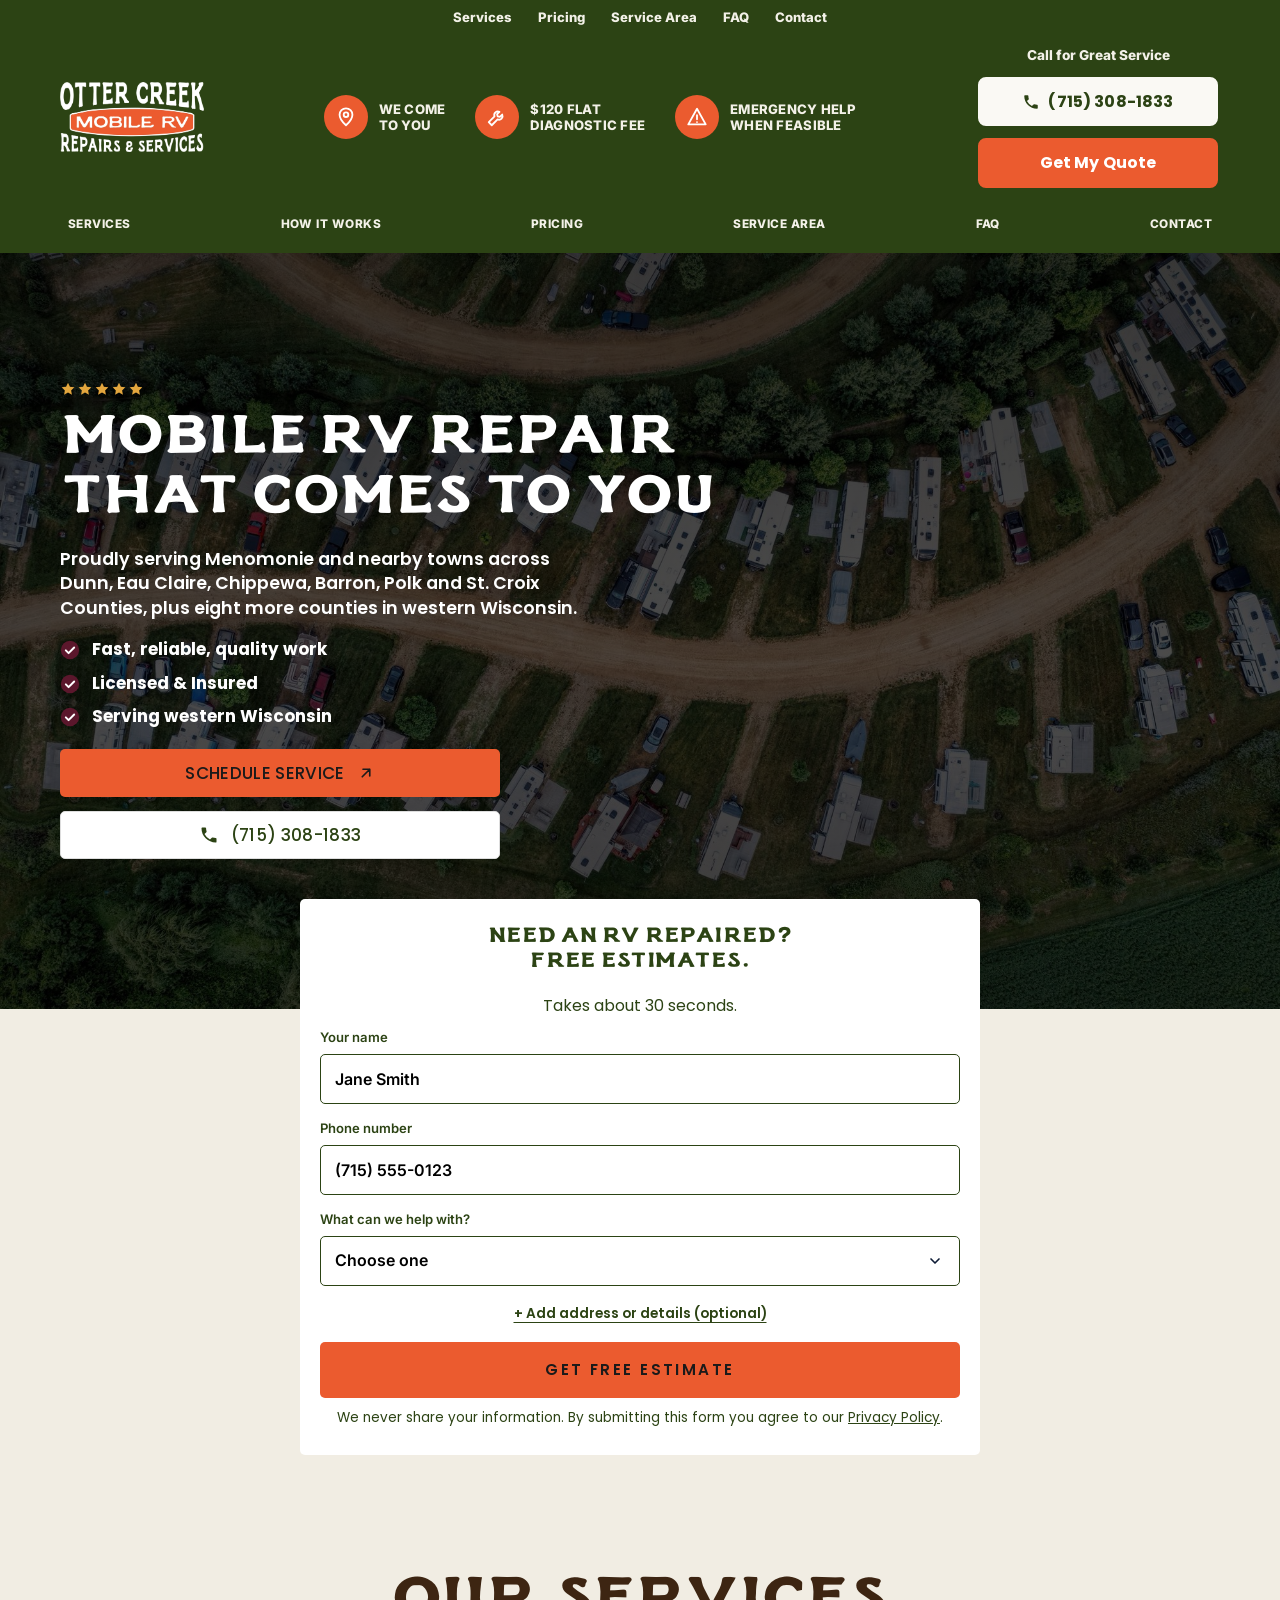
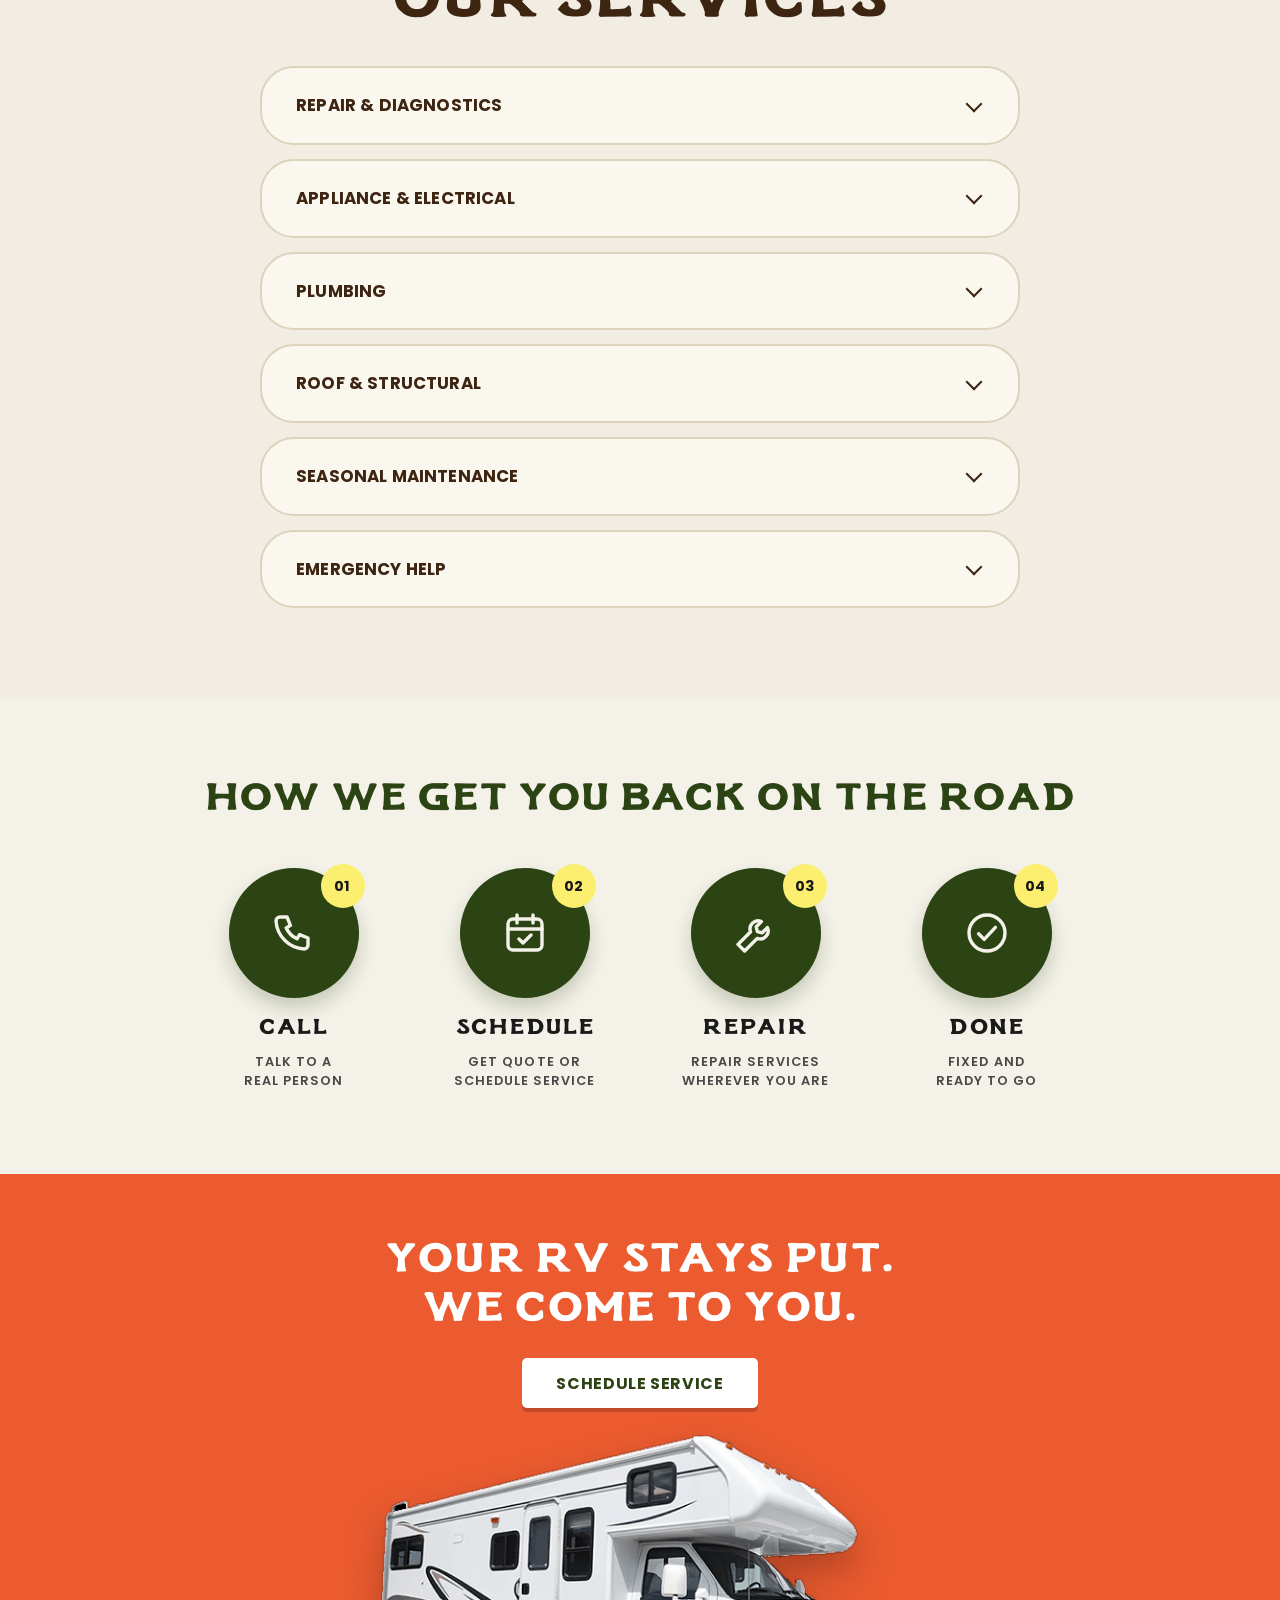
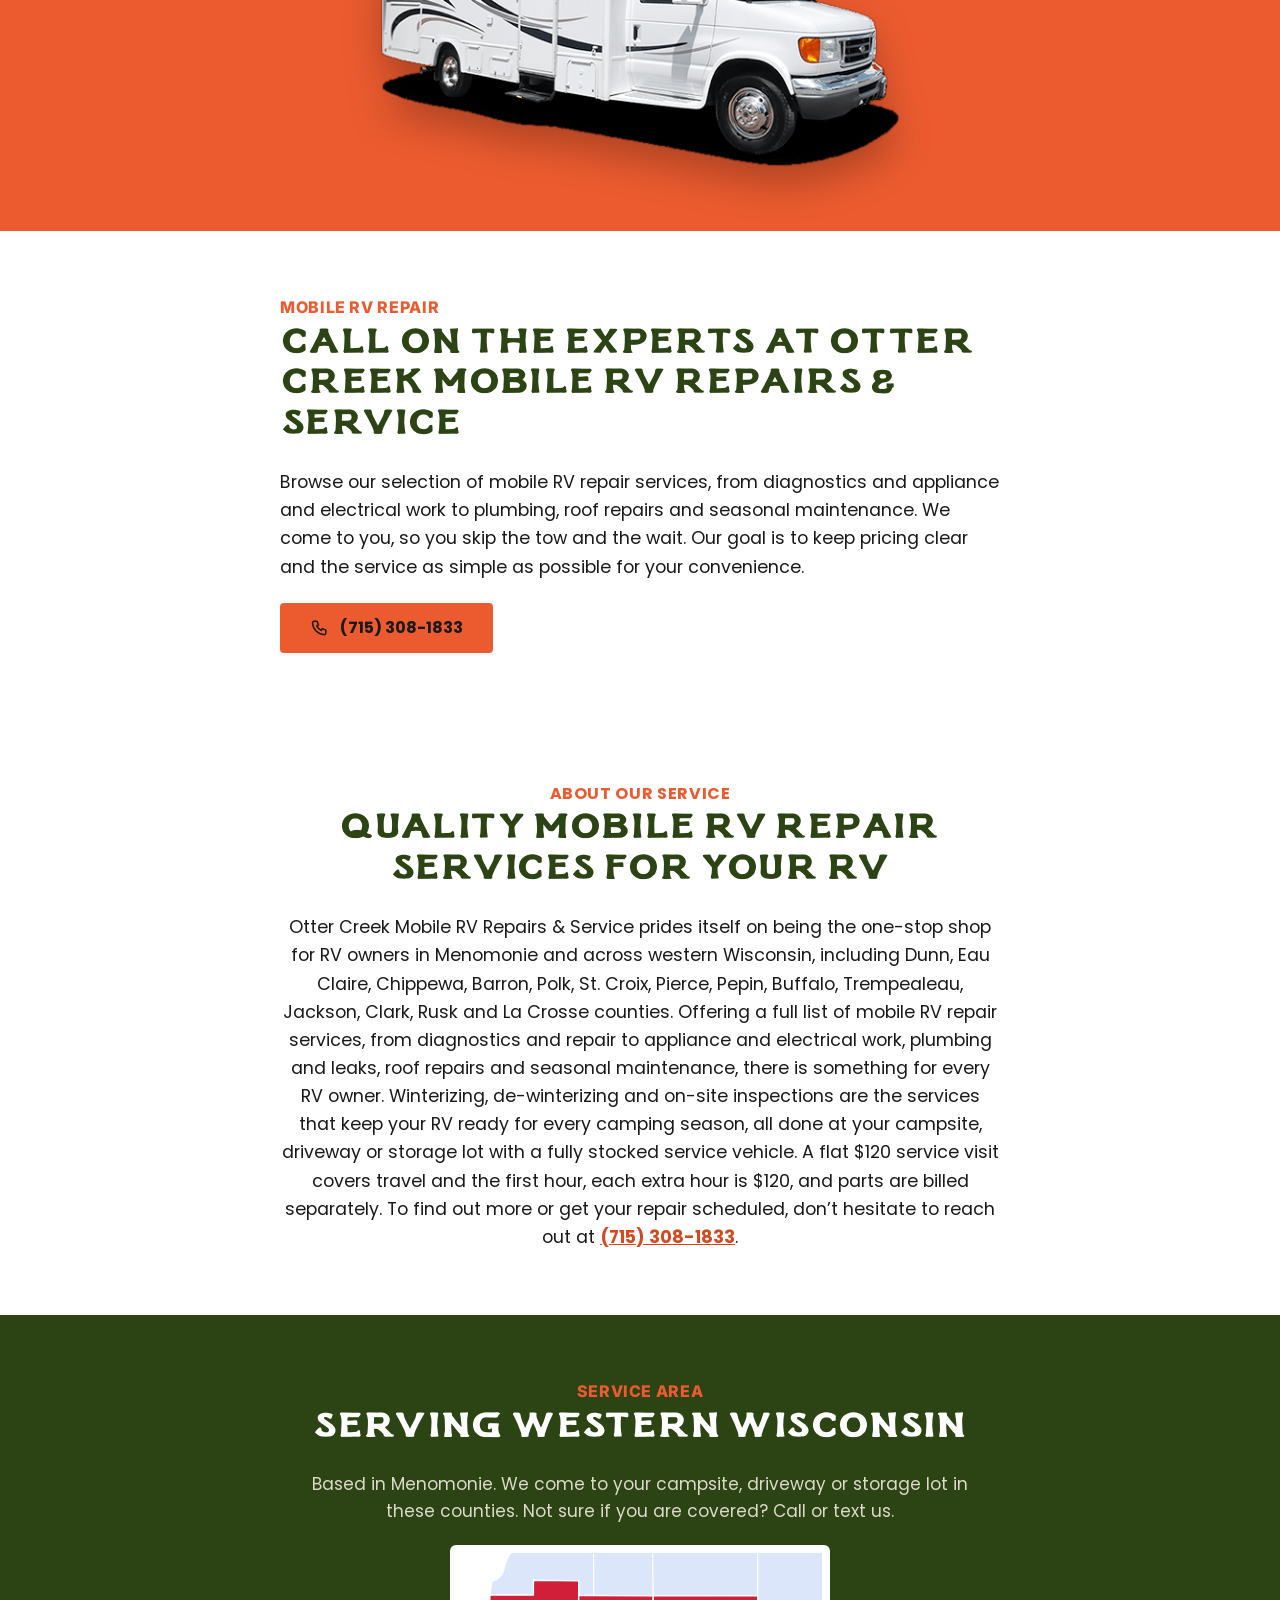
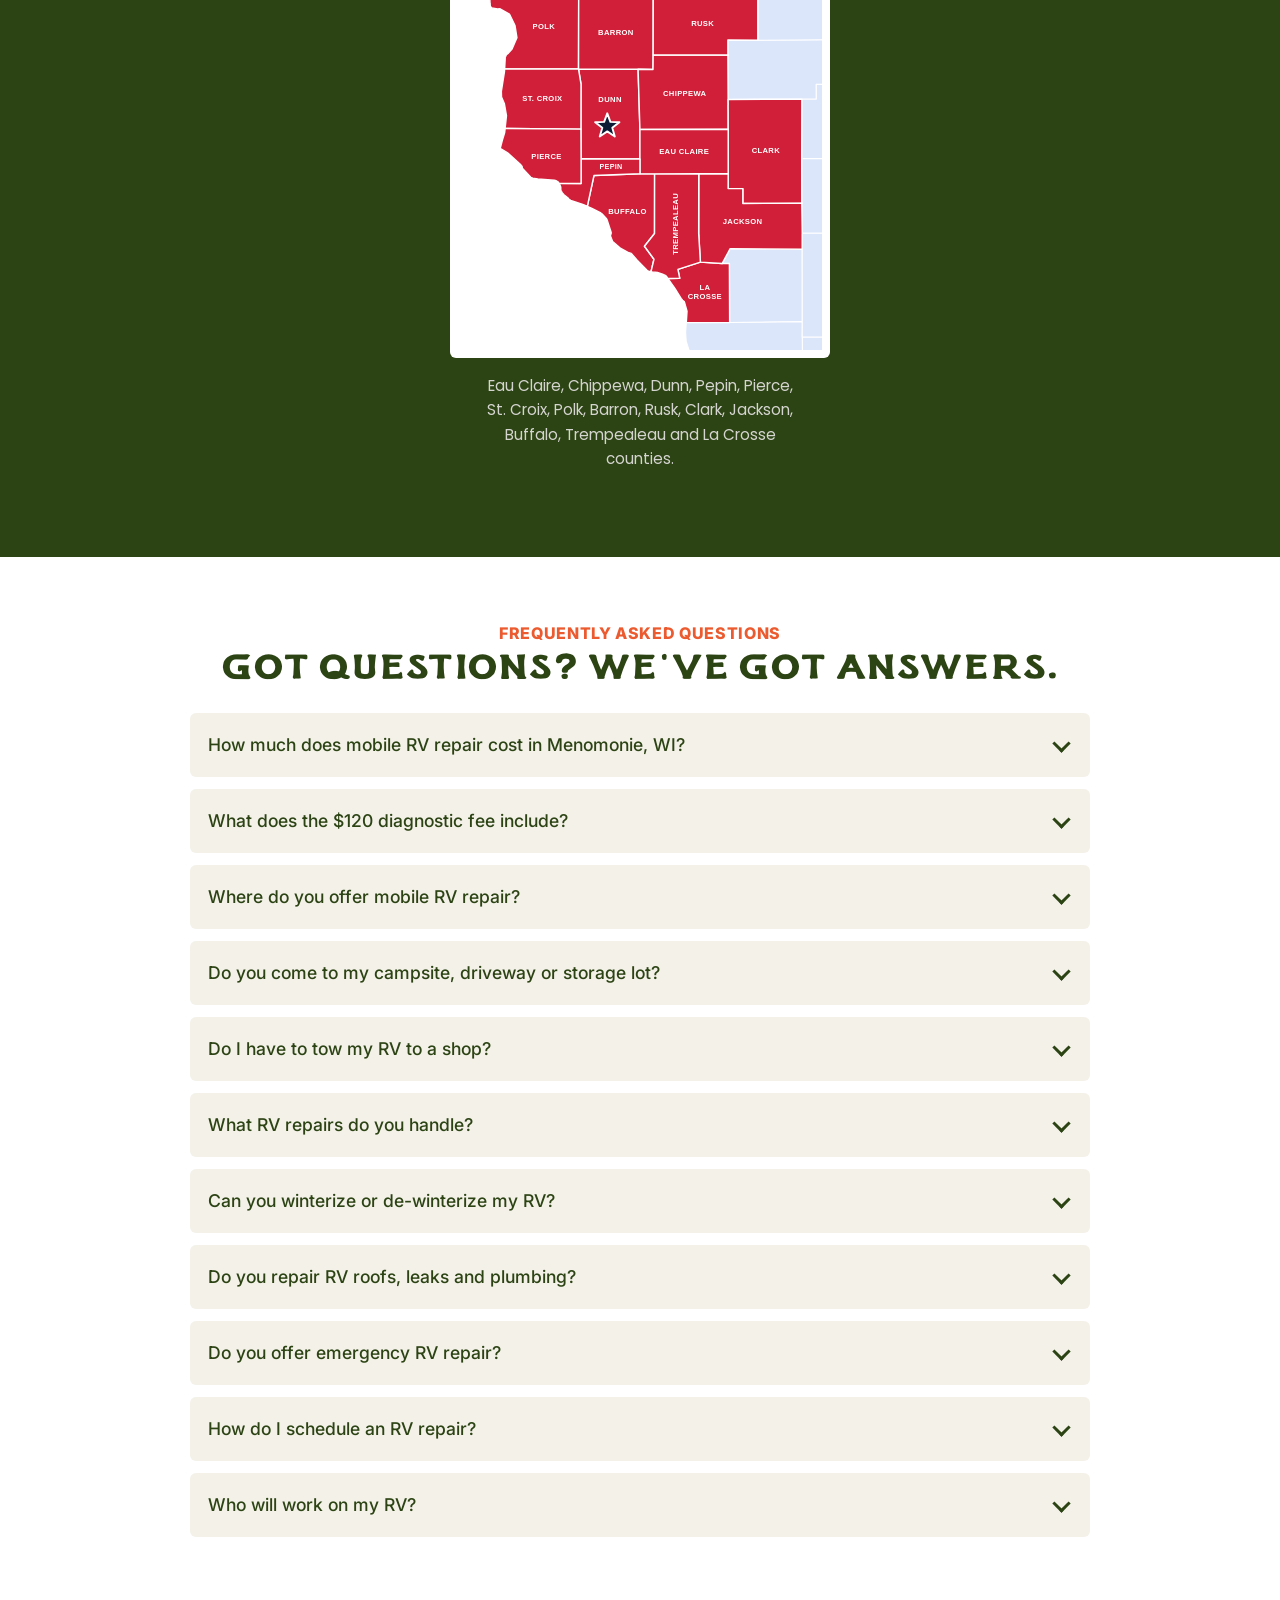
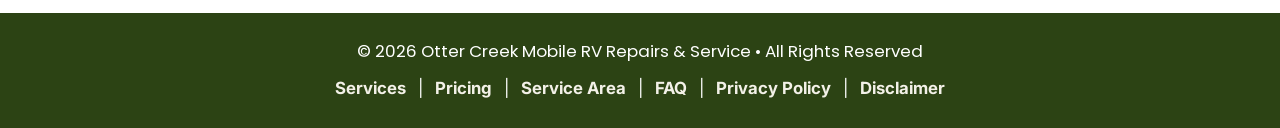
==== index.html @ ef6ac904 "Form is its own section again, narrow card on phones Co-Authored-By: Claude Sonnet 5.5 <noreply@anth" ====
<!doctype html>
<html lang="en">
<head>
<meta charset="utf-8">
<meta name="viewport" content="width=device-width, initial-scale=1">
<title>Mobile RV Repair in Menomonie, WI | Otter Creek Mobile RV</title>
<meta name="description" content="Mobile RV repair, diagnostics and seasonal maintenance in Menomonie, WI. We come to your campsite or driveway. $120 flat diagnostic fee. Free quote.">
<meta name="robots" content="index, follow, max-image-preview:large, max-snippet:-1">
<meta name="theme-color" content="#5b172c">
<meta name="geo.region" content="US-WI">
<meta name="geo.placename" content="Menomonie">
<link rel="canonical" href="https://rv-repair-three.vercel.app/">
<meta property="og:type" content="website">
<meta property="og:site_name" content="Otter Creek Mobile RV Repairs &amp; Service">
<meta property="og:title" content="Mobile RV Repair in Menomonie, WI | Otter Creek Mobile RV">
<meta property="og:description" content="On-site RV repair, diagnostics and seasonal maintenance across western Wisconsin. We come to you. $120 flat diagnostic fee.">
<meta property="og:url" content="https://rv-repair-three.vercel.app/">
<meta property="og:image" content="https://rv-repair-three.vercel.app/assets/og-image-new.png">
<meta property="og:image:width" content="1200">
<meta property="og:image:height" content="630">
<meta property="og:image:alt" content="Otter Creek Mobile RV Repairs &amp; Service logo">
<meta property="og:locale" content="en_US">
<meta name="twitter:card" content="summary_large_image">
<meta name="twitter:title" content="Mobile RV Repair in Menomonie, WI | Otter Creek Mobile RV">
<meta name="twitter:description" content="On-site RV repair, diagnostics and seasonal maintenance across western Wisconsin. We come to you.">
<meta name="twitter:image" content="https://rv-repair-three.vercel.app/assets/og-image-new.png">
<link rel="icon" href="assets/favicon-new.png" type="image/png">
<link rel="apple-touch-icon" href="assets/apple-touch-icon.png">
<link rel="preload" as="image" href="assets/logo-orange-white.webp" type="image/webp">
<link rel="preconnect" href="https://fonts.googleapis.com">
<link rel="preconnect" href="https://fonts.gstatic.com" crossorigin>
<link href="https://fonts.googleapis.com/css2?family=Inter:ital,opsz,wght@0,14..32,100..900;1,14..32,100..900&family=Montserrat:wght@600;700&display=swap" rel="stylesheet">
<link rel="stylesheet" href="styles.css">
<script type="application/ld+json">{
 "@context": "https://schema.org",
 "@graph": [
  {
   "@type": [
    "LocalBusiness",
    "AutoRepair"
   ],
   "@id": "https://rv-repair-three.vercel.app/#business",
   "name": "Otter Creek Mobile RV Repairs & Service",
   "alternateName": "Otter Creek Mobile RV",
   "url": "https://rv-repair-three.vercel.app/",
   "logo": "https://rv-repair-three.vercel.app/assets/logo-orange-white.webp",
   "image": "https://rv-repair-three.vercel.app/assets/og-image-new.png",
   "description": "Mobile RV repair, diagnostics and seasonal maintenance in Menomonie, WI and western Wisconsin. We come to your campsite, driveway or storage lot.",
   "priceRange": "$$",
   "founder": {
    "@type": "Person",
    "name": "Jeremy High"
   },
   "address": {
    "@type": "PostalAddress",
    "addressLocality": "Menomonie",
    "addressRegion": "WI",
    "addressCountry": "US"
   },
   "areaServed": [
    {
     "@type": "AdministrativeArea",
     "name": "Barron County, WI"
    },
    {
     "@type": "AdministrativeArea",
     "name": "Buffalo County, WI"
    },
    {
     "@type": "AdministrativeArea",
     "name": "Chippewa County, WI"
    },
    {
     "@type": "AdministrativeArea",
     "name": "Clark County, WI"
    },
    {
     "@type": "AdministrativeArea",
     "name": "Dunn County, WI"
    },
    {
     "@type": "AdministrativeArea",
     "name": "Eau Claire County, WI"
    },
    {
     "@type": "AdministrativeArea",
     "name": "Jackson County, WI"
    },
    {
     "@type": "AdministrativeArea",
     "name": "La Crosse County, WI"
    },
    {
     "@type": "AdministrativeArea",
     "name": "Pepin County, WI"
    },
    {
     "@type": "AdministrativeArea",
     "name": "Pierce County, WI"
    },
    {
     "@type": "AdministrativeArea",
     "name": "Polk County, WI"
    },
    {
     "@type": "AdministrativeArea",
     "name": "Rusk County, WI"
    },
    {
     "@type": "AdministrativeArea",
     "name": "St. Croix County, WI"
    },
    {
     "@type": "AdministrativeArea",
     "name": "Trempealeau County, WI"
    },
    {
     "@type": "City",
     "name": "Menomonie, WI"
    }
   ],
   "knowsAbout": [
    "RV repair",
    "RV diagnostics",
    "RV maintenance",
    "RV winterizing",
    "RV roof repair",
    "RV plumbing",
    "RV electrical"
   ],
   "hasOfferCatalog": {
    "@type": "OfferCatalog",
    "name": "Mobile RV services",
    "itemListElement": [
     {
      "@type": "Offer",
      "itemOffered": {
       "@type": "Service",
       "name": "Mobile RV repair and diagnostics"
      }
     },
     {
      "@type": "Offer",
      "itemOffered": {
       "@type": "Service",
       "name": "Seasonal RV maintenance and inspections"
      }
     },
     {
      "@type": "Offer",
      "itemOffered": {
       "@type": "Service",
       "name": "RV appliance and electrical troubleshooting"
      }
     },
     {
      "@type": "Offer",
      "itemOffered": {
       "@type": "Service",
       "name": "RV plumbing, roof and structural repairs"
      }
     },
     {
      "@type": "Offer",
      "itemOffered": {
       "@type": "Service",
       "name": "Emergency RV roadside assistance"
      }
     }
    ]
   },
   "makesOffer": [
    {
     "@type": "Offer",
     "name": "Service / diagnostic fee (includes first hour of labor and travel)",
     "price": "120",
     "priceCurrency": "USD"
    },
    {
     "@type": "Offer",
     "name": "Hourly labor after first hour",
     "price": "120",
     "priceCurrency": "USD"
    }
   ],
   "telephone": "+1-715-308-1833",
   "email": "ottercreekrvservice@gmail.com"
  },
  {
   "@type": "WebSite",
   "@id": "https://rv-repair-three.vercel.app/#website",
   "url": "https://rv-repair-three.vercel.app/",
   "name": "Otter Creek Mobile RV Repairs & Service",
   "publisher": {
    "@id": "https://rv-repair-three.vercel.app/#business"
   }
  },
  {
   "@type": "FAQPage",
   "mainEntity": [
    {
     "@type": "Question",
     "name": "How much does mobile RV repair cost in Menomonie, WI?",
     "acceptedAnswer": {
      "@type": "Answer",
      "text": "Otter Creek Mobile RV Repairs & Service charges a flat $120 service and diagnostic fee that covers travel and the first hour of labor. After that, labor is $120 per hour. Parts and materials are billed separately."
     }
    },
    {
     "@type": "Question",
     "name": "What does the $120 diagnostic fee include?",
     "acceptedAnswer": {
      "@type": "Answer",
      "text": "The $120 fee covers your drive-out and the first hour of labor, so we can find the real problem and tell you what it will take to fix it. Labor after the first hour is $120 per hour, and parts are billed separately."
     }
    },
    {
     "@type": "Question",
     "name": "Where do you offer mobile RV repair?",
     "acceptedAnswer": {
      "@type": "Answer",
      "text": "We are based in Menomonie, Wisconsin and travel to RV owners across 14 western Wisconsin counties: Dunn, Eau Claire, Chippewa, Barron, Polk, St. Croix, Pierce, Pepin, Buffalo, Trempealeau, Jackson, Clark, Rusk and La Crosse. Not sure if you are covered? Call or text us and we will tell you."
     }
    },
    {
     "@type": "Question",
     "name": "Do you come to my campsite, driveway or storage lot?",
     "acceptedAnswer": {
      "@type": "Answer",
      "text": "Yes. We work at campgrounds, storage facilities and home driveways around Menomonie and western Wisconsin, so you do not have to move your RV."
     }
    },
    {
     "@type": "Question",
     "name": "Do I have to tow my RV to a shop?",
     "acceptedAnswer": {
      "@type": "Answer",
      "text": "No. Most repairs and diagnostics are done on-site with our fully stocked service vehicle. If a job is too big for the roadside or driveway, it can move to Jeremy's shop."
     }
    },
    {
     "@type": "Question",
     "name": "What RV repairs do you handle?",
     "acceptedAnswer": {
      "@type": "Answer",
      "text": "We handle RV diagnostics and repair, appliance and electrical work such as refrigerators, furnaces, water heaters, converters, batteries and wiring, plumbing problems and leaks, roof repairs and seals, structural fixes, and seasonal maintenance and inspections."
     }
    },
    {
     "@type": "Question",
     "name": "Can you winterize or de-winterize my RV?",
     "acceptedAnswer": {
      "@type": "Answer",
      "text": "Yes. Seasonal maintenance includes fall winterizing, spring de-winterizing and inspections, done at your campsite, driveway or storage lot."
     }
    },
    {
     "@type": "Question",
     "name": "Do you repair RV roofs, leaks and plumbing?",
     "acceptedAnswer": {
      "@type": "Answer",
      "text": "Yes. We handle roof repairs, seals and leaks, plumbing problems and structural fixes, plus appliance and electrical troubleshooting."
     }
    },
    {
     "@type": "Question",
     "name": "Do you offer emergency RV repair?",
     "acceptedAnswer": {
      "@type": "Answer",
      "text": "We offer emergency roadside assistance when feasible. Call or text (715) 308-1833 and we will tell you honestly what we can do and when."
     }
    },
    {
     "@type": "Question",
     "name": "How do I schedule an RV repair?",
     "acceptedAnswer": {
      "@type": "Answer",
      "text": "Call or text (715) 308-1833, or fill out the quote form on this page. We will talk through the issue and your location, pick a time that works, and meet you where your RV is parked."
     }
    },
    {
     "@type": "Question",
     "name": "Who will work on my RV?",
     "acceptedAnswer": {
      "@type": "Answer",
      "text": "Jeremy High, the owner of Otter Creek Mobile RV Repairs & Service, runs the business personally. You get quality workmanship, reliable scheduling and a customer-first approach on every job."
     }
    }
   ]
  }
 ]
}</script>
</head>
<body>
<a class="skip" href="#top">Skip to main content</a>

<a class="ph-strip" href="tel:+17153081833" data-phone aria-label="Call (715) 308-1833"><svg viewBox="0 0 24 24" width="26" height="26" fill="none" stroke="currentColor" stroke-width="1.8" stroke-linecap="round" stroke-linejoin="round" aria-hidden="true"><path d="M5 4h3.5l1.7 4.2-2.1 1.3a11 11 0 0 0 5.4 5.4l1.3-2.1 4.2 1.7V18a2 2 0 0 1-2 2A15 15 0 0 1 3 6a2 2 0 0 1 2-2z"/><path d="M14.5 3.5a6 6 0 0 1 6 6M14.5 7a2.6 2.6 0 0 1 2.6 2.6"/></svg><span data-phone-text>(715) 308-1833</span></a>
<header class="site-header">
  <div class="util"><div class="container"><a href="#services">Services</a><a href="#pricing">Pricing</a><a href="#area">Service Area</a><a href="#faq">FAQ</a><a href="#quote">Contact</a></div></div>
  <div class="container hd-main">
    <a class="brand" href="#top" aria-label="Otter Creek Mobile RV Repairs &amp; Service home"><img src="assets/logo-orange-white.webp" alt="Otter Creek Mobile RV Repairs &amp; Service" width="164" height="80"></a>
    <div class="trust">
      <div><span class="t-ic"><svg viewBox="0 0 24 24" width="22" height="22" fill="none" stroke="currentColor" stroke-width="2" stroke-linecap="round" stroke-linejoin="round" aria-hidden="true"><path d="M12 21s7-6.2 7-11.5A7 7 0 0 0 5 9.5C5 14.8 12 21 12 21z"/><circle cx="12" cy="9.5" r="2.5"/></svg></span><span>We Come<br>To You</span></div>
      <div><span class="t-ic"><svg viewBox="0 0 24 24" width="22" height="22" fill="none" stroke="currentColor" stroke-width="2" stroke-linecap="round" stroke-linejoin="round" aria-hidden="true"><path d="M14.7 6.3a4 4 0 0 0-5.4 5.1L3 17.7 6.3 21l6.3-6.3a4 4 0 0 0 5.1-5.4l-2.6 2.6-2.4-.6-.6-2.4z"/></svg></span><span>$120 Flat<br>Diagnostic Fee</span></div>
      <div><span class="t-ic"><svg viewBox="0 0 24 24" width="22" height="22" fill="none" stroke="currentColor" stroke-width="2" stroke-linecap="round" stroke-linejoin="round" aria-hidden="true"><path d="M12 3 2.5 20h19z"/><path d="M12 10v4.5M12 17.5v.01"/></svg></span><span>Emergency Help<br>When Feasible</span></div>
    </div>
    <div class="callblock"><small>Call for Great Service</small><a class="btn btn-outline hd-btn" href="tel:+17153081833"><svg viewBox="0 0 24 24" width="18" height="18" fill="currentColor" aria-hidden="true"><path d="M6.6 10.8a15.1 15.1 0 0 0 6.6 6.6l2.2-2.2a1 1 0 0 1 1-.25c1.1.37 2.3.57 3.6.57a1 1 0 0 1 1 1V20a1 1 0 0 1-1 1C10.6 21 3 13.4 3 4a1 1 0 0 1 1-1h3.5a1 1 0 0 1 1 1c0 1.25.2 2.45.57 3.6a1 1 0 0 1-.25 1z"/></svg> <span data-phone-text>(715) 308-1833</span></a><a class="btn btn-primary hd-btn" href="#quote">Get My Quote</a></div>
    <div class="hd-cta"><a class="hd-quote" href="#quote" aria-label="Get my quote"><svg viewBox="0 0 24 24" width="38" height="38" fill="none" stroke="currentColor" stroke-width="2.2" stroke-linecap="round" stroke-linejoin="round" aria-hidden="true"><rect x="3.5" y="5" width="17" height="15.5" rx="2.5"/><path d="M8 3v4M16 3v4M12 10.5v6M9 13.5h6"/></svg></a><a class="hd-call" href="tel:+17153081833" data-phone aria-label="Call (715) 308-1833"><svg viewBox="0 0 24 24" width="36" height="36" fill="currentColor" aria-hidden="true"><path d="M6.6 10.8a15.1 15.1 0 0 0 6.6 6.6l2.2-2.2a1 1 0 0 1 1-.25c1.1.37 2.3.57 3.6.57a1 1 0 0 1 1 1V20a1 1 0 0 1-1 1A17 17 0 0 1 3 4a1 1 0 0 1 1-1h3.5a1 1 0 0 1 1 1c0 1.3.2 2.5.57 3.6a1 1 0 0 1-.25 1z"/></svg></a></div>
        <a class="hd-phone" href="tel:+17153081833" data-phone aria-label="Call (715) 308-1833"><svg viewBox="0 0 24 24" width="20" height="20" fill="currentColor" aria-hidden="true"><path d="M6.6 10.8a15.1 15.1 0 0 0 6.6 6.6l2.2-2.2a1 1 0 0 1 1-.25c1.1.37 2.3.57 3.6.57a1 1 0 0 1 1 1V20a1 1 0 0 1-1 1C10.6 21 3 13.4 3 4a1 1 0 0 1 1-1h3.5a1 1 0 0 1 1 1c0 1.25.2 2.45.57 3.6a1 1 0 0 1-.25 1z"/></svg><span data-phone-text>(715) 308-1833</span></a>
        <button class="burger" aria-label="Toggle menu" aria-controls="menu" aria-expanded="false"><span></span><span></span><span></span></button>
  </div>
  <nav class="menu" id="menu" aria-label="Main"><button class="menu-toggle" type="button" aria-controls="menu-list" aria-expanded="false"><svg viewBox="0 0 24 24" width="22" height="22" fill="none" stroke="currentColor" stroke-width="2.6" stroke-linecap="round" aria-hidden="true"><path d="M4 7h16M4 12h16M4 17h16"/></svg><span>Menu</span></button><div class="container menu-in" id="menu-list"><a href="#services">Services</a><a href="#how">How It Works</a><a href="#pricing">Pricing</a><a href="#area">Service Area</a><a href="#faq">FAQ</a><a href="#quote">Contact</a></div></nav>
</header>

<main id="top">

<section class="hero">
  <div class="container hero-grid">
    <div class="hero-copy">
      <div class="hero-stars" role="img" aria-label="5 out of 5 stars"><svg viewBox="0 0 24 24" width="16" height="16" aria-hidden="true"><path fill="#e3a63e" d="M12 2.6l2.9 6 6.6.9-4.8 4.6 1.2 6.5L12 17.4 6.1 20.6l1.2-6.5L2.5 9.5l6.6-.9z"/></svg><svg viewBox="0 0 24 24" width="16" height="16" aria-hidden="true"><path fill="#e3a63e" d="M12 2.6l2.9 6 6.6.9-4.8 4.6 1.2 6.5L12 17.4 6.1 20.6l1.2-6.5L2.5 9.5l6.6-.9z"/></svg><svg viewBox="0 0 24 24" width="16" height="16" aria-hidden="true"><path fill="#e3a63e" d="M12 2.6l2.9 6 6.6.9-4.8 4.6 1.2 6.5L12 17.4 6.1 20.6l1.2-6.5L2.5 9.5l6.6-.9z"/></svg><svg viewBox="0 0 24 24" width="16" height="16" aria-hidden="true"><path fill="#e3a63e" d="M12 2.6l2.9 6 6.6.9-4.8 4.6 1.2 6.5L12 17.4 6.1 20.6l1.2-6.5L2.5 9.5l6.6-.9z"/></svg><svg viewBox="0 0 24 24" width="16" height="16" aria-hidden="true"><path fill="#e3a63e" d="M12 2.6l2.9 6 6.6.9-4.8 4.6 1.2 6.5L12 17.4 6.1 20.6l1.2-6.5L2.5 9.5l6.6-.9z"/></svg></div>
      <h1>Mobile RV Repair <span class="h1-acc">That Comes to You</span></h1>
      <p class="lead">Proudly serving Menomonie and nearby towns across Dunn, Eau Claire, Chippewa, Barron, Polk and St. Croix Counties, plus eight more counties in western Wisconsin.</p>
      <ul class="hero-checks">
      <li><svg viewBox="0 0 24 24" width="18" height="18" aria-hidden="true"><circle cx="12" cy="12" r="11" fill="#5b172c"/><path d="M7 12.5l3.3 3.3L17 9" fill="none" stroke="#fff" stroke-width="2.4" stroke-linecap="round" stroke-linejoin="round"/></svg>Fast, reliable, quality work</li>
      <li><svg viewBox="0 0 24 24" width="18" height="18" aria-hidden="true"><circle cx="12" cy="12" r="11" fill="#5b172c"/><path d="M7 12.5l3.3 3.3L17 9" fill="none" stroke="#fff" stroke-width="2.4" stroke-linecap="round" stroke-linejoin="round"/></svg>Licensed &amp; Insured</li>
      <li><svg viewBox="0 0 24 24" width="18" height="18" aria-hidden="true"><circle cx="12" cy="12" r="11" fill="#5b172c"/><path d="M7 12.5l3.3 3.3L17 9" fill="none" stroke="#fff" stroke-width="2.4" stroke-linecap="round" stroke-linejoin="round"/></svg>Serving western Wisconsin</li>
    </ul>
      <div class="hero-btns2">
        <a class="hb hb-y" href="#quote">Schedule Service <svg viewBox="0 0 24 24" width="18" height="18" fill="none" stroke="currentColor" stroke-width="2.2" stroke-linecap="round" stroke-linejoin="round" aria-hidden="true"><path d="M7 17L17 7M8 7h9v9"/></svg></a>
        <a class="hb hb-w" href="tel:+17153081833" data-phone><svg viewBox="0 0 24 24" width="20" height="20" fill="currentColor" aria-hidden="true"><path d="M6.6 10.8a15.1 15.1 0 0 0 6.6 6.6l2.2-2.2a1 1 0 0 1 1-.25c1.1.37 2.3.57 3.6.57a1 1 0 0 1 1 1V20a1 1 0 0 1-1 1A17 17 0 0 1 3 4a1 1 0 0 1 1-1h3.5a1 1 0 0 1 1 1c0 1.3.2 2.5.57 3.6a1 1 0 0 1-.25 1z"/></svg><span data-phone-text>(715) 308-1833</span></a>
      </div>
    </div>
  </div>
</section>

<section class="quotesec" id="request">
  <div class="container">
    <form class="quote-card" id="quote" novalidate>
      <h2>Need an RV repaired?<br>Free estimates.</h2>
      <p class="qc-sub">Takes about 30 seconds.</p>
      <div class="qc-step" id="qc-main">
        <label>Your name<input name="name" type="text" placeholder="Jane Smith" autocomplete="name" required></label>
        <label>Phone number<input name="phone" type="tel" inputmode="tel" placeholder="(715) 555-0123" autocomplete="tel" required></label>
        <label>What can we help with?<select name="service" required>
          <option value="" selected disabled>Choose one</option>
          <option>Repair &amp; Diagnostics</option>
          <option>Appliance &amp; Electrical</option>
          <option>Plumbing</option>
          <option>Roof &amp; Structural</option>
          <option>Seasonal Maintenance</option>
          <option>Emergency Help</option>
          <option>Something else</option>
        </select></label>
        <div class="qc-step" id="qc-extra" hidden>
          <label>Where is your RV parked?<input name="address" type="text" placeholder="Address or campground" autocomplete="street-address"></label>
          <label>Anything else?<textarea name="details" rows="3" placeholder="What's going on?"></textarea></label>
        </div>
        <button class="qc-back" type="button" id="qc-more" aria-expanded="false" aria-controls="qc-extra">+ Add address or details (optional)</button>
        <button class="qc-submit" type="submit">Get free estimate</button>
      </div>
      <p class="qc-fine">We never share your information. By submitting this form you agree to our <a href="privacy.html">Privacy Policy</a>.</p>
      <p class="form-msg" role="status" aria-live="polite"></p>
    </form>
  </div>
</section>




<section class="svc6 sc sa-sec" id="services">
  <div class="container sc-in">
    <h2 class="sc-h">Our Services</h2>
    <div class="sa-list">
      <details class="sa"><summary>Repair &amp; Diagnostics</summary><div class="sa-body"><p>We find the real problem on-site, so you do not have to tow your RV to a shop. Systems that will not work and problems that keep coming back get diagnosed at your campsite, driveway or storage lot. Bigger jobs can move to Jeremy's shop.</p><a class="sa-link" href="#quote">Get a free estimate <span aria-hidden="true">&rarr;</span></a></div></details>
      <details class="sa"><summary>Appliance &amp; Electrical</summary><div class="sa-body"><p>We troubleshoot and repair the appliances and electrical systems that make your RV comfortable, including refrigerators and furnaces, water heaters and converters, batteries and wiring.</p><a class="sa-link" href="#quote">Get a free estimate <span aria-hidden="true">&rarr;</span></a></div></details>
      <details class="sa"><summary>Plumbing</summary><div class="sa-body"><p>Plumbing problems and leaks, fixed where your RV is parked. Leak finding and repair, water pumps and water heaters.</p><a class="sa-link" href="#quote">Get a free estimate <span aria-hidden="true">&rarr;</span></a></div></details>
      <details class="sa"><summary>Roof &amp; Structural</summary><div class="sa-body"><p>Catch small damage before it becomes expensive damage. Roof repairs, seals and leaks, and structural fixes.</p><a class="sa-link" href="#quote">Get a free estimate <span aria-hidden="true">&rarr;</span></a></div></details>
      <details class="sa"><summary>Seasonal Maintenance</summary><div class="sa-body"><p>Start and end your camping season right with fall winterizing, spring de-winterizing and inspections at your campsite, driveway or storage lot.</p><a class="sa-link" href="#quote">Get a free estimate <span aria-hidden="true">&rarr;</span></a></div></details>
      <details class="sa"><summary>Emergency Help</summary><div class="sa-body"><p>Broken down? We offer emergency roadside assistance when feasible. Call or text (715) 308-1833 and we will tell you honestly what we can do. There is no promised response time.</p><a class="sa-link" href="#quote">Get a free estimate <span aria-hidden="true">&rarr;</span></a></div></details>
    </div>
  </div>
</section>
<section class="hwk" id="how">
  <div class="container">
    <h2 class="hwk-h">How we get you back on the road</h2>

    <ol class="hwk-grid">
      <li class="hwk-step"><span class="hwk-ic"><svg viewBox="0 0 24 24" width="44" height="44" fill="none" stroke="currentColor" stroke-width="1.7" stroke-linecap="round" stroke-linejoin="round" aria-hidden="true"><path d="M5 4h3.5l1.7 4.2-2.1 1.3a11 11 0 0 0 5.4 5.4l1.3-2.1 4.2 1.7V18a2 2 0 0 1-2 2A15 15 0 0 1 3 6a2 2 0 0 1 2-2z"/></svg><b class="hwk-n">01</b></span><h3>Call</h3><p>Talk to a<br>real person</p></li>
      <li class="hwk-step"><span class="hwk-ic"><svg viewBox="0 0 24 24" width="44" height="44" fill="none" stroke="currentColor" stroke-width="1.7" stroke-linecap="round" stroke-linejoin="round" aria-hidden="true"><rect x="3.5" y="5" width="17" height="15.5" rx="2.5"/><path d="M8 3v4M16 3v4M3.5 10h17M9 15l2 2 4-4"/></svg><b class="hwk-n">02</b></span><h3>Schedule</h3><p>Get quote or<br>schedule service</p></li>
      <li class="hwk-step"><span class="hwk-ic"><svg viewBox="0 0 24 24" width="44" height="44" fill="none" stroke="currentColor" stroke-width="1.7" stroke-linecap="round" stroke-linejoin="round" aria-hidden="true"><path d="M14.7 6.3a4 4 0 0 0-5.4 5.1L3 17.7 6.3 21l6.3-6.3a4 4 0 0 0 5.1-5.4l-2.6 2.6-2.4-.6-.6-2.4z"/></svg><b class="hwk-n">03</b></span><h3>Repair</h3><p>Repair services<br>wherever you are</p></li>
      <li class="hwk-step"><span class="hwk-ic"><svg viewBox="0 0 24 24" width="44" height="44" fill="none" stroke="currentColor" stroke-width="1.7" stroke-linecap="round" stroke-linejoin="round" aria-hidden="true"><circle cx="12" cy="12" r="9"/><path d="m7.8 12.4 2.8 2.8 5.6-6"/></svg><b class="hwk-n">04</b></span><h3>Done</h3><p>Fixed and<br>ready to go</p></li>
    </ol>
  </div>
</section>
<section class="pricing pp" id="pricing">
  <div class="container pp-in">
    <h2 class="pp-h">Your RV Stays Put.<br>We Come to You.</h2>
    <a class="pp-btn" href="#quote">Schedule Service</a>
    <img class="pp-rv" src="assets/promo-rv.png" width="542" height="347" loading="lazy" alt="A motorhome ready for mobile RV service">
  </div>
</section>
<section class="callexp" id="experts">
  <div class="container callexp-in">
    <p class="eyebrow">Mobile RV repair</p>
    <h2 class="title">Call on the Experts at Otter Creek Mobile RV Repairs &amp; Service</h2>
    <span class="seo-bar" aria-hidden="true"></span>
    <p>Browse our selection of mobile RV repair services, from diagnostics and appliance and electrical work to plumbing, roof repairs and seasonal maintenance. We come to you, so you skip the tow and the wait. Our goal is to keep pricing clear and the service as simple as possible for your convenience.</p>
    <a class="slant-btn" href="tel:+17153081833" data-phone><svg viewBox="0 0 24 24" width="26" height="26" fill="none" stroke="currentColor" stroke-width="1.8" stroke-linecap="round" stroke-linejoin="round" aria-hidden="true"><path d="M5 4h3.5l1.7 4.2-2.1 1.3a11 11 0 0 0 5.4 5.4l1.3-2.1 4.2 1.7V18a2 2 0 0 1-2 2A15 15 0 0 1 3 6a2 2 0 0 1 2-2z"/></svg><span data-phone-text>(715) 308-1833</span></a>
  </div>
</section>
<section class="seo-text" id="about-service">
  <div class="container seo-in">
    <p class="eyebrow">About our service</p>
    <h2 class="title">Quality Mobile RV Repair Services for Your RV</h2>
    <span class="seo-bar" aria-hidden="true"></span>
    <p>Otter Creek Mobile RV Repairs &amp; Service prides itself on being the one-stop shop for RV owners in Menomonie and across western Wisconsin, including Dunn, Eau Claire, Chippewa, Barron, Polk, St. Croix, Pierce, Pepin, Buffalo, Trempealeau, Jackson, Clark, Rusk and La Crosse counties. Offering a full list of mobile RV repair services, from diagnostics and repair to appliance and electrical work, plumbing and leaks, roof repairs and seasonal maintenance, there is something for every RV owner. Winterizing, de-winterizing and on-site inspections are the services that keep your RV ready for every camping season, all done at your campsite, driveway or storage lot with a fully stocked service vehicle. A flat $120 service visit covers travel and the first hour, each extra hour is $120, and parts are billed separately. To find out more or get your repair scheduled, don&rsquo;t hesitate to reach out at <a href="tel:+17153081833" data-phone><span data-phone-text>(715) 308-1833</span></a>.</p>
  </div>
</section>
<section class="areadark" id="area">
  <div class="container area-in">
    <p class="eyebrow">Service area</p>
    <h2 class="title">Serving Western Wisconsin</h2>
    <p class="area-sub">Based in Menomonie. We come to your campsite, driveway or storage lot in these counties. Not sure if you are covered? Call or text us.</p>
    <div class="area-map"><img src="assets/service-area-map-navy.svg" width="456" height="497" loading="lazy" alt="Map of western Wisconsin with the 14 counties served by Otter Creek Mobile RV Repairs &amp; Service highlighted in yellow"></div>
    <p class="area-list">Eau Claire, Chippewa, Dunn, Pepin, Pierce, St. Croix, Polk, Barron, Rusk, Clark, Jackson, Buffalo, Trempealeau and La Crosse counties.</p>
  </div>
</section>

<section class="section faq-section">
  <div class="container">
    <div class="faq" id="faq">
      <p class="eyebrow">Frequently asked questions</p>
      <h2 class="title left">Got Questions? We've Got Answers.</h2>
      <details><summary>How much does mobile RV repair cost in Menomonie, WI?</summary><p>Otter Creek Mobile RV Repairs &amp; Service charges a flat $120 service and diagnostic fee that covers travel and the first hour of labor. After that, labor is $120 per hour. Parts and materials are billed separately.</p></details>
      <details><summary>What does the $120 diagnostic fee include?</summary><p>The $120 fee covers your drive-out and the first hour of labor, so we can find the real problem and tell you what it will take to fix it. Labor after the first hour is $120 per hour, and parts are billed separately.</p></details>
      <details><summary>Where do you offer mobile RV repair?</summary><p>We are based in Menomonie, Wisconsin and travel to RV owners across 14 western Wisconsin counties: Dunn, Eau Claire, Chippewa, Barron, Polk, St. Croix, Pierce, Pepin, Buffalo, Trempealeau, Jackson, Clark, Rusk and La Crosse. Not sure if you are covered? Call or text us and we will tell you.</p></details>
      <details><summary>Do you come to my campsite, driveway or storage lot?</summary><p>Yes. We work at campgrounds, storage facilities and home driveways around Menomonie and western Wisconsin, so you do not have to move your RV.</p></details>
      <details><summary>Do I have to tow my RV to a shop?</summary><p>No. Most repairs and diagnostics are done on-site with our fully stocked service vehicle. If a job is too big for the roadside or driveway, it can move to Jeremy's shop.</p></details>
      <details><summary>What RV repairs do you handle?</summary><p>We handle RV diagnostics and repair, appliance and electrical work such as refrigerators, furnaces, water heaters, converters, batteries and wiring, plumbing problems and leaks, roof repairs and seals, structural fixes, and seasonal maintenance and inspections.</p></details>
      <details><summary>Can you winterize or de-winterize my RV?</summary><p>Yes. Seasonal maintenance includes fall winterizing, spring de-winterizing and inspections, done at your campsite, driveway or storage lot.</p></details>
      <details><summary>Do you repair RV roofs, leaks and plumbing?</summary><p>Yes. We handle roof repairs, seals and leaks, plumbing problems and structural fixes, plus appliance and electrical troubleshooting.</p></details>
      <details><summary>Do you offer emergency RV repair?</summary><p>We offer emergency roadside assistance when feasible. Call or text (715) 308-1833 and we will tell you honestly what we can do and when.</p></details>
      <details><summary>How do I schedule an RV repair?</summary><p>Call or text (715) 308-1833, or fill out the quote form on this page. We will talk through the issue and your location, pick a time that works, and meet you where your RV is parked.</p></details>
      <details><summary>Who will work on my RV?</summary><p>Jeremy High, the owner of Otter Creek Mobile RV Repairs &amp; Service, runs the business personally. You get quality workmanship, reliable scheduling and a customer-first approach on every job.</p></details>
    </div>
  </div>
</section>

</main>

<footer class="footer">
  <div class="container foot-min">
    <p class="foot-copy">&copy; <span id="year">2026</span> Otter Creek Mobile RV Repairs &amp; Service &bull; All Rights Reserved</p>
    <nav class="foot-links" aria-label="Footer"><a href="#services">Services</a><span aria-hidden="true">|</span><a href="#pricing">Pricing</a><span aria-hidden="true">|</span><a href="#area">Service Area</a><span aria-hidden="true">|</span><a href="#faq">FAQ</a><span aria-hidden="true">|</span><a href="/privacy">Privacy Policy</a><span aria-hidden="true">|</span><a href="/disclaimer">Disclaimer</a></nav>
  </div>
</footer>


<script src="script.js"></script>
</body>
</html>
---- styles.css ----
:root{
  --ink:#2c4314; --forest:#2c4314; --forest-d:#2c4314; --orange:#eb5b2f; --orange-d:#d24a20; --orange-h:#d24a20;
  --bg:#faf9f4; --card:#fff; --muted:#2c4314; --line:#e2e2de; --radius:14px;
  --shadow:0 8px 28px rgba(15,29,28,.12);
}
*{box-sizing:border-box;margin:0}
html{scroll-behavior:smooth;scroll-padding-top:80px}
body{font-family:Inter,system-ui,sans-serif;color:var(--ink);background:var(--bg);line-height:1.55;-webkit-font-smoothing:antialiased}
img,svg{display:block;max-width:100%}
a{color:inherit;text-decoration:none}
.container{width:min(1160px,100% - 32px);margin-inline:auto}
.sr{position:absolute;width:1px;height:1px;overflow:hidden;clip:rect(0 0 0 0)}
h1,h2,h3{line-height:1.08;letter-spacing:-.025em}

.btn{display:inline-flex;align-items:center;justify-content:center;gap:8px;padding:11px 20px;border-radius:10px;font-weight:600;font-size:.95rem;border:2px solid transparent;cursor:pointer;transition:.15s;font-family:inherit}
.btn-primary{background:var(--orange);color:#2c4314}.btn-primary:hover{background:var(--orange-h)}
.btn-outline{border-color:var(--forest);color:var(--forest);background:#fff}.btn-outline:hover{background:var(--forest);color:#fff}
.btn-ghost{border-color:rgba(255,255,255,.7);color:#fff}.btn-ghost:hover{background:#fff;color:var(--forest)}
.btn-light{background:#2c4314;color:#fff}.btn-light:hover{background:#000}
.btn-lg{padding:15px 28px;font-size:1.05rem}.btn-block{width:100%}

/* header */
.site-header{position:sticky;top:0;z-index:50;background:#fff;border-bottom:1px solid var(--line)}
.nav{display:flex;align-items:center;gap:32px;height:84px}
.brand{display:flex;align-items:center;gap:10px}
.brand img{height:66px;width:auto}
.brand-foot{background:#faf9f4;border-radius:12px;padding:10px 14px;width:max-content}
.brand-foot img{height:60px}
.brand-text{display:flex;flex-direction:column;line-height:1}
.brand-text strong{font-size:1.7rem;font-weight:800;color:var(--forest);letter-spacing:-.02em}
.brand-text small{font-size:.68rem;font-weight:700;letter-spacing:.14em;text-transform:uppercase;color:var(--orange-d)}
.menu{display:flex;flex:1;justify-content:center;gap:clamp(18px,2.8vw,40px);font-weight:600;font-size:.95rem}
.menu a{position:relative;padding:6px 0}
.menu a::after{content:"";position:absolute;left:0;right:0;bottom:0;height:2px;background:var(--orange);transform:scaleX(0);transition:transform .15s}
.menu a:hover::after{transform:scaleX(1)}
.nav-cta{display:flex;gap:10px}
.burger{display:none;margin-left:auto;background:none;border:0;padding:8px;cursor:pointer}
.burger span{display:block;width:24px;height:2px;background:var(--forest);margin:5px 0}

/* hero */
.hero{background:#2c4314;
  color:#fff;padding:40px 0 64px;position:relative;overflow:hidden}
.hero-grid{display:grid;grid-template-columns:1.15fr .85fr;gap:48px;align-items:center;position:relative;z-index:1}
.eyebrow{font-size:.78rem;font-weight:700;letter-spacing:.16em;text-transform:uppercase;color:var(--orange-d);margin-bottom:10px}
.eyebrow.light{color:var(--orange)}
.hero h1{font-size:clamp(2.4rem,5vw,3.8rem);font-weight:800;margin:6px 0 18px}
.hero h1 span{color:var(--orange)}
.lead{font-size:1.1rem;max-width:520px;color:#ddd9cb}
.hero-actions{display:flex;gap:14px;flex-wrap:wrap;margin:28px 0}
.badges{list-style:none;padding:0;display:grid;grid-template-columns:1fr 1fr;gap:10px 20px;font-size:.9rem;color:#ddd9cb;max-width:500px}
.badges b{color:var(--orange)}

.quote-card{background:#fff;color:var(--ink);border-radius:var(--radius);padding:26px;box-shadow:var(--shadow);display:grid;gap:12px}
.quote-card h2{font-size:1.6rem;font-weight:800;color:var(--forest)}
.quote-card .sub{color:var(--muted);margin-top:-8px;font-size:.92rem}
.quote-card input,.quote-card select,.quote-card textarea{width:100%;padding:12px 14px;border:1px solid var(--line);border-radius:10px;font:inherit;font-size:.93rem;background:#fff;color:var(--ink)}
.quote-card input:focus,.quote-card select:focus,.quote-card textarea:focus{outline:2px solid var(--orange);border-color:transparent}
.form-msg{font-size:.85rem;min-height:1em}.form-msg.err{color:#b3261e}.form-msg.ok{color:#1b7a3d}
.fine{font-size:.76rem;color:var(--muted);text-align:center}.fine.dark{text-align:left;margin-top:14px}

/* stats */
.stats{background:var(--orange);color:#2c4314}
.stats-grid{display:grid;grid-template-columns:repeat(4,1fr);gap:8px;padding:30px 0}
.stat{text-align:center;display:grid;justify-items:center;align-content:start;gap:10px;padding:0 10px}
.stat .i{width:40px;height:40px}
.stat b{font-size:1.5rem;line-height:1.1;font-weight:800;letter-spacing:-.02em}
.stat span{font-size:.92rem;font-weight:500;max-width:22ch}

/* sections */
.section{padding:44px 0}
.title{font-size:clamp(1.8rem,3.5vw,2.5rem);font-weight:800;text-align:center;color:var(--forest)}
.title.left{text-align:left}
.section .eyebrow{text-align:center}.area .eyebrow,.who .eyebrow{text-align:left}
.intro{text-align:center;color:var(--muted);max-width:640px;margin:12px auto 0}
.cards{display:grid;grid-template-columns:repeat(4,1fr);gap:20px;margin-top:28px}
.card{background:var(--card);border-radius:var(--radius);padding:14px 14px 22px;box-shadow:0 2px 12px rgba(15,29,28,.08);display:flex;flex-direction:column;gap:8px;transition:.2s}
.card:hover{transform:translateY(-4px);box-shadow:var(--shadow)}
.card-img{border-radius:10px;overflow:hidden;margin-bottom:6px}
.card-img svg{width:100%;height:150px}
.card h3{font-size:1.2rem;color:var(--forest);padding:0 6px}
.card p{font-size:.9rem;color:var(--muted);padding:0 6px;flex:1}
.card a{padding:0 6px;font-weight:600;font-size:.88rem;color:var(--orange-d)}

/* versus */
.versus{padding:0;background:var(--bg)}
.versus-grid{display:grid;grid-template-columns:1fr 1fr;position:relative}
.versus-grid>div:not(.vs-badge){padding:44px 56px 48px max(16px,calc((100vw - 1160px)/2));display:flex;flex-direction:column;gap:14px;min-width:0}
.vs-old{background:#2c4314;color:#fff}
.vs-new{background:var(--orange);color:#2c4314;padding-left:56px !important;padding-right:max(16px,calc((100vw - 1160px)/2)) !important}
.versus h3{font-size:1.8rem;font-weight:800;margin:0}
.versus ul{list-style:none;padding:0;margin:0}
.versus li{display:flex;gap:12px;align-items:center;padding:13px 0;border-top:1px solid rgba(255,255,255,.14);font-weight:500}
.vs-new li{border-top-color:rgba(20,20,20,.16);font-weight:600}
.versus li:first-child{border-top:0}
.versus li::before{width:26px;height:26px;border-radius:50%;display:grid;place-items:center;flex:none;font-size:.85rem;font-weight:800}
.versus li.x::before{content:"✕";background:#d8453a;color:#fff}
.versus li.ok::before{content:"✓";background:#2c4314;color:var(--orange)}
.vs-badge{position:absolute;left:50%;top:50%;transform:translate(-50%,-50%);width:56px;height:56px;border-radius:50%;background:#fff;color:#2c4314;font-weight:800;display:grid;place-items:center;box-shadow:0 6px 18px rgba(8,16,34,.3);z-index:2}

/* steps */
.steps-grid{list-style:none;padding:0;margin-top:28px;display:grid;grid-template-columns:1fr auto 1fr auto 1fr;gap:20px;align-items:start;text-align:center}
.steps-grid li{display:flex;flex-direction:column;align-items:center;gap:8px}
.num{width:48px;height:48px;border-radius:50%;background:var(--orange);color:#2c4314;font-weight:800;font-size:1.3rem;display:grid;place-items:center}
.steps-grid h3{font-size:1.3rem;color:var(--forest)}
.steps-grid p{color:var(--muted);font-size:.92rem;max-width:300px}
.arrow{font-size:2rem;color:var(--orange);padding-top:6px}

/* pricing */
.pricing{background:linear-gradient(135deg,#1a2c52,var(--forest-d));color:#fff;padding:44px 0}
.pricing-grid{display:grid;grid-template-columns:1fr 1fr;gap:48px;align-items:center}
.title.light{color:#fff;text-align:left}.intro.light{color:#ddd9cb;text-align:left;margin:12px 0 0}
.checks{list-style:none;padding:0;margin-top:22px;display:grid;gap:10px}
.checks li::before{content:"✓";color:var(--orange);font-weight:800;margin-right:10px}
.price-cards{display:grid;gap:14px}
.price{background:#fff;color:var(--ink);border-radius:var(--radius);padding:20px 24px;display:grid;gap:2px}
.price small{font-weight:700;color:var(--muted);text-transform:uppercase;letter-spacing:.1em;font-size:.72rem}
.price strong{font-size:2.8rem;line-height:1;letter-spacing:-.03em;color:var(--orange-d)}
.price strong em{font-size:1.4rem;font-style:normal;color:var(--muted)}
.price span{font-size:.88rem;color:var(--muted)}

/* who */
.who{display:grid;grid-template-columns:1.2fr .8fr;gap:48px;align-items:center}
.who p{color:var(--muted);margin-top:14px}
.who-tiles{display:grid;grid-template-columns:1fr 1fr;gap:14px}

/* cta */
.cta-band{background:var(--orange);color:#2c4314;padding:44px 0}
.cta-inner{display:flex;align-items:center;justify-content:space-between;gap:24px;flex-wrap:wrap}
.cta-band h2{font-size:2.1rem;font-weight:800}

/* area + faq */
.area-3{display:grid;grid-template-columns:1fr minmax(380px,470px);gap:48px;align-items:center}
.area-3>*{min-width:0}
.area-3 .title.left{font-size:clamp(1.6rem,2.4vw,2.1rem)}
.area-3 .faq .title{margin-bottom:12px}
.area-3 .faq details{margin-top:8px;padding:12px 16px}
.area-3 .faq summary{font-size:.92rem}
.area-copy .btn{margin-top:22px}
.area p{color:var(--muted);margin-top:14px}
.towns{list-style:none;padding:0;margin-top:20px;display:flex;flex-wrap:wrap;gap:8px}
.towns li{background:#fff;border:1px solid var(--line);padding:6px 14px;border-radius:99px;font-size:.88rem;font-weight:500}
.faq details{background:#fff;border:1px solid var(--line);border-radius:10px;margin-top:10px;padding:14px 18px}
.faq summary{cursor:pointer;font-weight:600;list-style:none;display:flex;justify-content:space-between;gap:12px}
.faq summary::after{content:"+";color:var(--orange-d);font-size:1.3rem;line-height:1}
.faq details[open] summary::after{content:"–"}
.faq details p{margin-top:10px;font-size:.92rem}

/* footer */
.footer{background:var(--forest-d);color:#ddd9cb;padding:52px 0 20px}
.footer .brand-text strong{color:#fff}
.foot-grid{display:grid;grid-template-columns:1.4fr 1fr 1fr 1fr;gap:32px}
.foot-grid h4{color:#fff;margin-bottom:10px;font-size:.95rem}
.foot-grid a,.foot-grid span{display:block;font-size:.9rem;margin-bottom:6px}
.foot-grid a:hover{color:#fff}
.foot-grid p{font-size:.9rem;margin-top:12px;max-width:280px}
.legal{border-top:1px solid rgba(255,255,255,.12);margin-top:32px;padding-top:16px;font-size:.8rem}

/* responsive */
@media(max-width:980px){
  .menu{position:absolute;top:84px;left:0;right:0;background:#fff;flex-direction:column;padding:16px;gap:14px;border-bottom:1px solid var(--line);display:none;margin:0}
  .menu.open{display:flex;justify-content:flex-start}
  .burger{display:block}
  .nav-cta .btn-outline{display:none}
  .hero-grid,.who{grid-template-columns:1fr}
  .service-map{display:block;width:100%;height:auto;border-radius:18px;box-shadow:0 10px 30px rgba(20,20,20,.14)}
  .cards{grid-template-columns:1fr 1fr}
  .stats-grid{grid-template-columns:1fr 1fr;gap:24px 8px}
  .foot-grid{grid-template-columns:1fr 1fr}
  .versus-grid{grid-template-columns:1fr}
  .versus-grid>div:not(.vs-badge){padding:32px 16px 36px !important}
  .vs-badge{position:relative;left:auto;top:auto;transform:none;margin:-28px auto}
    .steps-grid{grid-template-columns:1fr}.arrow{transform:rotate(90deg)}
}
@media(max-width:560px){
  .cards,.badges{grid-template-columns:1fr}
  .nav-cta{display:none}
  .hero{padding:28px 0 48px}
}

/* overflow guards */
html,body{overflow-x:hidden}
.hero-grid>*,.pricing-grid>*,.who>*,.cards>*{min-width:0}

address{font-style:normal;font-size:.9rem;line-height:1.5}
.hero h1 span{display:block}

::placeholder{color:#2c4314;opacity:.7}

/* service map */
.map-wrap{display:grid;gap:8px}
.service-map{display:block;width:100%;height:auto;border-radius:18px;box-shadow:0 10px 30px rgba(20,20,20,.14)}
.area-copy .btn{margin-top:24px}

/* pricing: copy left, card right */
.ps-lab{font-size:.75rem;font-weight:700;letter-spacing:.14em;text-transform:uppercase}
.ps-big{font-weight:800;letter-spacing:-.03em;line-height:1}
.ps-sub{font-weight:600}
.pricing-cols{display:grid;grid-template-columns:1fr 1fr;gap:48px;align-items:center}
.pricing-cols>*{min-width:0}
.pc-copy .title.light{margin-bottom:0}
.pc-text{margin-top:14px;max-width:46ch;color:#dfe6f4}
.pc-copy .checks{margin:20px 0 26px}
.pc-card{background:#fff;color:#2c4314;border-radius:16px;overflow:hidden;box-shadow:0 14px 40px rgba(8,16,34,.35)}
.pc-top{background:var(--orange);padding:30px 32px;display:grid;gap:6px}
.pc-top .ps-big{font-size:clamp(4rem,8vw,5.5rem)}
.pc-rows{padding:8px 32px 14px;font-variant-numeric:tabular-nums}
.pc-row{display:flex;justify-content:space-between;align-items:center;gap:16px;padding:16px 0;border-bottom:1px dashed #cfcfc8}
.pc-row:last-child{border-bottom:0}
.pc-row span{font-weight:600}
.pc-row small{display:block;font-weight:400;font-size:.85rem}
.pc-row strong{font-size:1.7rem;font-weight:800;letter-spacing:-.02em}
@media(max-width:980px){.pricing-cols{grid-template-columns:1fr}}
@media(max-width:560px){.pc-top,.pc-rows{padding-left:20px;padding-right:20px}.pc-row strong{font-size:1.4rem}}
.ico-phone{flex:none}
.faq .eyebrow,.area-copy .eyebrow{text-align:left}
.map-wrap .service-map{max-width:100%}
@media(max-width:980px){.area-3{gap:32px}.map-wrap{max-width:520px;margin:0 auto;width:100%}}

/* service area: columns share top and bottom edges */
.area-copy{display:flex;flex-direction:column;align-items:flex-start}
.area-copy .btn{margin-top:auto}
.area-copy p:not(.eyebrow){margin-bottom:22px}
.area-3 .map-wrap{display:block;position:relative;min-height:380px}
.area-3 .service-map{position:absolute;inset:0;width:100%;height:100%;object-fit:cover}
.area-3 .faq .eyebrow,.area-3 .area-copy .eyebrow{margin-top:0}
@media(max-width:980px){.area-3 .map-wrap{min-height:0}.area-3 .service-map{position:static;height:auto}}

/* service area: map beside copy, FAQ underneath */
.area-3 .map-wrap{min-height:0}
.area-3 .service-map{position:static;height:auto;object-fit:initial}
.area-copy .btn{margin-top:22px}
.area-3 .faq{grid-column:1/-1;margin-top:18px;padding-top:34px;border-top:1px solid var(--line);display:grid;grid-template-columns:1fr 1fr;gap:10px 16px;align-items:start}
.area-3 .faq>.eyebrow,.area-3 .faq>.title{grid-column:1/-1}
.area-3 .faq>.title{margin-bottom:6px}
.area-3 .faq details{margin-top:0}
@media(max-width:980px){.area-3{grid-template-columns:1fr}.area-3 .faq{grid-template-columns:1fr}.area-3 .map-wrap{max-width:520px;margin:0 auto;width:100%}}

/* service area: black band */
.area{background:linear-gradient(135deg,#1a2c52,#2c4314);color:#fff}
.area .eyebrow{color:var(--orange)}
.area .title,.area .title.left{color:#fff}
.area-copy p:not(.eyebrow){color:#dfe6f4}
.area .service-map{box-shadow:0 14px 40px rgba(8,16,34,.55)}
.area-3 .faq{border-top-color:rgba(255,255,255,.15)}
.area .faq details{background:#1a2c52;border-color:#333;color:#fff}
.area .faq summary::after{color:var(--orange)}
.area .faq details p{color:#dfe6f4}

/* faq: light section below the black service area */
.faq-section{background:var(--bg)}
.faq-section .faq{display:grid;grid-template-columns:1fr 1fr;gap:10px 16px;align-items:start}
.faq-section .faq>.eyebrow,.faq-section .faq>.title{grid-column:1/-1;text-align:left}
.faq-section .faq>.title{margin-bottom:6px}
.faq-section .faq details{margin-top:0}
@media(max-width:980px){.faq-section .faq{grid-template-columns:1fr}}
.area .service-map{box-shadow:0 14px 40px rgba(8,16,34,.55)}

/* pricing: visit steps */
.pc-steps{display:grid}
.pc-it{display:grid;grid-template-columns:52px 1fr auto;gap:18px;align-items:center;padding:22px 0;border-bottom:1px solid rgba(255,255,255,.14)}
.pc-it:first-child{padding-top:0}.pc-it:last-child{border-bottom:0;padding-bottom:0}
.pc-dot{width:52px;height:52px;font-size:1.2rem;border-radius:50%;background:var(--orange);color:#2c4314;display:grid;place-items:center;font-weight:800}
.pc-it b{display:block;font-weight:700;font-size:1.6rem;letter-spacing:-.02em;line-height:1.1}
.pc-it small{font-size:.85rem;color:#d7d7d2}
.pc-amt{font-size:2.4rem;font-weight:800;letter-spacing:-.03em;line-height:1;color:var(--orange)}
.pc-amt.pc-sm{font-size:1.5rem}

/* mobile */
.call-mini,.sticky-bar{display:none}
@media(max-width:980px){
  .call-mini{display:inline-flex;align-items:center;gap:8px;margin-left:auto;background:var(--orange);color:#2c4314;font-weight:700;border-radius:10px;padding:10px 16px;min-height:44px}
  .call-mini+.burger{margin-left:0}
  .nav-cta{display:none}
}
@media(max-width:560px){
  body{padding-bottom:calc(76px + env(safe-area-inset-bottom,0px))}
  .nav{height:72px;gap:12px}
  .brand img{height:52px}
  .menu{top:72px}
  .hero-actions{flex-direction:column;align-items:stretch}
  .hero-actions .btn{width:100%}
  .btn-lg{padding:15px 22px}
  .quote-card{padding:22px 18px}
  .quote-card input,.quote-card select,.quote-card textarea{font-size:16px;padding:14px}
  .section{padding:36px 0}
  .title{font-size:1.75rem}
  .intro{font-size:.98rem}
  /* compact service cards */
  .card{display:grid;grid-template-columns:76px 1fr;column-gap:14px;row-gap:4px;padding:14px;align-items:start}
  .card-img{grid-row:1 / span 3;margin:0;align-self:start;width:76px;height:76px;background:#f3f1e8;display:grid;place-items:center}
  .card-img svg{width:100%;height:auto}
  .card h3,.card p,.card a{padding:0;grid-column:2}
  .card h3{font-size:1.15rem}
  .card p{flex:none}
  /* pricing */
  .pc-it{grid-template-columns:44px 1fr auto;gap:12px;padding:18px 0}
  .pc-dot{width:44px;height:44px;font-size:1.05rem}
  .pc-it b{font-size:1.2rem}
  .pc-amt{font-size:1.8rem}.pc-amt.pc-sm{font-size:1.1rem}
  .pricing-cols .btn{width:100%}
  .area-copy .btn,.cta-band .btn{width:100%}
  .cta-band h2{font-size:1.8rem}
  .faq summary{padding:2px 0;min-height:30px}
  .footer{padding-bottom:28px}
  .foot-grid a{padding:7px 0;margin-bottom:0}
  .legal{padding-bottom:6px}
  .sticky-bar{display:grid;grid-template-columns:1fr 1.4fr;gap:10px;position:fixed;left:0;right:0;bottom:0;z-index:60;padding:10px max(12px,env(safe-area-inset-left,0px)) calc(10px + env(safe-area-inset-bottom,0px)) max(12px,env(safe-area-inset-right,0px));background:#2c4314;border-top:1px solid rgba(255,255,255,.14)}
  .sticky-bar a{display:flex;align-items:center;justify-content:center;gap:8px;min-height:50px;border-radius:12px;font-weight:700;font-size:1rem}
  .sb-call{background:#1a2c52;color:#fff;border:1px solid rgba(255,255,255,.22)}
  .sb-quote{background:var(--orange);color:#2c4314}
  .call-mini{display:none}
  .call-mini+.burger,.burger{margin-left:auto}
}
@media(max-width:360px){.pc-it b{font-size:1.05rem}.pc-amt{font-size:1.5rem}}

@media(max-width:560px){
  .stats-grid{grid-template-columns:1fr;gap:0;padding:6px 0}
  .stat{grid-template-columns:36px 1fr;column-gap:14px;row-gap:2px;justify-items:start;text-align:left;align-items:center;padding:16px 0;border-bottom:1px solid rgba(20,20,20,.16)}
  .stat:last-child{border-bottom:0}
  .stat .i{grid-row:1 / span 2;width:32px;height:32px}
  .stat b{font-size:1.2rem;line-height:1.15}
  .stat span{font-size:.92rem;max-width:none}
}

/* readability + focus */
body{font-size:1.0625rem;line-height:1.6}
.skip{position:absolute;left:12px;top:-60px;z-index:100;background:#2c4314;color:#fff;padding:12px 18px;border-radius:8px;font-weight:700}
.skip:focus{top:12px}
a:focus-visible,button:focus-visible,summary:focus-visible,input:focus-visible,select:focus-visible,textarea:focus-visible{outline:3px solid #2c4314;outline-offset:2px;box-shadow:0 0 0 6px var(--orange)}
.quote-card input:focus,.quote-card select:focus,.quote-card textarea:focus{outline:3px solid #2c4314;outline-offset:1px;box-shadow:0 0 0 5px var(--orange)}
.fine{font-size:.85rem}
.stat span,.card p,.faq details p{font-size:1rem}
.txt-only{display:none}
/* who we serve */
.who-h{text-wrap:balance}
.who-tiles{display:grid;grid-template-columns:1fr 1fr;gap:16px}
.wt{background:#fff;border-radius:16px;padding:22px;box-shadow:0 2px 12px rgba(15,29,28,.08);display:grid;gap:14px;align-content:start}
.wt-i{width:52px;height:52px;border-radius:14px;background:var(--orange);color:#2c4314;display:grid;place-items:center}
.wt-i svg{width:28px;height:28px}
.wt b{display:block;font-weight:800;font-size:1.05rem}
.wt span:not(.wt-i){display:block;font-size:.95rem;margin-top:2px}
/* town checker */
.town-check{margin-top:22px;max-width:460px}
.town-check label{display:block;font-weight:700;margin-bottom:8px}
.tc-row input{width:100%;font:inherit;font-size:1rem;padding:14px 16px;border-radius:12px;border:2px solid transparent;background:#fff;color:#2c4314}
.tc-res{margin-top:10px;font-size:.98rem;color:#dfe6f4;min-height:1.5em}
.tc-res.yes{color:#2c4314;background:var(--orange);font-weight:700;border-radius:10px;padding:10px 14px}
.tc-res.maybe{color:#fff;font-weight:600;border-left:4px solid var(--orange);padding-left:12px}
.area-copy .btn{margin-top:22px}
@media(max-width:980px){.txt-only{display:inline-flex}.who-tiles{grid-template-columns:1fr 1fr}}
@media(max-width:560px){
  .who-tiles{grid-template-columns:1fr;gap:10px}
  .wt{grid-template-columns:52px 1fr;column-gap:16px;align-items:center;padding:16px}
  .town-check{max-width:none}
  .sticky-bar{grid-template-columns:1fr 1fr 1.5fr}
  .sb-text{background:#1a2c52;color:#fff;border:1px solid rgba(255,255,255,.22)}
  .hero-actions .txt-only{display:inline-flex}
}

/* logo-colors theme: blue, red, white */
body{background:var(--bg)}
.btn-primary,.btn-primary:hover{color:#fff}
.btn-primary:hover{background:var(--orange-h)}
.stats,.stats *,.cta-band,.cta-band h2,.vs-new,.vs-new .eyebrow,.vs-new li,.call-mini,.sb-quote{color:#fff}
.stat .i{color:#fff}
.cta-band .btn-light{background:#2c4314;color:#fff}
.num,.pc-dot,.wt-i{color:#fff}
.wt-i svg{stroke:#fff}
.versus li.ok::before{background:#fff;color:var(--orange)}
.vs-new{background:var(--orange)}
.vs-old{background:#2c4314}
.tc-res.yes{background:#fff;color:#2c4314}
.eyebrow.light,.area .eyebrow,.hero h1 span,.hero .badges b,.pricing .eyebrow,.pc-amt,.pricing .checks li::before,.pc-copy .eyebrow{color:#d24a20}
.pc-dot{background:var(--orange);color:#fff}
.faq summary::after,.faq-section .faq summary::after{color:var(--orange)}
.area .faq summary::after{color:#d24a20}
.hero{background:linear-gradient(135deg,#2c4314,#1a2c52)}
.pricing{background:linear-gradient(135deg,#1a2c52,#2c4314)}
.area{background:linear-gradient(135deg,#1a2c52,#2c4314)}
.footer{background:#0a1429}
.quote-card .btn-primary{color:#fff}
.ico-phone{color:currentColor}
.sb-call,.sb-text{background:#1a2c52;color:#fff}
.sticky-bar{background:#2c4314}
.card a{color:var(--orange-d)}
.card-img svg *[stroke="#1f3b3a"]{stroke:#2c4314}

.fine svg{display:inline-block}

/* header + service grid, Baker Brothers style in logo colors */
.site-header{position:relative;top:auto;background:#fff;border-bottom:0}
.util{background:#f3f1e8;font-size:.82rem;font-weight:700}
.util .container{display:flex;justify-content:center;gap:26px;padding-block:7px}
.util a{color:#2c4314}.util a:hover{color:var(--orange)}
.hd-main{display:grid;grid-template-columns:auto 1fr auto;gap:26px;align-items:center;padding-block:12px;height:auto}
.hd-main .brand img{height:64px;width:auto}
.trust{display:flex;gap:30px;justify-content:center}
.trust>div{display:flex;gap:11px;align-items:center;font-weight:800;font-size:.82rem;line-height:1.25;color:#2c4314;text-transform:uppercase;letter-spacing:.02em}
.t-ic{width:44px;height:44px;border-radius:50%;background:#2c4314;color:#fff;display:grid;place-items:center;flex:none}
.callblock{text-align:right;display:grid;gap:2px;justify-items:end}
.callblock small{font-weight:800;color:var(--orange);font-size:.85rem}
.callblock .phone{font-size:2rem;font-weight:800;letter-spacing:-.02em;line-height:1.05;color:#2c4314}
.sched,.cs-btn{display:inline-block;background:var(--orange);color:#fff;font-weight:800;letter-spacing:.05em;text-transform:uppercase;padding:11px 34px 11px 22px;clip-path:polygon(0 0,calc(100% - 16px) 0,100% 50%,calc(100% - 16px) 100%,0 100%)}
.sched:hover,.cs-btn:hover{background:var(--orange-h)}
.menu{position:static;display:block;flex:none;margin:0;padding:0;background:#2c4314;border:0;font-size:inherit}
.menu .menu-in{display:flex;justify-content:space-between;gap:0;padding-block:0}
.menu a{color:#fff;font-weight:800;font-size:.8rem;letter-spacing:.06em;text-transform:uppercase;padding:15px 8px;border-bottom:4px solid transparent;position:static}
.menu a::after{display:none}
.menu a:hover{border-bottom-color:#fff}
.svc6{background:#fff;border-bottom:1px solid var(--line)}
.svc6-grid{display:grid;grid-template-columns:repeat(3,1fr);gap:28px 34px;padding-block:34px}
.s6{display:flex;gap:18px;align-items:center}
.s6-ic{width:72px;height:72px;border-radius:50%;display:grid;place-items:center;color:#fff;flex:none}
.c1{background:#2c4314}.c2{background:#2c4314}.c3{background:#eb5b2f}.c4{background:#eb5b2f}.c5{background:#eb5b2f}.c6{background:#2c4314}
.s6-tx b{display:block;color:#2c4314;font-weight:800;font-size:1.2rem;line-height:1.2}
.s6-tx span{font-size:.95rem;display:block;margin-top:2px}
.s6:hover b{color:var(--orange)}
.callstrip{background:#2c4314;color:#fff}
.cs-in{display:flex;align-items:center;justify-content:space-between;gap:22px;padding-block:14px;flex-wrap:wrap}
.cs-list{list-style:none;display:grid;gap:4px;font-weight:700;font-size:.9rem}
.cs-list li::before{content:"✓ ";color:#fff;font-weight:800}
.cs-phone{display:flex;align-items:center;gap:14px}
.cs-phone small{font-weight:800;font-size:.8rem;line-height:1.15;text-align:center;color:#fff}
.cs-phone a{font-size:2.2rem;font-weight:800;letter-spacing:-.02em;color:#fff}
.cs-or{width:42px;height:42px;border-radius:50%;border:2px solid #fff;display:grid;place-items:center;font-weight:800;font-size:.8rem}
.cs-btn{font-size:1.1rem;padding:14px 46px 14px 30px}
@media(max-width:1100px){.trust{gap:16px}.trust>div{font-size:.74rem}.menu a{font-size:.74rem;padding-inline:5px}}
@media(max-width:980px){
  .site-header{position:sticky;top:0;z-index:50;border-bottom:1px solid var(--line)}
  .util,.trust,.callblock{display:none}
  .hd-main{display:flex;gap:12px;padding-block:8px}
  .hd-main .brand img{height:52px}
  .menu{position:absolute;left:0;right:0;top:100%;display:none;border-bottom:1px solid #2c4314}
  .menu.open{display:block}
  .menu .menu-in{flex-direction:column;padding-block:6px}
  .menu a{padding:14px 4px;border-bottom:1px solid rgba(255,255,255,.18);font-size:.9rem}
  .svc6-grid{grid-template-columns:1fr 1fr}
  .cs-in{justify-content:center;text-align:center}
}
@media(max-width:620px){
  .svc6-grid{grid-template-columns:1fr;gap:6px;padding-block:14px}
  .s6{padding:12px 0;border-bottom:1px solid var(--line)}.s6:last-child{border-bottom:0}
  .s6-ic{width:56px;height:56px}.s6-ic svg{width:28px;height:28px}
  .s6-tx b{font-size:1.1rem}
  .cs-list,.cs-or{display:none}
  .cs-in{flex-direction:column;gap:12px}
  .cs-phone a{font-size:1.9rem}
  .cs-btn{width:100%;text-align:center;clip-path:none;padding:15px}
}

/* phone strip, closer to the reference */
.callstrip{background:#1a2c52}
.cs-in{padding-block:22px;gap:26px;flex-wrap:nowrap}
.cs-list{gap:10px;font-weight:800;font-size:1.05rem;letter-spacing:.01em}
.cs-list li::before{content:"✓ ";color:#d24a20;font-weight:900}
.cs-phone{gap:16px}
.cs-phone small{color:#d24a20;font-weight:800;font-size:1rem;line-height:1.1;text-align:center}
.cs-phone a{font-size:2.9rem;color:#fff;letter-spacing:-.025em;line-height:1}
.cs-or{position:relative;display:flex;align-items:center;gap:0;border:0;width:auto;height:auto;padding:0 6px}
.cs-or b{width:48px;height:48px;border-radius:50%;border:3px solid #fff;display:grid;place-items:center;font-weight:800;font-size:.95rem;margin-inline:6px}
.cs-or .chv{height:62px;width:20px}
.cs-btnwrap{position:relative;display:block;flex:1;max-width:430px;min-width:300px;margin-right:30px}
.cs-btn{display:flex;align-items:center;justify-content:center;width:100%;height:84px;padding:0 40px 0 46px;font-size:1.7rem;font-weight:800;letter-spacing:.04em;clip-path:polygon(34px 0,calc(100% - 36px) 0,100% 50%,calc(100% - 36px) 100%,0 100%);background:#e0222d;color:#fff}
.cs-btnwrap .tip{position:absolute;right:-28px;top:-8px;height:calc(100% + 16px);width:34px}
@media(max-width:1100px){.cs-phone a{font-size:2.3rem}.cs-btn{font-size:1.35rem;height:74px}.cs-btnwrap{min-width:250px}}
@media(max-width:980px){.cs-in{flex-wrap:wrap;justify-content:center}.cs-btnwrap{margin-right:0}}
@media(max-width:620px){.cs-btnwrap{width:100%;max-width:none;min-width:0}.cs-btn{height:64px;clip-path:none;font-size:1.2rem;padding:0 16px}.cs-btnwrap .tip,.cs-or{display:none}.cs-phone a{font-size:1.9rem}.cs-in{padding-block:16px}}

/* fit pass */
.cs-in{gap:18px}
.cs-list{font-size:.95rem;white-space:nowrap;flex:none}
.cs-phone{flex:none}
.cs-phone small{white-space:nowrap}
.cs-phone a{font-size:2.35rem;white-space:nowrap}
.cs-or{flex:none}
.cs-or b{width:42px;height:42px;font-size:.85rem}
.cs-or .chv{height:54px;width:16px}
.cs-btnwrap{min-width:0;max-width:340px;margin-right:24px;flex:1 1 280px}
.cs-btn{height:72px;font-size:1.35rem;white-space:nowrap;padding:0 34px 0 40px;clip-path:polygon(28px 0,calc(100% - 30px) 0,100% 50%,calc(100% - 30px) 100%,0 100%)}
.cs-btnwrap .tip{right:-22px;width:28px}
@media(max-width:1180px){.cs-phone small{display:none}.cs-phone a{font-size:2.1rem}}
@media(max-width:980px){.cs-in{flex-wrap:wrap}.cs-btnwrap{flex:1 1 100%;max-width:420px;margin-right:0}}

/* bigger logo */
.hd-main{padding-block:10px}
.hd-main .brand img{height:104px;width:auto}
@media(max-width:980px){.hd-main .brand img{height:68px}}
@media(max-width:560px){.hd-main .brand img{height:60px}}

/* header buttons: same style as the other site buttons, same width */
.callblock{display:grid;gap:8px;justify-items:stretch;text-align:center;width:244px}
.callblock small{text-align:center}
.hd-btn{width:100%;justify-content:center;padding:12px 16px;font-size:1.05rem;white-space:nowrap}
.callblock .btn-outline{color:#2c4314;border-color:#2c4314}
.callblock .btn-outline:hover{background:#2c4314;color:#fff}

/* three tiles: call, text, quote */
.tiles3{background:#2c4314;color:#fff}
.t3-in{padding-block:26px;display:grid;gap:16px}
.t3{display:grid;grid-template-columns:repeat(3,1fr);gap:14px}
.t3 a{display:flex;gap:14px;align-items:center;border-radius:14px;padding:18px 20px;border:2px solid transparent;min-width:0}
.t3-w{background:#fff;color:#2c4314}
.t3-w:hover{background:#f3f1e8}
.t3-r{background:#eb5b2f;color:#fff;border-color:#eb5b2f}
.t3-r:hover{background:#d24a20}
.t3-ic{width:48px;height:48px;border-radius:50%;display:grid;place-items:center;flex:none}
.t3-w .t3-ic{background:#2c4314;color:#fff}
.t3-r .t3-ic{background:#fff;color:#f3f1e8}
.t3 small{display:block;font-size:.85rem;font-weight:700;opacity:.85}
.t3 b{font-size:1.35rem;font-weight:800;letter-spacing:-.01em;line-height:1.15;white-space:nowrap}
.t3-tr{list-style:none;display:flex;gap:26px;flex-wrap:wrap;justify-content:center;font-weight:600;color:#f3f1e8;padding:0}
.t3-tr li::before{content:"✓ ";color:#d24a20;font-weight:800}
@media(max-width:860px){.t3{grid-template-columns:1fr}.t3-in{padding-block:18px}}

/* phone strip: option A, centered number, yellow accents */
.strip-a{background:#2c4314;color:#fff}
.sa-in{display:grid;grid-template-columns:1fr auto 1fr;align-items:center;gap:24px;padding-block:24px}
.sa-tr{list-style:none;display:grid;gap:6px;padding:0;font-weight:600;font-size:.98rem;color:#f3f1e8;justify-self:start}
.sa-tr li::before{content:"✓ ";color:#f3f1e8;font-weight:900}
.sa-ph{display:grid;justify-items:center;text-align:center;gap:4px}
.sa-ph small{font-weight:800;color:#f3f1e8;font-size:.95rem;opacity:1}
.sa-ph a{font-size:2.8rem;font-weight:800;letter-spacing:-.025em;line-height:1;color:#f3f1e8;white-space:nowrap}
.sa-btn{justify-self:end}
.sa-btn .btn{white-space:nowrap}
@media(max-width:900px){.sa-in{grid-template-columns:1fr;justify-items:center;gap:14px;padding-block:20px}.sa-tr{order:3;display:flex;gap:20px;flex-wrap:wrap;justify-content:center;justify-self:center}.sa-btn{justify-self:stretch}.sa-btn .btn{width:100%}.sa-ph a{font-size:2.3rem}}

/* vibrant yellow strip: deeper blue like the reference */
.strip-a{background:#2c4314}
.sa-ph a{font-weight:800;color:#f3f1e8}
.sa-ph small{font-weight:800;color:#f3f1e8}

/* Montserrat for headings, nav and buttons */
:root{--font-display:Inter,system-ui,-apple-system,"Segoe UI",sans-serif}
h1,h2,h3,h4,.title,.eyebrow,.btn,.menu a,.util a,.sched,.hd-btn,.call-mini,.sb-call,.sb-text,.sb-quote,.trust>div,.callblock small,.s6-tx b,.stat b,.card h3,.card a,.sa-ph,.sa-btn .btn,.cs-btn,.num,.pc-it b,.pc-amt,.wt b,.versus h3,.steps-grid h3,.quote-card h2,.faq summary,.foot-grid h4,.t3 b,.nav-cta .btn,.burger{font-family:var(--font-display)}
h1,h2,h3,.title{letter-spacing:-.02em}
.hero h1{font-size:clamp(2.2rem,4.4vw,3.3rem);line-height:1.08}
.title{font-size:clamp(1.7rem,3.2vw,2.3rem)}
.menu a{font-size:.76rem;letter-spacing:.05em}
.btn{letter-spacing:.01em}
.sa-ph a{font-size:2.6rem}
.callblock .phone{font-size:1.8rem}
.stat b,.s6-tx b{letter-spacing:-.01em}
@media(max-width:560px){.hero h1{font-size:2rem}.title{font-size:1.5rem}.sa-ph a{font-size:2rem}}

/* Montserrat weight 800 */
h1,h2,h3,h4,.title,.eyebrow,.btn,.menu a,.util a,.sched,.hd-btn,.call-mini,.sb-call,.sb-text,.sb-quote,.trust>div,.callblock small,.s6-tx b,.stat b,.card h3,.card a,.sa-ph,.sa-ph a,.sa-ph small,.sa-btn .btn,.cs-btn,.num,.pc-it b,.pc-amt,.wt b,.versus h3,.steps-grid h3,.quote-card h2,.faq summary,.foot-grid h4,.t3 b,.nav-cta .btn{font-weight:800}
.menu a{font-size:.74rem;letter-spacing:.04em}
.hero h1{font-size:clamp(2.1rem,4.2vw,3.1rem)}
.title{font-size:clamp(1.6rem,3vw,2.2rem)}
.btn{font-size:1rem}
.btn-lg{font-size:1.02rem}

/* phone strip: layout from the reference */
.strip-b{background:#2c4314;color:#fff}
.sb-in{display:flex;align-items:center;justify-content:space-between;gap:36px;padding-block:20px}
.sb-tr{list-style:none;display:grid;gap:22px;padding:0;margin:0;flex:none}
.sb-tr li{display:flex;align-items:center;gap:14px;font-family:var(--font-display);font-weight:800;font-size:1.5rem;line-height:1.1;color:#fff;white-space:nowrap}
.sb-tr li svg{color:#f3f1e8;flex:none;width:32px;height:32px}
.sb-ph{display:flex;align-items:center;gap:28px;flex:none}
.sb-lab{font-family:var(--font-display);font-weight:800;font-size:1.5rem;line-height:1.1;color:#f3f1e8;text-align:center}
.sb-num{font-family:var(--font-display);font-weight:800;font-size:4rem;line-height:1;letter-spacing:-.02em;color:#f3f1e8;white-space:nowrap}
@media(max-width:1180px){.sb-tr li{font-size:1.25rem}.sb-lab{font-size:1.25rem}.sb-num{font-size:3.2rem}.sb-in{gap:24px}}
@media(max-width:940px){.sb-in{flex-direction:column;gap:18px;padding-block:22px}.sb-ph{flex-direction:column;gap:6px}.sb-lab br{display:none}.sb-num{font-size:2.8rem}.sb-tr{gap:14px}.sb-tr li{font-size:1.15rem;white-space:normal}.sb-tr{order:2}}
@media(max-width:420px){.sb-num{font-size:2.3rem}}

/* strip with button */
.sb-in{gap:26px}
.sb-tr li{font-size:1.25rem;gap:12px}
.sb-tr li svg{width:28px;height:28px}
.sb-ph{gap:20px}
.sb-lab{font-size:1.2rem}
.sb-num{font-size:3rem}
.sb-btn{flex:none;white-space:nowrap;padding:16px 28px}
@media(max-width:1180px){.sb-tr li{font-size:1.1rem}.sb-lab{font-size:1.05rem}.sb-num{font-size:2.5rem}.sb-in{gap:18px}.sb-btn{padding:14px 20px}}
@media(max-width:980px){.sb-btn{width:100%;max-width:420px}.sb-in{flex-direction:column}.sb-num{font-size:2.6rem}.sb-tr li{font-size:1.1rem}.sb-lab{font-size:1.1rem}}

/* phone strip on mobile: two rows (number on top, checks and button below) */
@media(max-width:700px){
  .sb-in{display:grid;grid-template-columns:1fr auto;grid-template-areas:"ph ph" "tr btn";align-items:center;justify-items:stretch;gap:16px 12px;padding-block:20px}
  .sb-ph{grid-area:ph;flex-direction:row;justify-content:center;align-items:center;gap:12px;padding-bottom:16px;border-bottom:2px solid rgba(255,255,255,.22)}
  .sb-lab{font-size:.95rem;line-height:1.1;text-align:center}
  .sb-lab br{display:inline}
  .sb-num{font-size:2.1rem}
  .sb-tr{grid-area:tr;order:0;display:grid;gap:10px;justify-self:start}
  .sb-tr li{font-size:.95rem;gap:8px;white-space:nowrap}
  .sb-tr li svg{width:22px;height:22px}
  .sb-btn{grid-area:btn;width:auto;max-width:none;padding:13px 16px;font-size:.95rem;justify-self:end}
}
@media(max-width:360px){.sb-num{font-size:1.8rem}.sb-lab{font-size:.85rem}.sb-tr li{font-size:.85rem}.sb-btn{padding:12px 12px;font-size:.85rem}}

/* mobile: menu tabs always visible under the header, scroll sideways */
@media(max-width:980px){
  .site-header{position:static;border-bottom:0}
  .burger{display:none}
  .call-mini+.burger{display:none}
  .menu,.menu.open{position:static;display:block;background:#2c4314;border:0;padding:0;margin:0}
  .menu .menu-in{display:flex;flex-direction:row;justify-content:flex-start;gap:0;overflow-x:auto;padding-block:0;padding-inline:8px;scrollbar-width:none;-webkit-overflow-scrolling:touch;scroll-snap-type:x proximity}
  .menu .menu-in::-webkit-scrollbar{display:none}
  .menu a{flex:none;scroll-snap-align:start;white-space:nowrap;padding:14px 14px;border-bottom:4px solid transparent;font-size:.8rem;letter-spacing:.05em}
  .menu a:hover,.menu a:active{border-bottom-color:#fff}
  .hd-main{justify-content:space-between}
  .call-mini{margin-left:auto}
}

@media(max-width:980px){.site-header .callblock{display:none}}

/* mobile: collapsible Menu bar under the header */
.menu-toggle{display:none}
@media(max-width:980px){
  .menu .menu-toggle{display:flex;align-items:center;justify-content:center;gap:10px;width:100%;background:#2c4314;color:#fff;border:0;padding:15px 16px;font-family:var(--font-display);font-weight:800;font-size:.95rem;letter-spacing:.06em;text-transform:uppercase;cursor:pointer}
  .menu .menu-toggle .chev{transition:transform .15s}
  .menu.open .menu-toggle .chev{transform:rotate(180deg)}
  .menu .menu-in{display:none;flex-direction:column;overflow:visible;padding:0 16px 8px;background:#1a2c52}
  .menu.open .menu-in{display:flex}
  .menu a{white-space:normal;padding:15px 4px;border-bottom:1px solid rgba(255,255,255,.18);font-size:.9rem}
  .menu a:last-child{border-bottom:0}
}

@media(max-width:980px){.menu .menu-in{max-width:none;width:100%;margin:0;padding:0 22px 8px}}

/* header call-to-action buttons on mobile */
.hd-cta{display:none}
@media(max-width:980px){
  .call-mini{display:none}
  .hd-cta{display:flex;gap:8px;align-items:center;margin-left:auto}
  .hd-call,.hd-quote{display:inline-flex;align-items:center;justify-content:center;gap:6px;font-family:var(--font-display);font-weight:800;font-size:.85rem;border-radius:10px;padding:11px 14px;min-height:44px;white-space:nowrap}
  .hd-call{border:2px solid #2c4314;color:#2c4314;background:#fff}
  .hd-quote{background:#eb5b2f;color:#fff;border:2px solid #eb5b2f}
}
@media(max-width:380px){.hd-call span{display:none}.hd-call{padding:11px 12px}.hd-quote{padding:11px 12px;font-size:.8rem}}

/* hero check list: Montserrat, white checks, two per row */
.badges li{display:flex;align-items:flex-start;gap:9px;font-family:var(--font-display);font-weight:700;font-size:.92rem;line-height:1.25;color:#fff}
.badges li svg{flex:none;color:#fff;margin-top:1px}
@media(max-width:560px){
  .cards{grid-template-columns:1fr}
  .badges{grid-template-columns:1fr 1fr;gap:12px 14px}
  .badges li{font-size:.8rem;gap:7px}
  .badges li svg{width:16px;height:16px}
  /* bigger logo, buttons make room */
  .hd-main .brand img{height:78px}
  .hd-call span{display:none}
  .hd-call{padding:11px 12px}
  .hd-cta{gap:6px}
  .hd-quote{padding:11px 12px;font-size:.8rem}
}

/* hero takes the old menu blue; menu goes deep navy */
.hero{background:#2c4314}
.menu,.menu .menu-toggle{background:#0a1429}
.menu a:hover,.menu a:active{border-bottom-color:#d24a20}
@media(max-width:980px){.menu .menu-in{background:#1a2c52}}

/* all service icons red */
.c1,.c2,.c3,.c4,.c5,.c6{background:#eb5b2f}
/* tighter How It Works on mobile */
@media(max-width:700px){
  .steps-grid{margin-top:14px;gap:0}
  .steps-grid li{gap:4px}
  .num{width:40px;height:40px;font-size:1.1rem}
  .steps-grid h3{font-size:1.15rem}
  .steps-grid p{font-size:.9rem;line-height:1.4}
  .arrow{font-size:1.4rem;padding:10px 0;line-height:1}
  .steps-grid{margin-top:20px}
}

/* white hero: navy text, red accents, blue menu */
.hero{background:#fff;color:#2c4314;border-bottom:1px solid #ddd9cb}
.hero h1{color:#2c4314}
.hero h1 span,.hero .eyebrow.light{color:#f3f1e8}
.hero .lead{color:#1b1a1a}
.hero .btn-ghost{border-color:#2c4314;color:#2c4314;background:#fff}
.hero .btn-ghost:hover{background:#2c4314;color:#fff}
.hero .badges li{color:#2c4314}
.hero .badges li svg{color:#f3f1e8}
.hero .quote-card{border:1px solid #ddd9cb;box-shadow:0 10px 30px rgba(27,37,102,.14)}
.menu,.menu .menu-toggle{background:#2c4314}
.menu a:hover,.menu a:active{border-bottom-color:#fff}
@media(max-width:980px){.menu .menu-in{background:#2c4314}}

/* promo banner above hero */
.promo{display:block;position:relative;overflow:hidden;color:#fff;height:280px;isolation:isolate}
.promo-scene{position:absolute;inset:0;width:100%;height:100%;z-index:-1}
.promo-in{height:100%;display:flex;align-items:center;justify-content:space-between;gap:24px}
.promo-l{display:grid;gap:4px;justify-items:start}
.promo b{white-space:nowrap;font-family:var(--font-display);font-weight:900;text-transform:uppercase;line-height:1;display:inline-block;border-radius:10px;padding:8px 16px;font-size:clamp(1.6rem,4vw,3rem)}
.p-blk{background:#1a2c52;color:#fff}
.p-yel{background:#eb5b2f;color:#1a2c52;transform:rotate(-2deg);margin-left:20px}
.promo-r{display:grid;gap:10px;justify-items:center;text-align:center;font-family:var(--font-display);font-weight:800}
.p-sm{font-size:clamp(1rem,2vw,1.4rem);text-transform:uppercase}
.p-cta{background:#eb5b2f;color:#fff;border-radius:10px;padding:12px 26px;font-weight:900;font-style:italic;text-transform:uppercase;font-size:1.1rem;box-shadow:0 4px 0 rgba(8,16,34,.25)}
.promo:hover .p-cta{background:#d24a20}
@media(max-width:700px){
  .promo{height:auto;aspect-ratio:1290/365}
  .promo-in{gap:8px;padding-inline:12px}
  .promo b{font-size:clamp(.7rem,3.7vw,1.1rem);padding:4px 7px;border-radius:7px}
  .p-yel{margin-left:8px}
  .promo-l{gap:2px}
  .promo-r{gap:5px}
  .p-sm{font-size:.6rem;white-space:nowrap}
  .p-cta{font-size:.72rem;padding:6px 10px;border-radius:7px;box-shadow:0 2px 0 rgba(8,16,34,.25)}
}


/* ===== Image-style page (hero scene, bands) ===== */
:root{--band-navy:#2c4314;--band-deep:#2c4314;--tint:#faf9f4}
/* emergency strip: mobile only */
.em-strip{display:none}
@media(max-width:980px){
  .em-strip{display:flex;justify-content:space-between;align-items:center;background:#2c4314;color:#fff;font-family:var(--font-display);font-weight:800;font-size:.7rem;text-transform:uppercase}
  .em-strip>span{background:#eb5b2f;padding:12px 12px}
  .em-strip a{border:1.5px solid #fff;border-radius:99px;padding:6px 12px;margin-right:10px;font-size:.8rem}
}
/* hero with scene */
.hero{background:#2c4314;color:#fff;border-bottom:0;isolation:isolate}
.hero-scene{position:absolute;inset:0;width:100%;height:100%;z-index:-2}
.hero::after{content:"";position:absolute;inset:0;z-index:-1;background:linear-gradient(rgba(10,14,48,.5),rgba(10,14,48,.7))}
.hero h1{color:#fff}
.hero h1 span,.hero .eyebrow.light{color:#f3f1e8}
.hero .lead{color:#f3f1e8}
.hero .btn-ghost{background:rgba(10,14,48,.35);border:2px solid #fff;color:#fff}
.hero .btn-ghost:hover{background:#fff;color:#2c4314}
.hero .quote-card{border:0;box-shadow:0 14px 40px rgba(8,16,34,.35)}
.hero .btn-primary .ico-phone{margin-right:2px}
@media(max-width:980px){
  .hero{padding:30px 0 28px}
  .hero-actions{flex-direction:column;align-items:stretch;gap:12px;margin:22px 0 4px}
  .hero-actions .btn{width:100%;justify-content:center}
  .hero .quote-card{margin-top:26px}
}
/* trust band */
.trustband{background:var(--band-navy);color:#fff;padding:26px 0}
.trustband ul{list-style:none;padding:0;display:grid;gap:14px}
.trustband li{display:flex;gap:12px;align-items:center;font-family:var(--font-display);font-weight:700;font-size:1.02rem}
.trustband svg{color:#f3f1e8;flex:none}
@media(min-width:900px){.trustband ul{grid-template-columns:repeat(3,auto);justify-content:space-between}}
/* services */
.svc6{border-bottom:0}
.svc-head{padding-top:34px;display:grid;gap:8px}
.svc-head .eyebrow{text-align:left;margin:0}
.svc-head .title{text-align:left;margin:0}
.svc6-grid{padding-block:14px 30px}
@media(max-width:620px){.svc6-grid{gap:0}}
/* how it works */
.section.steps{background:var(--band-deep);color:#fff}
.section.steps .eyebrow{color:#f3f1e8;text-align:left}
.section.steps .title{color:#fff;text-align:left}
.steps .steps-grid h3{color:#fff}
.steps .steps-grid p{color:#ddd9cb}
.steps .num{background:#eb5b2f;color:#fff}
.steps .arrow{color:#f3f1e8}
@media(max-width:980px){
  .steps-grid{grid-template-columns:1fr;gap:18px;text-align:left}
  .steps-grid li{flex-direction:row;align-items:flex-start;gap:14px}
  .steps-grid li>*:not(.num){text-align:left}
  .steps-grid li{display:grid;grid-template-columns:44px 1fr;column-gap:14px;row-gap:2px}
  .steps-grid li .num{grid-row:1/3}
  .steps-grid .arrow{display:none}
}
/* pricing: light tint */
.pricing{background:var(--tint);color:#2c4314}
.pricing .title,.pricing .title.light{color:#2c4314}
.pricing .eyebrow,.pricing .eyebrow.light{color:#f3f1e8}
.pricing .pc-text{color:#1b1a1a}
.pricing .checks li{color:#2c4314}
.pricing .checks li::before{color:#f3f1e8}
.pricing .pc-it{background:transparent;border:0;border-bottom:1px solid #ddd9cb;color:#2c4314;padding:16px 0}
.pricing .pc-it:first-child{padding-top:0}.pricing .pc-it:last-child{border-bottom:0;padding-bottom:0}
.pricing .pc-it b{color:#2c4314}
.pricing .pc-dot{background:#eb5b2f;color:#fff}
.pricing .pc-amt{color:#f3f1e8}
/* who we serve: icon rows */
.who{display:grid;grid-template-columns:1fr 1fr;gap:40px;align-items:start}
.who-tiles{display:grid;grid-template-columns:1fr;gap:0}
.wt{background:transparent;box-shadow:none;border-radius:0;border-bottom:1px solid #ddd9cb;grid-template-columns:56px 1fr;column-gap:16px;align-items:center;padding:14px 0}
.wt:last-child{border-bottom:0}
.wt-i{width:56px;height:56px;border-radius:50%;background:#eb5b2f}
.wt b{color:#2c4314;font-size:1.1rem}
@media(max-width:980px){.who{grid-template-columns:1fr;gap:20px}}
/* service area: dark, two-column list */
.areadark{background:#2c4314;color:#fff;padding:44px 0}
.area-in{display:grid;gap:16px;justify-items:start}
.areadark .eyebrow{color:#f3f1e8;margin:0}
.areadark .title{color:#fff;text-align:left;margin:0}
.area-sub{color:#ddd9cb;max-width:60ch}
.county-list{list-style:none;padding:0;columns:2;column-gap:28px;font-family:var(--font-display);font-weight:700;font-size:1rem}
.county-list li{padding:6px 0;break-inside:avoid}
.county-list li::before{content:"";display:inline-block;width:8px;height:8px;border-radius:50%;background:#eb5b2f;margin-right:10px;vertical-align:middle}
@media(min-width:700px){.county-list{columns:4}}
/* FAQ: cards with plus */
.faq-section{background:var(--tint)}
.faq details{background:#fff;border:1px solid #ddd9cb;border-radius:12px;padding:16px;margin-bottom:10px}
.faq summary{list-style:none;display:flex;justify-content:space-between;gap:12px;cursor:pointer}
.faq summary::-webkit-details-marker{display:none}
.faq summary::after{content:"+";color:#f3f1e8;font-size:1.5rem;line-height:1;font-weight:800;flex:none}
.faq details[open] summary::after{content:"\2013"}

/* mobile: hamburger button in header, no menu bar under it */
@media(max-width:980px){
  .site-header{position:relative}
  .menu .menu-toggle{display:none}
  .hd-main .burger{display:grid;place-content:center;gap:0;width:46px;height:46px;padding:0;margin:0;background:#fff;border:1.5px solid #ddd9cb;border-radius:12px;flex:none}
  .burger span{width:24px;height:3px;border-radius:2px;background:#2c4314;margin:3px 0}
  .burger[aria-expanded="true"]{border-color:#2c4314}
  .menu,.menu.open{position:absolute;left:0;right:0;top:100%;z-index:60;box-shadow:0 14px 30px rgba(15,22,66,.3)}
  .hd-main{gap:8px}
  .em-strip a{white-space:nowrap}
  .em-strip>span{font-size:.64rem}
  .menu .menu-in{padding:0 22px 8px;background:#2c4314}
  .hd-cta{gap:8px}
}
@media(max-width:400px){.hd-call{display:none}.hd-main .brand img{height:70px}}


/* mobile header: quote icon | centered logo | call icon, menu bar below */
@media(max-width:980px){
  .em-strip{display:none}
  .hd-main .burger{display:none}
  .site-header{position:static;border-bottom:0}
  .hd-main{display:grid;grid-template-columns:1fr auto 1fr;align-items:center;padding-block:8px;gap:8px}
  .hd-main .brand{grid-column:2;grid-row:1;justify-self:center}
  .hd-main .brand img{height:76px}
  .hd-cta{display:contents}
  .hd-quote,.hd-call{display:grid;justify-items:center;gap:1px;background:none;border:0;padding:0;min-height:0;border-radius:0;box-shadow:none;font-size:inherit}
  .hd-quote{grid-column:1;grid-row:1;justify-self:start;color:#2c4314}
  .hd-call{display:grid;grid-column:3;grid-row:1;justify-self:end;color:#f3f1e8}
  .hd-quote small,.hd-call small{font-family:var(--font-display);font-weight:800;font-size:.6rem;letter-spacing:.06em;text-transform:uppercase;color:#2c4314}
  .hd-call span{display:none}
  /* menu bar below header, tap to open */
  .menu,.menu.open{position:static;display:block;box-shadow:none;background:#2c4314}
  .menu .menu-toggle{display:flex}
  .menu .menu-in{display:none;flex-direction:column;overflow:visible;padding:0 22px 8px;background:#2c4314}
  .menu.open .menu-in{display:flex}
}
@media(max-width:400px){.hd-call{display:grid}.hd-main .brand img{height:68px}}

/* ===== Black and yellow theme fixes ===== */
:root{--orange:#eb5b2f;--orange-d:#d24a20;--orange-h:#d24a20}
/* yellow buttons and badges take black text */
.btn-primary,.btn-primary:hover,.sb-quote,.p-cta,.hd-quote,.quote-card .btn-primary{color:#2c4314}
.btn-primary{background:#eb5b2f;border-color:#eb5b2f}
.btn-primary:hover{background:#d24a20;border-color:#d24a20}
.num,.pc-dot,.steps .num,.pricing .pc-dot,.wt-i{background:#eb5b2f;color:#2c4314}
.wt-i svg,.s6-ic svg,.t-ic svg{stroke:#2c4314}
.c1,.c2,.c3,.c4,.c5,.c6{background:#eb5b2f}
.s6-ic{color:#2c4314}
.s6-tx b,.wt b,.pricing .pc-it b,.pricing .title,.pricing .title.light{color:#2c4314}
.t-ic{background:#eb5b2f;color:#2c4314}
/* eyebrows: dark gold on light, yellow on dark */
.eyebrow,.section .eyebrow{color:#d24a20}
.hero .eyebrow.light,.hero h1 span,.areadark .eyebrow,.section.steps .eyebrow,.pricing .eyebrow.light{color:#f3f1e8}
.pricing .eyebrow,.pricing .eyebrow.light{color:#d24a20}
.pricing .pc-amt{color:#2c4314;background:#eb5b2f;border-radius:8px;padding:2px 12px}
.pricing .checks li::before{color:#d24a20}
/* menu bar black with yellow text */
.menu,.menu .menu-toggle{background:#2c4314}
.menu a,.menu .menu-toggle{color:#f3f1e8}
.menu a:hover,.menu a:active{border-bottom-color:#eb5b2f}
@media(max-width:980px){.menu .menu-in{background:#1a2c52}.menu a{border-bottom-color:rgba(255,255,255,.18)}}
/* hero */
.hero{background:#2c4314}
.hero::after{background:linear-gradient(rgba(8,16,34,.45),rgba(8,16,34,.68))}
.hero .btn-ghost:hover{background:#fff;color:#2c4314}
/* trust band and county list */
.trustband{background:#2c4314}
.trustband svg{color:#f3f1e8}
.county-list li::before{background:#eb5b2f}
.areadark{background:#2c4314}
/* FAQ plus */
.faq summary::after,.faq-section .faq summary::after{color:#2c4314;background:#eb5b2f;width:26px;height:26px;border-radius:50%;display:grid;place-items:center;font-size:1.2rem}
/* header trust text and call button */
.trust>div,.callblock small{color:#2c4314}
.callblock .btn-outline,.hd-btn{border-color:#2c4314;color:#2c4314}
.callblock .btn-outline:hover{background:#2c4314;color:#f3f1e8}
.hd-quote,.hd-call{color:#2c4314}
.hd-quote small,.hd-call small{color:#2c4314}
/* sticky bar */
.sticky-bar{background:#2c4314;border-top:3px solid #eb5b2f}
.sb-call,.sb-text{background:#1a2c52;color:#fff}
/* footer */
.footer{background:#2c4314}
.footer h4{color:#f3f1e8}


/* phone: Call / Request a Quote buttons sit under the trust list */
.tb-actions{display:none}
@media(max-width:980px){
  .hero-actions{display:none}
  .tb-actions{display:flex;flex-direction:column;gap:12px;margin-top:22px}
  .tb-actions .btn{width:100%;justify-content:center}
  .tb-ghost{background:rgba(8,16,34,.35);border:2px solid #fff;color:#fff}
  .tb-ghost:hover{background:#fff;color:#2c4314}
}

/* Inter for everything except titles */
.eyebrow,.btn,.menu a,.menu .menu-toggle,.util a,.sched,.hd-btn,.call-mini,.sb-call,.sb-text,.sb-quote,.trust>div,.callblock small,.sa-ph,.sa-ph a,.sa-ph small,.sa-btn .btn,.cs-btn,.num,.pc-dot,.pc-amt,.faq summary,.t3 b,.nav-cta .btn,.burger,.trustband li,.county-list,.tb-actions .btn,.sb-tr li,.sb-lab,.sb-num,.badges li,.hd-call,.hd-quote,.hd-quote small,.hd-call small,.em-strip,.promo b,.promo-r,.p-cta,.foot-grid h4,.footer h4,.quote-card .btn,.quote-card input,.quote-card select,.quote-card textarea,.wt span,.tc-res{font-family:Inter,system-ui,-apple-system,"Segoe UI",sans-serif}

/* Inter headings: slightly looser tracking */
h1,h2,h3,h4,.title,.hero h1,.quote-card h2,.s6-tx b,.wt b,.pc-it b{letter-spacing:-.005em}


/* hero: headline and text only */
.hero-grid{grid-template-columns:1fr}
.hero-copy{max-width:760px}
.hero{padding:56px 0 64px}
@media(max-width:980px){.hero{padding:36px 0 40px}}
/* contact form: yellow card */
.quotesec{background:#2c4314;padding:0 0 48px}
.quotesec .container{max-width:760px}
.quotesec .quote-card{background:#eb5b2f;color:#2c4314;border-radius:14px;padding:26px 24px 30px;box-shadow:none;border:0;gap:14px}
.qc-call{text-align:center;border-bottom:1px solid rgba(8,16,34,.2);padding-bottom:14px;display:grid;gap:2px}
.qc-kicker{font-size:.9rem;font-weight:500;text-transform:uppercase;letter-spacing:.03em}
.qc-phone{font-size:1.9rem;font-weight:800;letter-spacing:-.01em}
.quotesec .quote-card h2{font-size:1.6rem;font-weight:800;line-height:1.15;text-transform:uppercase;text-align:center;color:#2c4314;margin-top:6px}
.qc-sub,.qc-req{text-align:center;font-size:1rem;color:#2c4314;margin-top:-6px}
.qc-req{font-size:.9rem;margin-top:-8px}
.qc-row{display:grid;grid-template-columns:1fr 1fr;gap:12px}
@media(max-width:560px){.qc-row{grid-template-columns:1fr}}
.quotesec .quote-card input,.quotesec .quote-card select,.quotesec .quote-card textarea{background:#fff;border:2px solid #c6d1e8;border-radius:4px;padding:14px;font-size:1rem;color:#2c4314}
.quotesec .quote-card textarea{min-height:130px}
.quotesec .quote-card input:focus,.quotesec .quote-card select:focus,.quotesec .quote-card textarea:focus{outline:3px solid #2c4314;outline-offset:1px;box-shadow:none}
.qc-fine{font-size:.95rem;line-height:1.5}
.qc-submit{justify-self:start;background:#2c4314;color:#fff;border:0;border-radius:6px;padding:16px 38px;font:inherit;font-weight:600;font-size:1.1rem;cursor:pointer}
.qc-submit:hover{background:#1a2c52}
.quotesec .form-msg.err{color:#7a1410;font-weight:600}.quotesec .form-msg.ok{color:#2c4314;font-weight:600}

/* ===== v2: hero spacing and compact contact form ===== */
.hero{padding:96px 0 72px;min-height:560px}
.hero-grid{align-items:start}
@media(max-width:980px){
  .hero{padding:132px 0 190px;min-height:0}
  .hero .container{width:calc(100% - 36px)}
  .hero h1{font-size:2.1rem;margin:0 0 14px}
  .hero .lead{font-size:1.1rem;line-height:1.45}
}
.qc-kicker{font-size:.9rem;font-weight:400;letter-spacing:.02em}
.qc-phone{font-size:1.25rem;font-weight:700;letter-spacing:0}
.quotesec .quote-card h2{font-size:1.2rem;line-height:1.25;margin-top:4px}
.qc-sub{font-size:.95rem;margin-top:-4px}
.quotesec .quote-card{gap:10px}
.quotesec .quote-card input,.quotesec .quote-card textarea{padding:11px 12px;font-size:.95rem;border-width:2px}
.quotesec .quote-card textarea{min-height:104px}
.qc-row{grid-template-columns:1fr 1fr;gap:10px}
.qc-fine{font-size:.9rem}
.qc-submit{padding:12px 30px;font-size:1rem;border-radius:4px}
@media(max-width:700px){
  .quotesec{padding:0}
  .quotesec .container{width:100%;max-width:none}
  .quotesec .quote-card{border-radius:0;padding:22px 24px 30px}
}

/* ===== Services: yellow section with tiles ===== */
.svc6{background:linear-gradient(#eb5b2f,#d24a20);padding:40px 0 44px}
.svc-head{padding-top:0;justify-items:center;text-align:center;gap:6px}
.svc-head .eyebrow{text-align:center;color:#a8182d;font-size:1rem;letter-spacing:.04em}
.svc-head .title{text-align:center;color:#2c4314;font-weight:600;font-size:clamp(1.7rem,4vw,2.4rem);line-height:1.15;max-width:22ch}
.svc6-grid{display:grid;grid-template-columns:1fr;gap:14px;padding:26px 0 0}
@media(min-width:700px){.svc6-grid{grid-template-columns:1fr 1fr;gap:16px}}
@media(min-width:1000px){.svc6-grid{grid-template-columns:repeat(3,1fr)}}
.svc6 .s6{background:#f3f1e8;border:0;border-radius:0;padding:22px 18px;gap:18px;align-items:center;display:flex}
.svc6 .s6-ic,.svc6 .s6-ic.c1,.svc6 .s6-ic.c2,.svc6 .s6-ic.c3,.svc6 .s6-ic.c4,.svc6 .s6-ic.c5,.svc6 .s6-ic.c6{background:transparent;width:44px;height:44px;border-radius:0;flex:none}
.svc6 .s6-ic svg{width:40px;height:40px;stroke:#2c4314;stroke-width:1.6}
.svc6 .s6-tx b{font-size:1.15rem;font-weight:600;color:#2c4314}
.svc6 .s6-tx span{font-size:.92rem;color:#1b1a1a}

/* services: white band under the contact form, names only */
.svc6{background:#fff;padding:40px 0 44px}
.svc-head .eyebrow{color:#d24a20}
.svc6 .s6{background:#faf9f4;border:1px solid #ddd9cb}
.svc6 .s6-tx span{display:none}

/* services spacing: tight tiles, small side margin */
.svc6{padding:26px 0 30px}
.svc6 .container{width:calc(100% - 20px)}
.svc-head{gap:4px}
.svc-head .title{font-size:1.75rem;line-height:1.15}
.svc6-grid{gap:9px;padding:20px 0 0}
.svc6 .s6{padding:0 18px;min-height:56px;gap:16px;border:0}
.svc6 .s6-ic,.svc6 .s6-ic.c1,.svc6 .s6-ic.c2,.svc6 .s6-ic.c3,.svc6 .s6-ic.c4,.svc6 .s6-ic.c5,.svc6 .s6-ic.c6{width:26px;height:26px}
.svc6 .s6-ic svg{width:26px;height:26px;stroke-width:1.7}
.svc6 .s6-tx b{font-size:1.1rem;font-weight:500}
@media(min-width:700px){.svc6 .container{width:min(1160px,100% - 32px)}.svc6-grid{gap:12px}.svc6 .s6{min-height:64px}}

/* hero headline: all white */
.hero h1 span{color:#fff}

/* hero headline in capitals */
.hero h1{text-transform:uppercase;letter-spacing:.01em}

/* hero button under the text */
.hero-cta{margin-top:22px;display:inline-flex}
@media(max-width:700px){.hero-cta{display:flex;width:100%;justify-content:center}.hero{padding-bottom:150px}}

/* hero button: same size as Submit, natural width */
.hero-cta,.btn.btn-lg.hero-cta{display:inline-flex;width:auto;padding:12px 30px;font-size:1rem;line-height:1.5;border-radius:4px;justify-content:center}
@media(max-width:700px){.hero-cta,.btn.btn-lg.hero-cta{display:inline-flex;width:auto}}
.hero-cta,.btn.btn-lg.hero-cta,.qc-submit{height:50px;padding-block:0;box-sizing:border-box;display:inline-flex;align-items:center;justify-content:center;border:0}

/* hero photo */
.hero{background:#2c4314 url("assets/hero-camp-desktop.jpg") center 78%/cover no-repeat}
.hero::after{background:linear-gradient(rgba(8,16,34,.72),rgba(8,16,34,.5) 55%,rgba(8,16,34,.62))}
@media(max-width:700px){
  .hero{background-image:url("assets/hero-camp-mobile.jpg");background-position:50% 100%}
  .hero::after{background:linear-gradient(rgba(8,16,34,.78),rgba(8,16,34,.45) 60%,rgba(8,16,34,.35))}
}

/* meet the owner */
.owner{background:#faf9f4;padding:34px 0 40px}
.owner-in{display:grid;grid-template-columns:1fr;gap:22px;align-items:center}
.owner-img{width:100%;height:auto;border-radius:6px;display:block;aspect-ratio:1/1;object-fit:cover;object-position:50% 25%}
.owner-copy{display:grid;gap:12px;justify-items:start}
.owner-copy .eyebrow{margin:0;color:#d24a20}
.owner-copy .title{margin:0;text-align:left;color:#2c4314;font-size:clamp(1.8rem,4vw,2.4rem)}
.owner-copy p:not(.eyebrow){font-size:1.05rem;color:#1b1a1a;max-width:56ch}
.owner-btn{height:50px;padding:0 30px;border-radius:4px;border:0;display:inline-flex;align-items:center;font-size:1rem;margin-top:6px}
.owner .container{width:calc(100% - 32px)}
@media(min-width:800px){
  .owner{padding:56px 0}
  .owner-in{grid-template-columns:.8fr 1.2fr;gap:48px}
  .owner .container{width:min(1000px,100% - 32px)}
}

/* section titles: centered label + heading, like Our Services */
.section .eyebrow,.steps .eyebrow,.pricing .eyebrow,.who .eyebrow,.owner-copy .eyebrow,.areadark .eyebrow,.faq .eyebrow{font-size:1rem;letter-spacing:.04em;text-align:center}
.steps .title,.pricing .title,.who-h,.owner-copy .title,.areadark .title,.faq .title,.section .title{font-weight:600;font-size:clamp(1.7rem,4vw,2.4rem);line-height:1.15;text-align:center}
.steps .eyebrow,.steps .title,.areadark .eyebrow,.areadark .title,.faq .eyebrow,.faq .title{text-align:center}
.area-in{justify-items:center;text-align:center}
.area-sub{text-align:center;margin-inline:auto}
.county-list{text-align:left}
.faq-section .faq>.eyebrow,.faq-section .faq>.title{text-align:center}
@media(max-width:799px){
  .owner-copy{justify-items:center;text-align:center}
  .owner-copy .title{text-align:center}
  .pricing .pc-copy{text-align:center}
  .pricing .pc-copy .checks{text-align:left;display:inline-block}
  .who>div:first-child{text-align:center}
}
@media(min-width:800px){
  .pricing .eyebrow,.pricing .title,.who .eyebrow,.who-h,.owner-copy .eyebrow,.owner-copy .title{text-align:left}
  .owner-copy{justify-items:start}
}
.section.steps .eyebrow,.section.steps .title{text-align:center}

/* hero centered on phones */
@media(max-width:700px){
  .hero-copy{text-align:center}
  .hero .lead{margin-inline:auto}
  .hero-cta,.btn.btn-lg.hero-cta{margin-inline:auto;display:flex;width:fit-content}
}

/* How it works: centered steps on phones */
@media(max-width:980px){
  .steps-grid{gap:30px;text-align:center}
  .steps-grid li{display:flex;flex-direction:column;align-items:center;text-align:center;gap:6px}
  .steps-grid li>*:not(.num){text-align:center}
  .steps-grid li .num{grid-row:auto}
  .steps-grid p{max-width:34ch;margin-inline:auto}
}

/* How it works: button below the steps */
.steps-cta{display:flex;justify-content:center;margin-top:34px}
.steps-cta .btn{height:50px;padding:0 30px;border-radius:4px;border:0;display:inline-flex;align-items:center;justify-content:center;font-size:1rem}

/* FAQ: same look and spacing as Our Services */
.faq-section{background:#fff;padding:26px 0 30px}
.faq-section .container{width:calc(100% - 20px)}
.faq-section .faq{display:block}
.faq-section .faq>.eyebrow{text-align:center;margin:0 0 4px}
.faq-section .faq>.title{text-align:center;margin:0 0 20px;font-size:1.75rem;line-height:1.15;font-weight:600}
.faq-section .faq details{background:#faf9f4;border:0;border-radius:0;padding:0 18px;margin:0 0 9px}
.faq-section .faq summary{min-height:56px;align-items:center;font-size:1.1rem;font-weight:500;color:#2c4314;padding:8px 0;gap:16px}
.faq-section .faq details p{margin:0;padding:0 0 18px;font-size:1rem;color:#1b1a1a}
@media(min-width:700px){
  .faq-section .container{width:min(900px,100% - 32px)}
  .faq-section{padding:40px 0 44px}
  .faq-section .faq>.title{font-size:clamp(1.9rem,3vw,2.4rem)}
  .faq-section .faq details{margin-bottom:12px}
  .faq-section .faq summary{min-height:64px}
}

/* ===== Phone header: yellow phone strip, logo left, hamburger right ===== */
.ph-strip{display:none}
@media(max-width:980px){
  .ph-strip{display:flex;align-items:center;justify-content:center;gap:10px;background:#eb5b2f;color:#2c4314;font-weight:700;font-size:1.5rem;padding:10px 12px;letter-spacing:.01em}
  .ph-strip svg{flex:none}
  .site-header{position:relative}
  .hd-main{display:flex;align-items:center;justify-content:space-between;grid-template-columns:none;padding:8px 16px;gap:12px}
  .hd-main .brand{grid-column:auto;justify-self:auto}
  .hd-main .brand img{height:74px}
  .hd-cta{display:none}
  .hd-main .burger{display:grid;place-content:center;gap:0;width:50px;height:50px;padding:0;margin:0;background:#fff;border:3px solid #2c4314;border-radius:12px;flex:none}
  .burger span{width:26px;height:3px;border-radius:2px;background:#2c4314;margin:3px 0}
  .menu,.menu.open{position:absolute;left:0;right:0;top:100%;z-index:60;display:block;background:#2c4314;box-shadow:0 14px 30px rgba(8,16,34,.35)}
  .menu .menu-toggle{display:none}
  .menu .menu-in{display:none;flex-direction:column;overflow:visible;padding:0 22px 8px;background:#2c4314}
  .menu.open .menu-in{display:flex}
  .menu a{padding:15px 4px;border-bottom:1px solid rgba(255,255,255,.18);font-size:.95rem}
  .menu a:last-child{border-bottom:0}
}

/* phone strip: smaller number like the reference */
@media(max-width:980px){
  .ph-strip{font-size:1.15rem;font-weight:600;padding:11px 12px;gap:8px}
  .ph-strip svg{width:20px;height:20px}
}

/* Meet the owner: name above the photo, FAQ-style spacing */
.owner-in{grid-template-columns:1fr;gap:20px;grid-template-areas:"head" "img" "copy"}
.owner-head{grid-area:head;display:grid;gap:4px;justify-items:center;text-align:center}
.owner-head .eyebrow{margin:0;font-size:1rem;letter-spacing:.04em;color:#d24a20;text-align:center}
.owner-head .title{margin:0;font-size:1.75rem;line-height:1.15;font-weight:600;color:#2c4314;text-align:center}
.owner-img{grid-area:img}
.owner-copy{grid-area:copy}
.owner{padding:26px 0 30px}
.owner .container{width:calc(100% - 30px)}
@media(min-width:800px){
  .owner{padding:56px 0}
  .owner .container{width:min(1000px,100% - 32px)}
  .owner-in{grid-template-columns:.8fr 1.2fr;gap:20px 48px;grid-template-areas:"img head" "img copy";align-items:start}
  .owner-head{justify-items:start;text-align:left;align-self:end}
  .owner-head .eyebrow,.owner-head .title{text-align:left}
  .owner-head .title{font-size:clamp(1.9rem,3vw,2.4rem)}
  .owner-copy{align-self:start}
}

/* Simple pricing section */
.pricing{background:#fff;padding:26px 0 34px;color:#2c4314}
.price-simple{width:calc(100% - 20px);display:grid;gap:4px;justify-items:center}
.price-simple .eyebrow{margin:0;font-size:1rem;letter-spacing:.04em;color:#d24a20;text-align:center}
.price-simple .title{margin:0;text-align:center;color:#2c4314;font-size:1.75rem;line-height:1.15;font-weight:600}
.ps-sub{margin:10px 0 18px;text-align:center;font-size:1.05rem;color:#1b1a1a;max-width:34ch}
.ps-rows{display:grid;gap:9px;width:100%}
.ps-row{display:flex;justify-content:space-between;align-items:center;gap:16px;background:#faf9f4;min-height:60px;padding:0 18px}
.ps-name{font-size:1.1rem;font-weight:500;color:#2c4314}
.ps-amt{font-size:1.35rem;font-weight:800;color:#2c4314;background:#eb5b2f;border-radius:4px;padding:3px 12px;white-space:nowrap}
.ps-amt.ps-var{font-size:1rem;font-weight:700}
.ps-btn{height:50px;padding:0 30px;border-radius:4px;border:0;display:inline-flex;align-items:center;justify-content:center;font-size:1rem;margin-top:22px}
@media(min-width:700px){.pricing{padding:44px 0 52px}.price-simple{width:min(720px,100% - 32px)}.title{font-size:clamp(1.9rem,3vw,2.4rem)}.ps-rows{gap:12px}.ps-row{min-height:68px}}
.price-simple .title{margin-bottom:18px}
.ps-text{display:grid;gap:12px;margin-top:20px;max-width:44ch;text-align:center}
.ps-text p{margin:0;font-size:1.05rem;line-height:1.55;color:#1b1a1a}
.ps-btn{margin-top:24px}

/* Pricing: site yellow band with pale yellow tiles */
.pricing{background:linear-gradient(#eb5b2f,#d24a20)}
.price-simple .eyebrow{color:#a8182d}
.price-simple .title,.ps-text p,.ps-name{color:#2c4314}
.ps-row{background:#f3f1e8}
.ps-amt{background:#2c4314;color:#f3f1e8}
.ps-btn,.ps-btn:hover{background:#2c4314;color:#fff}
.ps-btn:hover{background:#1a2c52}

/* Paragraph rhythm: large text, tight lines, one clear gap between paragraphs */
.owner-copy{gap:16px}
.owner-copy p:not(.eyebrow),.ps-text p{font-size:1.1rem;line-height:1.45;margin:0}
.ps-text{gap:16px;max-width:36ch}
.owner-copy{justify-items:center}
@media(min-width:800px){.owner-copy{justify-items:start}.owner-copy p:not(.eyebrow){max-width:54ch}}

/* Paragraph rhythm, measured from the reference: line height 1.6, one full line between paragraphs */
.owner-copy p:not(.eyebrow),.ps-text p,.hero .lead,.area-sub,.who p,.faq details p,.est-fine{line-height:1.6}
.owner-copy,.ps-text{gap:1em}
.owner-copy{gap:1.1em}
.ps-text{gap:1.1em}

/* Service area: map and plain list */
.area-map{background:#fff;border-radius:8px;padding:8px;width:min(100%,380px)}
.area-map img{width:100%;height:auto;display:block}
.area-list{margin:0;max-width:36ch;font-size:.95rem;line-height:1.6;color:#d5d5d0;text-align:center}
.areadark .area-in{gap:16px}

/* Service area spacing, same rhythm as the other sections */
.areadark{padding:26px 0 34px}
.areadark .container.area-in{width:calc(100% - 30px)}
.areadark .area-in{gap:0}
.areadark .eyebrow{margin:0 0 4px}
.areadark .title{margin:0 0 12px;font-size:1.75rem;line-height:1.15;font-weight:600}
.areadark .area-sub{margin:0 auto 20px;line-height:1.6}
.areadark .area-map{margin:0 auto 16px}
.areadark .area-list{margin:0 auto 22px}
@media(min-width:700px){.areadark{padding:44px 0 52px}.areadark .title{font-size:clamp(1.9rem,3vw,2.4rem)}}

/* contact card: tighter spacing in the call block and the two small lines */
.qc-call{gap:3px;padding-bottom:14px}
.qc-kicker{line-height:1.3;margin:0}
.qc-phone{line-height:1.2}
.quotesec .quote-card h2{margin:2px 0 0}
.quotesec .quote-card .qc-sub{margin:0;line-height:1.4}
.quotesec .quote-card .qc-sub+.qc-sub{margin-top:-6px}

/* FAQ: plain black dropdown arrow instead of the yellow circle */
.faq summary::after,.faq-section .faq summary::after,.faq details[open] summary::after,.faq-section .faq details[open] summary::after{
  content:"";display:block;background:none;border-radius:0;width:10px;height:10px;min-width:10px;flex:none;
  border-right:3px solid #2c4314;border-bottom:3px solid #2c4314;border-top:0;border-left:0;
  transform:rotate(45deg);margin:-4px 4px 0 0;font-size:0;color:transparent;place-items:unset}
.faq details[open] summary::after,.faq-section .faq details[open] summary::after{transform:rotate(-135deg);margin:4px 4px 0 0}

/* Footer: copyright line and a row of links */
.footer{background:#fff;color:#2c4314;padding:26px 0 calc(26px + 0px);border-top:1px solid #ddd9cb}
.foot-min{display:grid;gap:10px;justify-items:center;text-align:center;width:calc(100% - 30px)}
.foot-copy{margin:0;font-size:1.05rem;line-height:1.5;color:#2c4314}
.foot-links{display:flex;flex-wrap:wrap;justify-content:center;align-items:center;gap:4px 12px;font-weight:700;font-size:1.05rem}
.foot-links a{color:#d24a20}
.foot-links a:hover{text-decoration:underline}
.foot-links span{color:#2c4314;font-weight:400}
@media(max-width:560px){.footer{padding-bottom:96px}}

/* Legal pages */
.legal-page{background:#fff;color:#2c4314}
.draft-bar{background:#fff3c4;color:#4d3900;font-weight:600;font-size:.85rem;text-align:center;padding:8px 12px}
.doc-head{padding:8px 0;border-bottom:1px solid #ddd9cb}
.doc-head .brand img{height:64px;width:auto}
.doc{padding:26px 0 40px}
.doc-in{width:calc(100% - 30px);max-width:720px}
.doc .back{margin:0 0 14px;font-weight:600}
.doc .back a{color:#d24a20}
.doc h1{font-size:2rem;line-height:1.15;font-weight:700;margin:0 0 4px}
.doc .upd{color:#555;margin:0 0 18px;font-size:.95rem}
.doc h2{font-size:1.25rem;font-weight:700;margin:26px 0 6px}
.doc p,.doc li{font-size:1.02rem;line-height:1.6;color:#1b1a1a;margin:0 0 12px}
.doc ul{padding-left:20px;margin:0 0 12px}
.doc a{color:#d24a20;font-weight:600;text-decoration:underline}

/* ===== Sticky phone strip (phones); bottom bar removed ===== */
.sticky-bar{display:none!important}
body{padding-bottom:0!important}
@media(max-width:980px){
  .ph-strip{position:sticky;top:0;z-index:80}
  html{scroll-padding-top:56px}
}
@media(max-width:560px){.footer{padding-bottom:84px}}

/* ===== Accessibility toolbar ===== */
.a11y-root{font-family:Inter,system-ui,sans-serif;font-size:16px;line-height:1.4;letter-spacing:normal}
.a11y-btn{position:fixed;left:max(14px,env(safe-area-inset-left,0px));bottom:max(14px,env(safe-area-inset-bottom,0px));z-index:9000;width:58px;height:58px;border-radius:50%;border:3px solid #2c4314;background:#eb5b2f;color:#2c4314;display:grid;place-items:center;cursor:pointer;box-shadow:0 6px 18px rgba(8,16,34,.35);padding:0}
.a11y-btn:hover{background:#d24a20}
.a11y-btn:focus-visible,.a11y-root button:focus-visible{outline:3px solid #2c4314;outline-offset:2px;box-shadow:0 0 0 6px #eb5b2f}
.a11y-panel{position:fixed;z-index:9100;left:0;right:0;bottom:0;top:0;background:#f3f1e8;overflow:auto;-webkit-overflow-scrolling:touch}
.a11y-panel[hidden]{display:none}
.a11y-head{position:relative;background:#eb5b2f;color:#2c4314;text-align:center;padding:22px 16px 74px;display:grid;justify-items:center;gap:10px}
.a11y-head h2{font-size:1.6rem;font-weight:700;margin:0;line-height:1.15}
.a11y-badge{width:60px;height:60px;border-radius:50%;background:#fff;display:grid;place-items:center}
.a11y-x{position:absolute;right:14px;top:14px;width:44px;height:44px;border-radius:50%;border:0;background:rgba(8,16,34,.12);color:#2c4314;display:grid;place-items:center;cursor:pointer;padding:0}
.a11y-reset{border:2px solid #2c4314;background:transparent;color:#2c4314;font:inherit;font-weight:700;border-radius:99px;padding:7px 16px;display:inline-flex;gap:8px;align-items:center;cursor:pointer}
.a11y-body{display:grid;gap:14px;padding:0 14px 28px;margin-top:-52px;max-width:760px;margin-inline:auto}
.a11y-card{background:#fff;border-radius:22px;padding:18px 16px 18px;box-shadow:0 4px 14px rgba(8,16,34,.08);display:grid;gap:12px}
.a11y-card h3{margin:0;font-size:1.2rem;font-weight:600;color:#2c4314;padding:2px 4px}
.a11y-profiles{display:grid}
.a11y-prof{display:flex;justify-content:space-between;align-items:center;gap:12px;text-align:left;background:none;border:0;border-bottom:1px solid #ddd9cb;padding:14px 4px;font:inherit;color:#2c4314;cursor:pointer}
.a11y-prof:last-child{border-bottom:0}
.a11y-prof b{display:block;font-weight:600;font-size:1.05rem}
.a11y-prof small{display:block;color:#555;font-size:.9rem;margin-top:2px}
.a11y-sw{flex:none;width:52px;height:30px;border-radius:99px;background:#ddd9cb;position:relative;transition:background .15s}
.a11y-sw::after{content:"";position:absolute;top:3px;left:3px;width:24px;height:24px;border-radius:50%;background:#fff;box-shadow:0 1px 3px rgba(8,16,34,.3);transition:transform .15s}
.a11y-prof.on .a11y-sw{background:#eb5b2f}
.a11y-prof.on .a11y-sw::after{transform:translateX(22px)}
.a11y-grid{display:grid;grid-template-columns:1fr 1fr;gap:10px}
.a11y-tile{display:grid;justify-items:center;align-content:center;gap:10px;min-height:112px;padding:14px 8px;background:#faf9f4;border:2px solid transparent;border-radius:14px;font:inherit;font-size:.98rem;color:#2c4314;text-align:center;cursor:pointer}
.a11y-ic{width:46px;height:46px;border-radius:50%;background:#fff;display:grid;place-items:center}
.a11y-tile.on{background:#f3f1e8;border-color:#2c4314}
.a11y-tile.on .a11y-ic{background:#eb5b2f}
.a11y-stepper{display:grid;justify-items:center;gap:10px;background:#faf9f4;border-radius:14px;padding:16px 10px}
.a11y-sl{font-size:1.05rem}
.a11y-stepper>div{display:flex;align-items:center;gap:8px;width:100%;max-width:340px}
.a11y-stepper output{flex:1;text-align:center;font-weight:600;background:#fff;border-radius:99px;padding:10px 6px}
.a11y-step{width:46px;height:46px;border-radius:50%;border:0;background:#eb5b2f;color:#2c4314;display:grid;place-items:center;cursor:pointer;padding:0;flex:none}
.a11y-note{margin:4px 6px 0;color:#444;font-size:.9rem;text-align:center}
@media(min-width:760px){.a11y-panel{left:auto;width:440px;top:0;border-radius:0}}
html.a11y-open{overflow:hidden}

/* effects */
html.a11y-fs{font-size:var(--a11y-fs)}
html.a11y-lh body *:not(.a11y-root):not(.a11y-root *){line-height:var(--a11y-lh)!important}
html.a11y-links a:not(.a11y-root a){background:#ffe100!important;color:#000!important;text-decoration:underline!important;outline:2px solid #000}
html.a11y-titles h1,html.a11y-titles h2,html.a11y-titles h3,html.a11y-titles h4{outline:3px dashed #d8202a;outline-offset:4px}
html.a11y-readable body *:not(.a11y-root *){font-family:"Atkinson Hyperlegible",Inter,Arial,sans-serif!important}
html.a11y-cursor,html.a11y-cursor *{cursor:url("data:image/svg+xml;utf8,<svg xmlns='http://www.w3.org/2000/svg' width='40' height='40' viewBox='0 0 24 24'><path d='M5 2l14 9-6 1.5L16.5 20l-3 1.3L10 14l-5 4z' fill='black' stroke='white' stroke-width='1.5'/></svg>") 4 2,auto!important}
html.a11y-spacing body *:not(.a11y-root *){letter-spacing:.1em!important;word-spacing:.16em!important}
html.a11y-left body *:not(.a11y-root *){text-align:left!important}
html.a11y-bold body *:not(.a11y-root *){font-weight:700!important}
html.a11y-dark body{background:#0b0b0b!important}
html.a11y-dark img,html.a11y-dark .hero,html.a11y-dark .area-map{filter:invert(1) hue-rotate(180deg)}
html.a11y-noimg img:not(.brand img){opacity:0!important}
html.a11y-noimg .hero{background-image:none!important}
html.a11y-noanim *,html.a11y-noanim *::before,html.a11y-noanim *::after{animation:none!important;transition:none!important;scroll-behavior:auto!important}
.a11y-line{position:fixed;left:0;right:0;height:4px;background:#ffe100;border-block:1px solid #000;z-index:8000;pointer-events:none}
.a11y-mask{position:fixed;left:0;right:0;background:rgba(8,16,34,.72);z-index:8000;pointer-events:none}
.a11y-mask-t{top:0}
.a11y-mask-b{bottom:0}
.a11y-line[hidden],.a11y-mask[hidden]{display:none}
@media(prefers-reduced-motion:reduce){.a11y-sw,.a11y-sw::after{transition:none}}

html.a11y-filter body>*:not(.a11y-root):not(.a11y-line):not(.a11y-mask):not(script):not(style){filter:var(--a11y-filter)}
@supports (overflow:clip){html,body{overflow-x:clip}}
.a11y-body{position:relative;z-index:1}
.a11y-head{padding-bottom:84px}

/* SEO text section */
.seo-text{background:#fff;padding:26px 0 30px}
.seo-in{width:calc(100% - 30px);max-width:760px;display:grid;gap:0}
.seo-in .eyebrow{margin:0 0 4px;text-align:center;font-size:1rem;letter-spacing:.04em;color:#d24a20}
.seo-in .title{margin:0 0 18px;text-align:center;color:#2c4314;font-size:1.75rem;line-height:1.15;font-weight:600}
.seo-in h3{margin:18px 0 6px;font-size:1.2rem;font-weight:700;color:#2c4314;line-height:1.25}
.seo-in p{margin:0;font-size:1.05rem;line-height:1.6;color:#1b1a1a}
.seo-in p a{color:#d24a20;font-weight:700;text-decoration:underline}
@media(min-width:700px){.seo-text{padding:44px 0 52px}.seo-in .title{font-size:clamp(1.9rem,3vw,2.4rem)}}
.seo-in{text-align:center;justify-items:center}
.seo-in h3,.seo-in p{text-align:center}
.seo-in p{max-width:36ch}
@media(min-width:700px){.seo-in p{max-width:60ch}}

/* SEO text: big left-aligned heading, short accent bar, one paragraph */
.seo-text{padding:30px 0 36px}
.seo-in{text-align:left;justify-items:start;max-width:720px}
.seo-in .title{text-align:left;font-size:2.1rem;line-height:1.15;font-weight:800;margin:0 0 16px;letter-spacing:-.01em}
.seo-bar{display:block;width:56px;height:10px;background:#eb5b2f;margin:0 0 20px}
.seo-in p{text-align:left;max-width:none;font-size:1.1rem;line-height:1.6}
@media(min-width:700px){.seo-in .title{font-size:clamp(2.2rem,3.6vw,2.8rem)}}

/* Call on the experts */
.callexp{background:#fff;padding:30px 0 12px}
.callexp-in{width:calc(100% - 30px);max-width:720px;display:grid;justify-items:start}
.callexp-in .title{text-align:left;font-size:2.1rem;line-height:1.15;font-weight:800;margin:0 0 16px;letter-spacing:-.01em;color:#2c4314}
.callexp-in p{margin:0;font-size:1.1rem;line-height:1.6;color:#1b1a1a}
.slant-btn{display:inline-flex;align-items:center;gap:12px;margin-top:24px;padding:0 34px;height:62px;background:#eb5b2f;color:#2c4314;font-weight:800;font-size:1.3rem;clip-path:polygon(4% 0,100% 0,96% 100%,0 100%)}
.slant-btn:hover{background:#d24a20}
@media(min-width:700px){.callexp{padding:48px 0 20px}.callexp-in .title{font-size:clamp(2.2rem,3.6vw,2.8rem)}}

/* Call on the experts button: same as the other site buttons */
.slant-btn{clip-path:none;height:50px;padding:0 30px;border-radius:4px;font-size:1rem;font-weight:700;gap:10px;margin-top:22px}
.slant-btn svg{width:20px;height:20px}

/* hero: left aligned on phones too */
@media(max-width:700px){
  .hero-copy{text-align:left}
  .hero .lead{margin-inline:0}
  .hero-cta,.btn.btn-lg.hero-cta{margin-inline:0;display:inline-flex;width:fit-content}
}

/* Hero v3: mixed-case headline, two stacked buttons */
.hero h1{text-transform:none;letter-spacing:-.01em;font-weight:700}
.hero-btns{display:grid;gap:12px;justify-items:start;margin-top:24px}
.hero-b{display:inline-flex;align-items:center;gap:10px;height:50px;padding:0 30px;border-radius:4px;border:0;font-size:1rem;font-weight:700}
@media(max-width:700px){
  .hero h1{font-size:2.15rem;line-height:1.15;margin:0 0 20px}
  .hero .lead{font-size:1.15rem;line-height:1.6}
  .hero{padding:64px 0 56px}
}

/* hero: more room above the headline and below the buttons */
.hero{padding:104px 0 96px}
@media(max-width:700px){.hero{padding:104px 0 96px}}
@media(min-width:701px){.hero{padding:128px 0 120px}}

/* hero buttons: same width (as wide as the longer one) */
.hero-btns{width:fit-content;justify-items:stretch}
.hero-b{justify-content:center}

/* Action cards */
.actcards{background:#f3f1e8;padding:68px 0 40px;margin-top:18px}
.ac-grid{width:calc(100% - 30px);max-width:760px;display:grid;gap:68px}
.ac{position:relative;background:#fff;border:1px solid #ddd9cb;box-shadow:0 6px 18px rgba(8,16,34,.08);padding:64px 22px 30px;display:grid;gap:12px;justify-items:start}
.ac-ic{position:absolute;left:50%;top:-50px;transform:translateX(-50%);width:100px;height:100px;border-radius:50%;background:#fff;box-shadow:0 8px 20px rgba(8,16,34,.14);display:grid;place-items:center}
.ac h3{margin:0;font-size:1.5rem;font-weight:700;color:#2c4314;line-height:1.2}
.ac p{margin:0;font-size:1.05rem;line-height:1.6;color:#1b1a1a}
.ac-btn{height:50px;padding:0 30px;border-radius:4px;border:0;display:inline-flex;align-items:center;font-size:1rem;margin-top:8px}
@media(min-width:760px){.ac-grid{max-width:1000px;grid-template-columns:1fr 1fr;gap:68px 24px}.actcards{padding:80px 0 56px}}
.ac{align-content:start}
@media(min-width:760px){.ac:last-child{grid-column:1/-1;justify-self:center;width:calc(50% - 12px)}}

/* Services as expandable tiles */
.svc6-grid{align-items:start}
.svc6 details.s6{display:block;background:#faf9f4;padding:0;min-height:0;border:0}
.s6-sum{list-style:none;display:flex;align-items:center;gap:16px;min-height:56px;padding:0 18px;cursor:pointer}
.s6-sum::-webkit-details-marker{display:none}
.s6-sum .s6-tx{flex:1}
.s6-chev{flex:none;width:10px;height:10px;border-right:3px solid #2c4314;border-bottom:3px solid #2c4314;transform:rotate(45deg);margin:-4px 4px 0 0}
details.s6[open] .s6-chev{transform:rotate(-135deg);margin:4px 4px 0 0}
.s6-more{padding:2px 18px 22px 18px;display:grid;gap:10px;border-top:1px solid #ddd9cb;margin:0 0 0;padding-top:14px}
.s6-more p{margin:0;font-size:1rem;line-height:1.6;color:#1b1a1a}
.s6-more ul{margin:0;padding-left:20px;display:grid;gap:4px}
.s6-more li{font-size:1rem;line-height:1.5;color:#1b1a1a}
.s6-btn{height:50px;padding:0 30px;border-radius:4px;border:0;display:inline-flex;align-items:center;justify-self:start;font-size:1rem;margin-top:6px}
.s6-sum:focus-visible{outline:3px solid #2c4314;outline-offset:-3px}

/* Action cards: smaller */
.actcards{padding:48px 0 28px;margin-top:14px}
.ac-grid{gap:50px}
.ac{padding:46px 18px 22px;gap:8px}
.ac-ic{top:-34px;width:68px;height:68px}
.ac-ic svg{width:30px;height:30px}
.ac h3{font-size:1.25rem}
.ac p{font-size:.98rem;line-height:1.5}
.ac-btn{margin-top:4px}
@media(min-width:760px){.actcards{padding:60px 0 36px}.ac-grid{gap:50px 20px}}

/* Meet the owner: black background */
.owner{background:#2c4314}
.owner .owner-head .title,.owner-copy .title{color:#fff}
.owner-copy p:not(.eyebrow){color:#eee}
.owner-img{box-shadow:0 0 0 1px rgba(255,255,255,.12)}

/* Footer: black */
.footer{background:#2c4314;color:#fff;border-top:0}
.foot-copy{color:#fff}
.foot-links a{color:#f3f1e8}
.foot-links span{color:#fff}

/* Experts + SEO sections: centered on phones, same title size and weight as other sections */
@media(max-width:699px){
  .callexp-in,.seo-in{justify-items:center;text-align:center}
  .callexp-in .title,.seo-in .title{text-align:center;font-size:1.75rem;line-height:1.15;font-weight:600;letter-spacing:0}
  .callexp-in p,.seo-in p{text-align:center}
  .seo-bar{margin-inline:auto}
}

/* Action cards: centered */
.ac{justify-items:center;text-align:center}
.ac h3,.ac p{text-align:center}

/* Action cards section: yellow background */
.actcards{background:linear-gradient(#eb5b2f,#d24a20)}
.ac{border-color:rgba(8,16,34,.12);box-shadow:0 8px 20px rgba(8,16,34,.18)}

/* flow preview: services directly under the experts intro */
.callexp{padding-bottom:6px}
.svc6{padding-top:6px}

/* ===== Flow v2: one rhythm for every section ===== */
:root{--sec-y:44px;--r:6px}
.callexp,.svc6,.section.steps,.pricing,.owner,.actcards,.seo-text,.areadark,.section.faq-section{padding-block:var(--sec-y)!important;margin-top:0!important}
@media(min-width:700px){:root{--sec-y:64px}}
/* the card icons overlap upward, so that section needs room above its first card */
.actcards{padding-top:calc(var(--sec-y) + 34px)!important}
/* titles: same block everywhere */
:is(.callexp,.svc6,.steps,.pricing,.owner,.actcards,.seo-text,.areadark,.faq-section) .eyebrow{display:block;margin:0 0 4px!important;font-size:1rem;letter-spacing:.04em;text-align:center;color:#d24a20;font-weight:800;text-transform:uppercase}
:is(.callexp,.svc6,.steps,.pricing,.owner,.actcards,.seo-text,.areadark,.faq-section) .title{margin:0 0 22px!important;font-size:1.75rem;line-height:1.15;font-weight:600;letter-spacing:0;text-align:center}
@media(min-width:700px){:is(.callexp,.svc6,.steps,.pricing,.owner,.actcards,.seo-text,.areadark,.faq-section) .title{font-size:2.2rem}}
.callexp .eyebrow,.callexp .title,.seo-text .eyebrow,.seo-text .title{text-align:center}
.seo-bar{display:none}
.callexp-in,.seo-in,.ac-head{justify-items:center;text-align:center}
.ac-head{width:calc(100% - 30px);max-width:760px;margin-inline:auto;display:grid}
.callexp-in p,.seo-in p{text-align:center}
.callexp-in{max-width:720px}
/* eyebrow colors by background */
.steps .eyebrow,.owner .eyebrow,.areadark .eyebrow{color:#f3f1e8}
.steps .title,.owner .title,.areadark .title{color:#fff}
.pricing .eyebrow,.actcards .eyebrow{color:#a8182d}
.pricing .title,.actcards .title{color:#2c4314}
/* owner heading block */
.owner-head{display:grid;gap:0;justify-items:center}
.owner-in{gap:0;grid-template-areas:"head" "img" "copy"}
.owner-head .title{margin-bottom:22px!important}
.owner-copy{margin-top:22px}
/* one tile shape */
.svc6 .s6,.ps-row,.ac,.faq-section .faq details,.area-map,.owner-img,.s6-more{border-radius:var(--r)}
.svc6 details.s6{overflow:hidden}
.ps-row{border-radius:var(--r)}

.ac-head{margin-bottom:56px}
.ac-head .title{margin-bottom:0!important}

/* How it works: cards like the action cards, on the black background */
.section.steps{padding-top:calc(var(--sec-y) + 34px)!important}
.steps .ac-head{margin-bottom:56px}
.steps .ac-head .title{margin-bottom:0!important}
.steps .ac{box-shadow:0 8px 20px rgba(8,16,34,.5);border-color:rgba(255,255,255,.1)}
.ac-step{margin:0!important;font-size:.85rem!important;font-weight:800;letter-spacing:.08em;text-transform:uppercase;color:#d24a20!important}
@media(min-width:760px){.how-grid{grid-template-columns:repeat(3,1fr)}.how-grid .ac:last-child{grid-column:auto;width:auto;justify-self:stretch}}

/* Contact form: light grey background */
.quotesec{background:#f3f1e8}
.quotesec .quote-card{background:#f3f1e8;color:#2c4314}
.qc-call{border-bottom-color:#d5d5cf}
.quotesec .quote-card input,.quotesec .quote-card select,.quotesec .quote-card textarea{border-color:#c9c9c2}
.quotesec .quote-card input:focus,.quotesec .quote-card select:focus,.quotesec .quote-card textarea:focus{border-color:#2c4314}

/* Contact form: light grey on phones only; desktop keeps the yellow card */
@media(min-width:701px){
  .quotesec{background:#2c4314}
  .quotesec .quote-card{background:#eb5b2f}
  .qc-call{border-bottom-color:rgba(8,16,34,.2)}
  .quotesec .quote-card input,.quotesec .quote-card select,.quotesec .quote-card textarea{border-color:#c6d1e8}
}

/* ===== Hero v4: stars, paragraph, checklist, full-width buttons ===== */
.hero-stars{display:flex;gap:1px;margin:0 0 14px}
.hero-checks{list-style:none;padding:0;display:grid;gap:8px;margin:18px 0 20px}
.hero-checks li{display:flex;align-items:center;gap:12px;font-size:1.05rem;color:#fff;line-height:1.4}
.hero-checks svg{flex:none;width:17px;height:17px}
.hero-btns2{display:grid;gap:14px;width:100%;max-width:440px;margin-top:6px}
.hb{display:flex;align-items:center;justify-content:center;gap:12px;height:48px;border-radius:5px;font-size:1.05rem;font-weight:500;letter-spacing:.02em;text-transform:uppercase;width:100%}
.hb-y{background:#eb5b2f;color:#2c4314}
.hb-y:hover{background:#d24a20}
.hb-w{background:#fff;color:#2c4314;border:1px solid #ddd}
.hb-w:hover{background:#fff}
.hero h1{font-size:2.15rem;line-height:1.15;letter-spacing:-.01em;font-weight:700;margin:0 0 16px}
@media(max-width:700px){.hero{padding:84px 0 48px}.hero .lead{margin:0}}
@media(min-width:701px){.hero h1{font-size:clamp(2.4rem,4.4vw,3.2rem)}}

/* ===== Contact form: dark band, white fields, yellow accents ===== */
.quotesec{background:#2c4314;padding:0}
.quotesec .container{max-width:none;width:100%}
.quotesec .quote-card{background:#2c4314;color:#fff;border-radius:0;padding:24px 24px 32px;max-width:760px;margin-inline:auto}
.quotesec .quote-card h2,.quotesec .qc-sub,.quotesec .qc-kicker,.quotesec .qc-fine{color:#fff}
.quotesec .qc-phone{color:#f3f1e8}
.qc-call{border-bottom-color:rgba(255,255,255,.2)}
.quotesec .quote-card input,.quotesec .quote-card select,.quotesec .quote-card textarea{background:#fff;color:#2c4314;border-color:#cfc8c3}
.quotesec .quote-card input:focus,.quotesec .quote-card select:focus,.quotesec .quote-card textarea:focus{border-color:#eb5b2f;outline:3px solid #eb5b2f;outline-offset:1px}
.qc-submit{background:#eb5b2f;color:#2c4314;font-weight:700}
.qc-submit:hover{background:#d24a20}
.quotesec .form-msg.err{color:#fcef6f}.quotesec .form-msg.ok{color:#f3f1e8}
@media(min-width:701px){
  .quotesec{background:#2c4314}
  .quotesec .quote-card{background:#2c4314}
}
@media(max-width:700px){.hero::after{background:linear-gradient(rgba(8,16,34,.74),rgba(8,16,34,.66))}}

/* hero paragraph: tighter lines */
.hero .lead{line-height:1.4}

/* ===== Warm scheme: brown, cream, orange ===== */
:root{--or:#eb5b2f;--or-d:#d24a20;--br:#2c4314;--cr:#faf9f4}
body{background:var(--cr)}
.btn-primary,.btn-primary:hover,.hb-y,.qc-submit,.ac-btn,.s6-btn,.owner-btn,.sb-quote,.p-cta,.hd-quote,.slant-btn,.quote-card .btn-primary{color:#fff}
.btn-primary:hover,.hb-y:hover,.qc-submit:hover,.ac-btn:hover,.slant-btn:hover{background:var(--or-d)}
.hb-w{color:var(--br)}
.ph-strip{background:var(--br);color:#f3f1e8}
.ph-strip svg{color:var(--or)}
.t-ic{background:var(--or);color:#fff}.t-ic svg{stroke:#fff}
.hd-quote,.hd-call{color:var(--or)}
.hd-quote small,.hd-call small{color:var(--br)}
.burger{border-color:#ddd9cb;background:#fff}
.burger span{background:var(--br)}
.ps-amt{background:var(--or);color:#fff}
.ps-btn,.ps-btn:hover{background:var(--br);color:#fff}
.pricing{background:linear-gradient(var(--or),var(--or-d))}
.pricing .eyebrow,.price-simple .eyebrow{color:#f3f1e8}
.price-simple .title,.ps-text p{color:#fff}
.ps-name{color:var(--br)}.ps-row{background:#fff}
.actcards{background:linear-gradient(var(--or),var(--or-d))}
.actcards .eyebrow,.actcards .title{color:#fff}
.ac-step{color:var(--or)!important}
.footer{background:var(--br)}
.foot-links a{color:#f3f1e8}
.eyebrow{color:var(--or-d)}
.hero .eyebrow,.steps .eyebrow,.owner .eyebrow,.areadark .eyebrow{color:#fcef6f}
.quotesec .qc-phone{color:#fcef6f}
.quotesec .quote-card input:focus,.quotesec .quote-card select:focus,.quotesec .quote-card textarea:focus{border-color:var(--or);outline:3px solid var(--or)}
.seo-bar{background:var(--or)}
.county-list li::before,.cty li::before{background:var(--or)}
.faq-section .faq details,.svc6 .s6{background:#f3f1e8}
.hd-main .brand img{height:80px;width:auto}
@media(max-width:980px){.hd-main .brand img{height:70px}}

/* Header: tan */
.site-header,.hd-main,.util,.doc-head{background:#f3f1e8}
.hd-main .burger,.burger{background:#faf9f4;border-color:#2c4314}
.callblock .btn-outline{background:#faf9f4}
.callblock .btn-primary,.callblock .btn-primary:hover{background:#eb5b2f;color:#fff}
.callblock .btn-primary:hover{background:#d24a20}
.hd-quote,.hd-call{background:transparent}

/* ===== Quote form: white card overlapping the bottom of the hero ===== */
.hero{padding-bottom:120px!important}
.quotesec{display:flow-root;background:#faf9f4!important;padding:0 0 36px!important}
.quotesec .container{margin-top:-84px;position:relative;z-index:2;width:calc(100% - 32px);max-width:680px;margin-inline:auto}
.quotesec .quote-card{background:#fff!important;color:#2c4314;border-radius:22px!important;padding:26px 20px 30px!important;box-shadow:0 14px 36px rgba(47,31,5,.22)!important;border:1px solid #efe8da;max-width:none!important;margin:0!important}
.quotesec .quote-card h2,.quotesec .qc-sub,.quotesec .qc-kicker,.quotesec .qc-fine{color:#2c4314!important}
.quotesec .qc-phone{color:#eb5b2f!important}
.qc-call{border-bottom-color:#ddd9cb!important}
.quotesec .quote-card input,.quotesec .quote-card select,.quotesec .quote-card textarea{background:#faf9f4!important;border:2px solid #ddd9cb!important;border-radius:14px!important;color:#2c4314}
.quotesec .quote-card input::placeholder,.quotesec .quote-card textarea::placeholder{color:#6b7a99}
.quotesec .quote-card input:focus,.quotesec .quote-card select:focus,.quotesec .quote-card textarea:focus{border-color:#eb5b2f!important;outline:3px solid rgba(224,68,27,.35)!important}
.qc-submit{border-radius:4px!important;padding:0 30px!important}
@media(min-width:701px){.quotesec .container{margin-top:-110px}.hero{padding-bottom:150px!important}}
@media(max-width:700px){.quotesec .quote-card{padding:24px 16px 28px!important}}
.quotesec .quote-card{padding-top:26px!important}
.quotesec .quote-card h2{margin-top:0}

/* Form heading: mixed case, centered, muted instruction, small required note */
.quotesec .quote-card h2{text-transform:none!important;font-size:1.5rem!important;font-weight:700!important;line-height:1.2!important;margin:0 0 4px!important}
.quotesec .qc-sub{color:#484848!important;margin-top:0!important;font-size:.95rem}
.quotesec .qc-sub+.qc-sub{font-size:.8rem!important;color:#6b7a99!important;margin-top:-6px!important}

/* Form corners match the hero buttons (5px) */
.quotesec .quote-card{border-radius:5px!important}
.quotesec .quote-card input,.quotesec .quote-card select,.quotesec .quote-card textarea{border-radius:5px!important}
.qc-submit{border-radius:5px!important}

/* Hero photo: more faded behind the text */
.hero::after{background:linear-gradient(rgba(8,16,34,.86),rgba(8,16,34,.8) 55%,rgba(8,16,34,.88))}
@media(max-width:700px){.hero::after{background:linear-gradient(rgba(8,16,34,.88),rgba(8,16,34,.84))}}

/* Hero checklist: bold */
.hero-checks li{font-weight:700}

/* ===== Pricing promo banner with RV ===== */
.pricing.pp{background:radial-gradient(120% 90% at 50% 70%,#7a2440 0,#5b172c 60%,#48111f 100%);padding:44px 0 0;overflow:hidden;color:#fff}
.pp-in{width:calc(100% - 32px);max-width:760px;display:grid;justify-items:center;text-align:center;gap:0}
.pp-h{margin:0 0 22px;font-size:2rem;line-height:1.18;font-weight:700;color:#fff;letter-spacing:-.01em}
.pp-h em{font-style:italic;font-weight:800}
.pp-btn{height:50px;padding:0 34px;border:0;border-radius:5px;background:#fff;color:#2c4314;font:inherit;font-weight:800;font-size:1rem;letter-spacing:.04em;text-transform:uppercase;cursor:pointer;box-shadow:0 4px 0 rgba(0,0,0,.18)}
.pp-btn:hover{background:#faf9f4}
.pp-btn:focus-visible{outline:3px solid #fff;outline-offset:3px}
.pp-more{width:100%;margin-top:28px;display:grid;justify-items:center;gap:4px;background:#fff;border-radius:5px;padding:22px 16px 26px;color:#2c4314;box-shadow:0 12px 30px rgba(0,0,0,.25)}
.pp-more[hidden]{display:none}
.pp-more .eyebrow{color:#d24a20!important;margin:0 0 12px}
.pp-more .ps-rows{width:100%}
.pp-more .ps-row{background:#faf9f4}
.pp-more .ps-text p{color:#2c4314}
.pp-more .ps-btn{margin-top:20px}
.pp-rv{width:min(100%,520px);height:auto;margin-top:26px;display:block;filter:drop-shadow(0 18px 18px rgba(0,0,0,.25))}
@media(min-width:700px){.pricing.pp{padding-top:64px}.pp-h{font-size:2.8rem}}
.pp-sub{margin:0 0 22px;font-size:1.05rem;color:#fff;opacity:.95}
a.pp-btn{display:inline-flex;align-items:center;justify-content:center;text-decoration:none}
.pp-h{margin-bottom:10px}
.pp-h{margin-bottom:22px}

/* Services: two-column icon tiles (expand to full width when opened) */
.svc6-grid{grid-template-columns:1fr 1fr!important;gap:10px!important}
@media(min-width:1000px){.svc6-grid{grid-template-columns:repeat(3,1fr)!important;gap:14px!important}}
.svc6 details.s6{background:#faf9f4!important;border:1px solid #ddd9cb!important}
.svc6 details.s6[open]{grid-column:1/-1}
.svc6 .s6-sum{position:relative;flex-direction:column;justify-content:center;gap:10px;min-height:128px;padding:20px 12px 16px;text-align:center}
.svc6 .s6-sum .s6-tx{flex:none}
.svc6 .s6-ic,.svc6 .s6-ic.c1,.svc6 .s6-ic.c2,.svc6 .s6-ic.c3,.svc6 .s6-ic.c4,.svc6 .s6-ic.c5,.svc6 .s6-ic.c6{width:36px;height:36px;color:#eb5b2f}
.svc6 .s6-ic svg{width:36px;height:36px;stroke:#eb5b2f;stroke-width:1.7}
.svc6 .s6-tx b{font-size:1rem;font-weight:600;line-height:1.25}
.svc6 .s6-chev{position:absolute;top:12px;right:12px;width:8px;height:8px;border-width:2px;margin:0;opacity:.55}
.svc6 details.s6[open] .s6-chev{margin:4px 0 0}
.svc6 details.s6[open] .s6-sum{min-height:0;flex-direction:row;justify-content:flex-start;text-align:left;padding:16px 18px;gap:16px}
.svc6 details.s6[open] .s6-chev{top:50%;margin-top:-2px;right:18px}
.svc6 .s6-ic{transition:none}

/* Services tiles are static (no dropdowns) */
.svc6 .s6-sum{cursor:default}
.svc6 div.s6{background:#faf9f4!important;border:1px solid #ddd9cb!important;border-radius:var(--r);display:block;padding:0;min-height:0}

/* Services sits under the quote form on tan */
.svc6{background:#f3f1e8!important}
.svc6 div.s6{background:#faf9f4!important}

/* Form section and Services share one tan, no seam */
.quotesec{background:#f3f1e8!important;padding-bottom:0!important}
.svc6{padding-top:30px!important}

/* Services tiles white */
.svc6 div.s6{background:#fff!important;border-color:#ddd9cb!important}

/* Services: title closer to tiles */
.svc6 .svc-head .title{margin-bottom:0!important}
.svc6 .svc6-grid{padding-top:14px!important}

/* Titles in Montserrat */
h1,h2,h3,h4,.title,.pp-h,.hero h1,.quote-card h2{font-family:Montserrat,Inter,system-ui,sans-serif!important;font-weight:700!important;letter-spacing:-.01em!important}

/* New logo has white lettering, so the header goes navy */
.site-header,.hd-main,.util,.doc-head{background:#2c4314!important}
.hd-main .brand img{height:70px;width:auto}
@media(max-width:980px){.hd-main .brand img{height:56px}}
.doc-head .brand img{height:56px;width:auto}
.util a,.trust,.trust>div,.trust span,.callblock small,.hd-main .brand{color:#f3f1e8}
.hd-btn.btn-outline,.hd-btn.btn-outline:hover{color:#2c4314!important}
.hd-btn.btn-primary,.hd-btn.btn-primary:hover{color:#fff!important}
.hd-main .t-ic{background:#eb5b2f;color:#fff}
.hd-main .hd-quote,.hd-main .hd-quote:hover{color:#fff!important}
.doc-head .container{padding-block:10px}

/* Logo lines up with the page text on phones */
@media(max-width:980px){.hd-main{padding-left:18px!important;padding-right:18px!important}.hd-main.container{width:100%;max-width:none}}

/* Quote form: white card, centered text, full-width spaced button */
.quotesec .quote-card{text-align:center}
.quotesec .quote-card h2{font-size:1.75rem!important;line-height:1.15!important;margin:0 0 10px!important;text-align:center!important}
.quotesec .qc-sub{font-size:1rem!important;text-align:center!important}
.quotesec .qc-sub+.qc-sub{font-size:.85rem!important}
.quotesec .quote-card input,.quotesec .quote-card textarea{text-align:left}
.quotesec .qc-fine{font-size:.85rem;text-align:center}
.quotesec .form-msg{text-align:center}
.quotesec .qc-submit{width:100%;height:56px;padding:0 20px!important;color:#fff!important;text-transform:uppercase;letter-spacing:.2em;font-weight:600;font-size:.95rem}
.quotesec .quote-card input,.quotesec .quote-card select,.quotesec .quote-card textarea{background:#fff!important;border:1.5px solid #ddd9cb!important}
.quotesec .quote-card input:focus,.quotesec .quote-card textarea:focus{border-color:#2c4314!important;outline:2px solid #2c4314;outline-offset:1px}

/* Consultation-style form wording */
.quotesec .qc-eyebrow{margin:0 0 8px;font-size:.8rem;font-weight:600;letter-spacing:.22em;text-transform:uppercase;color:#eb5b2f;text-align:center}
.quotesec .quote-card select{width:100%;height:50px;padding:0 44px 0 14px;border-radius:5px;font:inherit;font-size:1rem;color:#2c4314;text-align:left;appearance:none;-webkit-appearance:none;background:#fff url("data:image/svg+xml,%3Csvg xmlns='http://www.w3.org/2000/svg' width='16' height='16' viewBox='0 0 24 24' fill='none' stroke='%230d1b35' stroke-width='2.5' stroke-linecap='round' stroke-linejoin='round'%3E%3Cpath d='m6 9 6 6 6-6'/%3E%3C/svg%3E") no-repeat right 16px center!important}
.quotesec .quote-card select:invalid{color:#6b7a99}
.quotesec .qc-note{margin:2px 0 0;font-size:.9rem;text-align:center;color:#484848}
.quotesec .qc-fine a{color:#2c4314;text-decoration:underline}
.quotesec .qc-submit{letter-spacing:.16em}
.quotesec .quote-card h2{text-transform:uppercase!important;letter-spacing:.02em!important;font-size:1.6rem!important}

/* All form fields match: navy outline and navy text */
.quotesec .quote-card input,.quotesec .quote-card select,.quotesec .quote-card textarea{background-color:#fff!important;border:1.5px solid #2c4314!important;border-radius:5px!important;color:#2c4314!important;font:400 1rem/1.4 inherit;font-family:inherit!important;font-size:1rem!important;padding:0 14px;text-align:left}
.quotesec .quote-card input,.quotesec .quote-card select{height:50px}
.quotesec .quote-card textarea{padding:13px 14px;min-height:110px}
.quotesec .quote-card select{padding-right:44px}
.quotesec .quote-card input::placeholder,.quotesec .quote-card textarea::placeholder{color:#2c4314!important;opacity:1}
.quotesec .quote-card select:invalid{color:#2c4314!important}
.quotesec .quote-card input:focus,.quotesec .quote-card select:focus,.quotesec .quote-card textarea:focus{border-color:#2c4314!important;outline:2px solid #2c4314;outline-offset:2px}
.quotesec .qc-sub{color:#2c4314!important}

/* Phone layout: big logo left, phone number and plain menu icon right, no top phone strip */
.hd-phone{display:none}
@media(max-width:980px){
  .ph-strip{display:none!important}
  .hd-main{padding-top:10px!important;padding-bottom:10px!important;gap:10px!important}
  .hd-main .brand img{height:64px}
  .hd-phone{display:inline-flex;align-items:center;gap:7px;margin-left:auto;color:#fff;font-weight:700;font-size:1rem;white-space:nowrap}
  .hd-phone svg{color:#eb5b2f;flex:none}
  .hd-main .burger{width:40px;height:44px;background:transparent!important;border:0!important;border-radius:0;margin:0}
  .hd-main .burger span{background:#fff!important;width:26px;height:3px;margin:3px auto}
}
@media(max-width:360px){.hd-phone{font-size:.9rem}.hd-phone svg{display:none}}

/* Phone: no hamburger in the header. A red Menu bar sits under it and opens the links. */
@media(max-width:980px){
  .hd-main .burger,.burger{display:none!important}
  .menu,.menu.open{position:static!important;display:block!important;box-shadow:none!important;padding:0!important;background:#eb5b2f!important}
  .menu .menu-toggle{display:flex!important;align-items:center;justify-content:center;gap:12px;width:100%;background:#eb5b2f!important;color:#fff!important;border:0;padding:15px 16px;font-weight:800;font-size:.95rem;letter-spacing:.1em;text-transform:uppercase;cursor:pointer}
  .menu .menu-in,.menu #menu-list{display:none!important;flex-direction:column!important;padding:0 22px 8px!important;background:#eb5b2f!important;max-width:none!important;width:100%!important;margin:0!important;border-top:1px solid rgba(255,255,255,.35)}
  .menu.open .menu-in,.menu.open #menu-list{display:flex!important}
  .menu a,.menu-in a{color:#fff!important;border-bottom:1px solid rgba(255,255,255,.35)!important;padding:15px 4px!important;font-size:.95rem;font-weight:800;letter-spacing:.06em;text-transform:uppercase}
  .menu a:last-child{border-bottom:0!important}
  .hd-phone{font-size:1.1rem}
}

/* Phone header: more space above and below */
@media(max-width:980px){.hd-main{padding-top:20px!important;padding-bottom:20px!important}}

/* Form card: equal space above and below */
.quotesec .form-msg:empty{display:none}
.quotesec .quote-card{padding-top:26px!important;padding-bottom:26px!important}

/* Hero photo: plain black tint */
.hero{background-color:#000!important}
.hero::after{background:linear-gradient(rgba(0,0,0,.84),rgba(0,0,0,.76) 55%,rgba(0,0,0,.84))!important}
@media(max-width:700px){.hero::after{background:linear-gradient(rgba(0,0,0,.86),rgba(0,0,0,.8))!important}}

/* Hero: aerial campground photo, black tint */
.hero{background:#000 url("assets/hero-aerial-desktop.jpg") center/cover no-repeat!important}
.hero::after{background:linear-gradient(rgba(0,0,0,.78),rgba(0,0,0,.7) 55%,rgba(0,0,0,.78))!important}
@media(max-width:700px){.hero{background-image:url("assets/hero-aerial-mobile.jpg")!important;background-position:50% 50%}.hero::after{background:linear-gradient(rgba(0,0,0,.8),rgba(0,0,0,.72))!important}}

/* Quote form on the lighter blue */
.quotesec .quote-card{background:#5b172c!important;border:0!important}
.quotesec .quote-card h2,.quotesec .qc-sub,.quotesec .qc-fine,.quotesec .qc-fine a,.quotesec .form-msg{color:#fff!important}
.quotesec .quote-card input,.quotesec .quote-card select,.quotesec .quote-card textarea{border-color:#fff!important}
.quotesec .quote-card input:focus,.quotesec .quote-card select:focus,.quotesec .quote-card textarea:focus{outline-color:#fff}
.quotesec .form-msg.err{color:#ffd9de!important}

/* Services as a list: red icon, bold title, text, link */
.sl .sl-list{width:calc(100% - 36px);max-width:900px;margin-inline:auto;padding:14px 0 0!important;display:block!important}
.sl-row{display:flex;gap:18px;align-items:flex-start;padding:28px 0;border-top:1px solid #ddd9cb}
.sl-row:last-child{border-bottom:1px solid #ddd9cb}
.sl-ic{flex:none;width:56px;height:56px;border-radius:6px;background:#eb5b2f;color:#fff;display:grid;place-items:center}
.sl-ic svg{width:28px;height:28px;stroke:#fff!important;stroke-width:1.9}
.sl-tx{min-width:0;display:grid;gap:10px}
.sl-tx h3{font-family:Montserrat,Inter,system-ui,sans-serif;font-weight:700;font-size:1.35rem;line-height:1.2;color:#2c4314;margin:0}
.sl-tx p{margin:0;font-size:1rem;line-height:1.65;color:#1b1a1a}
.sl-more{justify-self:start;margin-top:4px;font-size:.85rem;font-weight:700;letter-spacing:.16em;text-transform:uppercase;color:#2c4314}
.sl-more:hover{color:#eb5b2f}
@media(min-width:700px){.sl-row{gap:28px;padding:36px 0}.sl-ic{width:64px;height:64px}.sl-tx h3{font-size:1.6rem}.sl-tx p{font-size:1.05rem;max-width:62ch}}
.svc6.sl{background:#fff!important}

/* Form card straddles the hero and one continuous white area below it */
.quotesec{background:#fff!important;padding-bottom:0!important}
.svc6.sl{padding-top:64px!important}
.quotesec .quote-card{box-shadow:0 12px 30px rgba(8,16,34,.22)!important}

/* Services title kept for screen readers and search, hidden from view */
.svc6.sl .svc-head{position:absolute;width:1px;height:1px;margin:-1px;padding:0;overflow:hidden;clip:rect(0 0 0 0);white-space:nowrap;border:0}
.svc6.sl{padding-top:40px!important}
.svc6.sl .sl-row:first-child{border-top:0}
.quotesec .quote-card,.quotesec .quote-card:focus-within{box-shadow:none!important}

/* Call on the Experts: left aligned */
.callexp,.callexp *{text-align:left!important}
.callexp .callexp-in,.callexp .container{justify-items:start!important;align-items:flex-start!important}
.callexp .slant-btn{justify-self:start!important;margin-left:0!important;margin-right:auto!important}
.callexp .title,.callexp p,.callexp .eyebrow{margin-left:0!important;margin-right:0!important}

/* Trust bar under the form */
.trustbar{background:#5b172c;padding:30px 0}
.tb-list{list-style:none;margin:0 auto;padding:0;width:calc(100% - 36px);max-width:1100px;display:grid;gap:16px}
.tb-list li{display:flex;align-items:center;gap:14px;color:#fff;font-weight:700;font-size:1.05rem;line-height:1.35}
.tb-list svg{flex:none;width:24px;height:24px}
.tb-list svg circle{fill:#fff}
.tb-list svg path{stroke:#5b172c}
@media(min-width:800px){.tb-list{grid-template-columns:repeat(3,auto);justify-content:space-between;gap:24px}.tb-list li{font-size:1.1rem}}
.quotesec{padding-bottom:28px!important}
@media(max-width:480px){.tb-list li{font-size:.98rem}}

/* Phone: form card in dark blue */
@media(max-width:700px){.quotesec .quote-card{background:#2c4314!important}}

/* Trust bar: 2 columns by 2 rows */
.tb-list{grid-template-columns:1fr 1fr!important;gap:18px 16px!important;justify-content:stretch!important;max-width:760px}
.tb-list li{align-items:flex-start;font-size:.95rem}
.tb-list svg{margin-top:1px}
@media(min-width:700px){.tb-list li{font-size:1.05rem;align-items:center}}
@media(max-width:699px){.tb-list{width:calc(100% - 28px)!important;gap:16px 10px!important}.tb-list li{gap:8px;font-size:.88rem}.tb-list svg{width:20px;height:20px}}
.trustbar .container{padding-left:0;padding-right:0;width:100%;max-width:none}
@media(max-width:699px){.tb-list{width:calc(100% - 36px)!important}}

/* Form lives inside the hero */
.hero,.hero{padding-bottom:56px!important}
@media(min-width:701px){.hero{padding-bottom:72px!important}}
.hero .quotesec.qs-in{background:transparent!important;padding:0!important;display:block}
.hero .quotesec.qs-in .quote-card{margin:0;width:100%}
.hero-grid{display:grid;gap:36px}
@media(min-width:981px){.hero-grid{grid-template-columns:minmax(0,1fr) 460px!important;gap:56px;align-items:center!important}}

/* Form card: white background, navy text and outlines */
.quotesec .quote-card,.hero .quotesec.qs-in .quote-card{background:#fff!important}
@media(max-width:700px){.quotesec .quote-card{background:#fff!important}}
.quotesec .quote-card h2,.quotesec .qc-sub,.quotesec .qc-fine,.quotesec .qc-fine a,.quotesec .form-msg{color:#2c4314!important}
.quotesec .form-msg.err{color:#d24a20!important}
.quotesec .quote-card input,.quotesec .quote-card select,.quotesec .quote-card textarea{border-color:#2c4314!important}
.quotesec .quote-card input:focus,.quotesec .quote-card select:focus,.quotesec .quote-card textarea:focus{outline-color:#2c4314}

/* Trust bar: three checks */
.tb-list{grid-template-columns:1fr!important;max-width:1100px}
.tb-list li{font-size:1.05rem;align-items:center}
.tb-list svg{width:24px;height:24px;margin-top:0}
@media(min-width:800px){.tb-list{grid-template-columns:repeat(3,auto)!important;justify-content:space-between!important;gap:24px!important}.tb-list li{font-size:1.1rem}}

/* Checkmarks back in the hero */
.hero-checks{list-style:none;padding:0;display:grid;gap:10px;margin:18px 0 20px}
.hero-checks li{display:flex;align-items:center;gap:12px;color:#fff;font-weight:700;font-size:1.05rem;line-height:1.4}
.hero-checks svg{flex:none;width:20px;height:20px}

/* Services heading visible again: red label above, title below, left aligned */
.svc6.sl .svc-head{position:static;width:auto;height:auto;margin:0 auto;padding:0;overflow:visible;clip:auto;white-space:normal;display:grid;gap:8px;justify-items:start;text-align:left;width:calc(100% - 36px);max-width:900px}
.svc6.sl .svc-head .eyebrow{color:#eb5b2f!important;text-align:left!important;margin:0!important;font-size:.95rem;font-weight:800;letter-spacing:.12em;text-transform:uppercase}
.svc6.sl .svc-head .title{text-align:left!important;margin:0!important;font-size:1.75rem;line-height:1.2}
@media(min-width:700px){.svc6.sl .svc-head .title{font-size:2.2rem}}
.svc6.sl{padding-top:44px!important}
.svc6.sl .sl-list{padding-top:20px!important}
.svc6.sl .sl-row:first-child{border-top:1px solid #ddd9cb}

/* Headlines in TAY Watkins */
@font-face{font-family:"TAY Watkins";src:url("assets/fonts/TAYWatkins.woff") format("woff"),url("assets/fonts/TAYWatkins.otf") format("opentype");font-weight:400;font-style:normal;font-display:swap}
h1,h2,h3,h4,.title,.pp-h,.hero h1,.quote-card h2,.sl-tx h3{font-family:"TAY Watkins",Montserrat,Inter,system-ui,sans-serif!important;font-weight:400!important;letter-spacing:.01em!important;font-synthesis:none}
/* Watkins is wide and all caps, so headlines get smaller sizes */
.hero h1{font-size:clamp(1.9rem,6.4vw,2.2rem)!important;line-height:1.12!important;letter-spacing:0!important}
@media(min-width:981px){.hero h1{font-size:2.9rem!important}}
.quote-card h2,.quotesec .quote-card h2{font-size:1.3rem!important;line-height:1.2!important;letter-spacing:.02em!important}
.title,.svc6.sl .svc-head .title{font-size:1.6rem!important;line-height:1.15!important;letter-spacing:.01em!important}
@media(min-width:700px){.title,.svc6.sl .svc-head .title{font-size:2.2rem!important}}
.sl-tx h3{font-size:1.15rem!important;letter-spacing:.02em!important}
@media(min-width:700px){.sl-tx h3{font-size:1.4rem!important}}
.pp-h{font-size:1.9rem!important;letter-spacing:.01em!important}
@media(min-width:700px){.pp-h{font-size:2.6rem!important}}
/* Phone hero: full-screen photo, centered headline, pill buttons; form sits below on light blue */
@media(max-width:700px){
  .hero{background:#fff!important;padding:0!important;min-height:0!important;overflow:hidden}
  .hero::after{display:none!important}
  .hero .container{width:100%!important;max-width:none!important}
  .hero-grid{display:block!important}
  .hero-copy{position:relative;isolation:isolate;min-height:calc(100svh - 160px);display:flex!important;flex-direction:column;align-items:center;justify-content:center;text-align:center;padding:48px 22px 44px}
  .hero-copy::before{content:"";position:absolute;inset:0;z-index:-1;background:linear-gradient(rgba(0,0,0,.68),rgba(0,0,0,.76)),url("assets/hero-aerial-mobile.jpg") 50% 50%/cover no-repeat}
  .hero-copy>*{text-align:center}
  .hero-stars{justify-content:center}
  .hero h1{font-size:clamp(1.4rem,6.2vw,1.8rem)!important;line-height:1.15!important;text-wrap:balance;margin:10px 0 18px!important;text-transform:none}
  .hero h1 .h1-acc{display:block;color:#fcef6f;text-wrap:balance;margin-top:6px}
  .hero .lead{font-size:1.05rem;line-height:1.55;margin:0 0 20px!important;max-width:34ch}
  .hero-checks{display:grid;justify-items:start;gap:8px;margin:0 auto 24px!important}
  .hero-btns2{display:grid;gap:12px;width:100%;max-width:300px}
  .hb{height:56px;border-radius:999px!important;font-size:.95rem;font-weight:700;letter-spacing:.16em;box-shadow:0 6px 16px rgba(0,0,0,.3)}
  .hb-w{border:0}
  .hero .quotesec.qs-in{background:#f3f1e8!important;padding:28px 18px 32px!important}
}

/* Scheme C: button text dark on orange, eyebrow orange */
.hb-y,.qc-submit,.hd-quote,.slant-btn,.btn-primary,.quotesec .qc-submit,.hero .quotesec .qc-submit{color:#1b1a1a!important}
.eyebrow,.svc6.sl .svc-head .eyebrow{color:#eb5b2f!important}
.sl-ic svg{stroke:#1b1a1a!important}.sl-ic{color:#1b1a1a}

/* Phone hero copied from the reference: photo from the very top, badge logo, round menu button, centered headline, pill buttons */
@media(max-width:700px){
  .ph-strip,.util{display:none!important}
  .site-header{position:absolute!important;top:0;left:0;right:0;z-index:70;background:transparent!important;border:0!important}
  .site-header .hd-main{background:transparent!important;padding:16px 16px 0!important;display:flex!important;justify-content:space-between;align-items:center}
  .hd-main .brand{background:#2c4314;border-radius:20px;padding:8px 12px;display:block;box-shadow:0 4px 14px rgba(0,0,0,.3)}
  .hd-main .brand img{height:48px!important;width:auto}
  .hd-phone,.hd-cta,.trust,.callblock{display:none!important}
  .hd-main .burger{display:grid!important;place-content:center;width:50px;height:50px;border-radius:50%!important;background:#f3f1e8!important;border:0!important;margin:0;box-shadow:0 4px 14px rgba(0,0,0,.3)}
  .hd-main .burger span{background:#1b1a1a!important;width:22px;height:2.5px;margin:3px 0}
  .menu,.menu.open{position:absolute!important;left:16px!important;right:16px!important;top:76px!important;z-index:90;background:#2c4314!important;border-radius:16px;overflow:hidden;box-shadow:0 14px 30px rgba(0,0,0,.4)!important;padding:0!important;display:block!important}
  .menu .menu-toggle{display:none!important}
  .menu .menu-in,.menu #menu-list{display:none!important;flex-direction:column!important;background:#2c4314!important;padding:6px 20px 10px!important;border:0!important}
  .menu.open .menu-in,.menu.open #menu-list{display:flex!important}
  .menu a,.menu-in a{color:#f3f1e8!important;border-bottom:1px solid rgba(243,241,232,.25)!important}
  .hero-copy{min-height:100svh!important;padding:110px 22px 48px!important;justify-content:center}
  .hero-stars,.hero-checks{display:none!important}
  .hero h1{font-size:clamp(1.9rem,8.6vw,2.4rem)!important;line-height:1.08!important;margin:0 0 18px!important;color:#f3f1e8}
  .hero h1 .h1-acc{color:#fcef6f;margin-top:8px}
  .hero .lead{color:#f3f1e8;font-size:1.05rem;line-height:1.55;max-width:32ch;margin:0 0 26px!important}
  .hero-btns2{max-width:320px}
  .hb{height:58px;letter-spacing:.18em;font-size:.9rem}
  .hb-y{background:#eb5b2f!important;color:#1b1a1a!important}
  .hb-w{background:#f3f1e8!important;color:#1b1a1a!important}
  .hb-w svg{display:none}
  .hb-w [data-phone-text]::before{content:"Call "}
  .hero-copy::before{background:linear-gradient(rgba(0,0,0,.62),rgba(0,0,0,.72)),url("assets/hero-aerial-mobile.jpg") 50% 50%/cover no-repeat!important}
}
@media(max-width:700px){.hd-main .brand{background:transparent!important;box-shadow:none!important;padding:0!important}.hd-main .brand img{height:62px!important;filter:drop-shadow(0 2px 6px rgba(0,0,0,.55))}}
@media(max-width:700px){
  .hd-main .burger{background:#fff!important;box-shadow:none!important;width:46px!important;height:46px!important;border-radius:50%!important}
  .hd-main .burger span{background:#1b1a1a!important;width:20px!important;height:2px!important;margin:2.5px 0!important}
}
.hero h1 .h1-acc{display:block;color:#fcef6f}
@media(max-width:700px){.hero h1{font-size:clamp(2.1rem,10.5vw,2.8rem)!important;line-height:1.1!important}.hero h1 .h1-acc{margin-top:6px}}
@media(min-width:981px){.hero h1{font-size:3.4rem!important}}
/* Watkins has very wide word gaps, so pull the words closer */
h1,h2,h3,h4,.title,.pp-h,.hero h1,.quote-card h2,.sl-tx h3{word-spacing:-.22em!important}
@media(max-width:700px){.hero h1{font-size:clamp(1.8rem,8.6vw,2.3rem)!important}}
@media(min-width:981px){.hero h1{font-size:3rem!important}}
@media(max-width:700px){.hero h1{font-size:clamp(2.1rem,10.6vw,3rem)!important;line-height:1.08!important}.hero-copy{padding-left:16px!important;padding-right:16px!important}}
/* One headline, one color, even line spacing */
.hero h1 .h1-acc{display:inline!important;color:inherit!important;margin:0!important}
.hero h1{color:#f3f1e8!important;text-wrap:balance}
@media(max-width:700px){.hero h1{font-size:clamp(2.2rem,11.2vw,3.2rem)!important;line-height:1.1!important;margin:0 0 20px!important}}
@media(min-width:981px){.hero h1{font-size:3.4rem!important;line-height:1.1!important}}
.hero .lead{font-weight:700!important}
/* Phone hero photo: tighter crop so RV rows reach the bottom of the photo */
@media(max-width:700px){.hero-copy::before{background:linear-gradient(rgba(0,0,0,.62),rgba(0,0,0,.72)),url("assets/hero-aerial-mobile2.jpg") 50% 0/cover no-repeat!important}}

/* How it works: four round icon steps */
.hwk{background:#f3f1e8!important;padding:56px 0 60px!important;margin:0!important}
.hwk .container{width:calc(100% - 36px);max-width:900px;margin-inline:auto;display:grid;justify-items:center;text-align:center}
.hwk-h{font-size:1.7rem!important;line-height:1.15!important;color:#2c4314!important;margin:0 0 20px!important;text-align:center!important;max-width:16ch;text-wrap:balance}
.hwk-rule{display:block;width:100%;max-width:720px;height:3px;background:#eb5b2f;margin-bottom:44px}
.hwk-grid{list-style:none;margin:0;padding:0;display:grid;grid-template-columns:1fr 1fr;gap:44px 16px;width:100%}
.hwk-step{display:grid;justify-items:center;gap:10px;min-width:0}
.hwk-ic{position:relative;width:112px;height:112px;border-radius:50%;background:#2c4314;color:#f3f1e8;display:grid;place-items:center;box-shadow:0 10px 18px rgba(44,67,20,.22);margin-bottom:10px}
.hwk-ic svg{width:48px;height:48px}
.hwk-n{position:absolute;top:-4px;right:-6px;width:44px;height:44px;border-radius:50%;background:#fcef6f;color:#1b1a1a;display:grid;place-items:center;font-size:.9rem;font-weight:800;letter-spacing:.02em}
.hwk-step h3{font-size:1.2rem!important;color:#1b1a1a!important;margin:0!important;text-align:center!important;letter-spacing:.04em!important}
.hwk-step p{margin:0;font-size:.98rem;line-height:1.45;color:#484848;max-width:20ch}
@media(min-width:760px){.hwk{padding:80px 0 84px!important}.hwk-h{font-size:2.4rem!important;max-width:none}.hwk-grid{grid-template-columns:repeat(4,1fr);gap:24px}.hwk-ic{width:130px;height:130px}.hwk-step h3{font-size:1.35rem!important}}
.hwk-step{align-content:start}
.hwk-step p{text-wrap:balance}
.hwk-step p{text-transform:uppercase;letter-spacing:.08em;font-size:.8rem;font-weight:600;line-height:1.5;max-width:22ch}
.hwk-grid{gap:48px 16px!important}

/* Camping trail linking the steps */
.hwk-trail{position:relative;width:100%}
.hwk-tr{position:absolute;inset:0;width:100%;height:100%;z-index:0;pointer-events:none;overflow:visible}
.hwk-tr path{stroke:#eb5b2f;stroke-width:4;stroke-linecap:round;stroke-dasharray:1 12}
.hwk-tr-d{display:none}
.hwk-step{position:relative;z-index:1}
@media(min-width:760px){.hwk-tr-m{display:none}.hwk-tr-d{display:block}}
.hwk-grid{gap:44px 16px!important}
@media(min-width:760px){.hwk-grid{gap:24px!important}}
/* Hero text pure white (buttons keep their own colors) */
.hero h1,.hero h1 .h1-acc,.hero .lead,.hero-checks li{color:#fff!important}

/* Poppins for paragraph text (self-hosted) */
@font-face{font-family:"Poppins";src:url("assets/fonts/Poppins-400.woff2") format("woff2");font-weight:400;font-style:normal;font-display:swap}
@font-face{font-family:"Poppins";src:url("assets/fonts/Poppins-500.woff2") format("woff2");font-weight:500;font-style:normal;font-display:swap}
@font-face{font-family:"Poppins";src:url("assets/fonts/Poppins-600.woff2") format("woff2");font-weight:600;font-style:normal;font-display:swap}
@font-face{font-family:"Poppins";src:url("assets/fonts/Poppins-700.woff2") format("woff2");font-weight:700;font-style:normal;font-display:swap}
p,li,.lead,.qc-sub,.qc-fine,.faq details p,.seo-text p,.sc-card .sr{font-family:"Poppins",Inter,system-ui,sans-serif}
.hero .lead{font-weight:600!important}
.hwk-h{margin-bottom:44px!important}
/* Sub text: always exactly two lines */
.hwk-step p{white-space:nowrap;max-width:none}
@media(max-width:360px){.hwk-step p{font-size:.68rem;letter-spacing:.04em}}

/* Services as big picture cards on yellow */
.svc6.sc{background:#fcef6f!important;padding:56px 0 64px!important;margin:0!important;border:0!important}
.sc .sc-in{width:calc(100% - 36px);max-width:1100px;margin-inline:auto;display:grid;gap:34px}
.sc-h{font-size:clamp(2.4rem,12.5vw,3.6rem)!important;line-height:1!important;color:#1b1a1a!important;text-align:center!important;margin:0!important;text-transform:uppercase}
.sc-grid{display:grid;grid-template-columns:1fr;gap:22px}
.sc-card{background:#f3f1e8;border:1px solid rgba(27,26,26,.1);border-radius:22px;overflow:hidden;display:grid;align-content:start}
.sc-img{height:230px;background:#2c4314;color:#f3f1e8;display:grid;place-items:center}
.sc-img svg{width:84px;height:84px;stroke-width:1.5}
.sc-card h3{font-size:1.2rem!important;line-height:1.2!important;letter-spacing:.03em!important;color:#1b1a1a!important;text-align:center!important;margin:0!important;padding:24px 16px 26px!important;text-transform:uppercase}
@media(min-width:700px){.sc-grid{grid-template-columns:1fr 1fr;gap:24px}.svc6.sc{padding:84px 0 92px!important}}
@media(min-width:1000px){.sc-grid{grid-template-columns:repeat(3,1fr)}}
.sc-h{font-size:clamp(1.9rem,8.4vw,3.6rem)!important;white-space:nowrap}
.sc-img svg{width:112px;height:112px}

/* Services as dropdown rows */
.sa-sec .sa-list{display:grid;gap:14px;width:100%;max-width:760px;margin-inline:auto}
.sa{background:#faf7ee;border:2px solid #e3dccb;border-radius:34px;overflow:hidden}
.sa summary{list-style:none;cursor:pointer;display:flex;align-items:center;justify-content:space-between;gap:16px;padding:22px 26px;font-family:"Poppins",Inter,system-ui,sans-serif;font-weight:700;font-size:.95rem;line-height:1.35;letter-spacing:.01em;text-transform:uppercase;color:#1b1a1a}
.sa summary::-webkit-details-marker{display:none}
.sa summary::after{content:"";flex:none;width:10px;height:10px;border-right:2.5px solid #2c4314;border-bottom:2.5px solid #2c4314;transform:rotate(45deg);margin:-4px 4px 0 0;transition:transform .15s}
.sa[open] summary::after{transform:rotate(-135deg);margin:4px 4px 0 0}
.sa summary:focus-visible{outline:3px solid #2c4314;outline-offset:-3px;border-radius:34px}
.sa-body{padding:0 26px 24px;display:grid;gap:14px}
.sa-body p{margin:0;font-family:"Poppins",Inter,system-ui,sans-serif;font-size:.98rem;line-height:1.65;color:#3a3a30}
.sa-link{justify-self:start;font-size:.82rem;font-weight:700;letter-spacing:.14em;text-transform:uppercase;color:#2c4314;text-decoration:underline;text-underline-offset:4px}
@media(min-width:700px){.sa summary{font-size:1.05rem;padding:26px 34px}.sa-body{padding:0 34px 28px}}
/* Services: tan background, brown text */
.svc6.sa-sec{background:#f1ede3!important}
.sa-sec .sc-h{color:#3d2512!important}
.sa{background:#faf7ee;border-color:#ddd2bb}
.sa summary{color:#3d2512}
.sa summary::after{border-color:#3d2512}
.sa summary:focus-visible{outline-color:#3d2512}
.sa-body p{color:#4f3a24}
.sa-link{color:#3d2512}
/* Banner: orange background */
.pricing.pp{background:#eb5b2f!important}
.pp-h{color:#fff!important}
.pp-h{white-space:nowrap}
@media(max-width:699px){.pp-h{font-size:clamp(1.25rem,6.1vw,1.9rem)!important}}

/* Two-step form: labels above fields, progress bars, back link */
.quotesec .quote-card .qc-step{display:grid;gap:14px}
.quotesec .quote-card .qc-step[hidden]{display:none!important}
.quotesec .quote-card label{display:grid;gap:6px;text-align:left;font-size:.82rem;font-weight:600;color:#2c4314}
.quotesec .quote-card textarea{min-height:84px}
.qc-steps{display:flex;justify-content:center;gap:8px;margin:2px 0 4px}
.qc-steps i{display:block;width:38px;height:5px;border-radius:3px;background:#d7d2bf}
.qc-steps i.on{background:#eb5b2f}
.quotesec .qc-back{background:none;border:0;color:#2c4314;font:600 .85rem "Poppins",Inter,sans-serif;text-decoration:underline;text-underline-offset:4px;cursor:pointer;justify-self:center;padding:4px}
/* Phone: brown band behind the form */
@media(max-width:700px){.hero .quotesec.qs-in{background:#3d2512!important}}

/* Phone only: form without the white card, light text on the brown band */
@media(max-width:700px){
.quotesec .quote-card,.hero .quotesec.qs-in .quote-card{background:transparent!important;box-shadow:none!important;border:0!important;padding:0!important}
.quotesec .quote-card h2,.quotesec .qc-sub,.quotesec .qc-fine,.quotesec .qc-fine a,.quotesec .form-msg,.quotesec .quote-card label{color:#fff!important}
.quotesec .form-msg.err{color:#ffd2bf!important}
.qc-steps i{background:rgba(255,255,255,.3)}
.qc-steps i.on{background:#eb5b2f}
.quotesec .qc-back{color:#fff}
.quotesec .quote-card input:focus,.quotesec .quote-card select:focus,.quotesec .quote-card textarea:focus{outline-color:#fff}
.hero .quotesec.qs-in{padding:28px 20px 36px!important}
}

/* Phone: every button and field matches the pill hero buttons */
@media(max-width:700px){
  .qc-submit,.quotesec .qc-submit,.pp-btn,a.pp-btn,.slant-btn{height:58px;border-radius:999px!important;font-family:"Poppins",Inter,system-ui,sans-serif;font-weight:700;font-size:.9rem;letter-spacing:.18em;text-transform:uppercase;box-shadow:0 6px 16px rgba(0,0,0,.25);padding:0 28px!important}
  .qc-submit,.quotesec .qc-submit{width:100%;background:#eb5b2f!important;color:#1b1a1a!important}
  .pp-btn,a.pp-btn{background:#f3f1e8!important;color:#1b1a1a!important;width:min(100%,320px)}
  .slant-btn{background:#eb5b2f!important;color:#1b1a1a!important;width:100%;max-width:320px;justify-content:center}
  .slant-btn svg{display:none}
  .quotesec .quote-card input,.quotesec .quote-card select{height:58px!important;border-radius:999px!important;padding-left:24px!important;padding-right:24px!important}
  .quotesec .quote-card select{padding-right:52px!important;background-position:right 22px center!important}
  .quotesec .quote-card textarea{border-radius:28px!important;padding:16px 24px!important}
  .quotesec .quote-card label{padding-left:12px}
}
/* Text inside form fields is black */
.quotesec .quote-card input,.quotesec .quote-card select,.quotesec .quote-card textarea,.quotesec .quote-card select:invalid{color:#000!important}
.quotesec .quote-card input::placeholder,.quotesec .quote-card textarea::placeholder{color:#000!important;opacity:1}

/* Phone: form rises over the bottom of the hero photo, fading from photo into brown */
@media(max-width:700px){
  .hero-copy{padding-bottom:130px!important}
  .hero .quotesec.qs-in{position:relative;z-index:3;margin-top:-104px!important;padding-top:34px!important;background:linear-gradient(to bottom,rgba(61,37,18,0) 0,rgba(61,37,18,.82) 70px,#3d2512 104px)!important}
}
@media(max-width:700px){
  .quotesec .quote-card label{padding-left:0!important;text-indent:14px}
  .quotesec .quote-card input,.quotesec .quote-card select,.quotesec .quote-card textarea{text-indent:0}
}

/* Phone: brown panel with rounded top corners rises over the bottom of the photo */
@media(max-width:700px){
  .hero-copy{padding-bottom:100px!important}
  .hero .quotesec.qs-in{margin-top:-64px!important;padding-top:36px!important;background:#3d2512!important;border-radius:28px 28px 0 0;box-shadow:0 -12px 28px rgba(0,0,0,.4)}
}

/* Phone: the brown panel is as wide as the hero buttons, floats over the photo, tan behind */
@media(max-width:700px){
  .hero{background:#f1ede3!important;padding-bottom:36px!important}
  .hero .quotesec.qs-in{width:min(320px,calc(100% - 32px))!important;margin:-64px auto 0!important;padding:32px 20px 28px!important;border-radius:28px!important;background:#3d2512!important;box-shadow:0 14px 34px rgba(0,0,0,.4)}
}

/* Phone: the form panel sits 12px under the call button, same gap as between the two hero buttons */
@media(max-width:700px){
  .hero-copy{min-height:0!important;justify-content:flex-start!important;padding-top:120px!important;padding-bottom:76px!important}
  .hero .quotesec.qs-in{margin-top:-64px!important}
}
/* Button text in Poppins */
.hb,.hb *,.qc-submit,.qc-back,.pp-btn,.slant-btn,.slant-btn span,.btn,.hd-btn,.hd-quote,.sa-link,.menu-toggle{font-family:"Poppins",Inter,system-ui,sans-serif!important}

/* Form is its own section again, between the hero and Services */
.hero-grid{grid-template-columns:1fr!important}
.quotesec{background:#f1ede3!important;padding:0 0 36px!important;display:flow-root}
.quotesec .container{position:relative;z-index:3}
@media(min-width:701px){
  .hero{padding-bottom:150px!important}
  .quotesec .container{margin-top:-110px;width:calc(100% - 32px);max-width:680px}
}
@media(max-width:700px){
  .hero{padding-bottom:0!important}
  .quotesec{padding:0 0 36px!important}
  .quotesec .container{width:min(320px,calc(100% - 32px))!important;max-width:none;margin:-64px auto 0!important;padding:0!important}
  .quotesec .quote-card{background:#3d2512!important;border-radius:28px!important;padding:32px 20px 28px!important;box-shadow:0 14px 34px rgba(0,0,0,.4)!important}
}
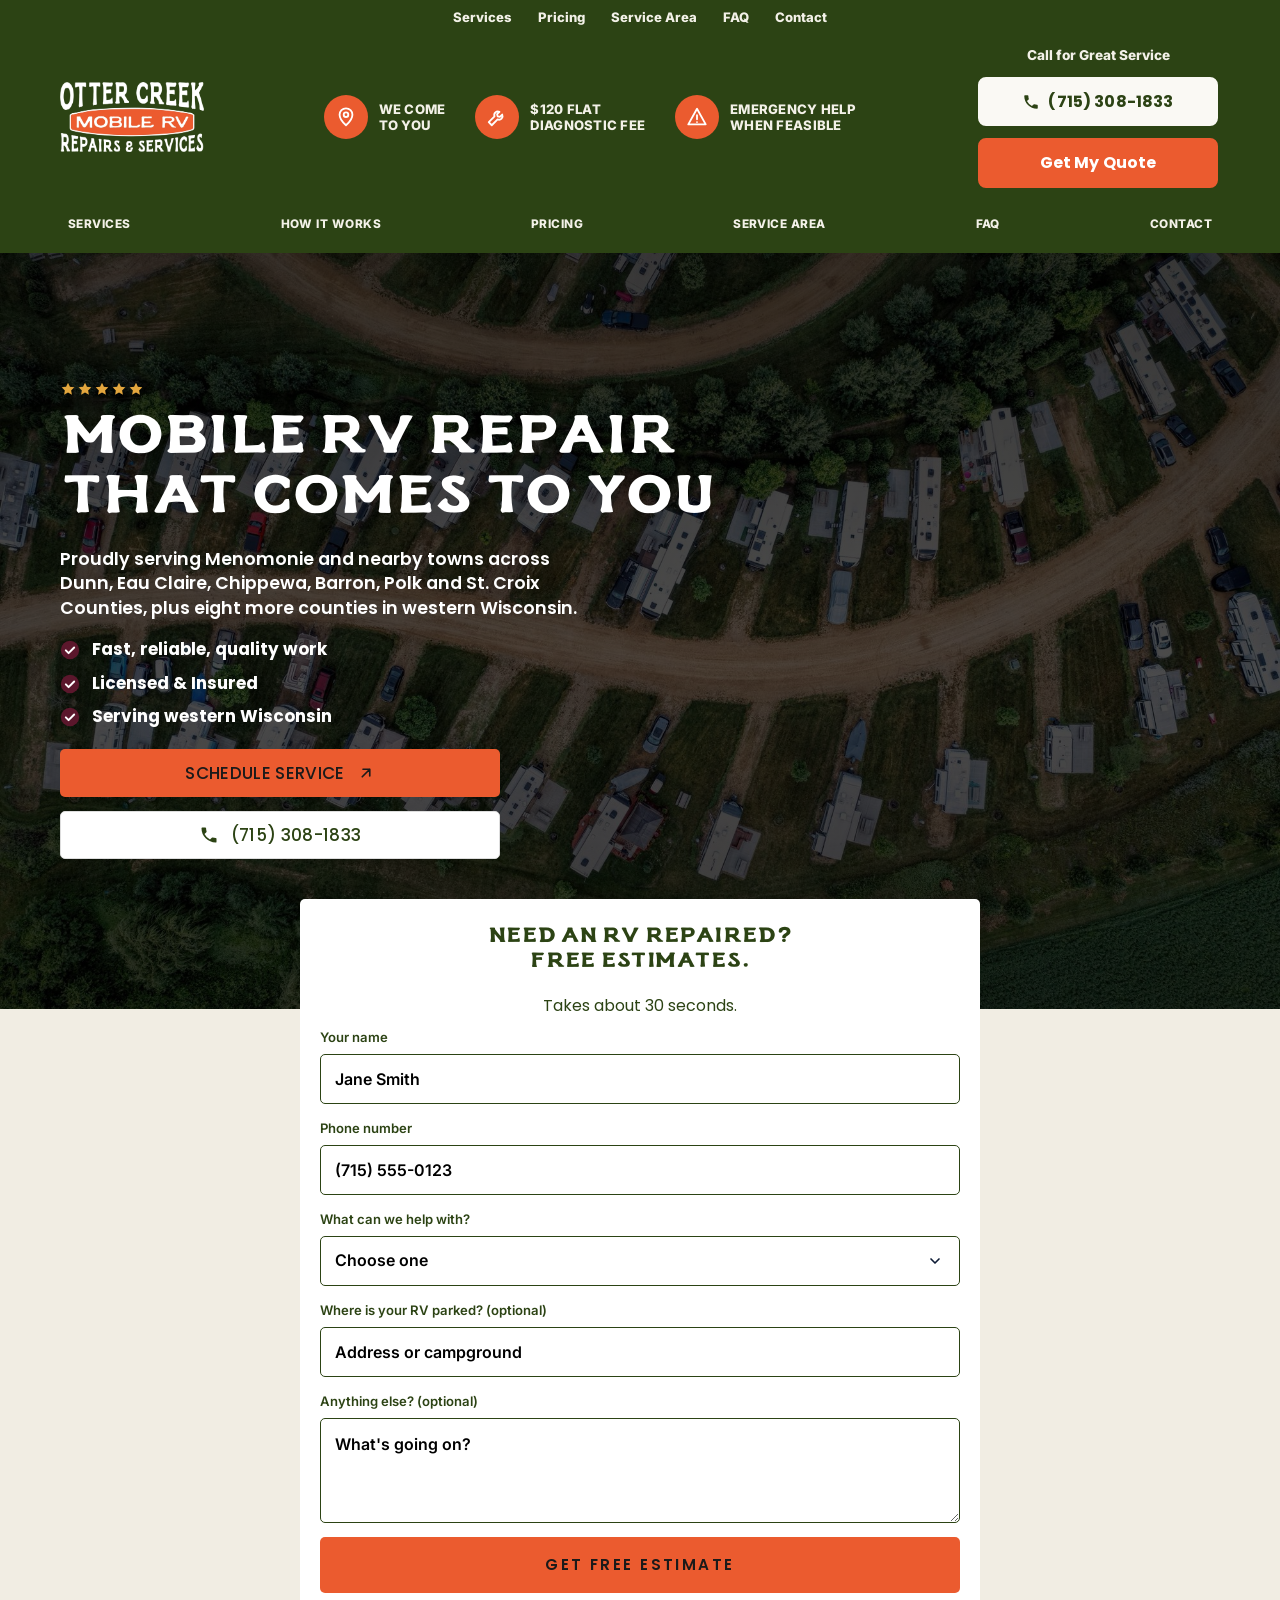
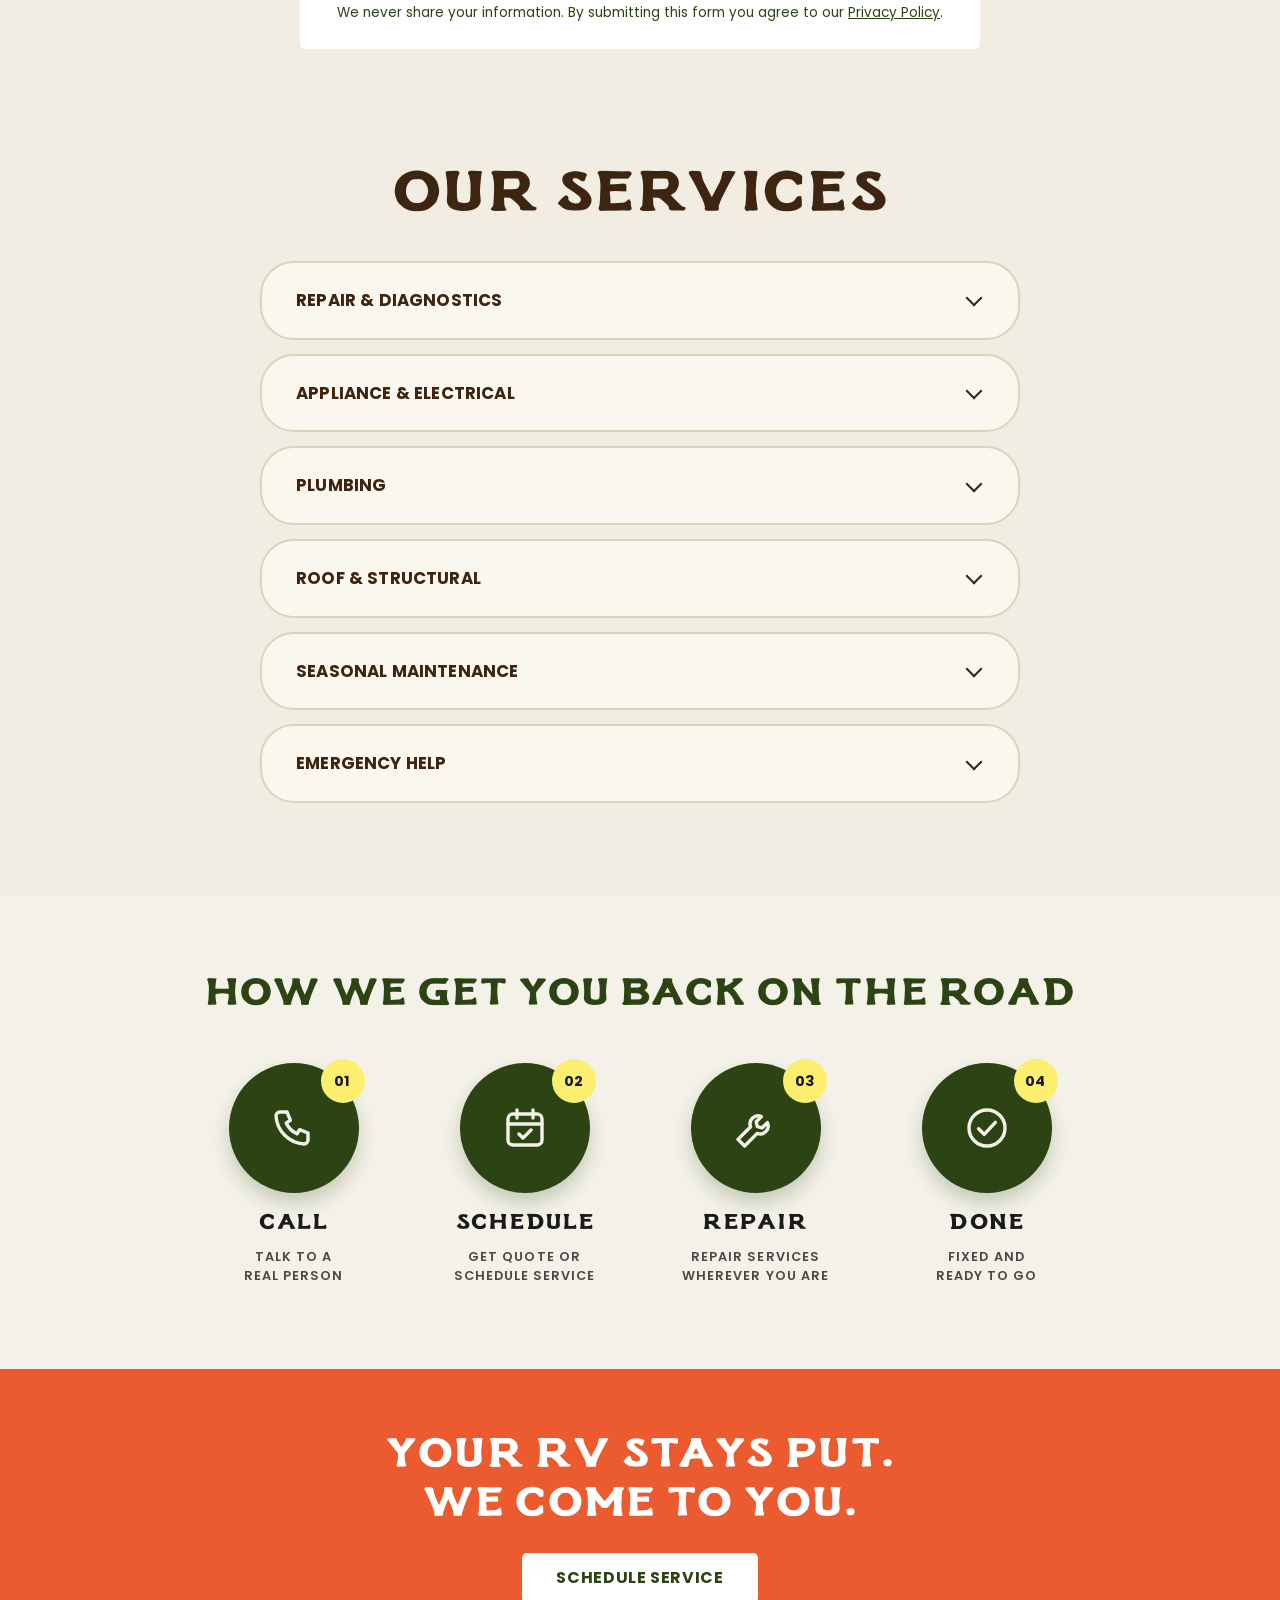
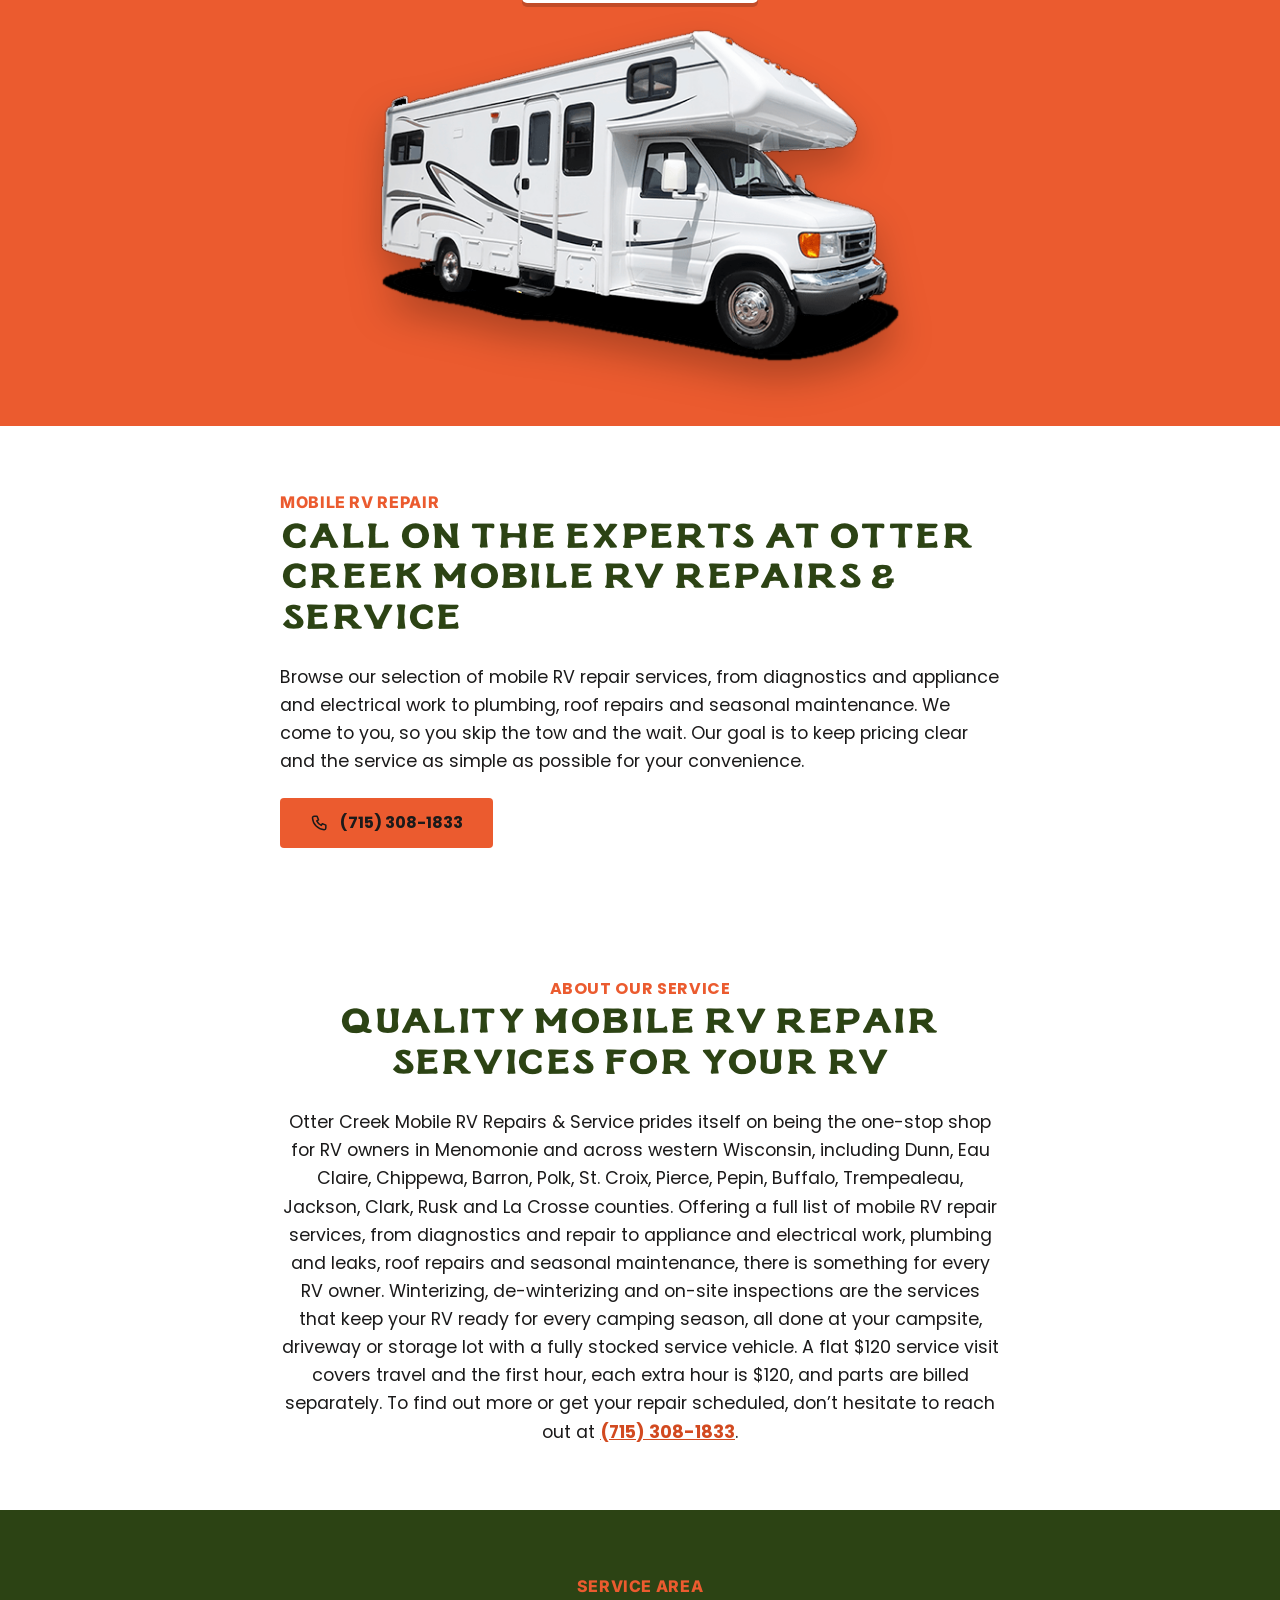
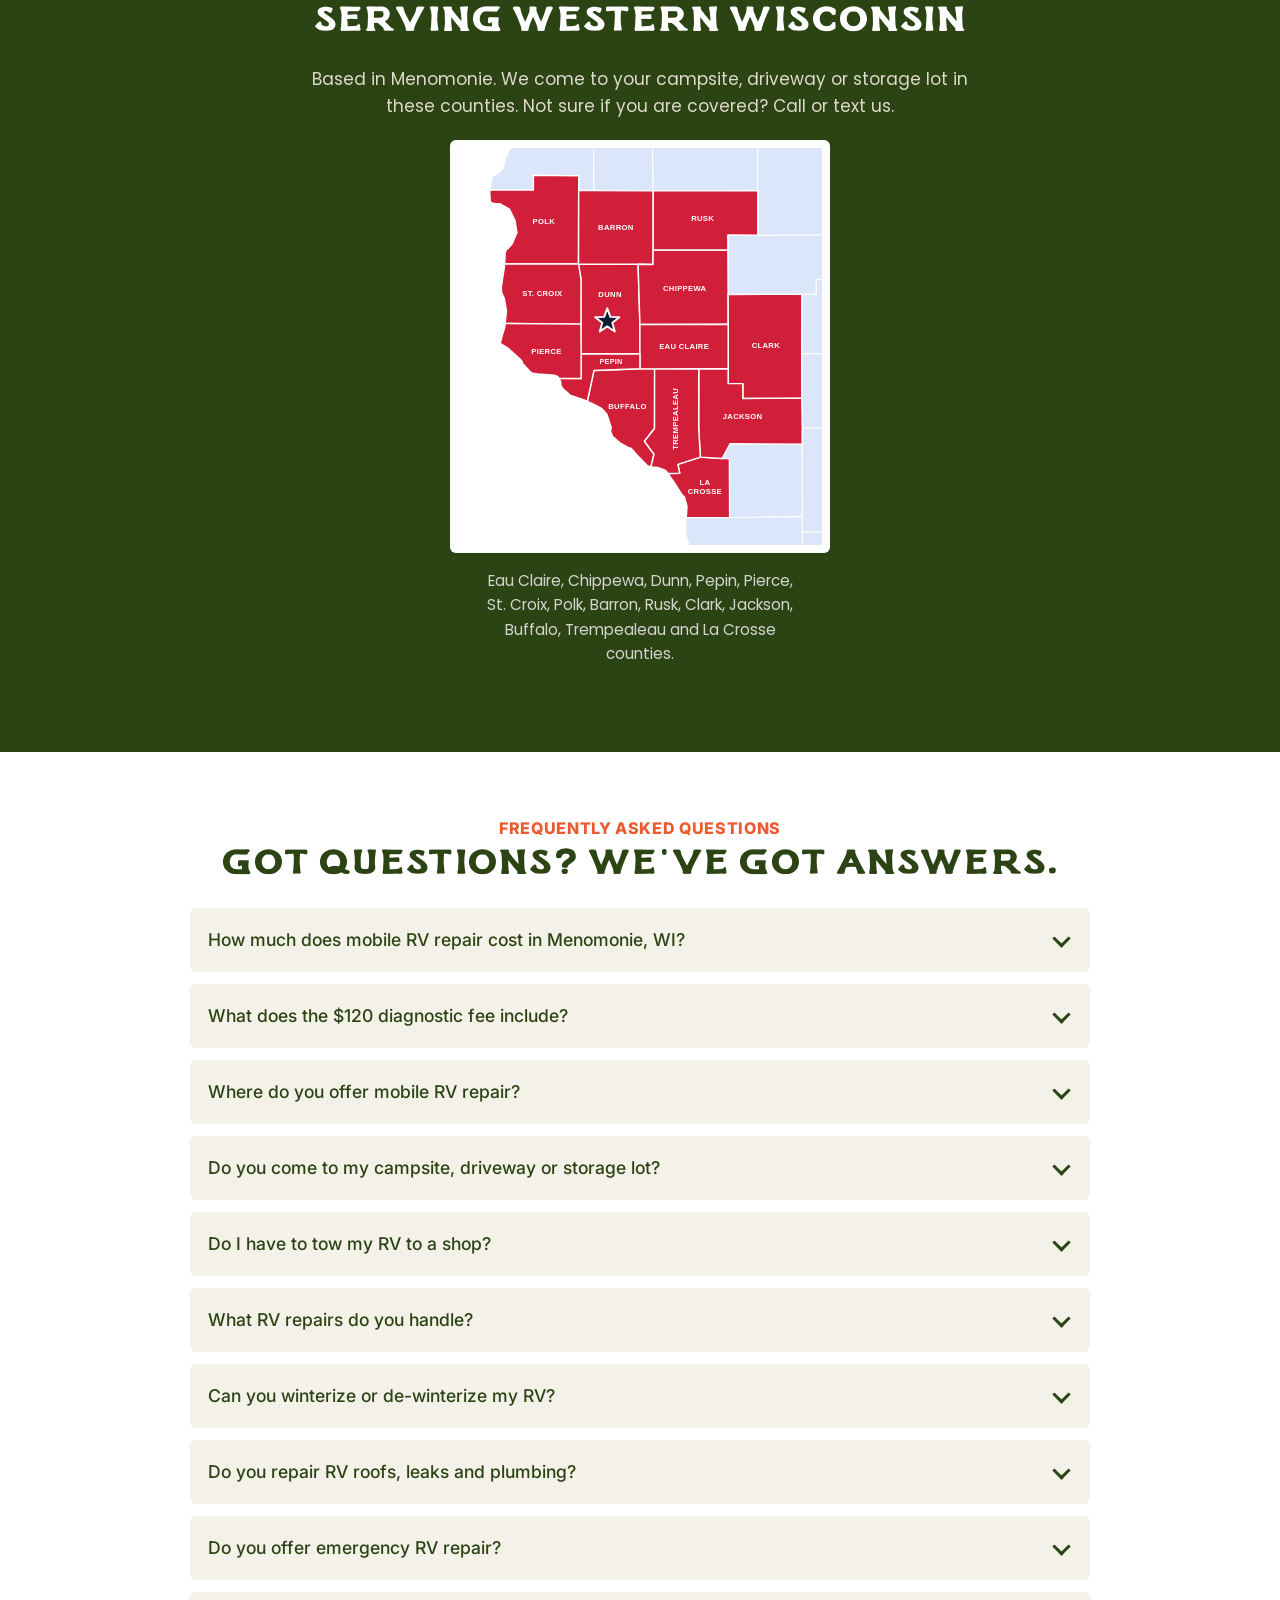
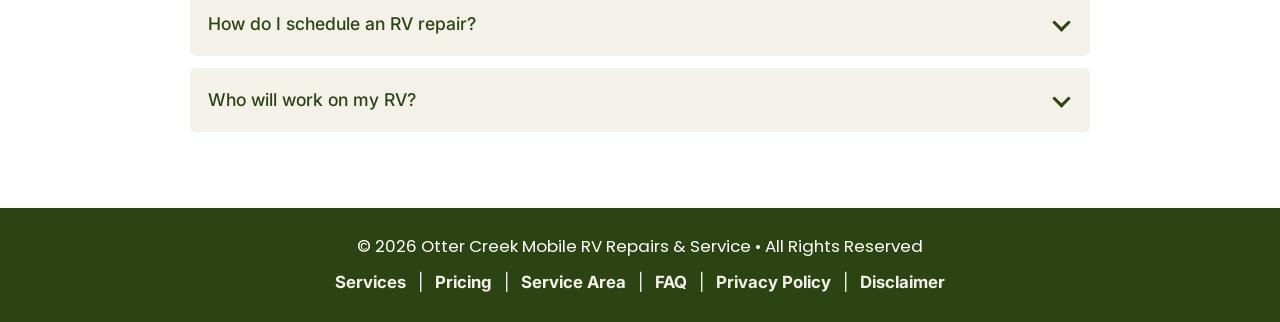
==== commit a83ca623: "Form card no shadow, address and details always shown Co-Authored-By: Claude Sonnet 5.5 <noreply@ant" ====
--- a/index.html
+++ b/index.html
@@ -351,11 +351,10 @@
           <option>Emergency Help</option>
           <option>Something else</option>
         </select></label>
-        <div class="qc-step" id="qc-extra" hidden>
-          <label>Where is your RV parked?<input name="address" type="text" placeholder="Address or campground" autocomplete="street-address"></label>
-          <label>Anything else?<textarea name="details" rows="3" placeholder="What's going on?"></textarea></label>
+        <div class="qc-step" id="qc-extra">
+          <label>Where is your RV parked? (optional)<input name="address" type="text" placeholder="Address or campground" autocomplete="street-address"></label>
+          <label>Anything else? (optional)<textarea name="details" rows="3" placeholder="What's going on?"></textarea></label>
         </div>
-        <button class="qc-back" type="button" id="qc-more" aria-expanded="false" aria-controls="qc-extra">+ Add address or details (optional)</button>
         <button class="qc-submit" type="submit">Get free estimate</button>
       </div>
       <p class="qc-fine">We never share your information. By submitting this form you agree to our <a href="privacy.html">Privacy Policy</a>.</p>
--- a/styles.css
+++ b/styles.css
@@ -2095,3 +2095,11 @@
   .quotesec .container{width:min(320px,calc(100% - 32px))!important;max-width:none;margin:-64px auto 0!important;padding:0!important}
   .quotesec .quote-card{background:#3d2512!important;border-radius:28px!important;padding:32px 20px 28px!important;box-shadow:0 14px 34px rgba(0,0,0,.4)!important}
 }
+/* Phone: no overlap, the form card sits in its own section below the photo */
+@media(max-width:700px){
+  .hero-copy{padding-bottom:56px!important}
+  .quotesec{padding:32px 0 36px!important}
+  .quotesec .container{margin:0 auto!important}
+}
+/* No shadow on the form card */
+.quotesec .quote-card,.quotesec .quote-card:focus-within{box-shadow:none!important}
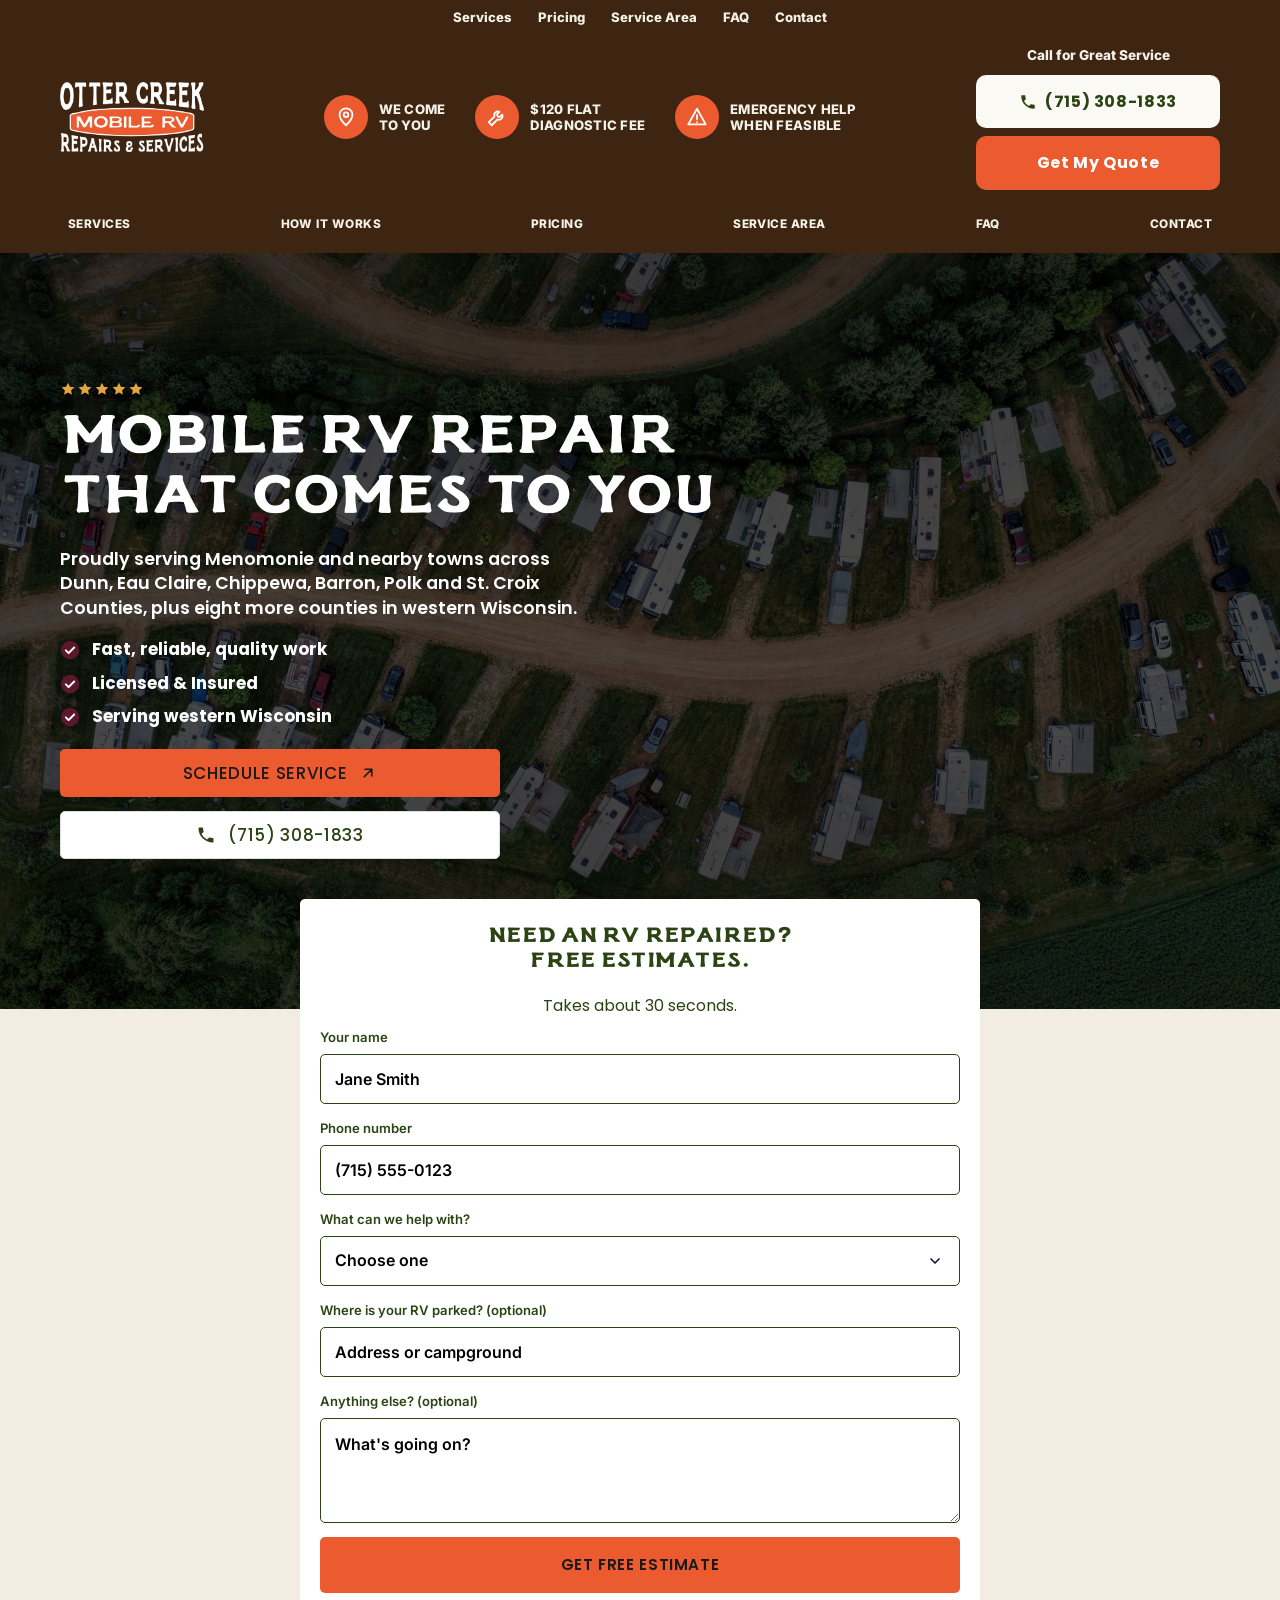
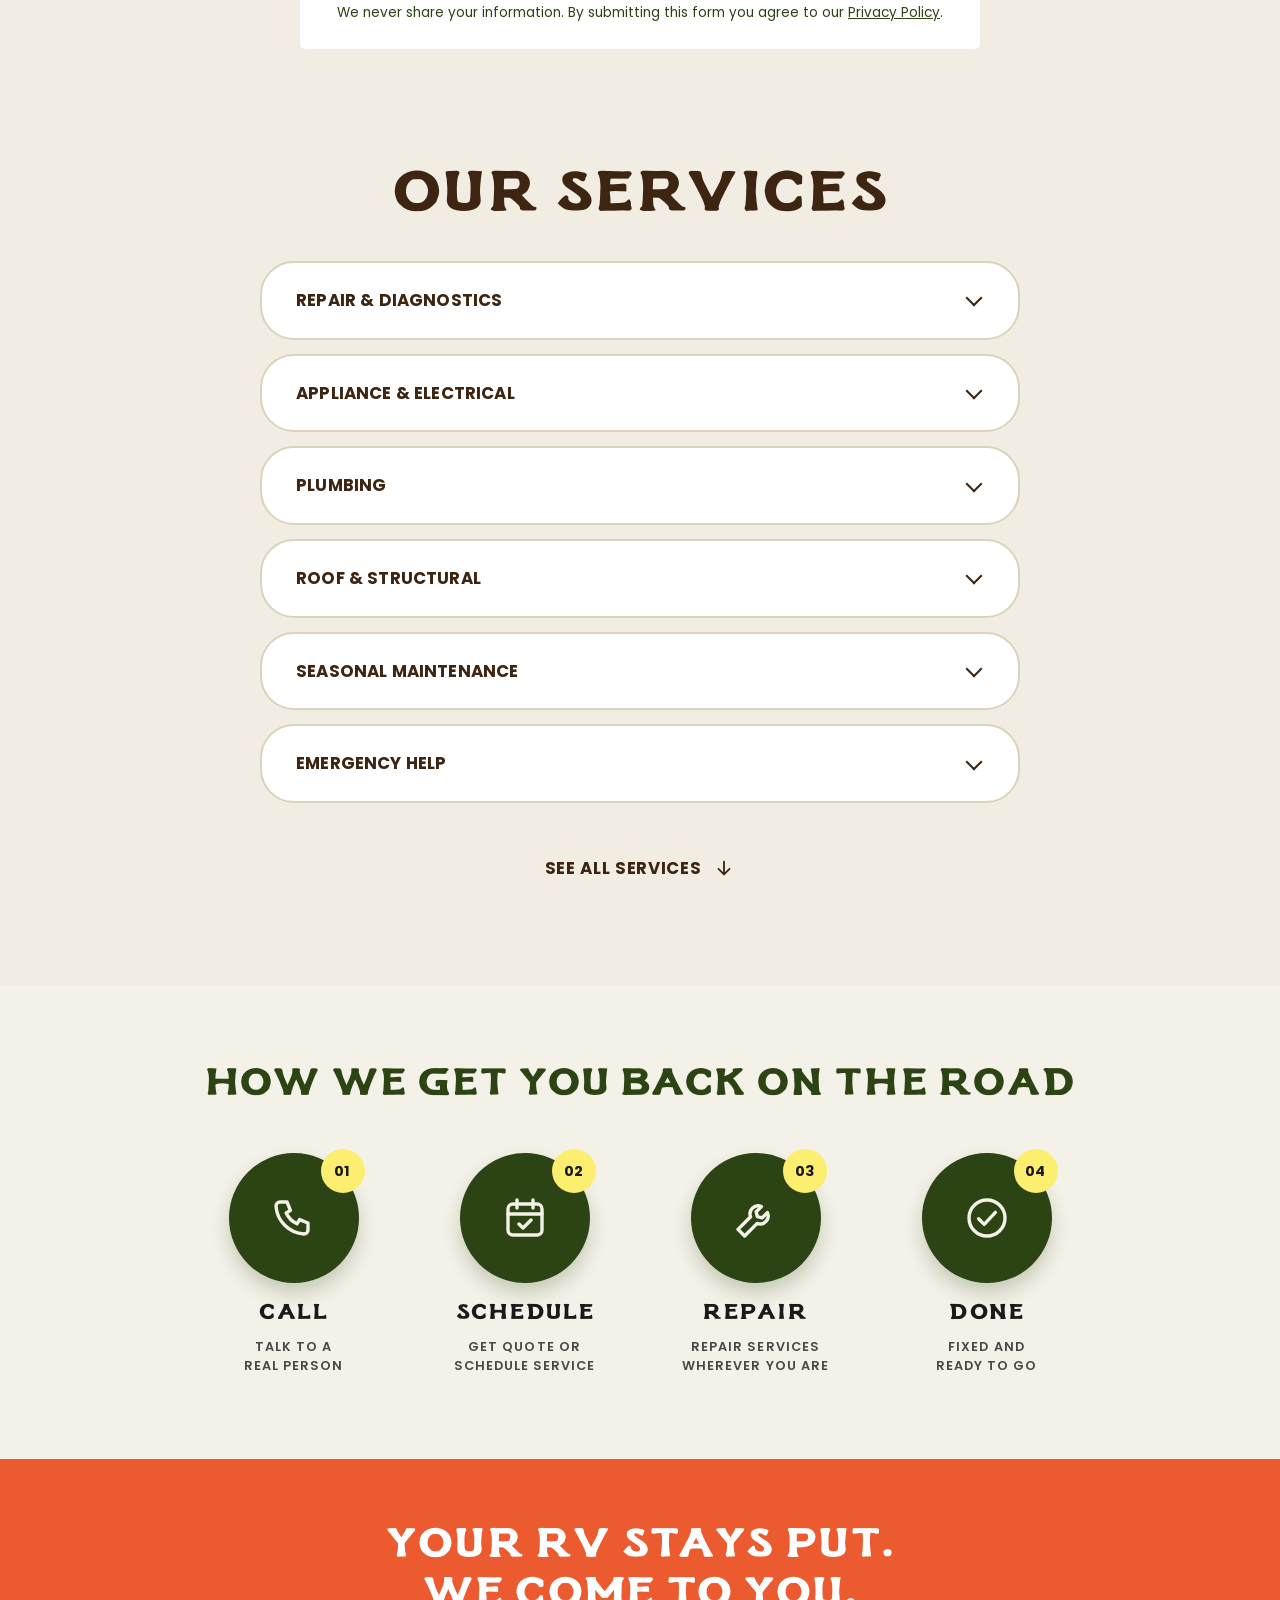
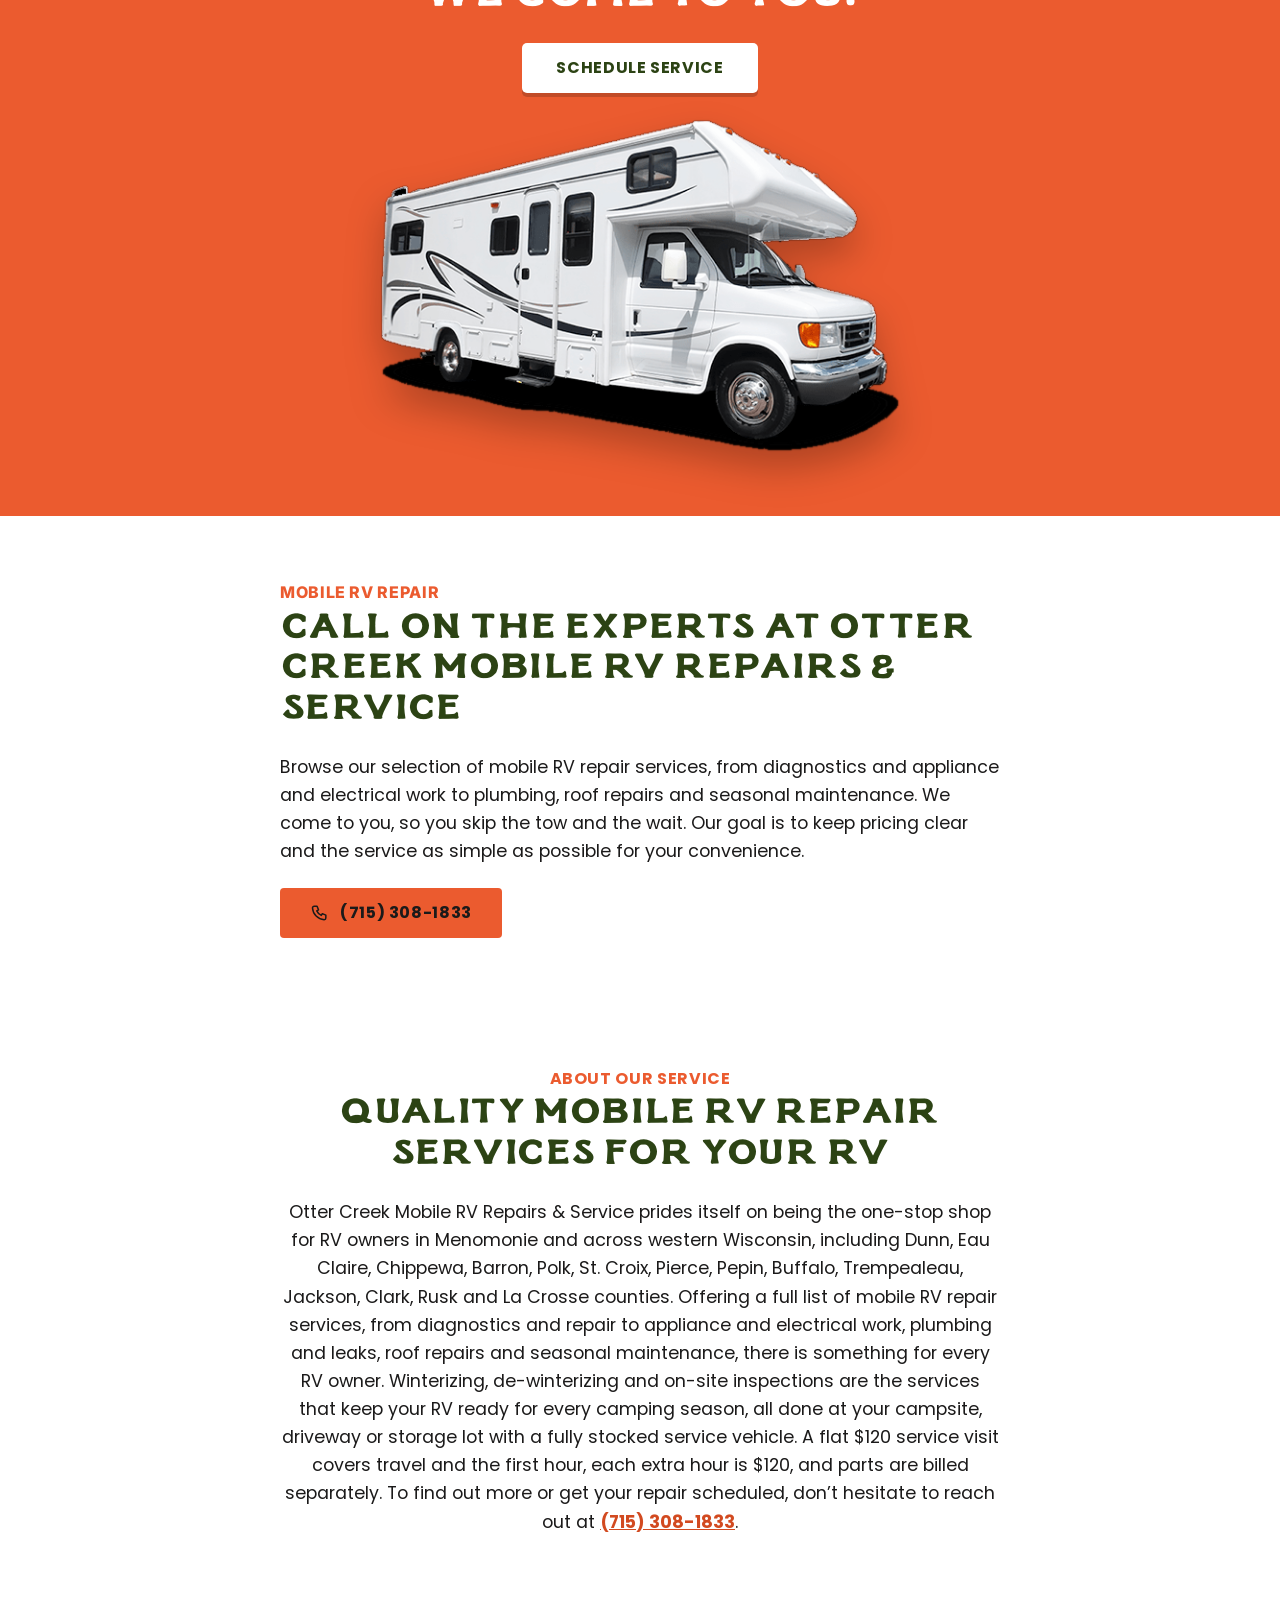
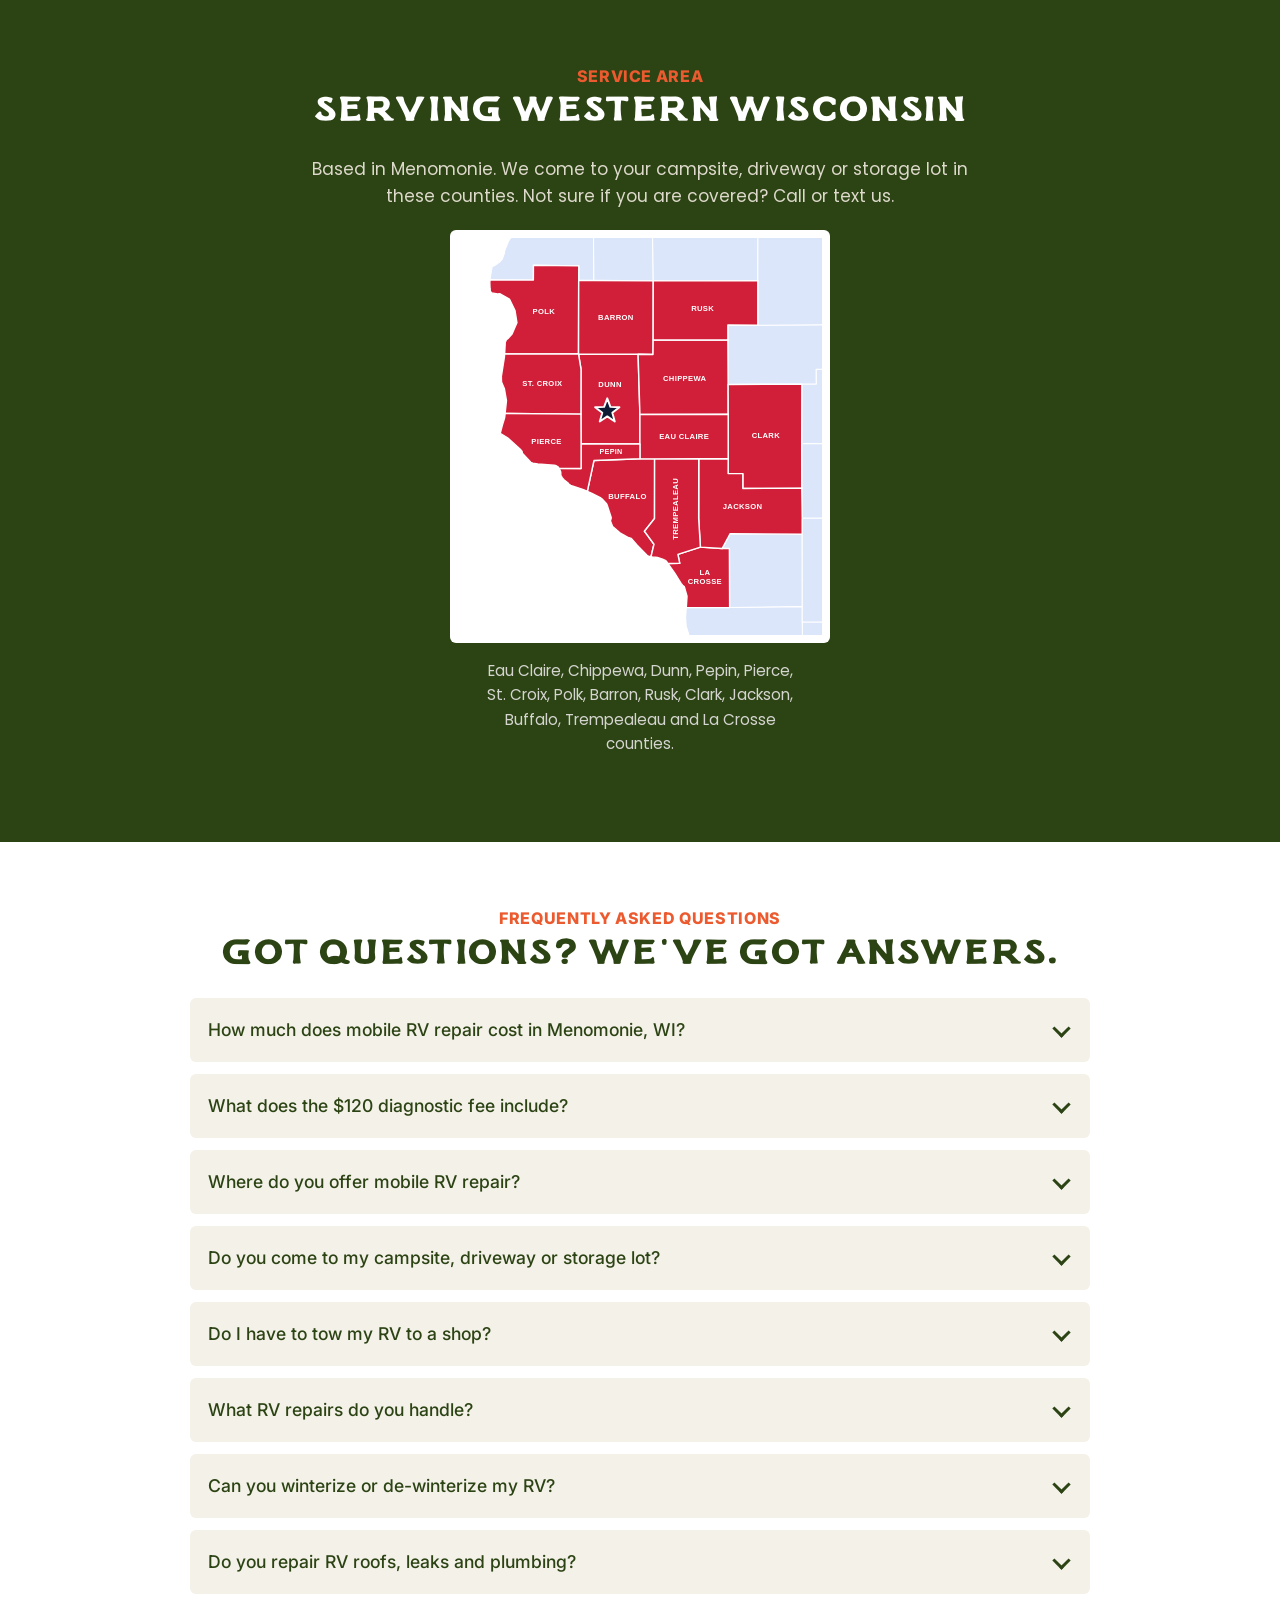
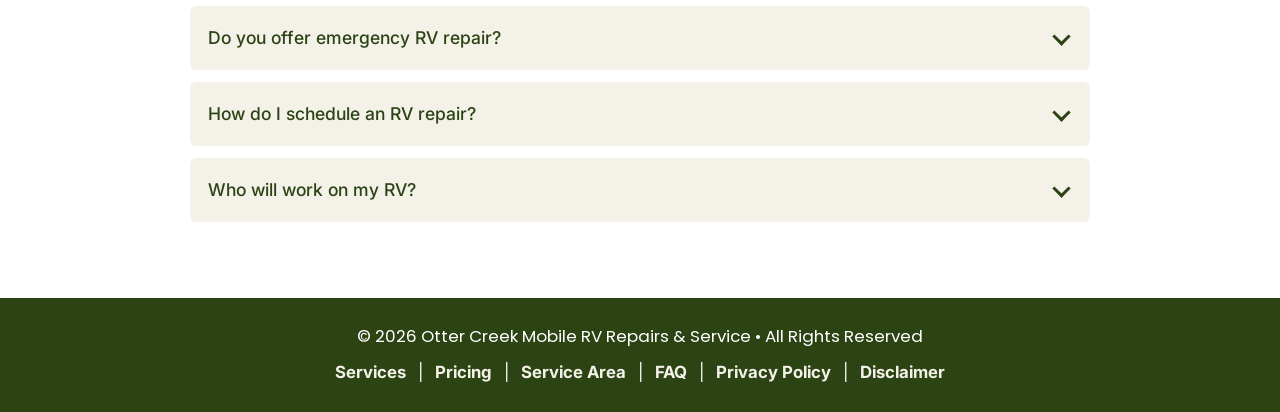
==== commit 8193e5aa: "See all services link under the services list Co-Authored-By: Claude Sonnet 5.5 <noreply@anthropic.c" ====
--- a/index.html
+++ b/index.html
@@ -377,6 +377,7 @@
       <details class="sa"><summary>Seasonal Maintenance</summary><div class="sa-body"><p>Start and end your camping season right with fall winterizing, spring de-winterizing and inspections at your campsite, driveway or storage lot.</p><a class="sa-link" href="#quote">Get a free estimate <span aria-hidden="true">&rarr;</span></a></div></details>
       <details class="sa"><summary>Emergency Help</summary><div class="sa-body"><p>Broken down? We offer emergency roadside assistance when feasible. Call or text (715) 308-1833 and we will tell you honestly what we can do. There is no promised response time.</p><a class="sa-link" href="#quote">Get a free estimate <span aria-hidden="true">&rarr;</span></a></div></details>
     </div>
+    <button class="sa-all" type="button" id="sa-all" aria-pressed="false"><span id="sa-all-t">See all services</span><svg viewBox="0 0 24 24" width="22" height="22" fill="none" stroke="currentColor" stroke-width="2" stroke-linecap="round" stroke-linejoin="round" aria-hidden="true"><path d="M5 12h14M13 6l6 6-6 6"/></svg></button>
   </div>
 </section>
 <section class="hwk" id="how">
--- a/styles.css
+++ b/styles.css
@@ -2103,3 +2103,34 @@
 }
 /* No shadow on the form card */
 .quotesec .quote-card,.quotesec .quote-card:focus-within{box-shadow:none!important}
+
+/* Header: brown background */
+.site-header,.hd-main,.util,.doc-head{background:#3d2512!important}
+.menu,.menu .menu-toggle,.menu-in,#menu-list{background:#3d2512!important}
+@media(max-width:700px){
+  .site-header{position:relative!important;background:#3d2512!important}
+  .site-header .hd-main{background:#3d2512!important;padding:12px 16px!important}
+  .hd-main .brand img{height:56px!important;filter:none!important}
+  .hero-copy{padding-top:56px!important}
+}
+.hd-btn,.hd-btn.btn-outline,.hd-btn.btn-primary{border-color:transparent!important}
+@media(max-width:700px){
+  .menu,.menu.open,.menu .menu-in,.menu #menu-list,.menu-in,#menu-list,.menu .menu-toggle{background:#3d2512!important}
+}
+@media(max-width:700px){.menu,.menu.open,.menu .menu-in,.menu #menu-list,.menu-in,#menu-list{background:#4a2d16!important;top:88px!important}}
+/* Phone: form card is as wide as the Services pills */
+@media(max-width:700px){.quotesec .container{width:calc(100% - 36px)!important}}
+/* Phone: more space above the hero text */
+@media(max-width:700px){.hero-copy{padding-top:104px!important}}
+/* Services pills white */
+.sa{background:#fff!important}
+/* Button text: normal letter spacing */
+.hb,.qc-submit,.quotesec .qc-submit,.pp-btn,a.pp-btn,.slant-btn,.btn,.hd-btn,.hd-quote{letter-spacing:.04em!important}
+@media(max-width:700px){.hb,.qc-submit,.quotesec .qc-submit,.pp-btn,a.pp-btn,.slant-btn{letter-spacing:.05em!important;font-size:1rem!important}}
+
+/* See all services link */
+.sa-all{justify-self:center;display:inline-flex;align-items:center;gap:12px;background:none;border:0;cursor:pointer;padding:12px 8px;font-family:"Poppins",Inter,system-ui,sans-serif;font-weight:700;font-size:1.05rem;letter-spacing:.04em;text-transform:uppercase;color:#3d2512;margin-top:6px}
+.sa-all svg{transition:transform .15s;transform:rotate(90deg)}
+.sa-all.is-open svg{transform:rotate(-90deg)}
+.sa-all:hover{color:#eb5b2f}
+.sa-all:focus-visible{outline:3px solid #3d2512;outline-offset:3px;border-radius:6px}
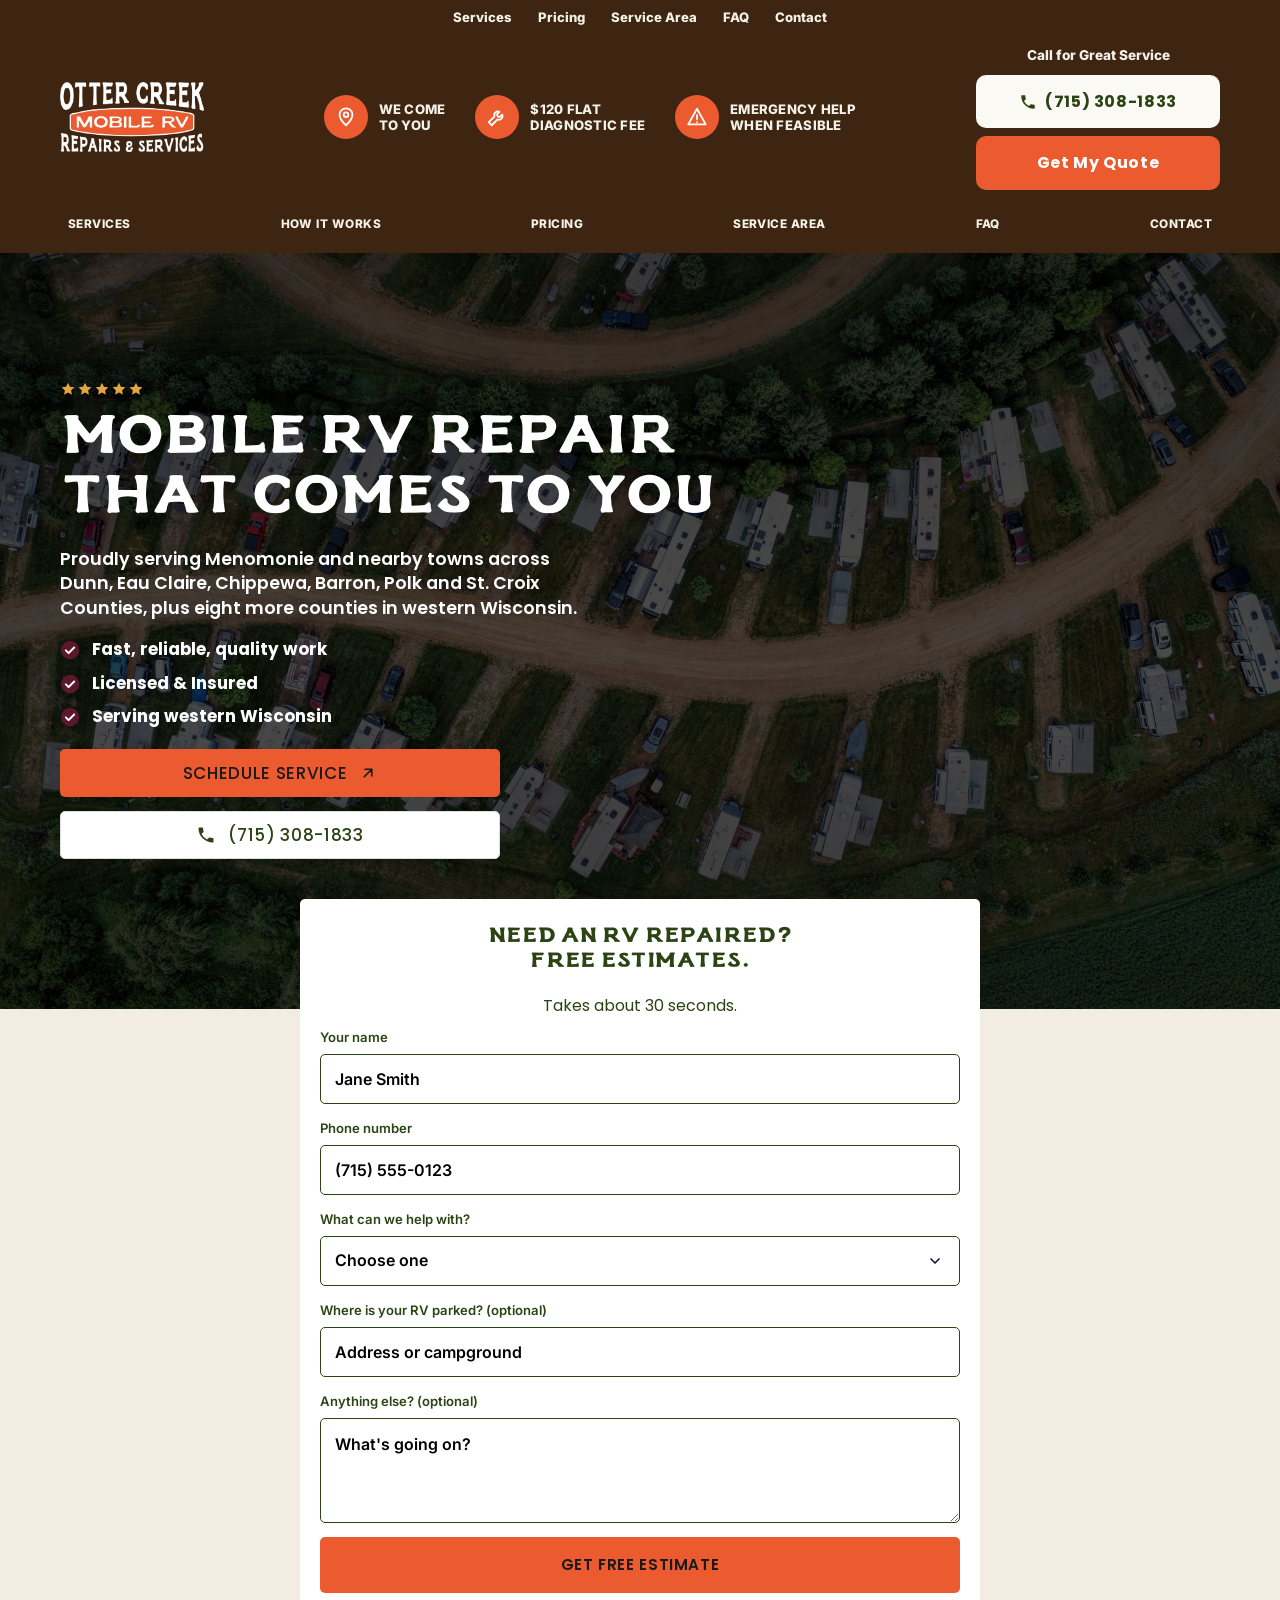
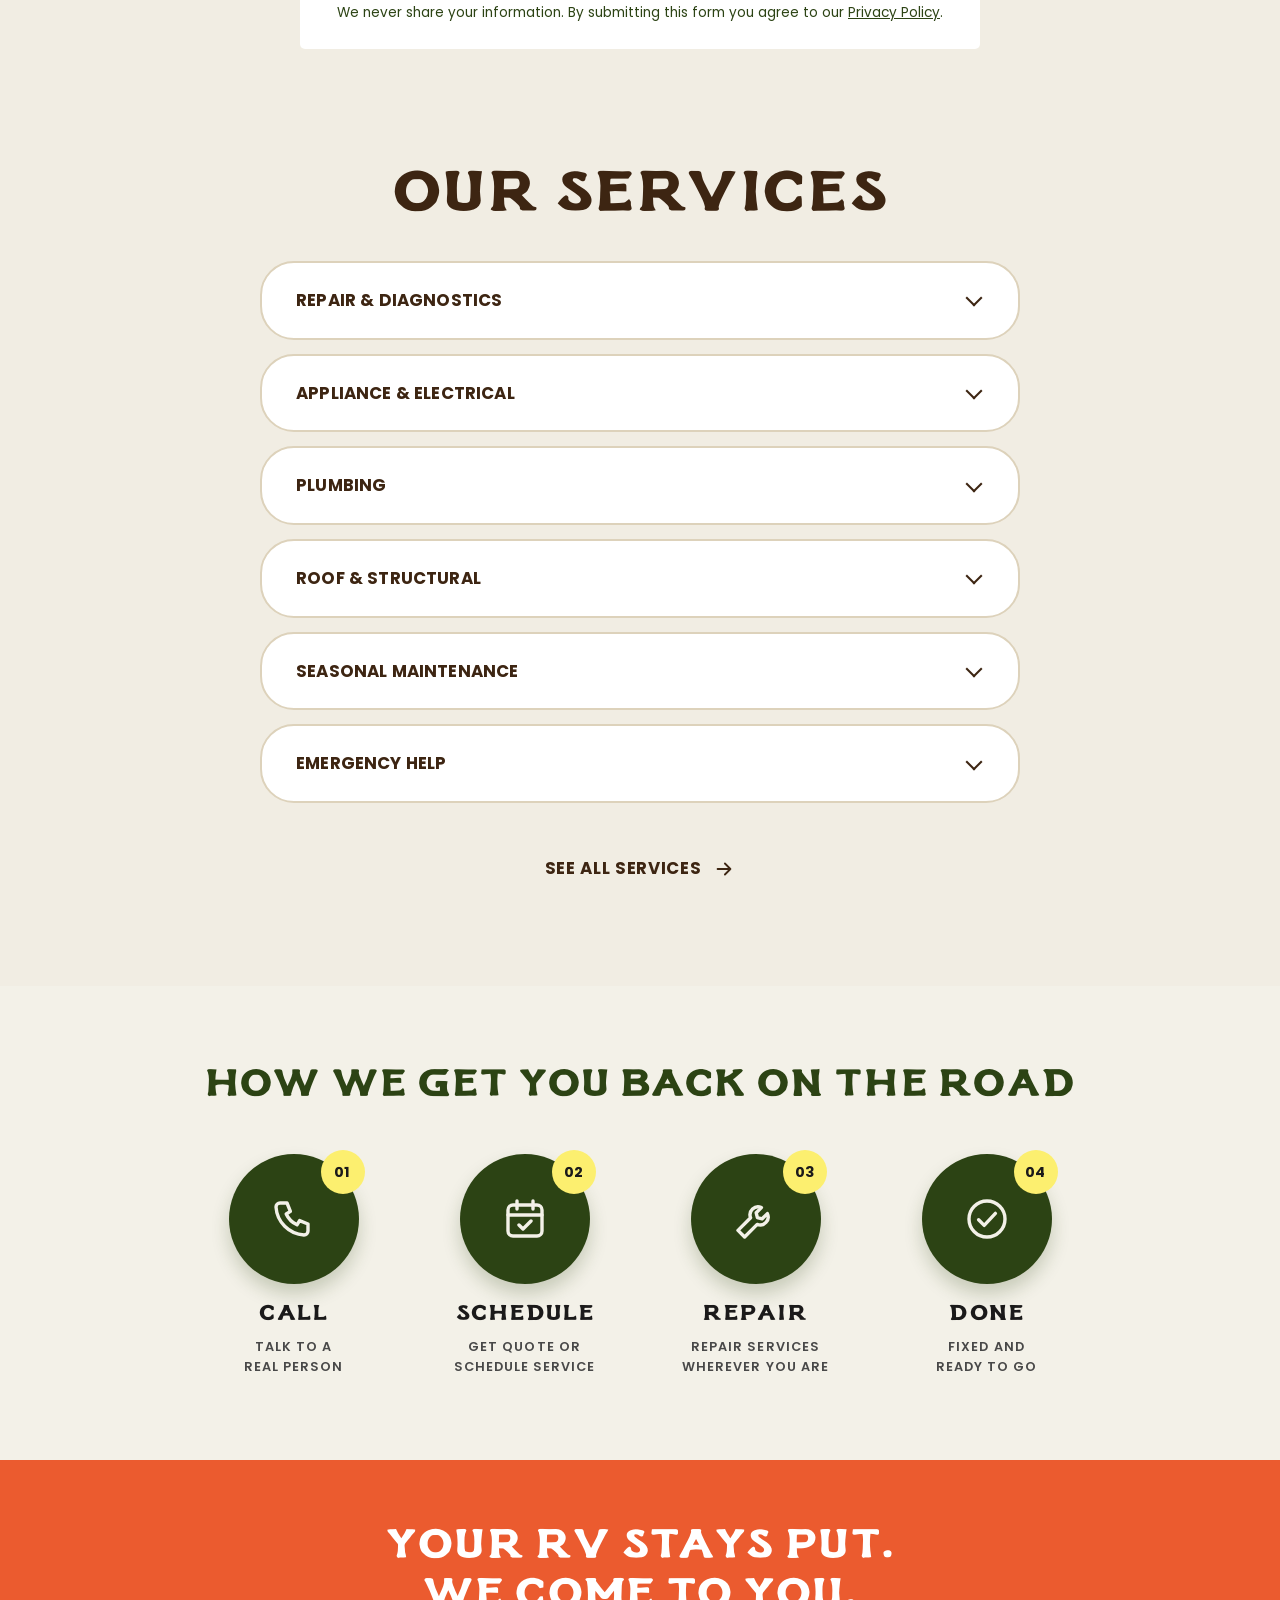
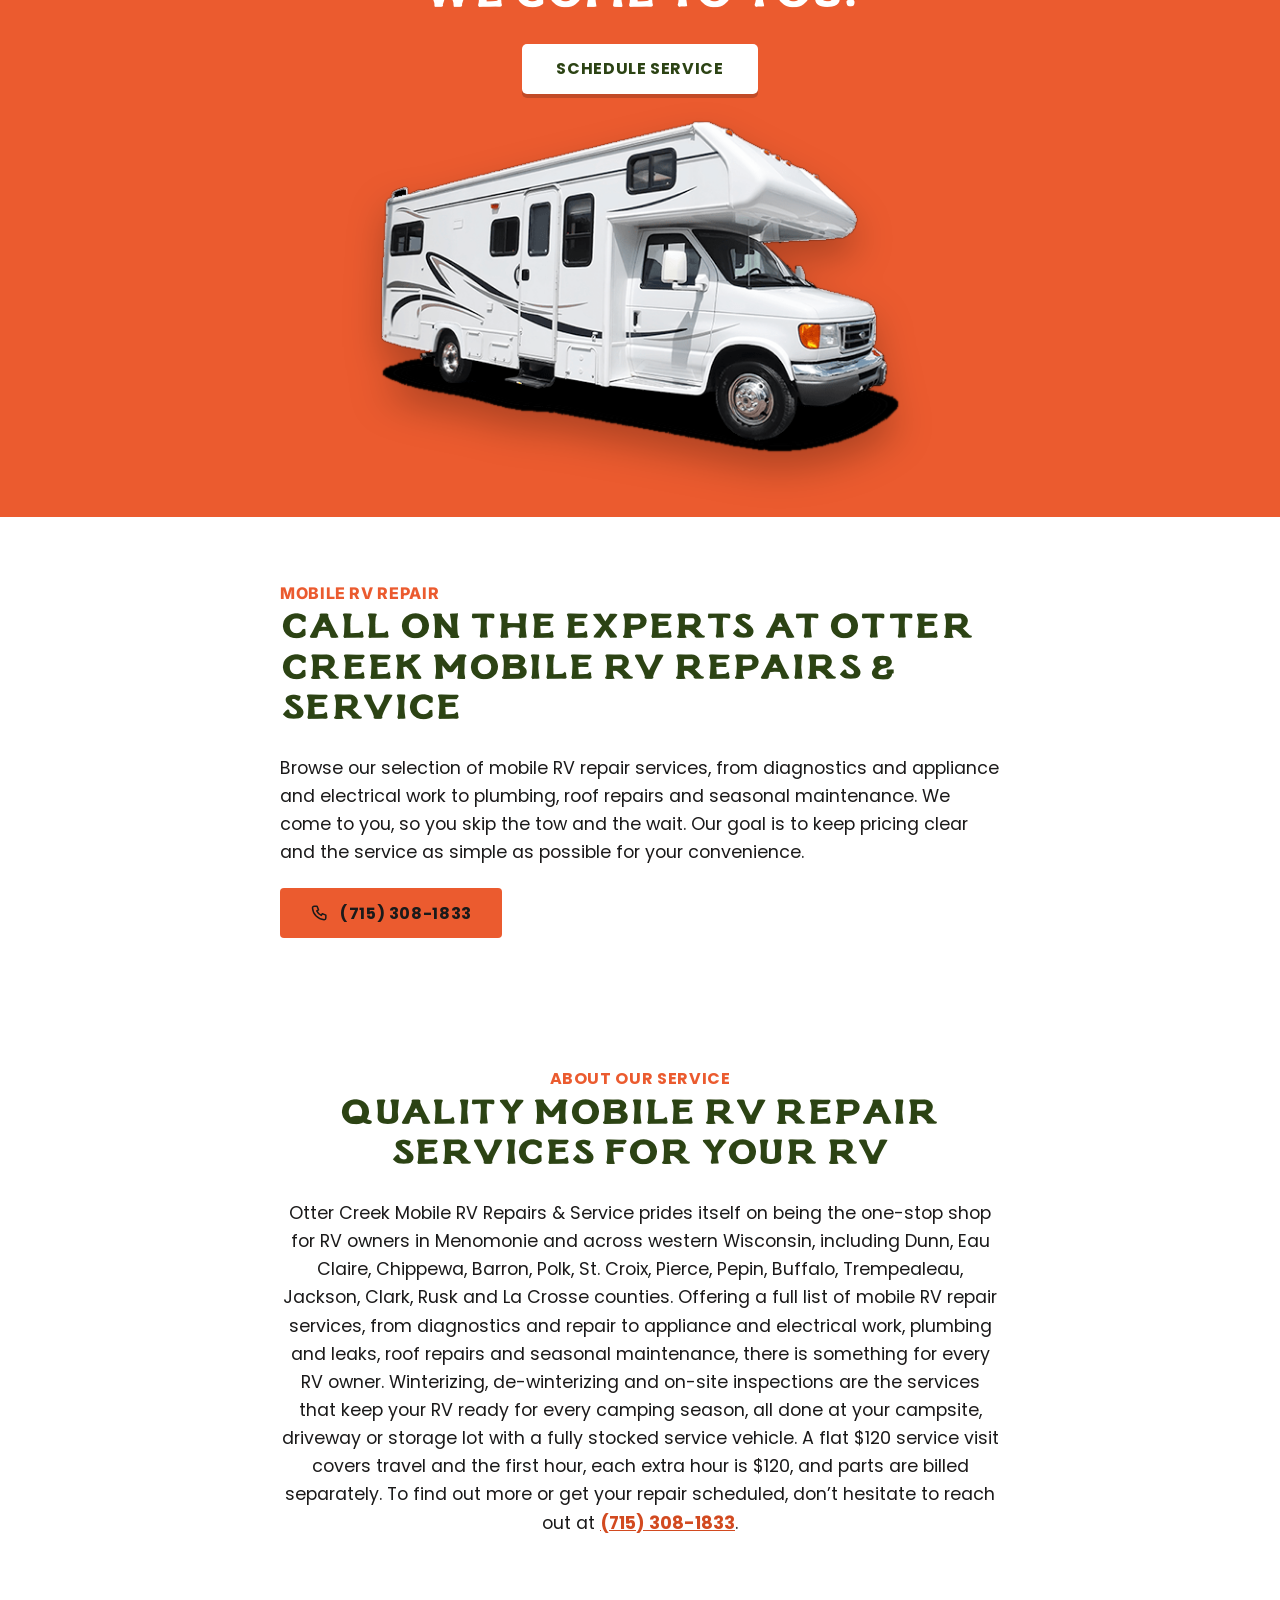
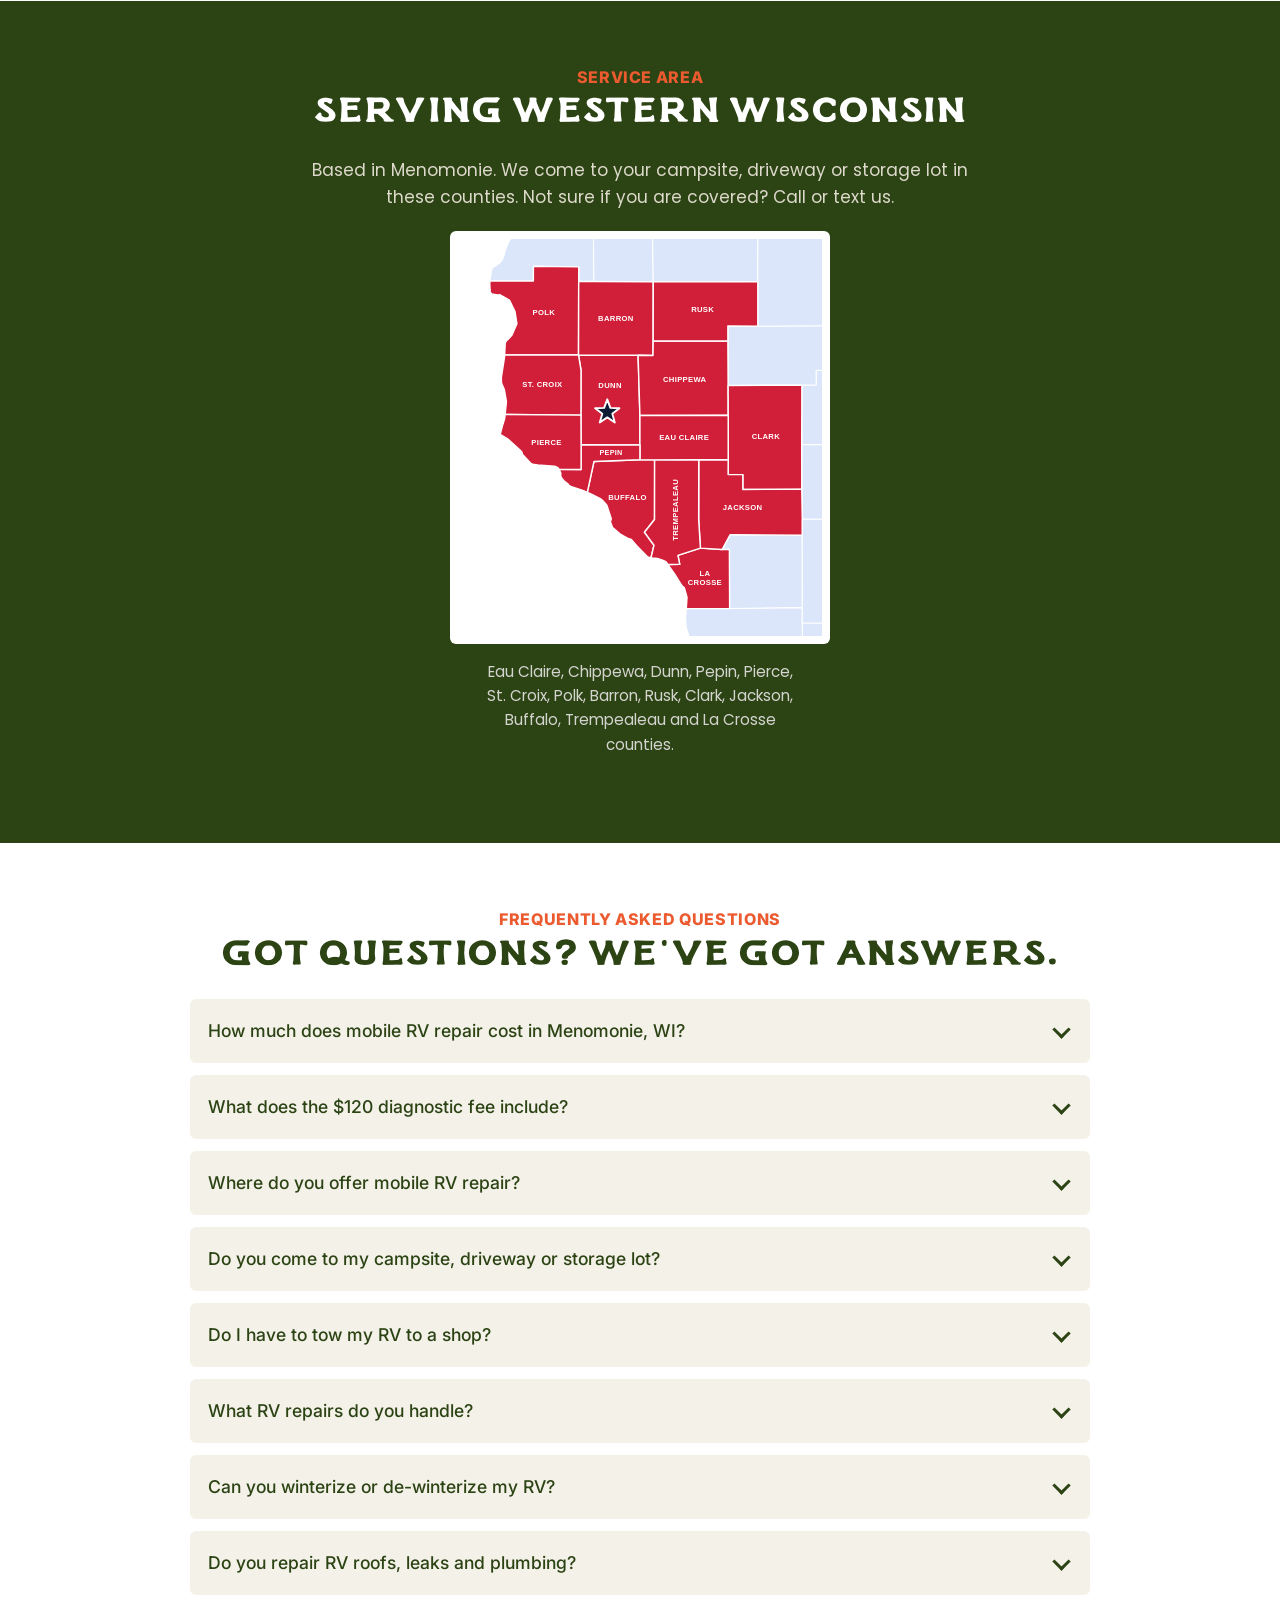
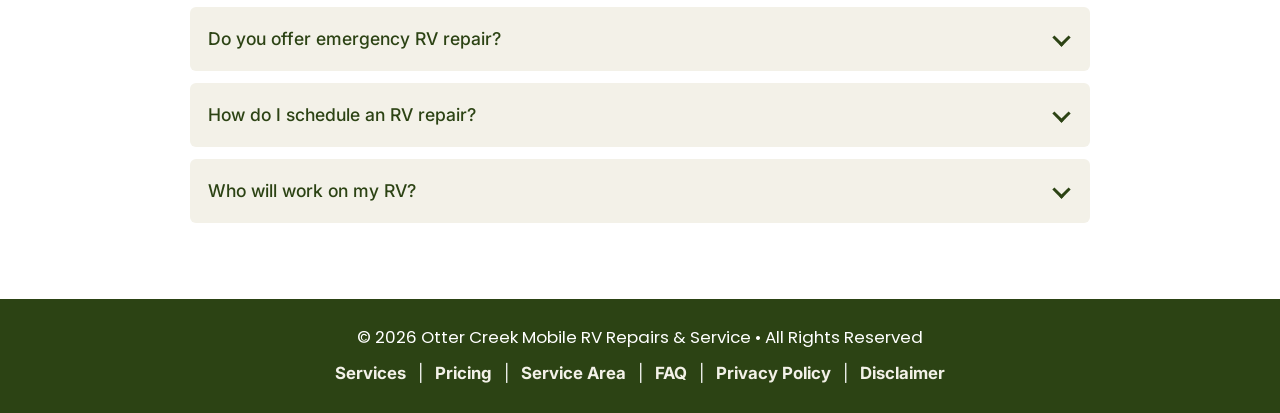
==== commit 1018b0f4: "Services page and See all services link to it Co-Authored-By: Claude Sonnet 5.5 <noreply@anthropic.c" ====
--- a/index.html
+++ b/index.html
@@ -377,7 +377,7 @@
       <details class="sa"><summary>Seasonal Maintenance</summary><div class="sa-body"><p>Start and end your camping season right with fall winterizing, spring de-winterizing and inspections at your campsite, driveway or storage lot.</p><a class="sa-link" href="#quote">Get a free estimate <span aria-hidden="true">&rarr;</span></a></div></details>
       <details class="sa"><summary>Emergency Help</summary><div class="sa-body"><p>Broken down? We offer emergency roadside assistance when feasible. Call or text (715) 308-1833 and we will tell you honestly what we can do. There is no promised response time.</p><a class="sa-link" href="#quote">Get a free estimate <span aria-hidden="true">&rarr;</span></a></div></details>
     </div>
-    <button class="sa-all" type="button" id="sa-all" aria-pressed="false"><span id="sa-all-t">See all services</span><svg viewBox="0 0 24 24" width="22" height="22" fill="none" stroke="currentColor" stroke-width="2" stroke-linecap="round" stroke-linejoin="round" aria-hidden="true"><path d="M5 12h14M13 6l6 6-6 6"/></svg></button>
+    <a class="sa-all" href="services.html">See all services <svg viewBox="0 0 24 24" width="22" height="22" fill="none" stroke="currentColor" stroke-width="2" stroke-linecap="round" stroke-linejoin="round" aria-hidden="true"><path d="M5 12h14M13 6l6 6-6 6"/></svg></a>
   </div>
 </section>
 <section class="hwk" id="how">
--- a/styles.css
+++ b/styles.css
@@ -2130,7 +2130,34 @@
 
 /* See all services link */
 .sa-all{justify-self:center;display:inline-flex;align-items:center;gap:12px;background:none;border:0;cursor:pointer;padding:12px 8px;font-family:"Poppins",Inter,system-ui,sans-serif;font-weight:700;font-size:1.05rem;letter-spacing:.04em;text-transform:uppercase;color:#3d2512;margin-top:6px}
-.sa-all svg{transition:transform .15s;transform:rotate(90deg)}
-.sa-all.is-open svg{transform:rotate(-90deg)}
+.sa-all svg{flex:none}
 .sa-all:hover{color:#eb5b2f}
 .sa-all:focus-visible{outline:3px solid #3d2512;outline-offset:3px;border-radius:6px}
+
+/* Services page */
+.svp-page{background:#f1ede3;color:#3d2512}
+.svp-in{width:calc(100% - 36px);max-width:860px;margin-inline:auto}
+.svp-hero{padding:34px 0 8px}
+.svp-back{margin:0 0 18px;font-size:.9rem}
+.svp-back a{color:#3d2512;text-decoration:underline;text-underline-offset:4px}
+.svp-hero h1{font-size:clamp(2.1rem,9vw,3.2rem)!important;line-height:1.05!important;color:#3d2512!important;margin:0 0 14px!important;text-transform:uppercase}
+.svp-lead{margin:0;font-family:"Poppins",Inter,system-ui,sans-serif;font-size:1.05rem;line-height:1.6;color:#4f3a24;max-width:46ch}
+.svp-list{padding:24px 0 40px}
+.svp-list .svp-in{display:grid;gap:18px}
+.svp-card{background:#fff;border:2px solid #ddd2bb;border-radius:28px;padding:26px 24px 24px;display:grid;gap:12px;scroll-margin-top:16px}
+.svp-card h2{font-size:1.2rem!important;line-height:1.2!important;color:#3d2512!important;margin:0!important;text-transform:uppercase}
+.svp-card p{margin:0;font-family:"Poppins",Inter,system-ui,sans-serif;font-size:1rem;line-height:1.6;color:#4f3a24}
+.svp-card ul{margin:0;padding-left:20px;display:grid;gap:6px;font-family:"Poppins",Inter,system-ui,sans-serif;font-size:.98rem;line-height:1.5;color:#4f3a24}
+.svp-card li a{color:#3d2512;text-decoration:underline;text-underline-offset:3px}
+.svp-link{justify-self:start;margin-top:4px;font-family:"Poppins",Inter,system-ui,sans-serif;font-weight:700;font-size:.9rem;letter-spacing:.04em;text-transform:uppercase;color:#3d2512;text-decoration:underline;text-underline-offset:5px}
+.svp-link:hover{color:#eb5b2f}
+.svp-cta{background:#eb5b2f;padding:44px 0 48px;text-align:center}
+.svp-cta h2{font-size:1.6rem!important;line-height:1.15!important;color:#fff!important;margin:0 0 10px!important;text-transform:uppercase}
+.svp-cta p{margin:0 0 22px;font-family:"Poppins",Inter,system-ui,sans-serif;font-weight:600;color:#fff}
+.svp-btns{display:grid;gap:12px;justify-items:center}
+.svp-b{display:flex;align-items:center;justify-content:center;width:min(100%,320px);height:58px;border-radius:999px;font-family:"Poppins",Inter,system-ui,sans-serif;font-weight:700;font-size:1rem;letter-spacing:.05em;text-transform:uppercase;text-decoration:none}
+.svp-b1{background:#3d2512;color:#fff}
+.svp-b2{background:#f3f1e8;color:#1b1a1a}
+@media(min-width:760px){.svp-list .svp-in{grid-template-columns:1fr 1fr}.svp-hero{padding-top:48px}.svp-btns{grid-auto-flow:column;justify-content:center}.svp-b{width:300px}}
+a.sa-all{text-decoration:none}
+.svp-b{gap:.4em}
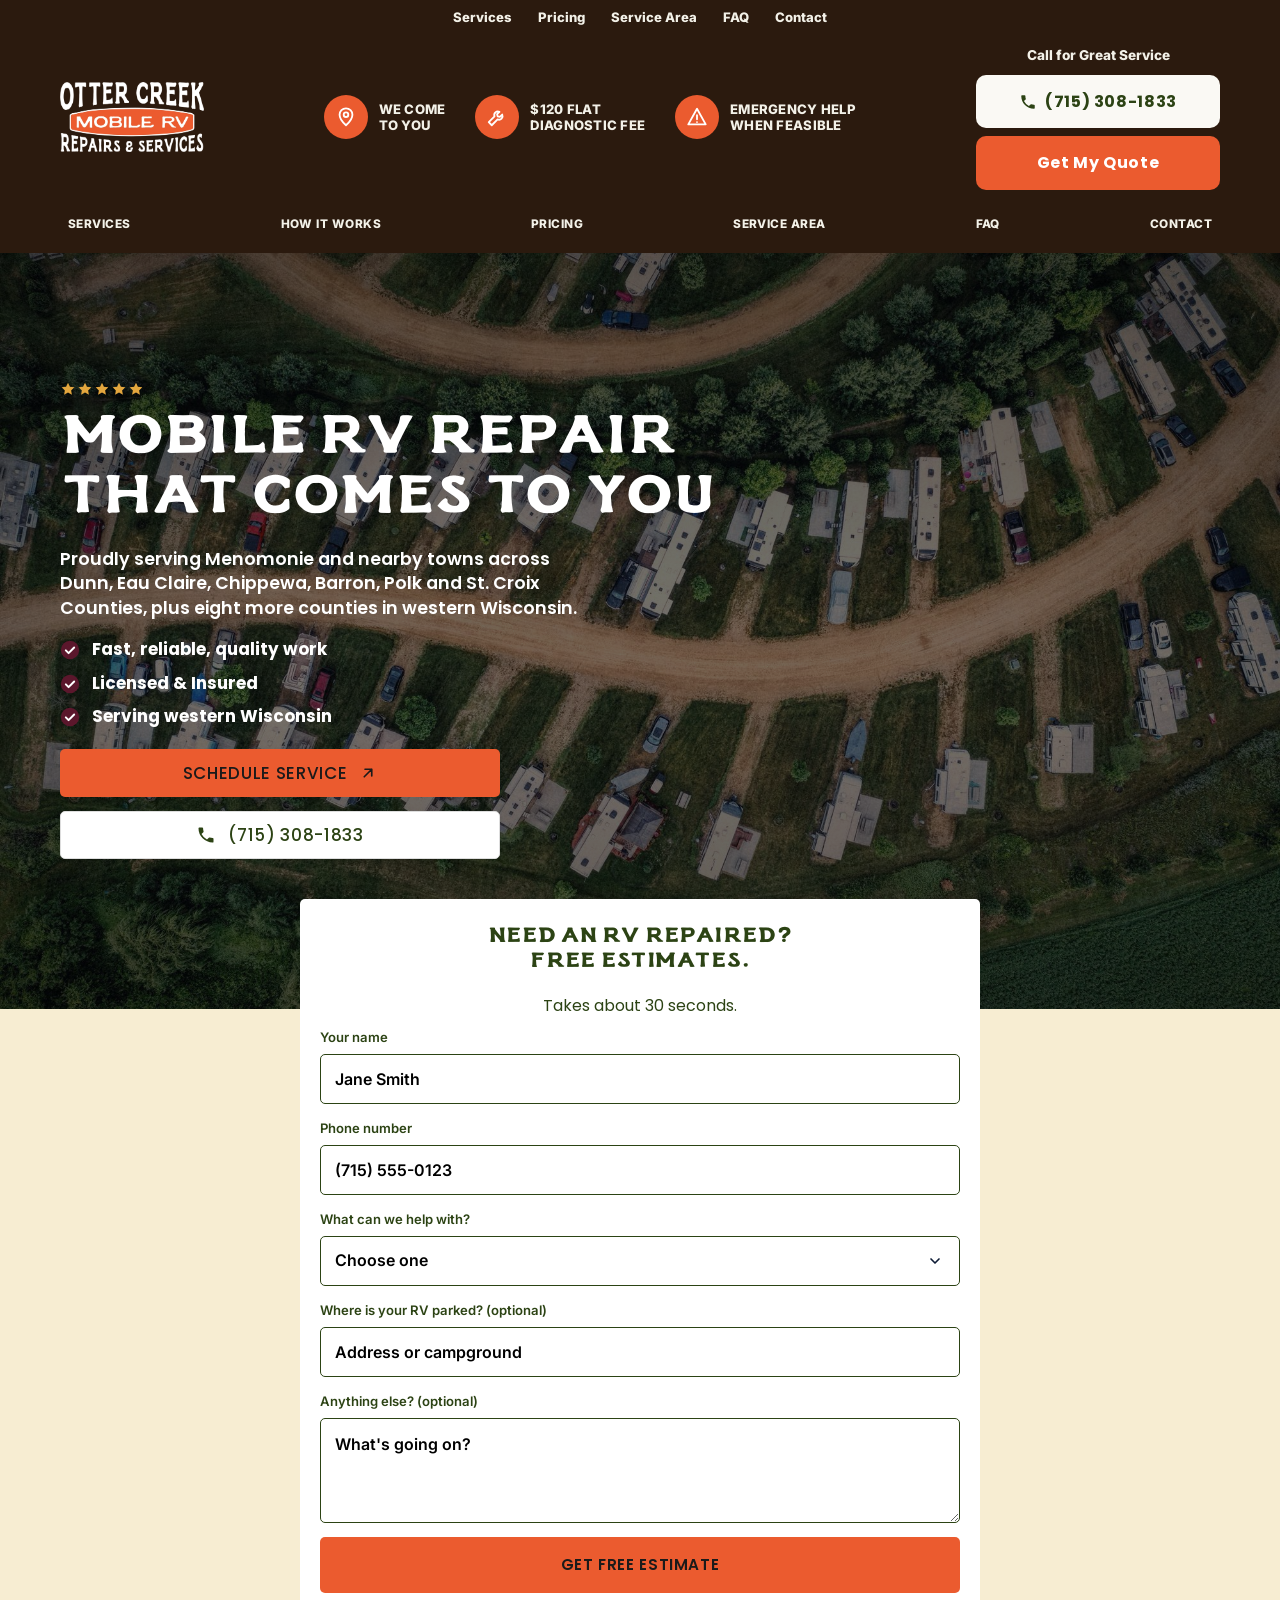
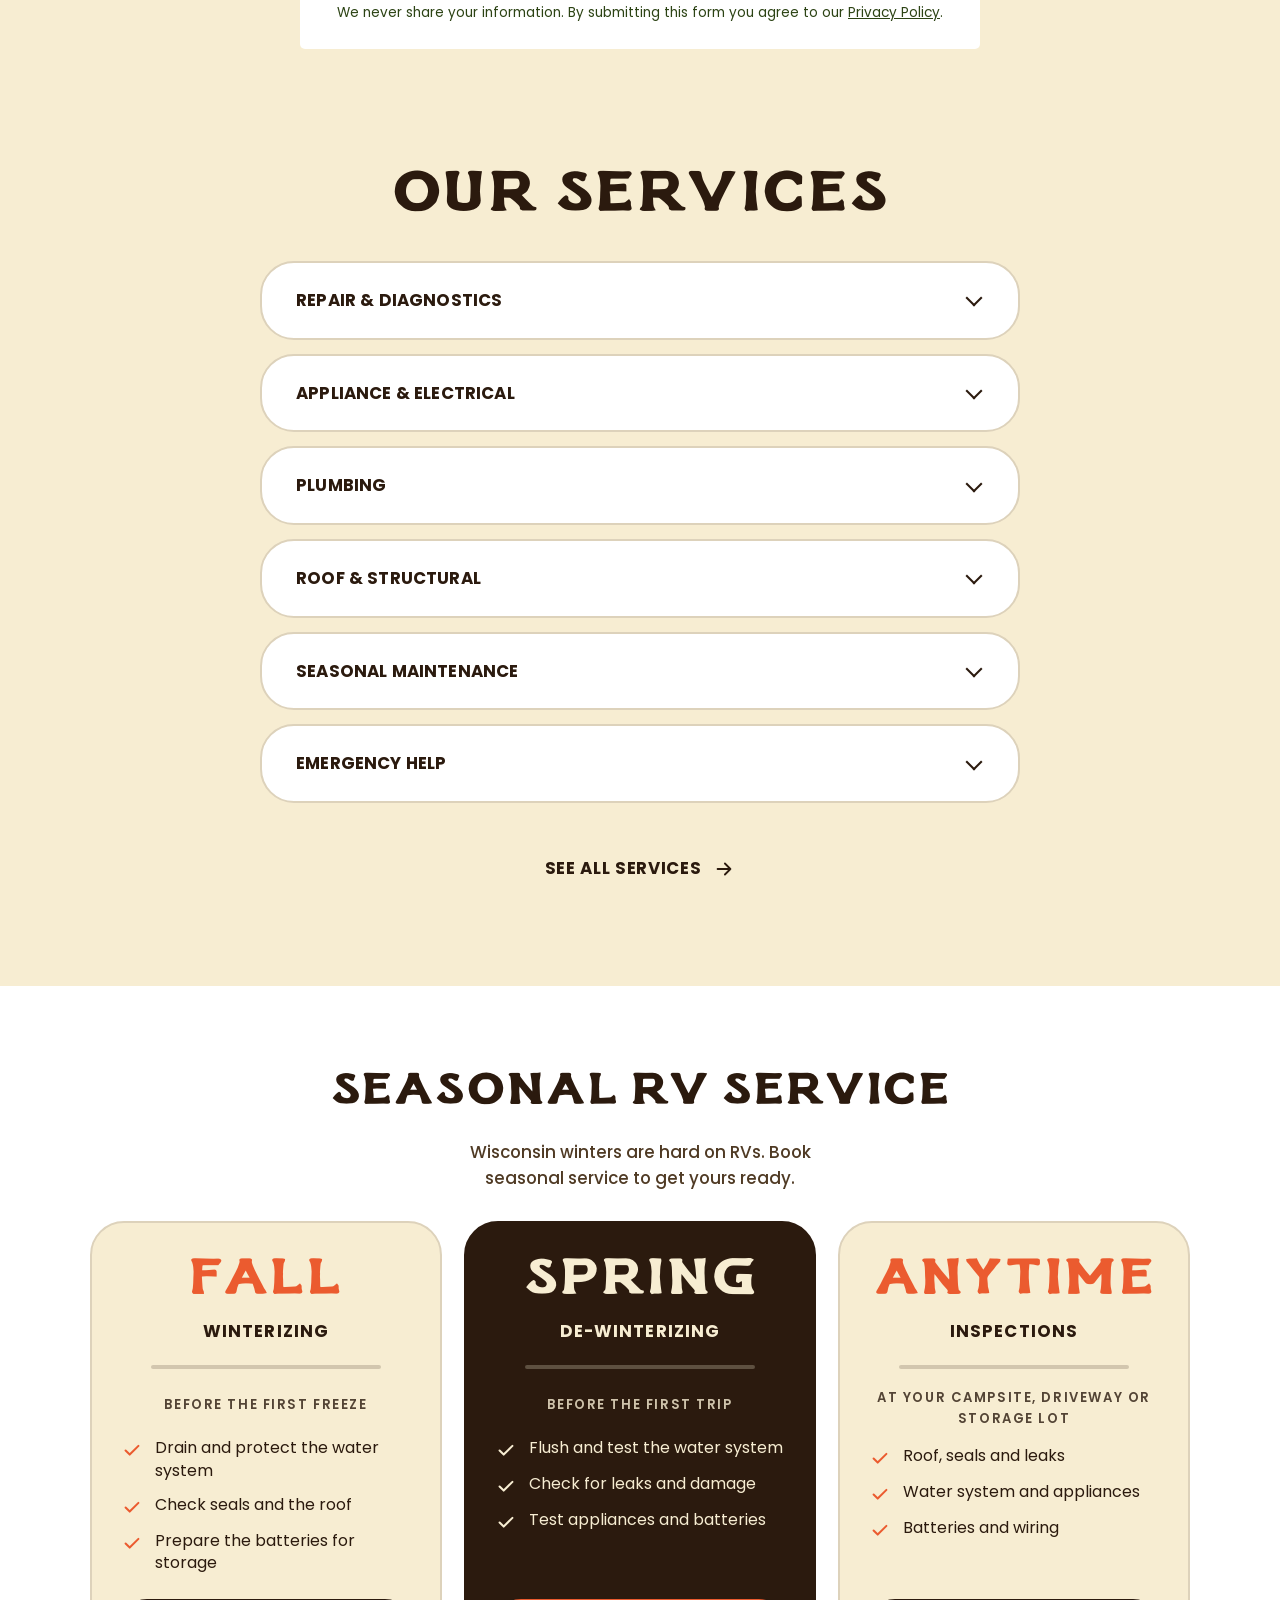
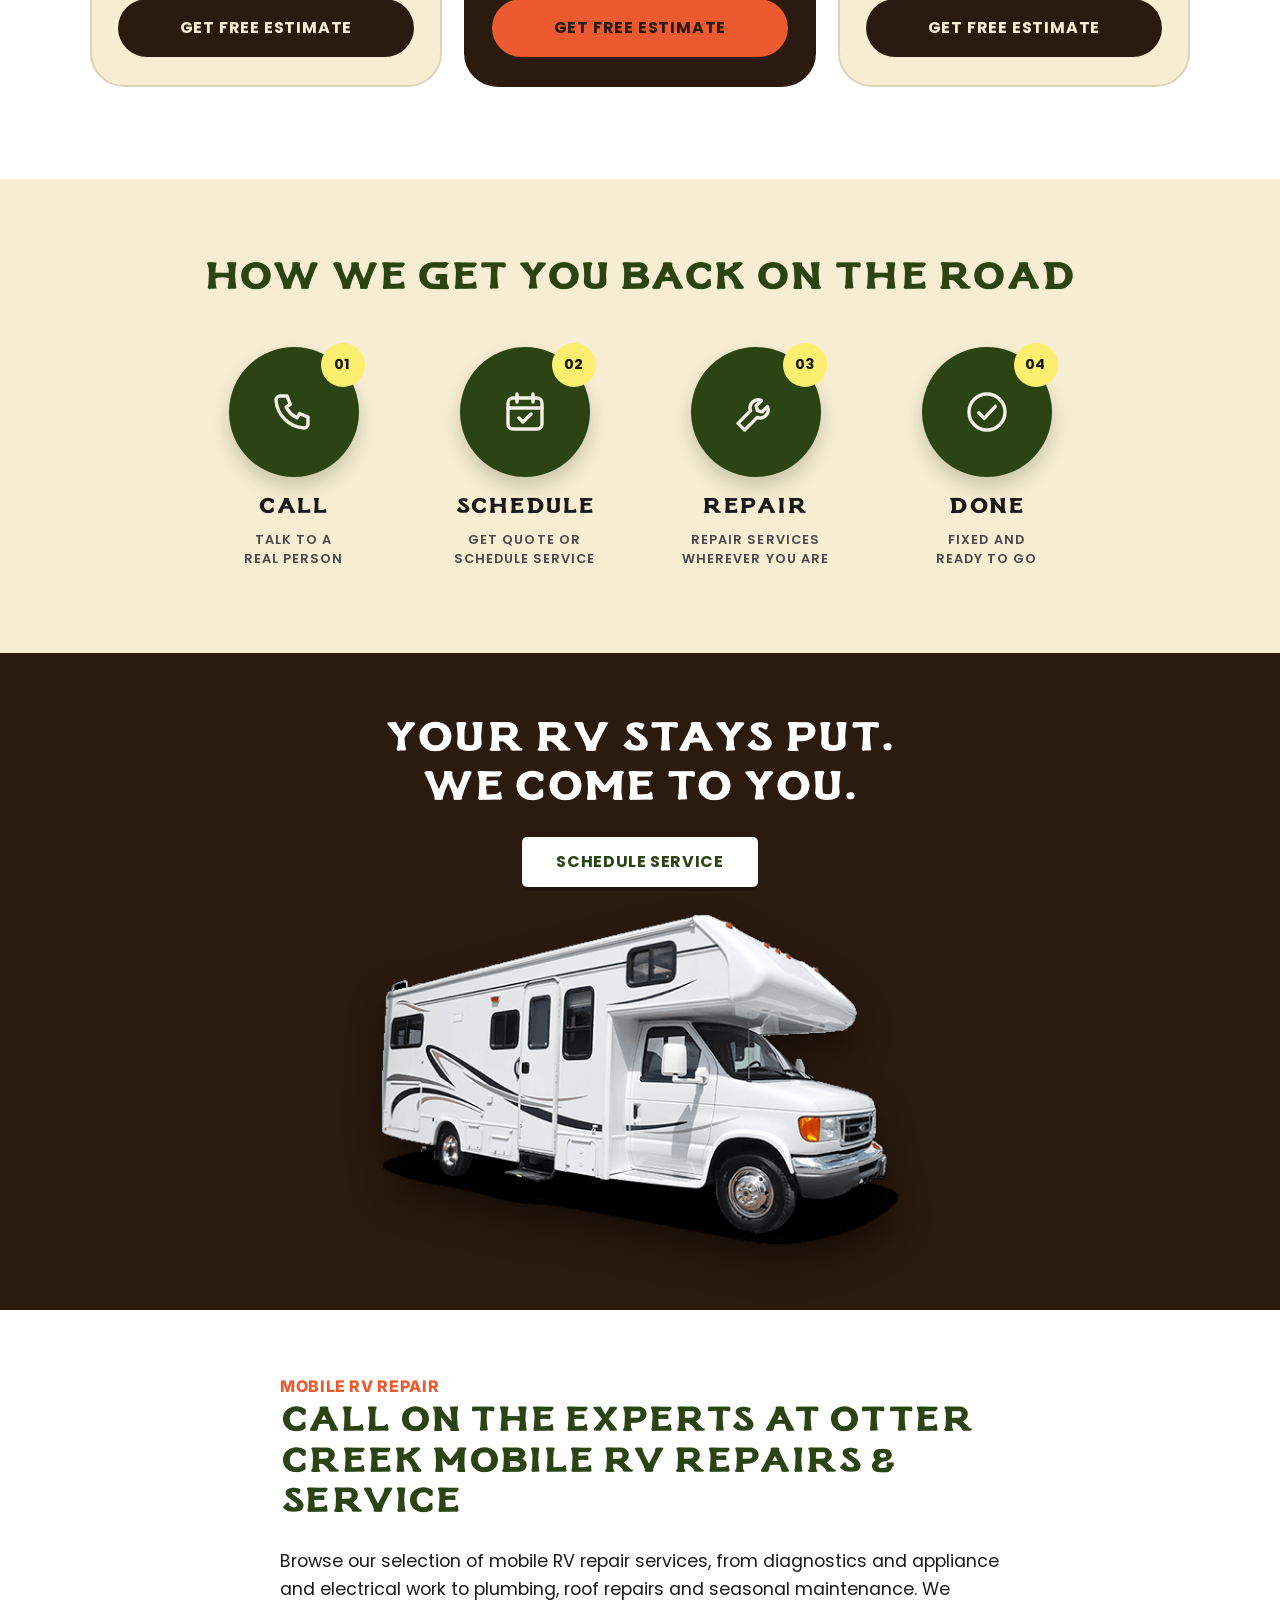
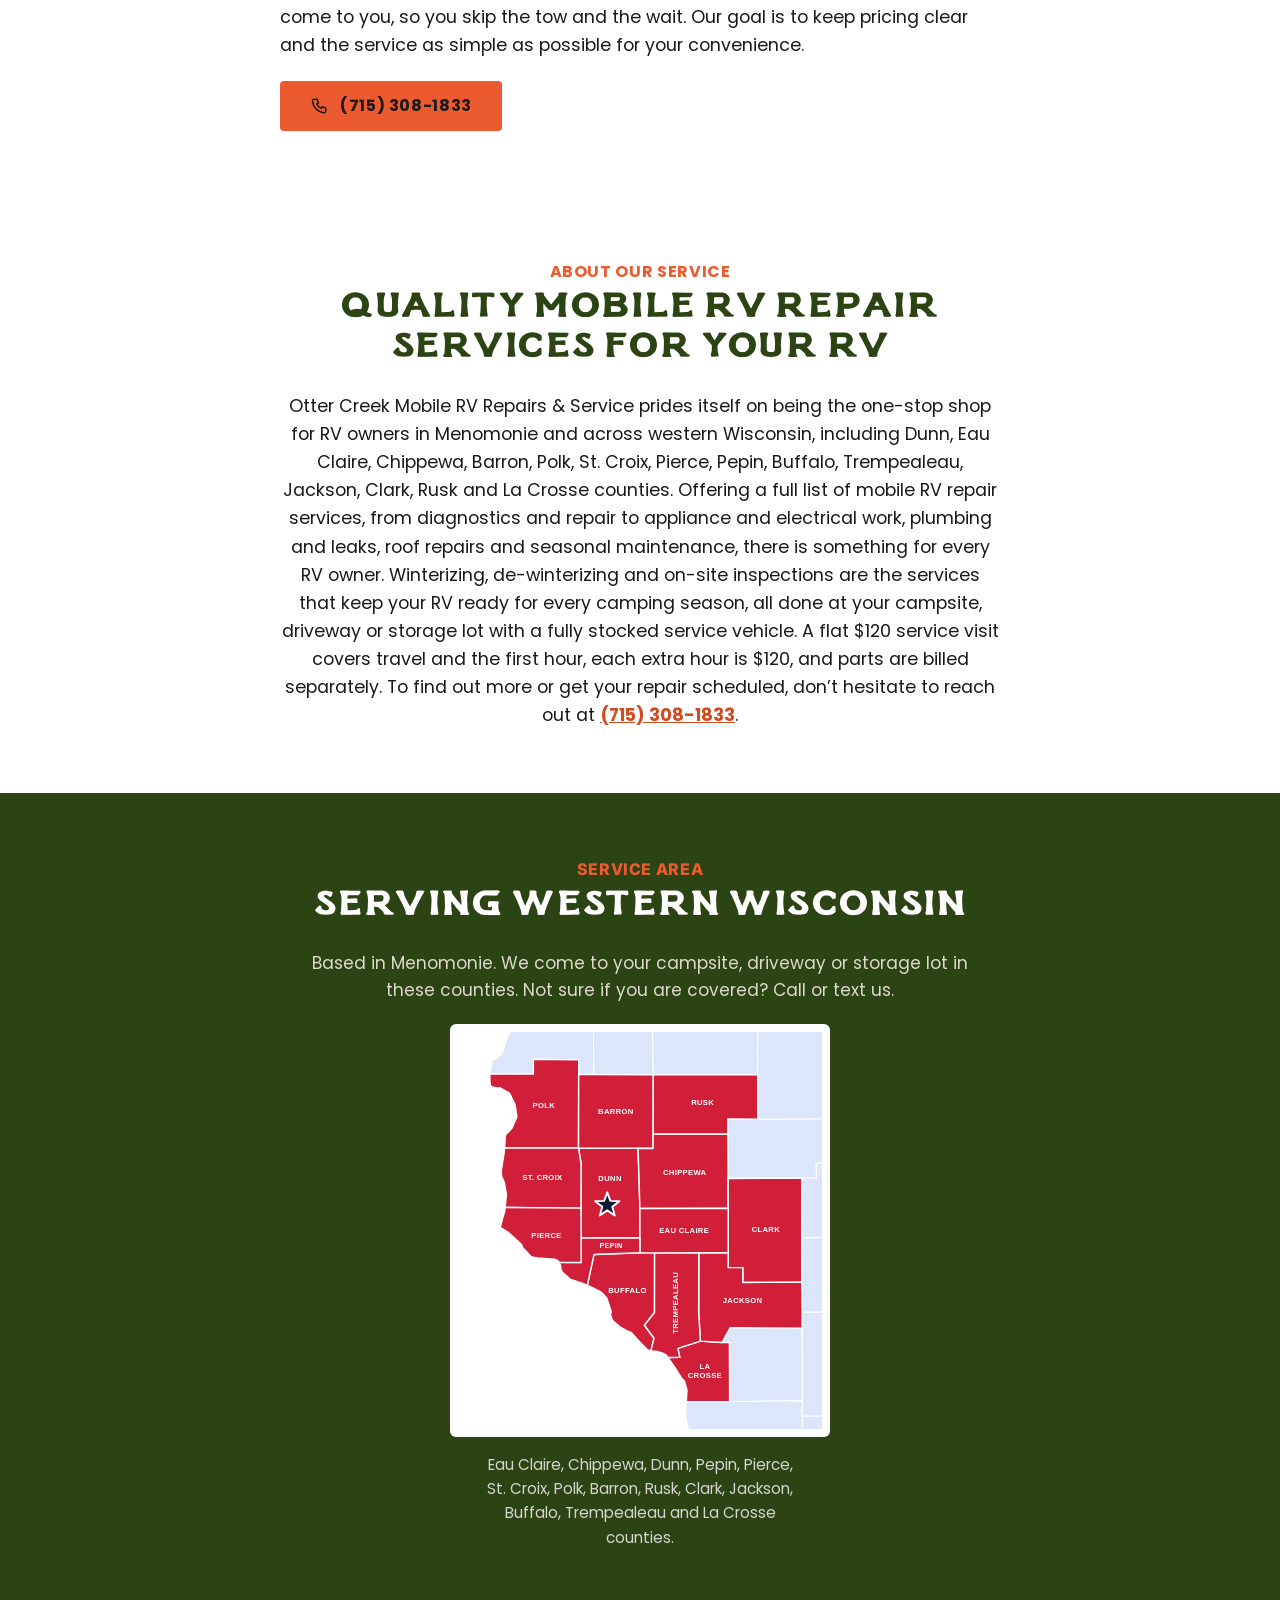
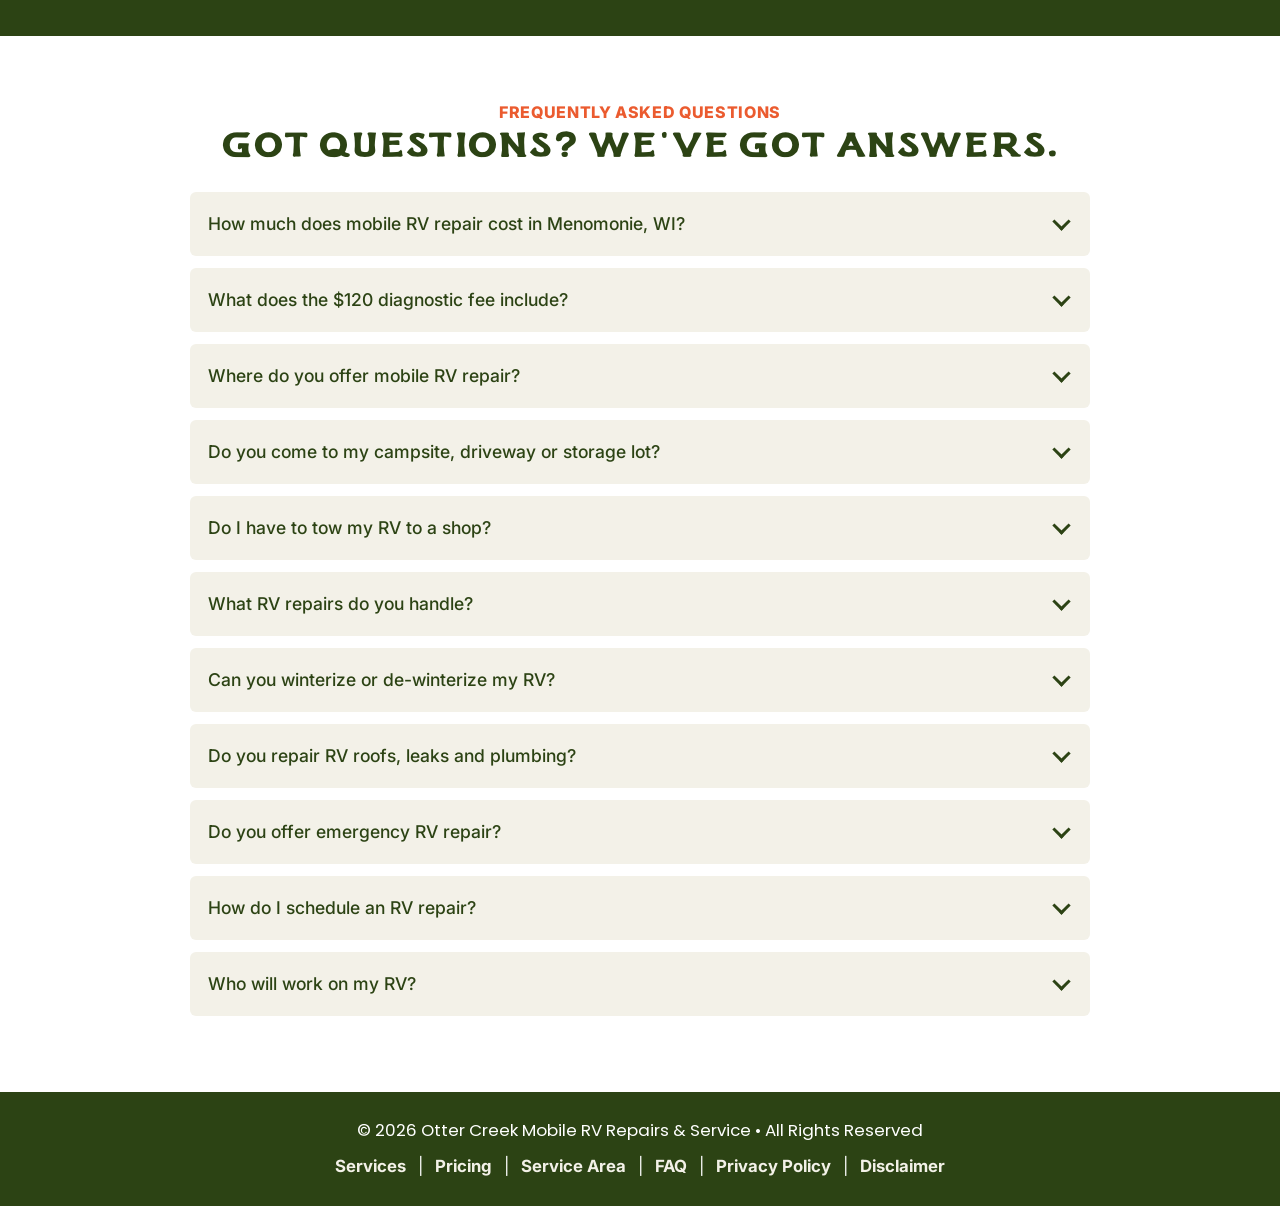
==== commit 602c51c8: "Seasonal RV service section: stacked plan-style cards under Services Co-Authored-By: Claude Sonnet 5" ====
--- a/index.html
+++ b/index.html
@@ -380,6 +380,38 @@
     <a class="sa-all" href="services.html">See all services <svg viewBox="0 0 24 24" width="22" height="22" fill="none" stroke="currentColor" stroke-width="2" stroke-linecap="round" stroke-linejoin="round" aria-hidden="true"><path d="M5 12h14M13 6l6 6-6 6"/></svg></a>
   </div>
 </section>
+<section class="seas" id="seasonal">
+  <div class="container se-in">
+    <h2 class="se-h">Seasonal RV Service</h2>
+    <p class="se-lead">Wisconsin winters are hard on RVs. Book seasonal service to get yours ready.</p>
+    <div class="se-grid">
+      <article class="se-card se-light">
+        <h3 class="se-big">Fall</h3>
+        <p class="se-kind">Winterizing</p>
+        <span class="se-rule" aria-hidden="true"></span>
+        <p class="se-when">Before the first freeze</p>
+        <ul><li><svg viewBox="0 0 24 24" width="22" height="22" fill="none" stroke="currentColor" stroke-width="2.2" stroke-linecap="round" stroke-linejoin="round" aria-hidden="true"><path d="m5 12.5 4.5 4.5L19 7.5"/></svg><span>Drain and protect the water system</span></li><li><svg viewBox="0 0 24 24" width="22" height="22" fill="none" stroke="currentColor" stroke-width="2.2" stroke-linecap="round" stroke-linejoin="round" aria-hidden="true"><path d="m5 12.5 4.5 4.5L19 7.5"/></svg><span>Check seals and the roof</span></li><li><svg viewBox="0 0 24 24" width="22" height="22" fill="none" stroke="currentColor" stroke-width="2.2" stroke-linecap="round" stroke-linejoin="round" aria-hidden="true"><path d="m5 12.5 4.5 4.5L19 7.5"/></svg><span>Prepare the batteries for storage</span></li></ul>
+        <a class="se-btn" href="#quote">Get free estimate</a>
+      </article>
+      <article class="se-card se-dark">
+        <h3 class="se-big">Spring</h3>
+        <p class="se-kind">De-winterizing</p>
+        <span class="se-rule" aria-hidden="true"></span>
+        <p class="se-when">Before the first trip</p>
+        <ul><li><svg viewBox="0 0 24 24" width="22" height="22" fill="none" stroke="currentColor" stroke-width="2.2" stroke-linecap="round" stroke-linejoin="round" aria-hidden="true"><path d="m5 12.5 4.5 4.5L19 7.5"/></svg><span>Flush and test the water system</span></li><li><svg viewBox="0 0 24 24" width="22" height="22" fill="none" stroke="currentColor" stroke-width="2.2" stroke-linecap="round" stroke-linejoin="round" aria-hidden="true"><path d="m5 12.5 4.5 4.5L19 7.5"/></svg><span>Check for leaks and damage</span></li><li><svg viewBox="0 0 24 24" width="22" height="22" fill="none" stroke="currentColor" stroke-width="2.2" stroke-linecap="round" stroke-linejoin="round" aria-hidden="true"><path d="m5 12.5 4.5 4.5L19 7.5"/></svg><span>Test appliances and batteries</span></li></ul>
+        <a class="se-btn" href="#quote">Get free estimate</a>
+      </article>
+      <article class="se-card se-light">
+        <h3 class="se-big">Anytime</h3>
+        <p class="se-kind">Inspections</p>
+        <span class="se-rule" aria-hidden="true"></span>
+        <p class="se-when">At your campsite, driveway or storage lot</p>
+        <ul><li><svg viewBox="0 0 24 24" width="22" height="22" fill="none" stroke="currentColor" stroke-width="2.2" stroke-linecap="round" stroke-linejoin="round" aria-hidden="true"><path d="m5 12.5 4.5 4.5L19 7.5"/></svg><span>Roof, seals and leaks</span></li><li><svg viewBox="0 0 24 24" width="22" height="22" fill="none" stroke="currentColor" stroke-width="2.2" stroke-linecap="round" stroke-linejoin="round" aria-hidden="true"><path d="m5 12.5 4.5 4.5L19 7.5"/></svg><span>Water system and appliances</span></li><li><svg viewBox="0 0 24 24" width="22" height="22" fill="none" stroke="currentColor" stroke-width="2.2" stroke-linecap="round" stroke-linejoin="round" aria-hidden="true"><path d="m5 12.5 4.5 4.5L19 7.5"/></svg><span>Batteries and wiring</span></li></ul>
+        <a class="se-btn" href="#quote">Get free estimate</a>
+      </article>
+    </div>
+  </div>
+</section>
 <section class="hwk" id="how">
   <div class="container">
     <h2 class="hwk-h">How we get you back on the road</h2>
--- a/styles.css
+++ b/styles.css
@@ -1739,8 +1739,8 @@
 @media(max-width:700px){.hero::after{background:linear-gradient(rgba(0,0,0,.86),rgba(0,0,0,.8))!important}}
 
 /* Hero: aerial campground photo, black tint */
-.hero{background:#000 url("assets/hero-aerial-desktop.jpg") center/cover no-repeat!important}
-.hero::after{background:linear-gradient(rgba(0,0,0,.78),rgba(0,0,0,.7) 55%,rgba(0,0,0,.78))!important}
+.hero{background:#000 url("assets/hero-film-desktop.jpg") center/cover no-repeat!important}
+.hero::after{background:linear-gradient(rgba(0,0,0,.64),rgba(0,0,0,.54) 55%,rgba(0,0,0,.64))!important}
 @media(max-width:700px){.hero{background-image:url("assets/hero-aerial-mobile.jpg")!important;background-position:50% 50%}.hero::after{background:linear-gradient(rgba(0,0,0,.8),rgba(0,0,0,.72))!important}}
 
 /* Quote form on the lighter blue */
@@ -1926,10 +1926,10 @@
 @media(min-width:981px){.hero h1{font-size:3.4rem!important;line-height:1.1!important}}
 .hero .lead{font-weight:700!important}
 /* Phone hero photo: tighter crop so RV rows reach the bottom of the photo */
-@media(max-width:700px){.hero-copy::before{background:linear-gradient(rgba(0,0,0,.62),rgba(0,0,0,.72)),url("assets/hero-aerial-mobile2.jpg") 50% 0/cover no-repeat!important}}
+@media(max-width:700px){.hero-copy::before{background:linear-gradient(rgba(0,0,0,.48),rgba(0,0,0,.6)),url("assets/hero-film-mobile.jpg") 50% 0/cover no-repeat!important}}
 
 /* How it works: four round icon steps */
-.hwk{background:#f3f1e8!important;padding:56px 0 60px!important;margin:0!important}
+.hwk{background:#f7edd2!important;padding:56px 0 60px!important;margin:0!important}
 .hwk .container{width:calc(100% - 36px);max-width:900px;margin-inline:auto;display:grid;justify-items:center;text-align:center}
 .hwk-h{font-size:1.7rem!important;line-height:1.15!important;color:#2c4314!important;margin:0 0 20px!important;text-align:center!important;max-width:16ch;text-wrap:balance}
 .hwk-rule{display:block;width:100%;max-width:720px;height:3px;background:#eb5b2f;margin-bottom:44px}
@@ -1997,14 +1997,14 @@
 .sa-link{justify-self:start;font-size:.82rem;font-weight:700;letter-spacing:.14em;text-transform:uppercase;color:#2c4314;text-decoration:underline;text-underline-offset:4px}
 @media(min-width:700px){.sa summary{font-size:1.05rem;padding:26px 34px}.sa-body{padding:0 34px 28px}}
 /* Services: tan background, brown text */
-.svc6.sa-sec{background:#f1ede3!important}
-.sa-sec .sc-h{color:#3d2512!important}
+.svc6.sa-sec{background:#f7edd2!important}
+.sa-sec .sc-h{color:#2b1a0e!important}
 .sa{background:#faf7ee;border-color:#ddd2bb}
-.sa summary{color:#3d2512}
-.sa summary::after{border-color:#3d2512}
-.sa summary:focus-visible{outline-color:#3d2512}
+.sa summary{color:#2b1a0e}
+.sa summary::after{border-color:#2b1a0e}
+.sa summary:focus-visible{outline-color:#2b1a0e}
 .sa-body p{color:#4f3a24}
-.sa-link{color:#3d2512}
+.sa-link{color:#2b1a0e}
 /* Banner: orange background */
 .pricing.pp{background:#eb5b2f!important}
 .pp-h{color:#fff!important}
@@ -2021,7 +2021,7 @@
 .qc-steps i.on{background:#eb5b2f}
 .quotesec .qc-back{background:none;border:0;color:#2c4314;font:600 .85rem "Poppins",Inter,sans-serif;text-decoration:underline;text-underline-offset:4px;cursor:pointer;justify-self:center;padding:4px}
 /* Phone: brown band behind the form */
-@media(max-width:700px){.hero .quotesec.qs-in{background:#3d2512!important}}
+@media(max-width:700px){.hero .quotesec.qs-in{background:#2b1a0e!important}}
 
 /* Phone only: form without the white card, light text on the brown band */
 @media(max-width:700px){
@@ -2054,7 +2054,7 @@
 /* Phone: form rises over the bottom of the hero photo, fading from photo into brown */
 @media(max-width:700px){
   .hero-copy{padding-bottom:130px!important}
-  .hero .quotesec.qs-in{position:relative;z-index:3;margin-top:-104px!important;padding-top:34px!important;background:linear-gradient(to bottom,rgba(61,37,18,0) 0,rgba(61,37,18,.82) 70px,#3d2512 104px)!important}
+  .hero .quotesec.qs-in{position:relative;z-index:3;margin-top:-104px!important;padding-top:34px!important;background:linear-gradient(to bottom,rgba(43,26,14,0) 0,rgba(43,26,14,.82) 70px,#2b1a0e 104px)!important}
 }
 @media(max-width:700px){
   .quotesec .quote-card label{padding-left:0!important;text-indent:14px}
@@ -2064,13 +2064,13 @@
 /* Phone: brown panel with rounded top corners rises over the bottom of the photo */
 @media(max-width:700px){
   .hero-copy{padding-bottom:100px!important}
-  .hero .quotesec.qs-in{margin-top:-64px!important;padding-top:36px!important;background:#3d2512!important;border-radius:28px 28px 0 0;box-shadow:0 -12px 28px rgba(0,0,0,.4)}
+  .hero .quotesec.qs-in{margin-top:-64px!important;padding-top:36px!important;background:#2b1a0e!important;border-radius:28px 28px 0 0;box-shadow:0 -12px 28px rgba(0,0,0,.4)}
 }
 
 /* Phone: the brown panel is as wide as the hero buttons, floats over the photo, tan behind */
 @media(max-width:700px){
-  .hero{background:#f1ede3!important;padding-bottom:36px!important}
-  .hero .quotesec.qs-in{width:min(320px,calc(100% - 32px))!important;margin:-64px auto 0!important;padding:32px 20px 28px!important;border-radius:28px!important;background:#3d2512!important;box-shadow:0 14px 34px rgba(0,0,0,.4)}
+  .hero{background:#f7edd2!important;padding-bottom:36px!important}
+  .hero .quotesec.qs-in{width:min(320px,calc(100% - 32px))!important;margin:-64px auto 0!important;padding:32px 20px 28px!important;border-radius:28px!important;background:#2b1a0e!important;box-shadow:0 14px 34px rgba(0,0,0,.4)}
 }
 
 /* Phone: the form panel sits 12px under the call button, same gap as between the two hero buttons */
@@ -2083,7 +2083,7 @@
 
 /* Form is its own section again, between the hero and Services */
 .hero-grid{grid-template-columns:1fr!important}
-.quotesec{background:#f1ede3!important;padding:0 0 36px!important;display:flow-root}
+.quotesec{background:#f7edd2!important;padding:0 0 36px!important;display:flow-root}
 .quotesec .container{position:relative;z-index:3}
 @media(min-width:701px){
   .hero{padding-bottom:150px!important}
@@ -2093,7 +2093,7 @@
   .hero{padding-bottom:0!important}
   .quotesec{padding:0 0 36px!important}
   .quotesec .container{width:min(320px,calc(100% - 32px))!important;max-width:none;margin:-64px auto 0!important;padding:0!important}
-  .quotesec .quote-card{background:#3d2512!important;border-radius:28px!important;padding:32px 20px 28px!important;box-shadow:0 14px 34px rgba(0,0,0,.4)!important}
+  .quotesec .quote-card{background:#2b1a0e!important;border-radius:28px!important;padding:32px 20px 28px!important;box-shadow:0 14px 34px rgba(0,0,0,.4)!important}
 }
 /* Phone: no overlap, the form card sits in its own section below the photo */
 @media(max-width:700px){
@@ -2105,19 +2105,19 @@
 .quotesec .quote-card,.quotesec .quote-card:focus-within{box-shadow:none!important}
 
 /* Header: brown background */
-.site-header,.hd-main,.util,.doc-head{background:#3d2512!important}
-.menu,.menu .menu-toggle,.menu-in,#menu-list{background:#3d2512!important}
+.site-header,.hd-main,.util,.doc-head{background:#2b1a0e!important}
+.menu,.menu .menu-toggle,.menu-in,#menu-list{background:#2b1a0e!important}
 @media(max-width:700px){
-  .site-header{position:relative!important;background:#3d2512!important}
-  .site-header .hd-main{background:#3d2512!important;padding:12px 16px!important}
+  .site-header{position:relative!important;background:#2b1a0e!important}
+  .site-header .hd-main{background:#2b1a0e!important;padding:12px 16px!important}
   .hd-main .brand img{height:56px!important;filter:none!important}
   .hero-copy{padding-top:56px!important}
 }
 .hd-btn,.hd-btn.btn-outline,.hd-btn.btn-primary{border-color:transparent!important}
 @media(max-width:700px){
-  .menu,.menu.open,.menu .menu-in,.menu #menu-list,.menu-in,#menu-list,.menu .menu-toggle{background:#3d2512!important}
-}
-@media(max-width:700px){.menu,.menu.open,.menu .menu-in,.menu #menu-list,.menu-in,#menu-list{background:#4a2d16!important;top:88px!important}}
+  .menu,.menu.open,.menu .menu-in,.menu #menu-list,.menu-in,#menu-list,.menu .menu-toggle{background:#2b1a0e!important}
+}
+@media(max-width:700px){.menu,.menu.open,.menu .menu-in,.menu #menu-list,.menu-in,#menu-list{background:#38241a!important;top:88px!important}}
 /* Phone: form card is as wide as the Services pills */
 @media(max-width:700px){.quotesec .container{width:calc(100% - 36px)!important}}
 /* Phone: more space above the hero text */
@@ -2129,35 +2129,78 @@
 @media(max-width:700px){.hb,.qc-submit,.quotesec .qc-submit,.pp-btn,a.pp-btn,.slant-btn{letter-spacing:.05em!important;font-size:1rem!important}}
 
 /* See all services link */
-.sa-all{justify-self:center;display:inline-flex;align-items:center;gap:12px;background:none;border:0;cursor:pointer;padding:12px 8px;font-family:"Poppins",Inter,system-ui,sans-serif;font-weight:700;font-size:1.05rem;letter-spacing:.04em;text-transform:uppercase;color:#3d2512;margin-top:6px}
+.sa-all{justify-self:center;display:inline-flex;align-items:center;gap:12px;background:none;border:0;cursor:pointer;padding:12px 8px;font-family:"Poppins",Inter,system-ui,sans-serif;font-weight:700;font-size:1.05rem;letter-spacing:.04em;text-transform:uppercase;color:#2b1a0e;margin-top:6px}
 .sa-all svg{flex:none}
 .sa-all:hover{color:#eb5b2f}
-.sa-all:focus-visible{outline:3px solid #3d2512;outline-offset:3px;border-radius:6px}
+.sa-all:focus-visible{outline:3px solid #2b1a0e;outline-offset:3px;border-radius:6px}
 
 /* Services page */
-.svp-page{background:#f1ede3;color:#3d2512}
+.svp-page{background:#f7edd2;color:#2b1a0e}
 .svp-in{width:calc(100% - 36px);max-width:860px;margin-inline:auto}
 .svp-hero{padding:34px 0 8px}
 .svp-back{margin:0 0 18px;font-size:.9rem}
-.svp-back a{color:#3d2512;text-decoration:underline;text-underline-offset:4px}
-.svp-hero h1{font-size:clamp(2.1rem,9vw,3.2rem)!important;line-height:1.05!important;color:#3d2512!important;margin:0 0 14px!important;text-transform:uppercase}
+.svp-back a{color:#2b1a0e;text-decoration:underline;text-underline-offset:4px}
+.svp-hero h1{font-size:clamp(2.1rem,9vw,3.2rem)!important;line-height:1.05!important;color:#2b1a0e!important;margin:0 0 14px!important;text-transform:uppercase}
 .svp-lead{margin:0;font-family:"Poppins",Inter,system-ui,sans-serif;font-size:1.05rem;line-height:1.6;color:#4f3a24;max-width:46ch}
 .svp-list{padding:24px 0 40px}
 .svp-list .svp-in{display:grid;gap:18px}
 .svp-card{background:#fff;border:2px solid #ddd2bb;border-radius:28px;padding:26px 24px 24px;display:grid;gap:12px;scroll-margin-top:16px}
-.svp-card h2{font-size:1.2rem!important;line-height:1.2!important;color:#3d2512!important;margin:0!important;text-transform:uppercase}
+.svp-card h2{font-size:1.2rem!important;line-height:1.2!important;color:#2b1a0e!important;margin:0!important;text-transform:uppercase}
 .svp-card p{margin:0;font-family:"Poppins",Inter,system-ui,sans-serif;font-size:1rem;line-height:1.6;color:#4f3a24}
 .svp-card ul{margin:0;padding-left:20px;display:grid;gap:6px;font-family:"Poppins",Inter,system-ui,sans-serif;font-size:.98rem;line-height:1.5;color:#4f3a24}
-.svp-card li a{color:#3d2512;text-decoration:underline;text-underline-offset:3px}
-.svp-link{justify-self:start;margin-top:4px;font-family:"Poppins",Inter,system-ui,sans-serif;font-weight:700;font-size:.9rem;letter-spacing:.04em;text-transform:uppercase;color:#3d2512;text-decoration:underline;text-underline-offset:5px}
+.svp-card li a{color:#2b1a0e;text-decoration:underline;text-underline-offset:3px}
+.svp-link{justify-self:start;margin-top:4px;font-family:"Poppins",Inter,system-ui,sans-serif;font-weight:700;font-size:.9rem;letter-spacing:.04em;text-transform:uppercase;color:#2b1a0e;text-decoration:underline;text-underline-offset:5px}
 .svp-link:hover{color:#eb5b2f}
 .svp-cta{background:#eb5b2f;padding:44px 0 48px;text-align:center}
 .svp-cta h2{font-size:1.6rem!important;line-height:1.15!important;color:#fff!important;margin:0 0 10px!important;text-transform:uppercase}
 .svp-cta p{margin:0 0 22px;font-family:"Poppins",Inter,system-ui,sans-serif;font-weight:600;color:#fff}
 .svp-btns{display:grid;gap:12px;justify-items:center}
 .svp-b{display:flex;align-items:center;justify-content:center;width:min(100%,320px);height:58px;border-radius:999px;font-family:"Poppins",Inter,system-ui,sans-serif;font-weight:700;font-size:1rem;letter-spacing:.05em;text-transform:uppercase;text-decoration:none}
-.svp-b1{background:#3d2512;color:#fff}
+.svp-b1{background:#2b1a0e;color:#fff}
 .svp-b2{background:#f3f1e8;color:#1b1a1a}
 @media(min-width:760px){.svp-list .svp-in{grid-template-columns:1fr 1fr}.svp-hero{padding-top:48px}.svp-btns{grid-auto-flow:column;justify-content:center}.svp-b{width:300px}}
 a.sa-all{text-decoration:none}
 .svp-b{gap:.4em}
+/* Phone menu button: three white lines, no background */
+@media(max-width:980px){
+  .hd-main .burger,.burger{background:transparent!important;border:0!important;box-shadow:none!important;border-radius:0!important;width:48px!important;height:48px!important}
+  .hd-main .burger span,.burger span{background:#fff!important;width:30px!important;height:3px!important;margin:3px auto!important;border-radius:2px!important}
+}
+/* Banner: brown background */
+.pricing.pp{background:#2b1a0e!important}
+.pp-h{color:#fff!important}
+.pp-rv{filter:drop-shadow(0 18px 18px rgba(0,0,0,.45))}
+
+/* Seasonal service: stacked plan-style cards */
+.seas{background:#fff;padding:56px 0 60px}
+.se-in{width:calc(100% - 36px);max-width:1100px;margin-inline:auto;display:grid;gap:22px;justify-items:center}
+.se-h{font-size:clamp(1.8rem,8.4vw,2.8rem)!important;line-height:1.05!important;color:#2b1a0e!important;text-align:center!important;margin:0!important;text-transform:uppercase}
+.se-lead{margin:0;max-width:34ch;text-align:center;font-family:"Poppins",Inter,system-ui,sans-serif;font-weight:500;font-size:1.05rem;line-height:1.55;color:#4f3a24}
+.se-grid{display:grid;gap:22px;width:100%;margin-top:8px}
+.se-card{border-radius:34px;padding:34px 26px 28px;display:grid;justify-items:center;text-align:center;gap:6px;border:2px solid #ddd2bb}
+.se-light{background:#f7edd2;color:#2b1a0e}
+.se-dark{background:#2b1a0e;color:#f7edd2;border-color:#2b1a0e}
+.se-big{font-size:clamp(2.6rem,13vw,3.6rem)!important;line-height:1!important;margin:0!important;color:#eb5b2f!important;text-transform:uppercase;letter-spacing:.01em}
+.se-dark .se-big{color:#f7edd2!important}
+.se-kind{margin:4px 0 0;font-family:"Poppins",Inter,system-ui,sans-serif;font-weight:700;font-size:1.05rem;letter-spacing:.06em;text-transform:uppercase}
+.se-rule{display:block;width:78%;height:4px;border-radius:2px;background:rgba(43,26,14,.18);margin:14px 0 12px}
+.se-dark .se-rule{background:rgba(247,237,210,.25)}
+.se-when{margin:0 0 10px;font-family:"Poppins",Inter,system-ui,sans-serif;font-weight:600;font-size:.82rem;letter-spacing:.12em;text-transform:uppercase;opacity:.8}
+.se-card ul{list-style:none;margin:0 0 18px;padding:0;display:grid;gap:12px;text-align:left;width:100%;max-width:290px}
+.se-card li{display:grid;grid-template-columns:22px 1fr;gap:12px;align-items:start;font-family:"Poppins",Inter,system-ui,sans-serif;font-size:1rem;line-height:1.4}
+.se-card li svg{color:#eb5b2f;margin-top:2px}
+.se-dark li svg{color:#f7edd2}
+.se-btn{display:flex;align-items:center;justify-content:center;width:100%;max-width:320px;height:58px;border-radius:999px;background:#2b1a0e;color:#f7edd2;font-family:"Poppins",Inter,system-ui,sans-serif;font-weight:700;font-size:1rem;letter-spacing:.05em;text-transform:uppercase;text-decoration:none}
+.se-dark .se-btn{background:#eb5b2f;color:#2b1a0e}
+.se-btn:hover{filter:brightness(1.12)}
+.se-btn:focus-visible{outline:3px solid #eb5b2f;outline-offset:3px}
+@media(min-width:900px){.seas{padding:84px 0 92px}.se-grid{grid-template-columns:repeat(3,1fr);align-items:stretch}.se-card{grid-template-rows:auto auto auto auto auto 1fr auto}.se-card ul{align-content:start}}
+.se-card{display:flex;flex-direction:column;align-items:center}
+.se-card ul{flex:1 0 auto;align-content:start}
+.se-btn{margin-top:auto}
+@media(min-width:900px){
+  .se-grid{grid-template-columns:repeat(3,minmax(0,1fr))}
+  .se-card{grid-template-rows:none}
+  .se-big{font-size:clamp(2.4rem,4vw,3.4rem)!important}
+  .se-when{min-height:2.6em;display:flex;align-items:center;justify-content:center}
+}
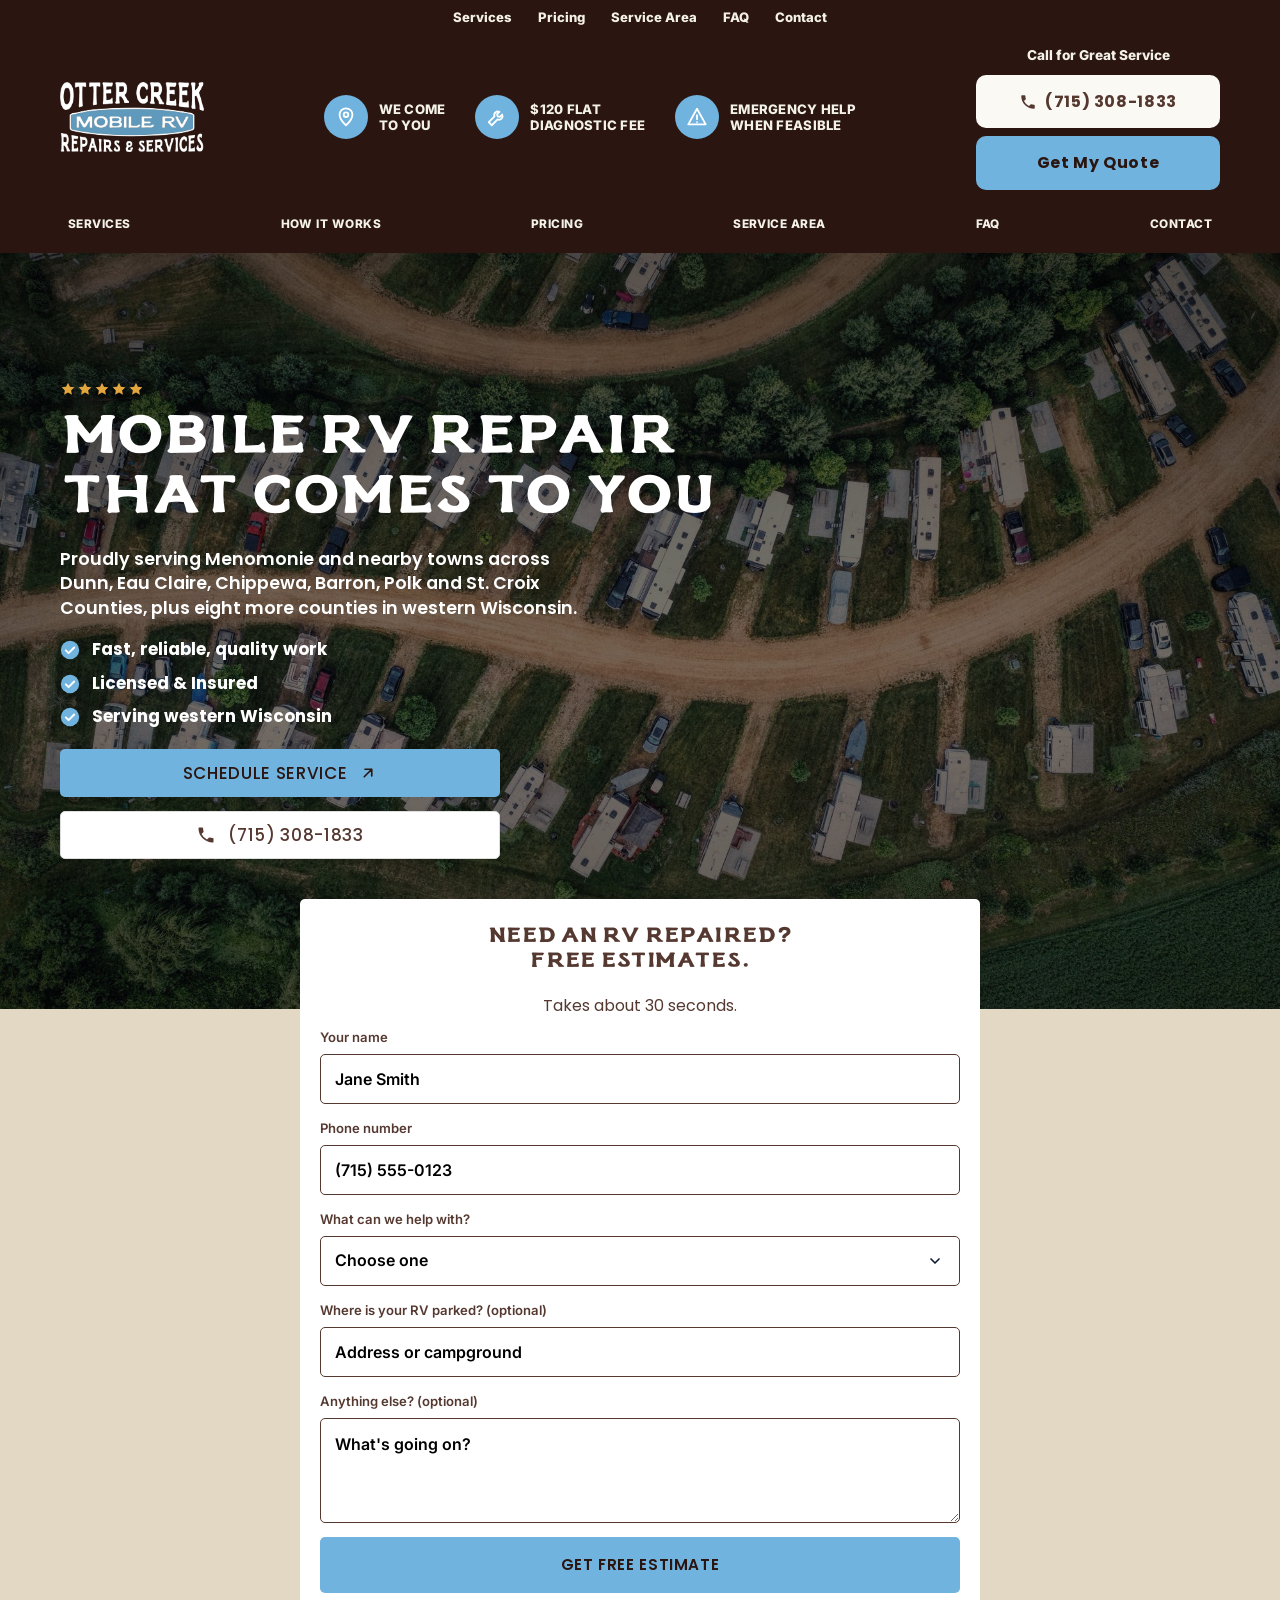
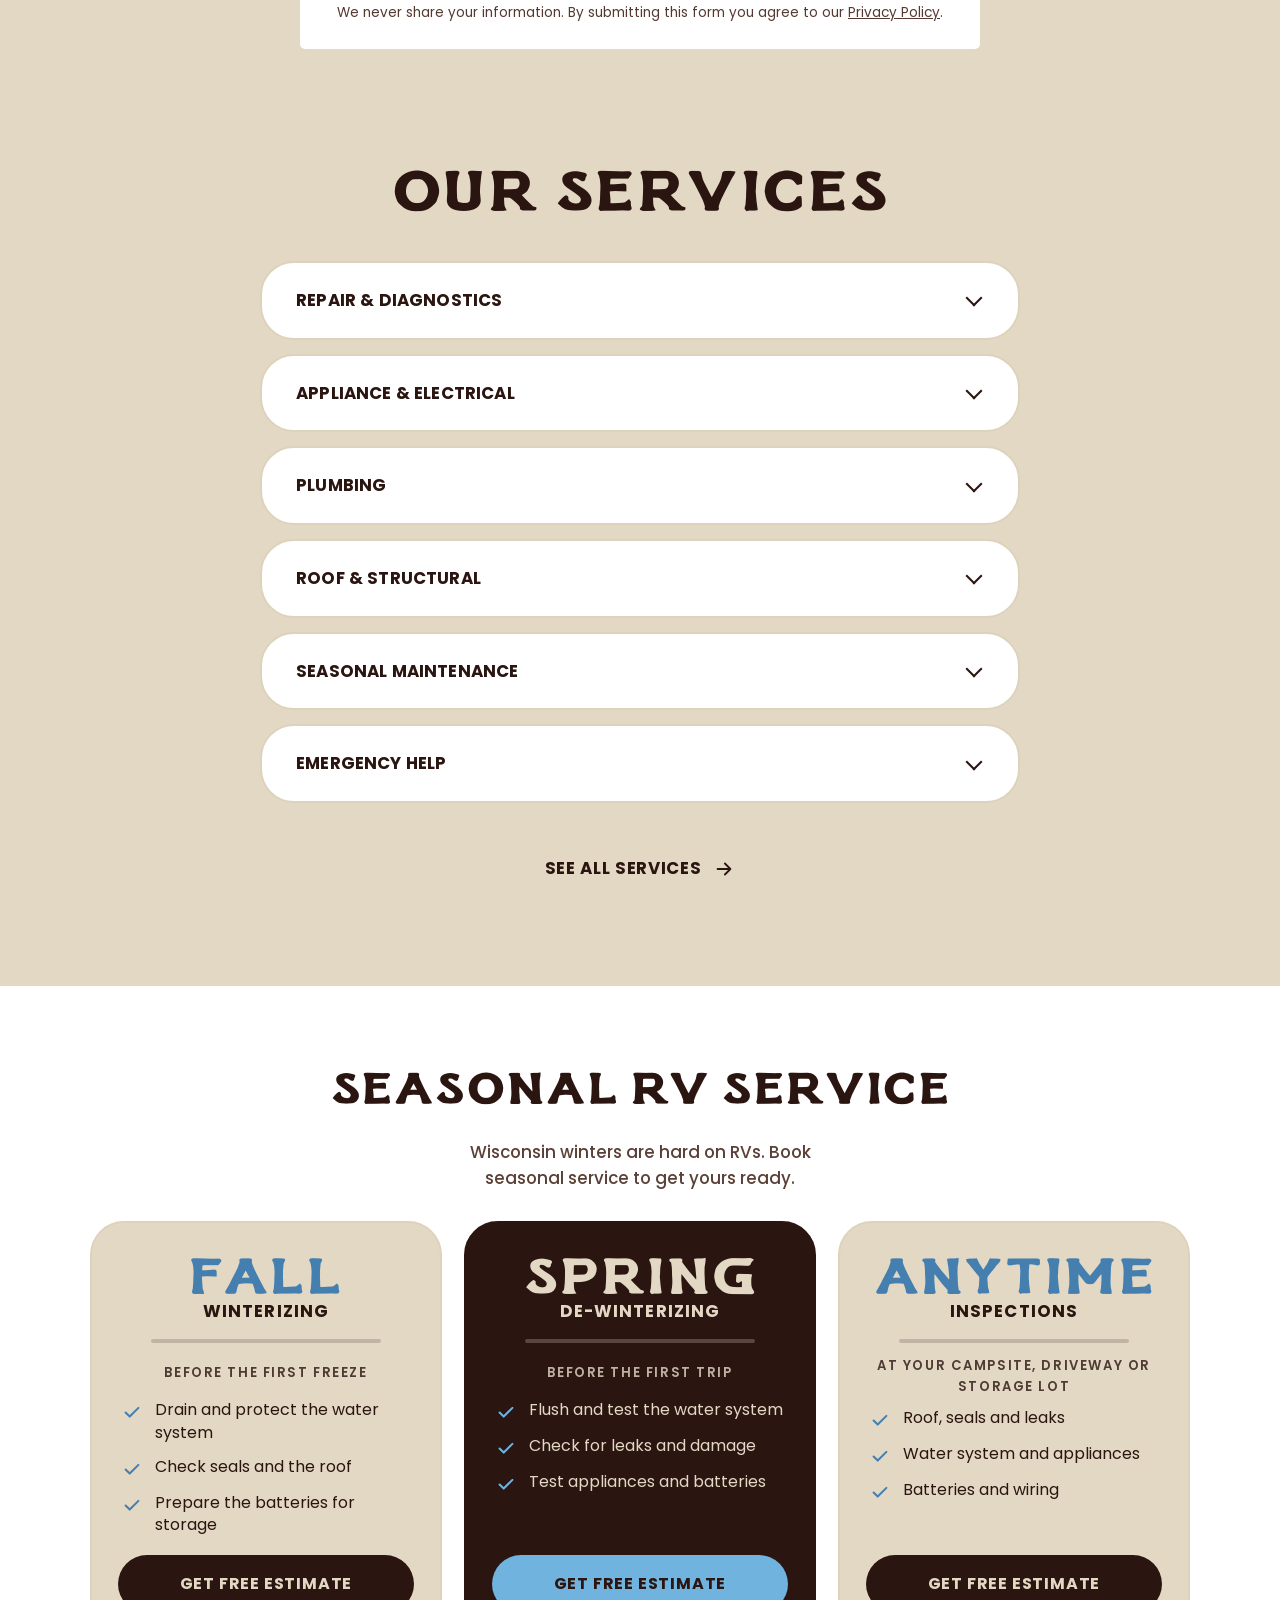
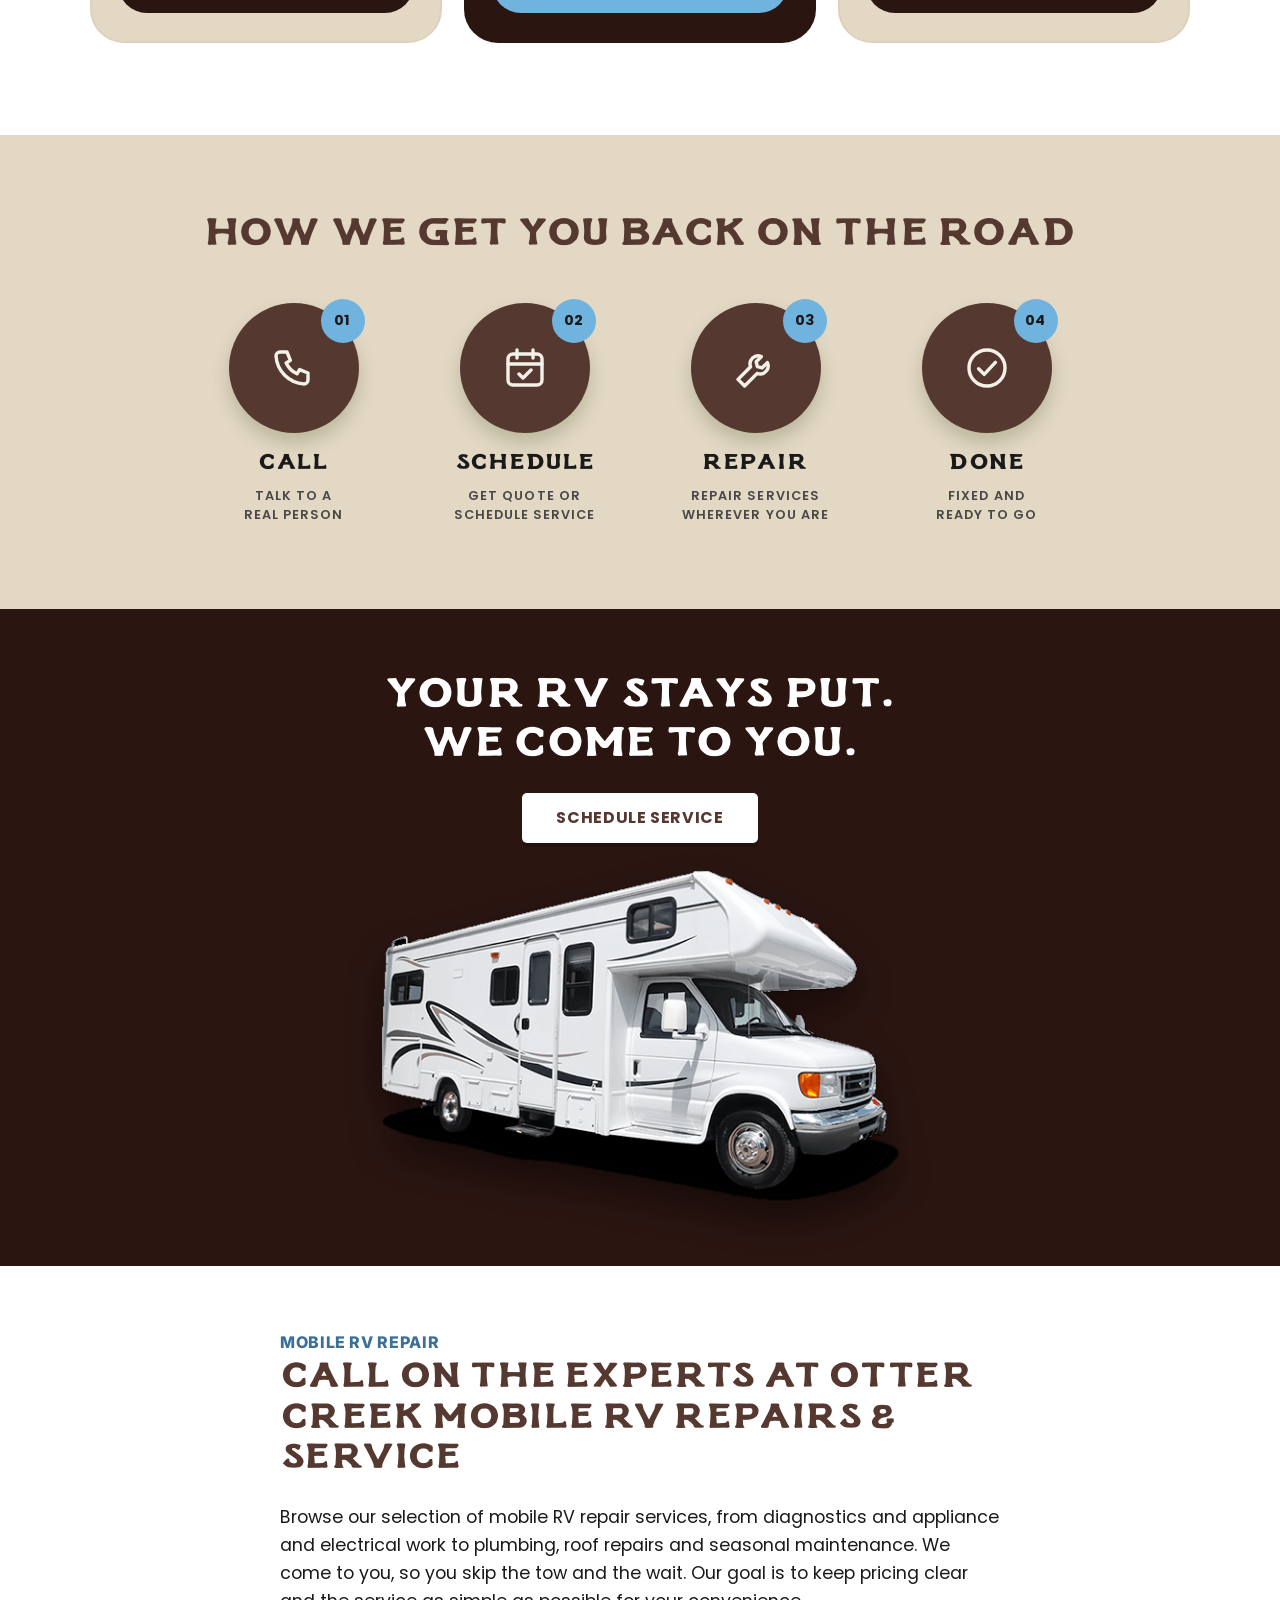
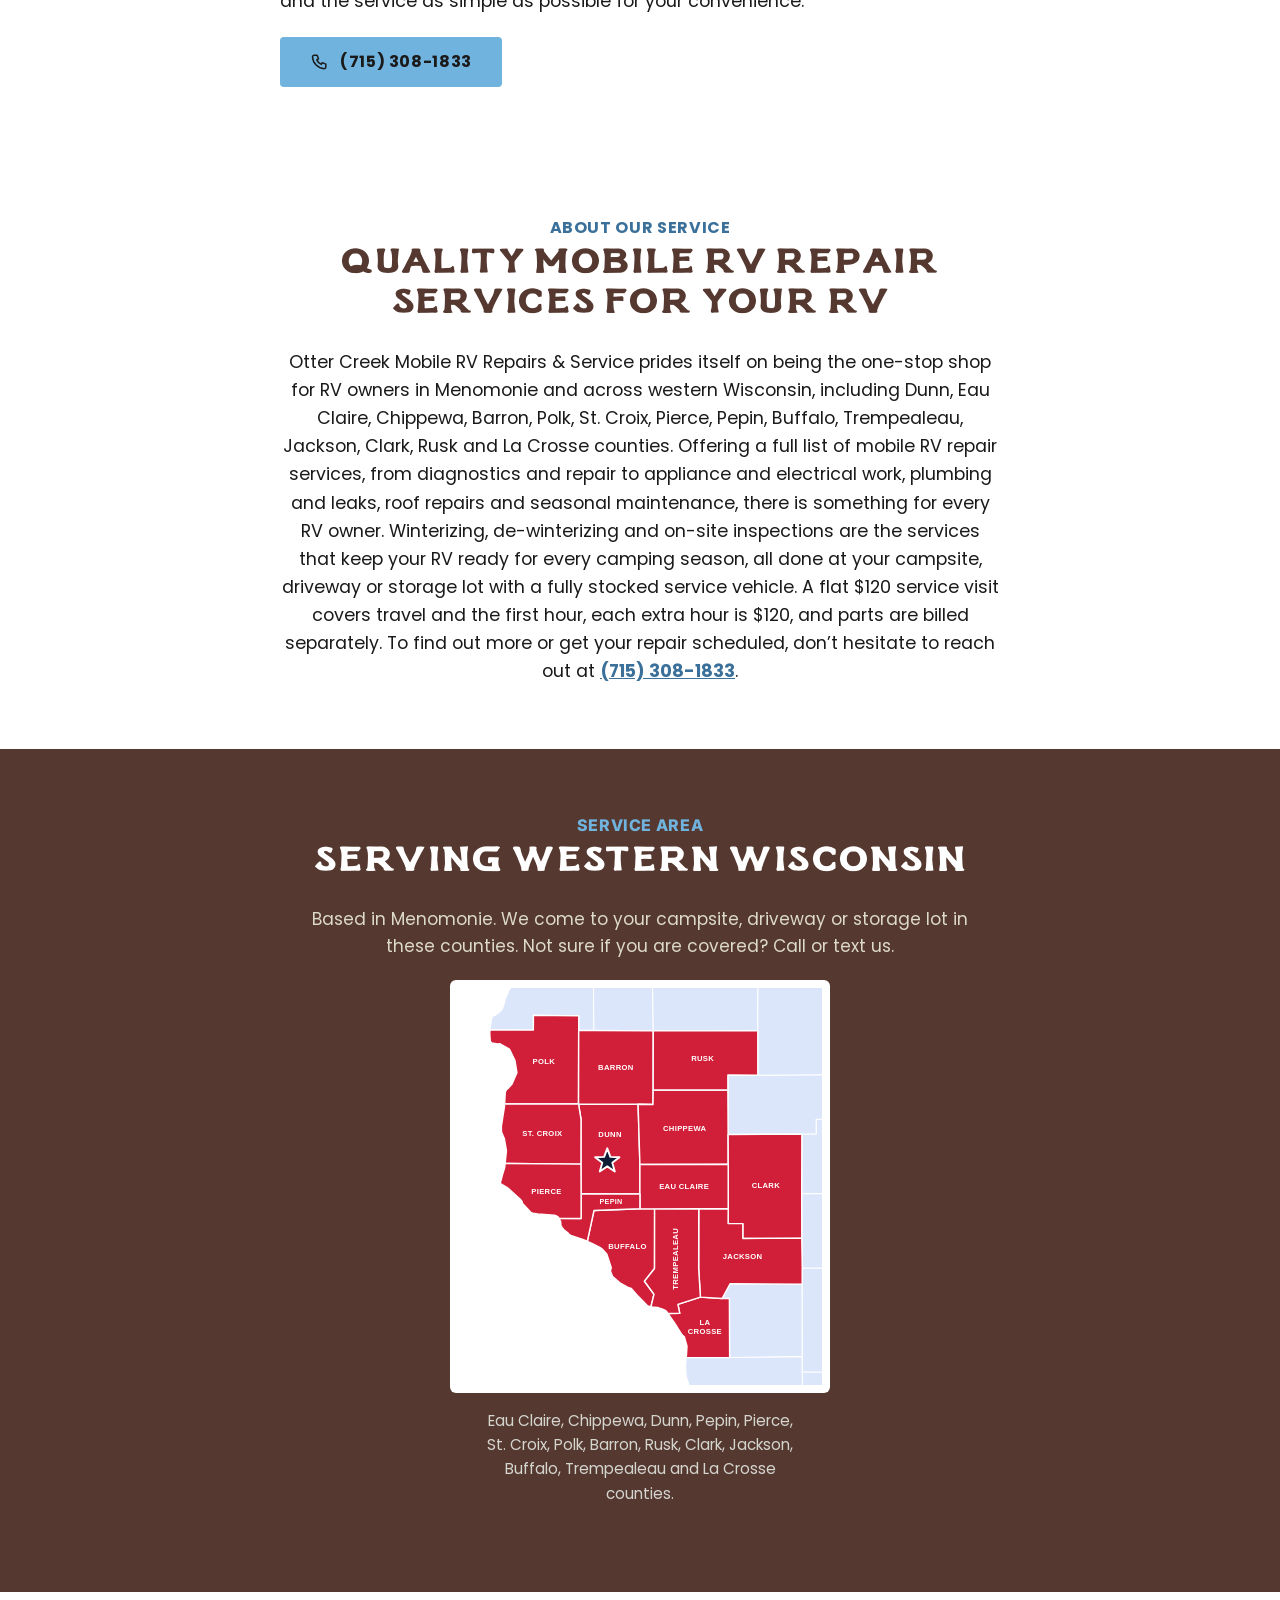
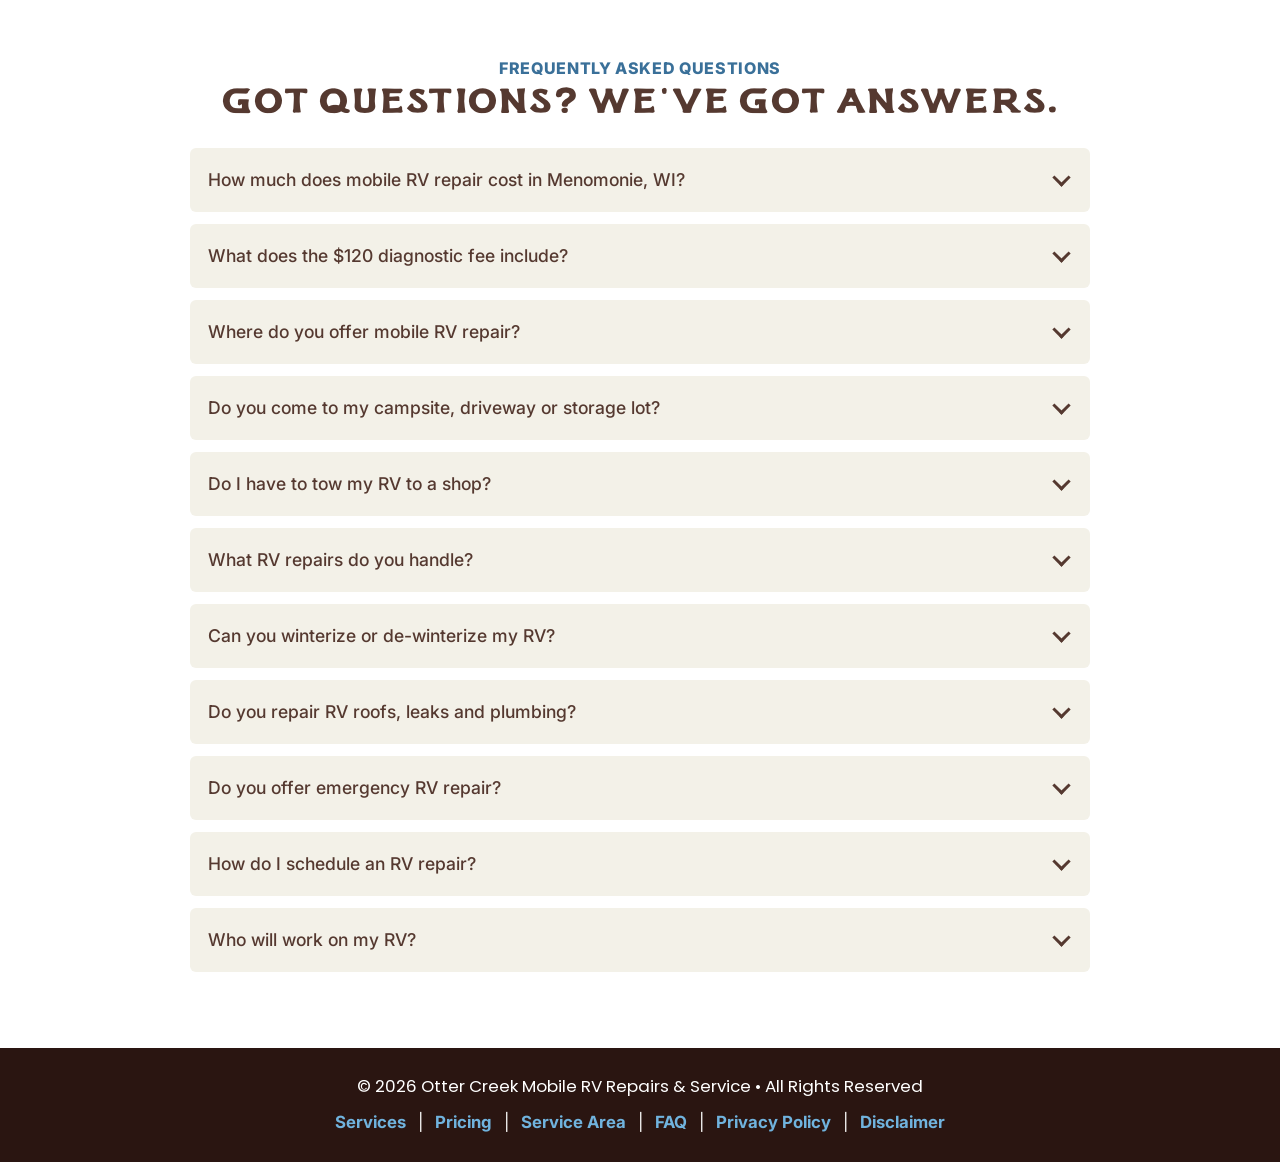
==== commit 01175669: "Blue palette from the label photo: sky blue accents, deep and chocolate browns, cream; blue logo, ta" ====
--- a/index.html
+++ b/index.html
@@ -6,7 +6,7 @@
 <title>Mobile RV Repair in Menomonie, WI | Otter Creek Mobile RV</title>
 <meta name="description" content="Mobile RV repair, diagnostics and seasonal maintenance in Menomonie, WI. We come to your campsite or driveway. $120 flat diagnostic fee. Free quote.">
 <meta name="robots" content="index, follow, max-image-preview:large, max-snippet:-1">
-<meta name="theme-color" content="#5b172c">
+<meta name="theme-color" content="#2a1511">
 <meta name="geo.region" content="US-WI">
 <meta name="geo.placename" content="Menomonie">
 <link rel="canonical" href="https://rv-repair-three.vercel.app/">
@@ -15,7 +15,7 @@
 <meta property="og:title" content="Mobile RV Repair in Menomonie, WI | Otter Creek Mobile RV">
 <meta property="og:description" content="On-site RV repair, diagnostics and seasonal maintenance across western Wisconsin. We come to you. $120 flat diagnostic fee.">
 <meta property="og:url" content="https://rv-repair-three.vercel.app/">
-<meta property="og:image" content="https://rv-repair-three.vercel.app/assets/og-image-new.png">
+<meta property="og:image" content="https://rv-repair-three.vercel.app/assets/og-image-blue.png">
 <meta property="og:image:width" content="1200">
 <meta property="og:image:height" content="630">
 <meta property="og:image:alt" content="Otter Creek Mobile RV Repairs &amp; Service logo">
@@ -23,10 +23,10 @@
 <meta name="twitter:card" content="summary_large_image">
 <meta name="twitter:title" content="Mobile RV Repair in Menomonie, WI | Otter Creek Mobile RV">
 <meta name="twitter:description" content="On-site RV repair, diagnostics and seasonal maintenance across western Wisconsin. We come to you.">
-<meta name="twitter:image" content="https://rv-repair-three.vercel.app/assets/og-image-new.png">
-<link rel="icon" href="assets/favicon-new.png" type="image/png">
+<meta name="twitter:image" content="https://rv-repair-three.vercel.app/assets/og-image-blue.png">
+<link rel="icon" href="assets/favicon-blue.png" type="image/png">
 <link rel="apple-touch-icon" href="assets/apple-touch-icon.png">
-<link rel="preload" as="image" href="assets/logo-orange-white.webp" type="image/webp">
+<link rel="preload" as="image" href="assets/logo-blue-white.webp" type="image/webp">
 <link rel="preconnect" href="https://fonts.googleapis.com">
 <link rel="preconnect" href="https://fonts.gstatic.com" crossorigin>
 <link href="https://fonts.googleapis.com/css2?family=Inter:ital,opsz,wght@0,14..32,100..900;1,14..32,100..900&family=Montserrat:wght@600;700&display=swap" rel="stylesheet">
@@ -43,8 +43,8 @@
    "name": "Otter Creek Mobile RV Repairs & Service",
    "alternateName": "Otter Creek Mobile RV",
    "url": "https://rv-repair-three.vercel.app/",
-   "logo": "https://rv-repair-three.vercel.app/assets/logo-orange-white.webp",
-   "image": "https://rv-repair-three.vercel.app/assets/og-image-new.png",
+   "logo": "https://rv-repair-three.vercel.app/assets/logo-blue-white.webp",
+   "image": "https://rv-repair-three.vercel.app/assets/og-image-blue.png",
    "description": "Mobile RV repair, diagnostics and seasonal maintenance in Menomonie, WI and western Wisconsin. We come to your campsite, driveway or storage lot.",
    "priceRange": "$$",
    "founder": {
@@ -298,7 +298,7 @@
 <header class="site-header">
   <div class="util"><div class="container"><a href="#services">Services</a><a href="#pricing">Pricing</a><a href="#area">Service Area</a><a href="#faq">FAQ</a><a href="#quote">Contact</a></div></div>
   <div class="container hd-main">
-    <a class="brand" href="#top" aria-label="Otter Creek Mobile RV Repairs &amp; Service home"><img src="assets/logo-orange-white.webp" alt="Otter Creek Mobile RV Repairs &amp; Service" width="164" height="80"></a>
+    <a class="brand" href="#top" aria-label="Otter Creek Mobile RV Repairs &amp; Service home"><img src="assets/logo-blue-white.webp" alt="Otter Creek Mobile RV Repairs &amp; Service" width="164" height="80"></a>
     <div class="trust">
       <div><span class="t-ic"><svg viewBox="0 0 24 24" width="22" height="22" fill="none" stroke="currentColor" stroke-width="2" stroke-linecap="round" stroke-linejoin="round" aria-hidden="true"><path d="M12 21s7-6.2 7-11.5A7 7 0 0 0 5 9.5C5 14.8 12 21 12 21z"/><circle cx="12" cy="9.5" r="2.5"/></svg></span><span>We Come<br>To You</span></div>
       <div><span class="t-ic"><svg viewBox="0 0 24 24" width="22" height="22" fill="none" stroke="currentColor" stroke-width="2" stroke-linecap="round" stroke-linejoin="round" aria-hidden="true"><path d="M14.7 6.3a4 4 0 0 0-5.4 5.1L3 17.7 6.3 21l6.3-6.3a4 4 0 0 0 5.1-5.4l-2.6 2.6-2.4-.6-.6-2.4z"/></svg></span><span>$120 Flat<br>Diagnostic Fee</span></div>
--- a/styles.css
+++ b/styles.css
@@ -1,6 +1,6 @@
 :root{
-  --ink:#2c4314; --forest:#2c4314; --forest-d:#2c4314; --orange:#eb5b2f; --orange-d:#d24a20; --orange-h:#d24a20;
-  --bg:#faf9f4; --card:#fff; --muted:#2c4314; --line:#e2e2de; --radius:14px;
+  --ink:#553930; --forest:#553930; --forest-d:#553930; --orange:#70b3de; --orange-d:#5a9fcb; --orange-h:#5a9fcb;
+  --bg:#faf9f4; --card:#fff; --muted:#553930; --line:#e2e2de; --radius:14px;
   --shadow:0 8px 28px rgba(15,29,28,.12);
 }
 *{box-sizing:border-box;margin:0}
@@ -13,10 +13,10 @@
 h1,h2,h3{line-height:1.08;letter-spacing:-.025em}
 
 .btn{display:inline-flex;align-items:center;justify-content:center;gap:8px;padding:11px 20px;border-radius:10px;font-weight:600;font-size:.95rem;border:2px solid transparent;cursor:pointer;transition:.15s;font-family:inherit}
-.btn-primary{background:var(--orange);color:#2c4314}.btn-primary:hover{background:var(--orange-h)}
+.btn-primary{background:var(--orange);color:#553930}.btn-primary:hover{background:var(--orange-h)}
 .btn-outline{border-color:var(--forest);color:var(--forest);background:#fff}.btn-outline:hover{background:var(--forest);color:#fff}
 .btn-ghost{border-color:rgba(255,255,255,.7);color:#fff}.btn-ghost:hover{background:#fff;color:var(--forest)}
-.btn-light{background:#2c4314;color:#fff}.btn-light:hover{background:#000}
+.btn-light{background:#553930;color:#fff}.btn-light:hover{background:#000}
 .btn-lg{padding:15px 28px;font-size:1.05rem}.btn-block{width:100%}
 
 /* header */
@@ -38,7 +38,7 @@
 .burger span{display:block;width:24px;height:2px;background:var(--forest);margin:5px 0}
 
 /* hero */
-.hero{background:#2c4314;
+.hero{background:#553930;
   color:#fff;padding:40px 0 64px;position:relative;overflow:hidden}
 .hero-grid{display:grid;grid-template-columns:1.15fr .85fr;gap:48px;align-items:center;position:relative;z-index:1}
 .eyebrow{font-size:.78rem;font-weight:700;letter-spacing:.16em;text-transform:uppercase;color:var(--orange-d);margin-bottom:10px}
@@ -59,7 +59,7 @@
 .fine{font-size:.76rem;color:var(--muted);text-align:center}.fine.dark{text-align:left;margin-top:14px}
 
 /* stats */
-.stats{background:var(--orange);color:#2c4314}
+.stats{background:var(--orange);color:#553930}
 .stats-grid{display:grid;grid-template-columns:repeat(4,1fr);gap:8px;padding:30px 0}
 .stat{text-align:center;display:grid;justify-items:center;align-content:start;gap:10px;padding:0 10px}
 .stat .i{width:40px;height:40px}
@@ -85,8 +85,8 @@
 .versus{padding:0;background:var(--bg)}
 .versus-grid{display:grid;grid-template-columns:1fr 1fr;position:relative}
 .versus-grid>div:not(.vs-badge){padding:44px 56px 48px max(16px,calc((100vw - 1160px)/2));display:flex;flex-direction:column;gap:14px;min-width:0}
-.vs-old{background:#2c4314;color:#fff}
-.vs-new{background:var(--orange);color:#2c4314;padding-left:56px !important;padding-right:max(16px,calc((100vw - 1160px)/2)) !important}
+.vs-old{background:#553930;color:#fff}
+.vs-new{background:var(--orange);color:#553930;padding-left:56px !important;padding-right:max(16px,calc((100vw - 1160px)/2)) !important}
 .versus h3{font-size:1.8rem;font-weight:800;margin:0}
 .versus ul{list-style:none;padding:0;margin:0}
 .versus li{display:flex;gap:12px;align-items:center;padding:13px 0;border-top:1px solid rgba(255,255,255,.14);font-weight:500}
@@ -94,13 +94,13 @@
 .versus li:first-child{border-top:0}
 .versus li::before{width:26px;height:26px;border-radius:50%;display:grid;place-items:center;flex:none;font-size:.85rem;font-weight:800}
 .versus li.x::before{content:"✕";background:#d8453a;color:#fff}
-.versus li.ok::before{content:"✓";background:#2c4314;color:var(--orange)}
-.vs-badge{position:absolute;left:50%;top:50%;transform:translate(-50%,-50%);width:56px;height:56px;border-radius:50%;background:#fff;color:#2c4314;font-weight:800;display:grid;place-items:center;box-shadow:0 6px 18px rgba(8,16,34,.3);z-index:2}
+.versus li.ok::before{content:"✓";background:#553930;color:var(--orange)}
+.vs-badge{position:absolute;left:50%;top:50%;transform:translate(-50%,-50%);width:56px;height:56px;border-radius:50%;background:#fff;color:#553930;font-weight:800;display:grid;place-items:center;box-shadow:0 6px 18px rgba(8,16,34,.3);z-index:2}
 
 /* steps */
 .steps-grid{list-style:none;padding:0;margin-top:28px;display:grid;grid-template-columns:1fr auto 1fr auto 1fr;gap:20px;align-items:start;text-align:center}
 .steps-grid li{display:flex;flex-direction:column;align-items:center;gap:8px}
-.num{width:48px;height:48px;border-radius:50%;background:var(--orange);color:#2c4314;font-weight:800;font-size:1.3rem;display:grid;place-items:center}
+.num{width:48px;height:48px;border-radius:50%;background:var(--orange);color:#553930;font-weight:800;font-size:1.3rem;display:grid;place-items:center}
 .steps-grid h3{font-size:1.3rem;color:var(--forest)}
 .steps-grid p{color:var(--muted);font-size:.92rem;max-width:300px}
 .arrow{font-size:2rem;color:var(--orange);padding-top:6px}
@@ -124,7 +124,7 @@
 .who-tiles{display:grid;grid-template-columns:1fr 1fr;gap:14px}
 
 /* cta */
-.cta-band{background:var(--orange);color:#2c4314;padding:44px 0}
+.cta-band{background:var(--orange);color:#553930;padding:44px 0}
 .cta-inner{display:flex;align-items:center;justify-content:space-between;gap:24px;flex-wrap:wrap}
 .cta-band h2{font-size:2.1rem;font-weight:800}
 
@@ -184,7 +184,7 @@
 address{font-style:normal;font-size:.9rem;line-height:1.5}
 .hero h1 span{display:block}
 
-::placeholder{color:#2c4314;opacity:.7}
+::placeholder{color:#553930;opacity:.7}
 
 /* service map */
 .map-wrap{display:grid;gap:8px}
@@ -200,7 +200,7 @@
 .pc-copy .title.light{margin-bottom:0}
 .pc-text{margin-top:14px;max-width:46ch;color:#dfe6f4}
 .pc-copy .checks{margin:20px 0 26px}
-.pc-card{background:#fff;color:#2c4314;border-radius:16px;overflow:hidden;box-shadow:0 14px 40px rgba(8,16,34,.35)}
+.pc-card{background:#fff;color:#553930;border-radius:16px;overflow:hidden;box-shadow:0 14px 40px rgba(8,16,34,.35)}
 .pc-top{background:var(--orange);padding:30px 32px;display:grid;gap:6px}
 .pc-top .ps-big{font-size:clamp(4rem,8vw,5.5rem)}
 .pc-rows{padding:8px 32px 14px;font-variant-numeric:tabular-nums}
@@ -236,7 +236,7 @@
 @media(max-width:980px){.area-3{grid-template-columns:1fr}.area-3 .faq{grid-template-columns:1fr}.area-3 .map-wrap{max-width:520px;margin:0 auto;width:100%}}
 
 /* service area: black band */
-.area{background:linear-gradient(135deg,#1a2c52,#2c4314);color:#fff}
+.area{background:linear-gradient(135deg,#1a2c52,#553930);color:#fff}
 .area .eyebrow{color:var(--orange)}
 .area .title,.area .title.left{color:#fff}
 .area-copy p:not(.eyebrow){color:#dfe6f4}
@@ -259,7 +259,7 @@
 .pc-steps{display:grid}
 .pc-it{display:grid;grid-template-columns:52px 1fr auto;gap:18px;align-items:center;padding:22px 0;border-bottom:1px solid rgba(255,255,255,.14)}
 .pc-it:first-child{padding-top:0}.pc-it:last-child{border-bottom:0;padding-bottom:0}
-.pc-dot{width:52px;height:52px;font-size:1.2rem;border-radius:50%;background:var(--orange);color:#2c4314;display:grid;place-items:center;font-weight:800}
+.pc-dot{width:52px;height:52px;font-size:1.2rem;border-radius:50%;background:var(--orange);color:#553930;display:grid;place-items:center;font-weight:800}
 .pc-it b{display:block;font-weight:700;font-size:1.6rem;letter-spacing:-.02em;line-height:1.1}
 .pc-it small{font-size:.85rem;color:#d7d7d2}
 .pc-amt{font-size:2.4rem;font-weight:800;letter-spacing:-.03em;line-height:1;color:var(--orange)}
@@ -268,7 +268,7 @@
 /* mobile */
 .call-mini,.sticky-bar{display:none}
 @media(max-width:980px){
-  .call-mini{display:inline-flex;align-items:center;gap:8px;margin-left:auto;background:var(--orange);color:#2c4314;font-weight:700;border-radius:10px;padding:10px 16px;min-height:44px}
+  .call-mini{display:inline-flex;align-items:center;gap:8px;margin-left:auto;background:var(--orange);color:#553930;font-weight:700;border-radius:10px;padding:10px 16px;min-height:44px}
   .call-mini+.burger{margin-left:0}
   .nav-cta{display:none}
 }
@@ -304,10 +304,10 @@
   .footer{padding-bottom:28px}
   .foot-grid a{padding:7px 0;margin-bottom:0}
   .legal{padding-bottom:6px}
-  .sticky-bar{display:grid;grid-template-columns:1fr 1.4fr;gap:10px;position:fixed;left:0;right:0;bottom:0;z-index:60;padding:10px max(12px,env(safe-area-inset-left,0px)) calc(10px + env(safe-area-inset-bottom,0px)) max(12px,env(safe-area-inset-right,0px));background:#2c4314;border-top:1px solid rgba(255,255,255,.14)}
+  .sticky-bar{display:grid;grid-template-columns:1fr 1.4fr;gap:10px;position:fixed;left:0;right:0;bottom:0;z-index:60;padding:10px max(12px,env(safe-area-inset-left,0px)) calc(10px + env(safe-area-inset-bottom,0px)) max(12px,env(safe-area-inset-right,0px));background:#553930;border-top:1px solid rgba(255,255,255,.14)}
   .sticky-bar a{display:flex;align-items:center;justify-content:center;gap:8px;min-height:50px;border-radius:12px;font-weight:700;font-size:1rem}
   .sb-call{background:#1a2c52;color:#fff;border:1px solid rgba(255,255,255,.22)}
-  .sb-quote{background:var(--orange);color:#2c4314}
+  .sb-quote{background:var(--orange);color:#553930}
   .call-mini{display:none}
   .call-mini+.burger,.burger{margin-left:auto}
 }
@@ -324,10 +324,10 @@
 
 /* readability + focus */
 body{font-size:1.0625rem;line-height:1.6}
-.skip{position:absolute;left:12px;top:-60px;z-index:100;background:#2c4314;color:#fff;padding:12px 18px;border-radius:8px;font-weight:700}
+.skip{position:absolute;left:12px;top:-60px;z-index:100;background:#553930;color:#fff;padding:12px 18px;border-radius:8px;font-weight:700}
 .skip:focus{top:12px}
-a:focus-visible,button:focus-visible,summary:focus-visible,input:focus-visible,select:focus-visible,textarea:focus-visible{outline:3px solid #2c4314;outline-offset:2px;box-shadow:0 0 0 6px var(--orange)}
-.quote-card input:focus,.quote-card select:focus,.quote-card textarea:focus{outline:3px solid #2c4314;outline-offset:1px;box-shadow:0 0 0 5px var(--orange)}
+a:focus-visible,button:focus-visible,summary:focus-visible,input:focus-visible,select:focus-visible,textarea:focus-visible{outline:3px solid #553930;outline-offset:2px;box-shadow:0 0 0 6px var(--orange)}
+.quote-card input:focus,.quote-card select:focus,.quote-card textarea:focus{outline:3px solid #553930;outline-offset:1px;box-shadow:0 0 0 5px var(--orange)}
 .fine{font-size:.85rem}
 .stat span,.card p,.faq details p{font-size:1rem}
 .txt-only{display:none}
@@ -335,16 +335,16 @@
 .who-h{text-wrap:balance}
 .who-tiles{display:grid;grid-template-columns:1fr 1fr;gap:16px}
 .wt{background:#fff;border-radius:16px;padding:22px;box-shadow:0 2px 12px rgba(15,29,28,.08);display:grid;gap:14px;align-content:start}
-.wt-i{width:52px;height:52px;border-radius:14px;background:var(--orange);color:#2c4314;display:grid;place-items:center}
+.wt-i{width:52px;height:52px;border-radius:14px;background:var(--orange);color:#553930;display:grid;place-items:center}
 .wt-i svg{width:28px;height:28px}
 .wt b{display:block;font-weight:800;font-size:1.05rem}
 .wt span:not(.wt-i){display:block;font-size:.95rem;margin-top:2px}
 /* town checker */
 .town-check{margin-top:22px;max-width:460px}
 .town-check label{display:block;font-weight:700;margin-bottom:8px}
-.tc-row input{width:100%;font:inherit;font-size:1rem;padding:14px 16px;border-radius:12px;border:2px solid transparent;background:#fff;color:#2c4314}
+.tc-row input{width:100%;font:inherit;font-size:1rem;padding:14px 16px;border-radius:12px;border:2px solid transparent;background:#fff;color:#553930}
 .tc-res{margin-top:10px;font-size:.98rem;color:#dfe6f4;min-height:1.5em}
-.tc-res.yes{color:#2c4314;background:var(--orange);font-weight:700;border-radius:10px;padding:10px 14px}
+.tc-res.yes{color:#553930;background:var(--orange);font-weight:700;border-radius:10px;padding:10px 14px}
 .tc-res.maybe{color:#fff;font-weight:600;border-left:4px solid var(--orange);padding-left:12px}
 .area-copy .btn{margin-top:22px}
 @media(max-width:980px){.txt-only{display:inline-flex}.who-tiles{grid-template-columns:1fr 1fr}}
@@ -363,27 +363,27 @@
 .btn-primary:hover{background:var(--orange-h)}
 .stats,.stats *,.cta-band,.cta-band h2,.vs-new,.vs-new .eyebrow,.vs-new li,.call-mini,.sb-quote{color:#fff}
 .stat .i{color:#fff}
-.cta-band .btn-light{background:#2c4314;color:#fff}
+.cta-band .btn-light{background:#553930;color:#fff}
 .num,.pc-dot,.wt-i{color:#fff}
 .wt-i svg{stroke:#fff}
 .versus li.ok::before{background:#fff;color:var(--orange)}
 .vs-new{background:var(--orange)}
-.vs-old{background:#2c4314}
-.tc-res.yes{background:#fff;color:#2c4314}
-.eyebrow.light,.area .eyebrow,.hero h1 span,.hero .badges b,.pricing .eyebrow,.pc-amt,.pricing .checks li::before,.pc-copy .eyebrow{color:#d24a20}
+.vs-old{background:#553930}
+.tc-res.yes{background:#fff;color:#553930}
+.eyebrow.light,.area .eyebrow,.hero h1 span,.hero .badges b,.pricing .eyebrow,.pc-amt,.pricing .checks li::before,.pc-copy .eyebrow{color:#3a7099}
 .pc-dot{background:var(--orange);color:#fff}
 .faq summary::after,.faq-section .faq summary::after{color:var(--orange)}
-.area .faq summary::after{color:#d24a20}
-.hero{background:linear-gradient(135deg,#2c4314,#1a2c52)}
-.pricing{background:linear-gradient(135deg,#1a2c52,#2c4314)}
-.area{background:linear-gradient(135deg,#1a2c52,#2c4314)}
+.area .faq summary::after{color:#3a7099}
+.hero{background:linear-gradient(135deg,#553930,#1a2c52)}
+.pricing{background:linear-gradient(135deg,#1a2c52,#553930)}
+.area{background:linear-gradient(135deg,#1a2c52,#553930)}
 .footer{background:#0a1429}
 .quote-card .btn-primary{color:#fff}
 .ico-phone{color:currentColor}
 .sb-call,.sb-text{background:#1a2c52;color:#fff}
-.sticky-bar{background:#2c4314}
+.sticky-bar{background:#553930}
 .card a{color:var(--orange-d)}
-.card-img svg *[stroke="#1f3b3a"]{stroke:#2c4314}
+.card-img svg *[stroke="#1f3b3a"]{stroke:#553930}
 
 .fine svg{display:inline-block}
 
@@ -391,18 +391,18 @@
 .site-header{position:relative;top:auto;background:#fff;border-bottom:0}
 .util{background:#f3f1e8;font-size:.82rem;font-weight:700}
 .util .container{display:flex;justify-content:center;gap:26px;padding-block:7px}
-.util a{color:#2c4314}.util a:hover{color:var(--orange)}
+.util a{color:#553930}.util a:hover{color:var(--orange)}
 .hd-main{display:grid;grid-template-columns:auto 1fr auto;gap:26px;align-items:center;padding-block:12px;height:auto}
 .hd-main .brand img{height:64px;width:auto}
 .trust{display:flex;gap:30px;justify-content:center}
-.trust>div{display:flex;gap:11px;align-items:center;font-weight:800;font-size:.82rem;line-height:1.25;color:#2c4314;text-transform:uppercase;letter-spacing:.02em}
-.t-ic{width:44px;height:44px;border-radius:50%;background:#2c4314;color:#fff;display:grid;place-items:center;flex:none}
+.trust>div{display:flex;gap:11px;align-items:center;font-weight:800;font-size:.82rem;line-height:1.25;color:#553930;text-transform:uppercase;letter-spacing:.02em}
+.t-ic{width:44px;height:44px;border-radius:50%;background:#553930;color:#fff;display:grid;place-items:center;flex:none}
 .callblock{text-align:right;display:grid;gap:2px;justify-items:end}
 .callblock small{font-weight:800;color:var(--orange);font-size:.85rem}
-.callblock .phone{font-size:2rem;font-weight:800;letter-spacing:-.02em;line-height:1.05;color:#2c4314}
+.callblock .phone{font-size:2rem;font-weight:800;letter-spacing:-.02em;line-height:1.05;color:#553930}
 .sched,.cs-btn{display:inline-block;background:var(--orange);color:#fff;font-weight:800;letter-spacing:.05em;text-transform:uppercase;padding:11px 34px 11px 22px;clip-path:polygon(0 0,calc(100% - 16px) 0,100% 50%,calc(100% - 16px) 100%,0 100%)}
 .sched:hover,.cs-btn:hover{background:var(--orange-h)}
-.menu{position:static;display:block;flex:none;margin:0;padding:0;background:#2c4314;border:0;font-size:inherit}
+.menu{position:static;display:block;flex:none;margin:0;padding:0;background:#553930;border:0;font-size:inherit}
 .menu .menu-in{display:flex;justify-content:space-between;gap:0;padding-block:0}
 .menu a{color:#fff;font-weight:800;font-size:.8rem;letter-spacing:.06em;text-transform:uppercase;padding:15px 8px;border-bottom:4px solid transparent;position:static}
 .menu a::after{display:none}
@@ -411,11 +411,11 @@
 .svc6-grid{display:grid;grid-template-columns:repeat(3,1fr);gap:28px 34px;padding-block:34px}
 .s6{display:flex;gap:18px;align-items:center}
 .s6-ic{width:72px;height:72px;border-radius:50%;display:grid;place-items:center;color:#fff;flex:none}
-.c1{background:#2c4314}.c2{background:#2c4314}.c3{background:#eb5b2f}.c4{background:#eb5b2f}.c5{background:#eb5b2f}.c6{background:#2c4314}
-.s6-tx b{display:block;color:#2c4314;font-weight:800;font-size:1.2rem;line-height:1.2}
+.c1{background:#553930}.c2{background:#553930}.c3{background:#70b3de}.c4{background:#70b3de}.c5{background:#70b3de}.c6{background:#553930}
+.s6-tx b{display:block;color:#553930;font-weight:800;font-size:1.2rem;line-height:1.2}
 .s6-tx span{font-size:.95rem;display:block;margin-top:2px}
 .s6:hover b{color:var(--orange)}
-.callstrip{background:#2c4314;color:#fff}
+.callstrip{background:#553930;color:#fff}
 .cs-in{display:flex;align-items:center;justify-content:space-between;gap:22px;padding-block:14px;flex-wrap:wrap}
 .cs-list{list-style:none;display:grid;gap:4px;font-weight:700;font-size:.9rem}
 .cs-list li::before{content:"✓ ";color:#fff;font-weight:800}
@@ -430,7 +430,7 @@
   .util,.trust,.callblock{display:none}
   .hd-main{display:flex;gap:12px;padding-block:8px}
   .hd-main .brand img{height:52px}
-  .menu{position:absolute;left:0;right:0;top:100%;display:none;border-bottom:1px solid #2c4314}
+  .menu{position:absolute;left:0;right:0;top:100%;display:none;border-bottom:1px solid #553930}
   .menu.open{display:block}
   .menu .menu-in{flex-direction:column;padding-block:6px}
   .menu a{padding:14px 4px;border-bottom:1px solid rgba(255,255,255,.18);font-size:.9rem}
@@ -452,9 +452,9 @@
 .callstrip{background:#1a2c52}
 .cs-in{padding-block:22px;gap:26px;flex-wrap:nowrap}
 .cs-list{gap:10px;font-weight:800;font-size:1.05rem;letter-spacing:.01em}
-.cs-list li::before{content:"✓ ";color:#d24a20;font-weight:900}
+.cs-list li::before{content:"✓ ";color:#3a7099;font-weight:900}
 .cs-phone{gap:16px}
-.cs-phone small{color:#d24a20;font-weight:800;font-size:1rem;line-height:1.1;text-align:center}
+.cs-phone small{color:#3a7099;font-weight:800;font-size:1rem;line-height:1.1;text-align:center}
 .cs-phone a{font-size:2.9rem;color:#fff;letter-spacing:-.025em;line-height:1}
 .cs-or{position:relative;display:flex;align-items:center;gap:0;border:0;width:auto;height:auto;padding:0 6px}
 .cs-or b{width:48px;height:48px;border-radius:50%;border:3px solid #fff;display:grid;place-items:center;font-weight:800;font-size:.95rem;margin-inline:6px}
@@ -491,29 +491,29 @@
 .callblock{display:grid;gap:8px;justify-items:stretch;text-align:center;width:244px}
 .callblock small{text-align:center}
 .hd-btn{width:100%;justify-content:center;padding:12px 16px;font-size:1.05rem;white-space:nowrap}
-.callblock .btn-outline{color:#2c4314;border-color:#2c4314}
-.callblock .btn-outline:hover{background:#2c4314;color:#fff}
+.callblock .btn-outline{color:#553930;border-color:#553930}
+.callblock .btn-outline:hover{background:#553930;color:#fff}
 
 /* three tiles: call, text, quote */
-.tiles3{background:#2c4314;color:#fff}
+.tiles3{background:#553930;color:#fff}
 .t3-in{padding-block:26px;display:grid;gap:16px}
 .t3{display:grid;grid-template-columns:repeat(3,1fr);gap:14px}
 .t3 a{display:flex;gap:14px;align-items:center;border-radius:14px;padding:18px 20px;border:2px solid transparent;min-width:0}
-.t3-w{background:#fff;color:#2c4314}
+.t3-w{background:#fff;color:#553930}
 .t3-w:hover{background:#f3f1e8}
-.t3-r{background:#eb5b2f;color:#fff;border-color:#eb5b2f}
-.t3-r:hover{background:#d24a20}
+.t3-r{background:#70b3de;color:#fff;border-color:#70b3de}
+.t3-r:hover{background:#5a9fcb}
 .t3-ic{width:48px;height:48px;border-radius:50%;display:grid;place-items:center;flex:none}
-.t3-w .t3-ic{background:#2c4314;color:#fff}
+.t3-w .t3-ic{background:#553930;color:#fff}
 .t3-r .t3-ic{background:#fff;color:#f3f1e8}
 .t3 small{display:block;font-size:.85rem;font-weight:700;opacity:.85}
 .t3 b{font-size:1.35rem;font-weight:800;letter-spacing:-.01em;line-height:1.15;white-space:nowrap}
 .t3-tr{list-style:none;display:flex;gap:26px;flex-wrap:wrap;justify-content:center;font-weight:600;color:#f3f1e8;padding:0}
-.t3-tr li::before{content:"✓ ";color:#d24a20;font-weight:800}
+.t3-tr li::before{content:"✓ ";color:#3a7099;font-weight:800}
 @media(max-width:860px){.t3{grid-template-columns:1fr}.t3-in{padding-block:18px}}
 
 /* phone strip: option A, centered number, yellow accents */
-.strip-a{background:#2c4314;color:#fff}
+.strip-a{background:#553930;color:#fff}
 .sa-in{display:grid;grid-template-columns:1fr auto 1fr;align-items:center;gap:24px;padding-block:24px}
 .sa-tr{list-style:none;display:grid;gap:6px;padding:0;font-weight:600;font-size:.98rem;color:#f3f1e8;justify-self:start}
 .sa-tr li::before{content:"✓ ";color:#f3f1e8;font-weight:900}
@@ -525,7 +525,7 @@
 @media(max-width:900px){.sa-in{grid-template-columns:1fr;justify-items:center;gap:14px;padding-block:20px}.sa-tr{order:3;display:flex;gap:20px;flex-wrap:wrap;justify-content:center;justify-self:center}.sa-btn{justify-self:stretch}.sa-btn .btn{width:100%}.sa-ph a{font-size:2.3rem}}
 
 /* vibrant yellow strip: deeper blue like the reference */
-.strip-a{background:#2c4314}
+.strip-a{background:#553930}
 .sa-ph a{font-weight:800;color:#f3f1e8}
 .sa-ph small{font-weight:800;color:#f3f1e8}
 
@@ -551,7 +551,7 @@
 .btn-lg{font-size:1.02rem}
 
 /* phone strip: layout from the reference */
-.strip-b{background:#2c4314;color:#fff}
+.strip-b{background:#553930;color:#fff}
 .sb-in{display:flex;align-items:center;justify-content:space-between;gap:36px;padding-block:20px}
 .sb-tr{list-style:none;display:grid;gap:22px;padding:0;margin:0;flex:none}
 .sb-tr li{display:flex;align-items:center;gap:14px;font-family:var(--font-display);font-weight:800;font-size:1.5rem;line-height:1.1;color:#fff;white-space:nowrap}
@@ -593,7 +593,7 @@
   .site-header{position:static;border-bottom:0}
   .burger{display:none}
   .call-mini+.burger{display:none}
-  .menu,.menu.open{position:static;display:block;background:#2c4314;border:0;padding:0;margin:0}
+  .menu,.menu.open{position:static;display:block;background:#553930;border:0;padding:0;margin:0}
   .menu .menu-in{display:flex;flex-direction:row;justify-content:flex-start;gap:0;overflow-x:auto;padding-block:0;padding-inline:8px;scrollbar-width:none;-webkit-overflow-scrolling:touch;scroll-snap-type:x proximity}
   .menu .menu-in::-webkit-scrollbar{display:none}
   .menu a{flex:none;scroll-snap-align:start;white-space:nowrap;padding:14px 14px;border-bottom:4px solid transparent;font-size:.8rem;letter-spacing:.05em}
@@ -607,7 +607,7 @@
 /* mobile: collapsible Menu bar under the header */
 .menu-toggle{display:none}
 @media(max-width:980px){
-  .menu .menu-toggle{display:flex;align-items:center;justify-content:center;gap:10px;width:100%;background:#2c4314;color:#fff;border:0;padding:15px 16px;font-family:var(--font-display);font-weight:800;font-size:.95rem;letter-spacing:.06em;text-transform:uppercase;cursor:pointer}
+  .menu .menu-toggle{display:flex;align-items:center;justify-content:center;gap:10px;width:100%;background:#553930;color:#fff;border:0;padding:15px 16px;font-family:var(--font-display);font-weight:800;font-size:.95rem;letter-spacing:.06em;text-transform:uppercase;cursor:pointer}
   .menu .menu-toggle .chev{transition:transform .15s}
   .menu.open .menu-toggle .chev{transform:rotate(180deg)}
   .menu .menu-in{display:none;flex-direction:column;overflow:visible;padding:0 16px 8px;background:#1a2c52}
@@ -624,8 +624,8 @@
   .call-mini{display:none}
   .hd-cta{display:flex;gap:8px;align-items:center;margin-left:auto}
   .hd-call,.hd-quote{display:inline-flex;align-items:center;justify-content:center;gap:6px;font-family:var(--font-display);font-weight:800;font-size:.85rem;border-radius:10px;padding:11px 14px;min-height:44px;white-space:nowrap}
-  .hd-call{border:2px solid #2c4314;color:#2c4314;background:#fff}
-  .hd-quote{background:#eb5b2f;color:#fff;border:2px solid #eb5b2f}
+  .hd-call{border:2px solid #553930;color:#553930;background:#fff}
+  .hd-quote{background:#70b3de;color:#fff;border:2px solid #70b3de}
 }
 @media(max-width:380px){.hd-call span{display:none}.hd-call{padding:11px 12px}.hd-quote{padding:11px 12px;font-size:.8rem}}
 
@@ -646,13 +646,13 @@
 }
 
 /* hero takes the old menu blue; menu goes deep navy */
-.hero{background:#2c4314}
+.hero{background:#553930}
 .menu,.menu .menu-toggle{background:#0a1429}
-.menu a:hover,.menu a:active{border-bottom-color:#d24a20}
+.menu a:hover,.menu a:active{border-bottom-color:#3a7099}
 @media(max-width:980px){.menu .menu-in{background:#1a2c52}}
 
 /* all service icons red */
-.c1,.c2,.c3,.c4,.c5,.c6{background:#eb5b2f}
+.c1,.c2,.c3,.c4,.c5,.c6{background:#70b3de}
 /* tighter How It Works on mobile */
 @media(max-width:700px){
   .steps-grid{margin-top:14px;gap:0}
@@ -665,18 +665,18 @@
 }
 
 /* white hero: navy text, red accents, blue menu */
-.hero{background:#fff;color:#2c4314;border-bottom:1px solid #ddd9cb}
-.hero h1{color:#2c4314}
+.hero{background:#fff;color:#553930;border-bottom:1px solid #ddd9cb}
+.hero h1{color:#553930}
 .hero h1 span,.hero .eyebrow.light{color:#f3f1e8}
 .hero .lead{color:#1b1a1a}
-.hero .btn-ghost{border-color:#2c4314;color:#2c4314;background:#fff}
-.hero .btn-ghost:hover{background:#2c4314;color:#fff}
-.hero .badges li{color:#2c4314}
+.hero .btn-ghost{border-color:#553930;color:#553930;background:#fff}
+.hero .btn-ghost:hover{background:#553930;color:#fff}
+.hero .badges li{color:#553930}
 .hero .badges li svg{color:#f3f1e8}
 .hero .quote-card{border:1px solid #ddd9cb;box-shadow:0 10px 30px rgba(27,37,102,.14)}
-.menu,.menu .menu-toggle{background:#2c4314}
+.menu,.menu .menu-toggle{background:#553930}
 .menu a:hover,.menu a:active{border-bottom-color:#fff}
-@media(max-width:980px){.menu .menu-in{background:#2c4314}}
+@media(max-width:980px){.menu .menu-in{background:#553930}}
 
 /* promo banner above hero */
 .promo{display:block;position:relative;overflow:hidden;color:#fff;height:280px;isolation:isolate}
@@ -685,11 +685,11 @@
 .promo-l{display:grid;gap:4px;justify-items:start}
 .promo b{white-space:nowrap;font-family:var(--font-display);font-weight:900;text-transform:uppercase;line-height:1;display:inline-block;border-radius:10px;padding:8px 16px;font-size:clamp(1.6rem,4vw,3rem)}
 .p-blk{background:#1a2c52;color:#fff}
-.p-yel{background:#eb5b2f;color:#1a2c52;transform:rotate(-2deg);margin-left:20px}
+.p-yel{background:#70b3de;color:#1a2c52;transform:rotate(-2deg);margin-left:20px}
 .promo-r{display:grid;gap:10px;justify-items:center;text-align:center;font-family:var(--font-display);font-weight:800}
 .p-sm{font-size:clamp(1rem,2vw,1.4rem);text-transform:uppercase}
-.p-cta{background:#eb5b2f;color:#fff;border-radius:10px;padding:12px 26px;font-weight:900;font-style:italic;text-transform:uppercase;font-size:1.1rem;box-shadow:0 4px 0 rgba(8,16,34,.25)}
-.promo:hover .p-cta{background:#d24a20}
+.p-cta{background:#70b3de;color:#fff;border-radius:10px;padding:12px 26px;font-weight:900;font-style:italic;text-transform:uppercase;font-size:1.1rem;box-shadow:0 4px 0 rgba(8,16,34,.25)}
+.promo:hover .p-cta{background:#5a9fcb}
 @media(max-width:700px){
   .promo{height:auto;aspect-ratio:1290/365}
   .promo-in{gap:8px;padding-inline:12px}
@@ -703,23 +703,23 @@
 
 
 /* ===== Image-style page (hero scene, bands) ===== */
-:root{--band-navy:#2c4314;--band-deep:#2c4314;--tint:#faf9f4}
+:root{--band-navy:#553930;--band-deep:#553930;--tint:#faf9f4}
 /* emergency strip: mobile only */
 .em-strip{display:none}
 @media(max-width:980px){
-  .em-strip{display:flex;justify-content:space-between;align-items:center;background:#2c4314;color:#fff;font-family:var(--font-display);font-weight:800;font-size:.7rem;text-transform:uppercase}
-  .em-strip>span{background:#eb5b2f;padding:12px 12px}
+  .em-strip{display:flex;justify-content:space-between;align-items:center;background:#553930;color:#fff;font-family:var(--font-display);font-weight:800;font-size:.7rem;text-transform:uppercase}
+  .em-strip>span{background:#70b3de;padding:12px 12px}
   .em-strip a{border:1.5px solid #fff;border-radius:99px;padding:6px 12px;margin-right:10px;font-size:.8rem}
 }
 /* hero with scene */
-.hero{background:#2c4314;color:#fff;border-bottom:0;isolation:isolate}
+.hero{background:#553930;color:#fff;border-bottom:0;isolation:isolate}
 .hero-scene{position:absolute;inset:0;width:100%;height:100%;z-index:-2}
 .hero::after{content:"";position:absolute;inset:0;z-index:-1;background:linear-gradient(rgba(10,14,48,.5),rgba(10,14,48,.7))}
 .hero h1{color:#fff}
 .hero h1 span,.hero .eyebrow.light{color:#f3f1e8}
 .hero .lead{color:#f3f1e8}
 .hero .btn-ghost{background:rgba(10,14,48,.35);border:2px solid #fff;color:#fff}
-.hero .btn-ghost:hover{background:#fff;color:#2c4314}
+.hero .btn-ghost:hover{background:#fff;color:#553930}
 .hero .quote-card{border:0;box-shadow:0 14px 40px rgba(8,16,34,.35)}
 .hero .btn-primary .ico-phone{margin-right:2px}
 @media(max-width:980px){
@@ -747,7 +747,7 @@
 .section.steps .title{color:#fff;text-align:left}
 .steps .steps-grid h3{color:#fff}
 .steps .steps-grid p{color:#ddd9cb}
-.steps .num{background:#eb5b2f;color:#fff}
+.steps .num{background:#70b3de;color:#fff}
 .steps .arrow{color:#f3f1e8}
 @media(max-width:980px){
   .steps-grid{grid-template-columns:1fr;gap:18px;text-align:left}
@@ -758,34 +758,34 @@
   .steps-grid .arrow{display:none}
 }
 /* pricing: light tint */
-.pricing{background:var(--tint);color:#2c4314}
-.pricing .title,.pricing .title.light{color:#2c4314}
+.pricing{background:var(--tint);color:#553930}
+.pricing .title,.pricing .title.light{color:#553930}
 .pricing .eyebrow,.pricing .eyebrow.light{color:#f3f1e8}
 .pricing .pc-text{color:#1b1a1a}
-.pricing .checks li{color:#2c4314}
+.pricing .checks li{color:#553930}
 .pricing .checks li::before{color:#f3f1e8}
-.pricing .pc-it{background:transparent;border:0;border-bottom:1px solid #ddd9cb;color:#2c4314;padding:16px 0}
+.pricing .pc-it{background:transparent;border:0;border-bottom:1px solid #ddd9cb;color:#553930;padding:16px 0}
 .pricing .pc-it:first-child{padding-top:0}.pricing .pc-it:last-child{border-bottom:0;padding-bottom:0}
-.pricing .pc-it b{color:#2c4314}
-.pricing .pc-dot{background:#eb5b2f;color:#fff}
+.pricing .pc-it b{color:#553930}
+.pricing .pc-dot{background:#70b3de;color:#fff}
 .pricing .pc-amt{color:#f3f1e8}
 /* who we serve: icon rows */
 .who{display:grid;grid-template-columns:1fr 1fr;gap:40px;align-items:start}
 .who-tiles{display:grid;grid-template-columns:1fr;gap:0}
 .wt{background:transparent;box-shadow:none;border-radius:0;border-bottom:1px solid #ddd9cb;grid-template-columns:56px 1fr;column-gap:16px;align-items:center;padding:14px 0}
 .wt:last-child{border-bottom:0}
-.wt-i{width:56px;height:56px;border-radius:50%;background:#eb5b2f}
-.wt b{color:#2c4314;font-size:1.1rem}
+.wt-i{width:56px;height:56px;border-radius:50%;background:#70b3de}
+.wt b{color:#553930;font-size:1.1rem}
 @media(max-width:980px){.who{grid-template-columns:1fr;gap:20px}}
 /* service area: dark, two-column list */
-.areadark{background:#2c4314;color:#fff;padding:44px 0}
+.areadark{background:#553930;color:#fff;padding:44px 0}
 .area-in{display:grid;gap:16px;justify-items:start}
 .areadark .eyebrow{color:#f3f1e8;margin:0}
 .areadark .title{color:#fff;text-align:left;margin:0}
 .area-sub{color:#ddd9cb;max-width:60ch}
 .county-list{list-style:none;padding:0;columns:2;column-gap:28px;font-family:var(--font-display);font-weight:700;font-size:1rem}
 .county-list li{padding:6px 0;break-inside:avoid}
-.county-list li::before{content:"";display:inline-block;width:8px;height:8px;border-radius:50%;background:#eb5b2f;margin-right:10px;vertical-align:middle}
+.county-list li::before{content:"";display:inline-block;width:8px;height:8px;border-radius:50%;background:#70b3de;margin-right:10px;vertical-align:middle}
 @media(min-width:700px){.county-list{columns:4}}
 /* FAQ: cards with plus */
 .faq-section{background:var(--tint)}
@@ -800,13 +800,13 @@
   .site-header{position:relative}
   .menu .menu-toggle{display:none}
   .hd-main .burger{display:grid;place-content:center;gap:0;width:46px;height:46px;padding:0;margin:0;background:#fff;border:1.5px solid #ddd9cb;border-radius:12px;flex:none}
-  .burger span{width:24px;height:3px;border-radius:2px;background:#2c4314;margin:3px 0}
-  .burger[aria-expanded="true"]{border-color:#2c4314}
+  .burger span{width:24px;height:3px;border-radius:2px;background:#553930;margin:3px 0}
+  .burger[aria-expanded="true"]{border-color:#553930}
   .menu,.menu.open{position:absolute;left:0;right:0;top:100%;z-index:60;box-shadow:0 14px 30px rgba(15,22,66,.3)}
   .hd-main{gap:8px}
   .em-strip a{white-space:nowrap}
   .em-strip>span{font-size:.64rem}
-  .menu .menu-in{padding:0 22px 8px;background:#2c4314}
+  .menu .menu-in{padding:0 22px 8px;background:#553930}
   .hd-cta{gap:8px}
 }
 @media(max-width:400px){.hd-call{display:none}.hd-main .brand img{height:70px}}
@@ -822,63 +822,63 @@
   .hd-main .brand img{height:76px}
   .hd-cta{display:contents}
   .hd-quote,.hd-call{display:grid;justify-items:center;gap:1px;background:none;border:0;padding:0;min-height:0;border-radius:0;box-shadow:none;font-size:inherit}
-  .hd-quote{grid-column:1;grid-row:1;justify-self:start;color:#2c4314}
+  .hd-quote{grid-column:1;grid-row:1;justify-self:start;color:#553930}
   .hd-call{display:grid;grid-column:3;grid-row:1;justify-self:end;color:#f3f1e8}
-  .hd-quote small,.hd-call small{font-family:var(--font-display);font-weight:800;font-size:.6rem;letter-spacing:.06em;text-transform:uppercase;color:#2c4314}
+  .hd-quote small,.hd-call small{font-family:var(--font-display);font-weight:800;font-size:.6rem;letter-spacing:.06em;text-transform:uppercase;color:#553930}
   .hd-call span{display:none}
   /* menu bar below header, tap to open */
-  .menu,.menu.open{position:static;display:block;box-shadow:none;background:#2c4314}
+  .menu,.menu.open{position:static;display:block;box-shadow:none;background:#553930}
   .menu .menu-toggle{display:flex}
-  .menu .menu-in{display:none;flex-direction:column;overflow:visible;padding:0 22px 8px;background:#2c4314}
+  .menu .menu-in{display:none;flex-direction:column;overflow:visible;padding:0 22px 8px;background:#553930}
   .menu.open .menu-in{display:flex}
 }
 @media(max-width:400px){.hd-call{display:grid}.hd-main .brand img{height:68px}}
 
 /* ===== Black and yellow theme fixes ===== */
-:root{--orange:#eb5b2f;--orange-d:#d24a20;--orange-h:#d24a20}
+:root{--orange:#70b3de;--orange-d:#5a9fcb;--orange-h:#5a9fcb}
 /* yellow buttons and badges take black text */
-.btn-primary,.btn-primary:hover,.sb-quote,.p-cta,.hd-quote,.quote-card .btn-primary{color:#2c4314}
-.btn-primary{background:#eb5b2f;border-color:#eb5b2f}
-.btn-primary:hover{background:#d24a20;border-color:#d24a20}
-.num,.pc-dot,.steps .num,.pricing .pc-dot,.wt-i{background:#eb5b2f;color:#2c4314}
-.wt-i svg,.s6-ic svg,.t-ic svg{stroke:#2c4314}
-.c1,.c2,.c3,.c4,.c5,.c6{background:#eb5b2f}
-.s6-ic{color:#2c4314}
-.s6-tx b,.wt b,.pricing .pc-it b,.pricing .title,.pricing .title.light{color:#2c4314}
-.t-ic{background:#eb5b2f;color:#2c4314}
+.btn-primary,.btn-primary:hover,.sb-quote,.p-cta,.hd-quote,.quote-card .btn-primary{color:#553930}
+.btn-primary{background:#70b3de;border-color:#70b3de}
+.btn-primary:hover{background:#5a9fcb;border-color:#3a7099}
+.num,.pc-dot,.steps .num,.pricing .pc-dot,.wt-i{background:#70b3de;color:#553930}
+.wt-i svg,.s6-ic svg,.t-ic svg{stroke:#553930}
+.c1,.c2,.c3,.c4,.c5,.c6{background:#70b3de}
+.s6-ic{color:#553930}
+.s6-tx b,.wt b,.pricing .pc-it b,.pricing .title,.pricing .title.light{color:#553930}
+.t-ic{background:#70b3de;color:#553930}
 /* eyebrows: dark gold on light, yellow on dark */
-.eyebrow,.section .eyebrow{color:#d24a20}
+.eyebrow,.section .eyebrow{color:#3a7099}
 .hero .eyebrow.light,.hero h1 span,.areadark .eyebrow,.section.steps .eyebrow,.pricing .eyebrow.light{color:#f3f1e8}
-.pricing .eyebrow,.pricing .eyebrow.light{color:#d24a20}
-.pricing .pc-amt{color:#2c4314;background:#eb5b2f;border-radius:8px;padding:2px 12px}
-.pricing .checks li::before{color:#d24a20}
+.pricing .eyebrow,.pricing .eyebrow.light{color:#3a7099}
+.pricing .pc-amt{color:#553930;background:#70b3de;border-radius:8px;padding:2px 12px}
+.pricing .checks li::before{color:#3a7099}
 /* menu bar black with yellow text */
-.menu,.menu .menu-toggle{background:#2c4314}
+.menu,.menu .menu-toggle{background:#553930}
 .menu a,.menu .menu-toggle{color:#f3f1e8}
-.menu a:hover,.menu a:active{border-bottom-color:#eb5b2f}
+.menu a:hover,.menu a:active{border-bottom-color:#70b3de}
 @media(max-width:980px){.menu .menu-in{background:#1a2c52}.menu a{border-bottom-color:rgba(255,255,255,.18)}}
 /* hero */
-.hero{background:#2c4314}
+.hero{background:#553930}
 .hero::after{background:linear-gradient(rgba(8,16,34,.45),rgba(8,16,34,.68))}
-.hero .btn-ghost:hover{background:#fff;color:#2c4314}
+.hero .btn-ghost:hover{background:#fff;color:#553930}
 /* trust band and county list */
-.trustband{background:#2c4314}
+.trustband{background:#553930}
 .trustband svg{color:#f3f1e8}
-.county-list li::before{background:#eb5b2f}
-.areadark{background:#2c4314}
+.county-list li::before{background:#70b3de}
+.areadark{background:#553930}
 /* FAQ plus */
-.faq summary::after,.faq-section .faq summary::after{color:#2c4314;background:#eb5b2f;width:26px;height:26px;border-radius:50%;display:grid;place-items:center;font-size:1.2rem}
+.faq summary::after,.faq-section .faq summary::after{color:#553930;background:#70b3de;width:26px;height:26px;border-radius:50%;display:grid;place-items:center;font-size:1.2rem}
 /* header trust text and call button */
-.trust>div,.callblock small{color:#2c4314}
-.callblock .btn-outline,.hd-btn{border-color:#2c4314;color:#2c4314}
-.callblock .btn-outline:hover{background:#2c4314;color:#f3f1e8}
-.hd-quote,.hd-call{color:#2c4314}
-.hd-quote small,.hd-call small{color:#2c4314}
+.trust>div,.callblock small{color:#553930}
+.callblock .btn-outline,.hd-btn{border-color:#553930;color:#553930}
+.callblock .btn-outline:hover{background:#553930;color:#f3f1e8}
+.hd-quote,.hd-call{color:#553930}
+.hd-quote small,.hd-call small{color:#553930}
 /* sticky bar */
-.sticky-bar{background:#2c4314;border-top:3px solid #eb5b2f}
+.sticky-bar{background:#553930;border-top:3px solid #70b3de}
 .sb-call,.sb-text{background:#1a2c52;color:#fff}
 /* footer */
-.footer{background:#2c4314}
+.footer{background:#553930}
 .footer h4{color:#f3f1e8}
 
 
@@ -889,7 +889,7 @@
   .tb-actions{display:flex;flex-direction:column;gap:12px;margin-top:22px}
   .tb-actions .btn{width:100%;justify-content:center}
   .tb-ghost{background:rgba(8,16,34,.35);border:2px solid #fff;color:#fff}
-  .tb-ghost:hover{background:#fff;color:#2c4314}
+  .tb-ghost:hover{background:#fff;color:#553930}
 }
 
 /* Inter for everything except titles */
@@ -905,24 +905,24 @@
 .hero{padding:56px 0 64px}
 @media(max-width:980px){.hero{padding:36px 0 40px}}
 /* contact form: yellow card */
-.quotesec{background:#2c4314;padding:0 0 48px}
+.quotesec{background:#553930;padding:0 0 48px}
 .quotesec .container{max-width:760px}
-.quotesec .quote-card{background:#eb5b2f;color:#2c4314;border-radius:14px;padding:26px 24px 30px;box-shadow:none;border:0;gap:14px}
+.quotesec .quote-card{background:#70b3de;color:#553930;border-radius:14px;padding:26px 24px 30px;box-shadow:none;border:0;gap:14px}
 .qc-call{text-align:center;border-bottom:1px solid rgba(8,16,34,.2);padding-bottom:14px;display:grid;gap:2px}
 .qc-kicker{font-size:.9rem;font-weight:500;text-transform:uppercase;letter-spacing:.03em}
 .qc-phone{font-size:1.9rem;font-weight:800;letter-spacing:-.01em}
-.quotesec .quote-card h2{font-size:1.6rem;font-weight:800;line-height:1.15;text-transform:uppercase;text-align:center;color:#2c4314;margin-top:6px}
-.qc-sub,.qc-req{text-align:center;font-size:1rem;color:#2c4314;margin-top:-6px}
+.quotesec .quote-card h2{font-size:1.6rem;font-weight:800;line-height:1.15;text-transform:uppercase;text-align:center;color:#553930;margin-top:6px}
+.qc-sub,.qc-req{text-align:center;font-size:1rem;color:#553930;margin-top:-6px}
 .qc-req{font-size:.9rem;margin-top:-8px}
 .qc-row{display:grid;grid-template-columns:1fr 1fr;gap:12px}
 @media(max-width:560px){.qc-row{grid-template-columns:1fr}}
-.quotesec .quote-card input,.quotesec .quote-card select,.quotesec .quote-card textarea{background:#fff;border:2px solid #c6d1e8;border-radius:4px;padding:14px;font-size:1rem;color:#2c4314}
+.quotesec .quote-card input,.quotesec .quote-card select,.quotesec .quote-card textarea{background:#fff;border:2px solid #c6d1e8;border-radius:4px;padding:14px;font-size:1rem;color:#553930}
 .quotesec .quote-card textarea{min-height:130px}
-.quotesec .quote-card input:focus,.quotesec .quote-card select:focus,.quotesec .quote-card textarea:focus{outline:3px solid #2c4314;outline-offset:1px;box-shadow:none}
+.quotesec .quote-card input:focus,.quotesec .quote-card select:focus,.quotesec .quote-card textarea:focus{outline:3px solid #553930;outline-offset:1px;box-shadow:none}
 .qc-fine{font-size:.95rem;line-height:1.5}
-.qc-submit{justify-self:start;background:#2c4314;color:#fff;border:0;border-radius:6px;padding:16px 38px;font:inherit;font-weight:600;font-size:1.1rem;cursor:pointer}
+.qc-submit{justify-self:start;background:#553930;color:#fff;border:0;border-radius:6px;padding:16px 38px;font:inherit;font-weight:600;font-size:1.1rem;cursor:pointer}
 .qc-submit:hover{background:#1a2c52}
-.quotesec .form-msg.err{color:#7a1410;font-weight:600}.quotesec .form-msg.ok{color:#2c4314;font-weight:600}
+.quotesec .form-msg.err{color:#7a1410;font-weight:600}.quotesec .form-msg.ok{color:#553930;font-weight:600}
 
 /* ===== v2: hero spacing and compact contact form ===== */
 .hero{padding:96px 0 72px;min-height:560px}
@@ -950,22 +950,22 @@
 }
 
 /* ===== Services: yellow section with tiles ===== */
-.svc6{background:linear-gradient(#eb5b2f,#d24a20);padding:40px 0 44px}
+.svc6{background:linear-gradient(#70b3de,#5a9fcb);padding:40px 0 44px}
 .svc-head{padding-top:0;justify-items:center;text-align:center;gap:6px}
 .svc-head .eyebrow{text-align:center;color:#a8182d;font-size:1rem;letter-spacing:.04em}
-.svc-head .title{text-align:center;color:#2c4314;font-weight:600;font-size:clamp(1.7rem,4vw,2.4rem);line-height:1.15;max-width:22ch}
+.svc-head .title{text-align:center;color:#553930;font-weight:600;font-size:clamp(1.7rem,4vw,2.4rem);line-height:1.15;max-width:22ch}
 .svc6-grid{display:grid;grid-template-columns:1fr;gap:14px;padding:26px 0 0}
 @media(min-width:700px){.svc6-grid{grid-template-columns:1fr 1fr;gap:16px}}
 @media(min-width:1000px){.svc6-grid{grid-template-columns:repeat(3,1fr)}}
 .svc6 .s6{background:#f3f1e8;border:0;border-radius:0;padding:22px 18px;gap:18px;align-items:center;display:flex}
 .svc6 .s6-ic,.svc6 .s6-ic.c1,.svc6 .s6-ic.c2,.svc6 .s6-ic.c3,.svc6 .s6-ic.c4,.svc6 .s6-ic.c5,.svc6 .s6-ic.c6{background:transparent;width:44px;height:44px;border-radius:0;flex:none}
-.svc6 .s6-ic svg{width:40px;height:40px;stroke:#2c4314;stroke-width:1.6}
-.svc6 .s6-tx b{font-size:1.15rem;font-weight:600;color:#2c4314}
+.svc6 .s6-ic svg{width:40px;height:40px;stroke:#553930;stroke-width:1.6}
+.svc6 .s6-tx b{font-size:1.15rem;font-weight:600;color:#553930}
 .svc6 .s6-tx span{font-size:.92rem;color:#1b1a1a}
 
 /* services: white band under the contact form, names only */
 .svc6{background:#fff;padding:40px 0 44px}
-.svc-head .eyebrow{color:#d24a20}
+.svc-head .eyebrow{color:#3a7099}
 .svc6 .s6{background:#faf9f4;border:1px solid #ddd9cb}
 .svc6 .s6-tx span{display:none}
 
@@ -997,7 +997,7 @@
 .hero-cta,.btn.btn-lg.hero-cta,.qc-submit{height:50px;padding-block:0;box-sizing:border-box;display:inline-flex;align-items:center;justify-content:center;border:0}
 
 /* hero photo */
-.hero{background:#2c4314 url("assets/hero-camp-desktop.jpg") center 78%/cover no-repeat}
+.hero{background:#553930 url("assets/hero-camp-desktop.jpg") center 78%/cover no-repeat}
 .hero::after{background:linear-gradient(rgba(8,16,34,.72),rgba(8,16,34,.5) 55%,rgba(8,16,34,.62))}
 @media(max-width:700px){
   .hero{background-image:url("assets/hero-camp-mobile.jpg");background-position:50% 100%}
@@ -1009,8 +1009,8 @@
 .owner-in{display:grid;grid-template-columns:1fr;gap:22px;align-items:center}
 .owner-img{width:100%;height:auto;border-radius:6px;display:block;aspect-ratio:1/1;object-fit:cover;object-position:50% 25%}
 .owner-copy{display:grid;gap:12px;justify-items:start}
-.owner-copy .eyebrow{margin:0;color:#d24a20}
-.owner-copy .title{margin:0;text-align:left;color:#2c4314;font-size:clamp(1.8rem,4vw,2.4rem)}
+.owner-copy .eyebrow{margin:0;color:#3a7099}
+.owner-copy .title{margin:0;text-align:left;color:#553930;font-size:clamp(1.8rem,4vw,2.4rem)}
 .owner-copy p:not(.eyebrow){font-size:1.05rem;color:#1b1a1a;max-width:56ch}
 .owner-btn{height:50px;padding:0 30px;border-radius:4px;border:0;display:inline-flex;align-items:center;font-size:1rem;margin-top:6px}
 .owner .container{width:calc(100% - 32px)}
@@ -1068,7 +1068,7 @@
 .faq-section .faq>.eyebrow{text-align:center;margin:0 0 4px}
 .faq-section .faq>.title{text-align:center;margin:0 0 20px;font-size:1.75rem;line-height:1.15;font-weight:600}
 .faq-section .faq details{background:#faf9f4;border:0;border-radius:0;padding:0 18px;margin:0 0 9px}
-.faq-section .faq summary{min-height:56px;align-items:center;font-size:1.1rem;font-weight:500;color:#2c4314;padding:8px 0;gap:16px}
+.faq-section .faq summary{min-height:56px;align-items:center;font-size:1.1rem;font-weight:500;color:#553930;padding:8px 0;gap:16px}
 .faq-section .faq details p{margin:0;padding:0 0 18px;font-size:1rem;color:#1b1a1a}
 @media(min-width:700px){
   .faq-section .container{width:min(900px,100% - 32px)}
@@ -1081,18 +1081,18 @@
 /* ===== Phone header: yellow phone strip, logo left, hamburger right ===== */
 .ph-strip{display:none}
 @media(max-width:980px){
-  .ph-strip{display:flex;align-items:center;justify-content:center;gap:10px;background:#eb5b2f;color:#2c4314;font-weight:700;font-size:1.5rem;padding:10px 12px;letter-spacing:.01em}
+  .ph-strip{display:flex;align-items:center;justify-content:center;gap:10px;background:#70b3de;color:#553930;font-weight:700;font-size:1.5rem;padding:10px 12px;letter-spacing:.01em}
   .ph-strip svg{flex:none}
   .site-header{position:relative}
   .hd-main{display:flex;align-items:center;justify-content:space-between;grid-template-columns:none;padding:8px 16px;gap:12px}
   .hd-main .brand{grid-column:auto;justify-self:auto}
   .hd-main .brand img{height:74px}
   .hd-cta{display:none}
-  .hd-main .burger{display:grid;place-content:center;gap:0;width:50px;height:50px;padding:0;margin:0;background:#fff;border:3px solid #2c4314;border-radius:12px;flex:none}
-  .burger span{width:26px;height:3px;border-radius:2px;background:#2c4314;margin:3px 0}
-  .menu,.menu.open{position:absolute;left:0;right:0;top:100%;z-index:60;display:block;background:#2c4314;box-shadow:0 14px 30px rgba(8,16,34,.35)}
+  .hd-main .burger{display:grid;place-content:center;gap:0;width:50px;height:50px;padding:0;margin:0;background:#fff;border:3px solid #553930;border-radius:12px;flex:none}
+  .burger span{width:26px;height:3px;border-radius:2px;background:#553930;margin:3px 0}
+  .menu,.menu.open{position:absolute;left:0;right:0;top:100%;z-index:60;display:block;background:#553930;box-shadow:0 14px 30px rgba(8,16,34,.35)}
   .menu .menu-toggle{display:none}
-  .menu .menu-in{display:none;flex-direction:column;overflow:visible;padding:0 22px 8px;background:#2c4314}
+  .menu .menu-in{display:none;flex-direction:column;overflow:visible;padding:0 22px 8px;background:#553930}
   .menu.open .menu-in{display:flex}
   .menu a{padding:15px 4px;border-bottom:1px solid rgba(255,255,255,.18);font-size:.95rem}
   .menu a:last-child{border-bottom:0}
@@ -1107,8 +1107,8 @@
 /* Meet the owner: name above the photo, FAQ-style spacing */
 .owner-in{grid-template-columns:1fr;gap:20px;grid-template-areas:"head" "img" "copy"}
 .owner-head{grid-area:head;display:grid;gap:4px;justify-items:center;text-align:center}
-.owner-head .eyebrow{margin:0;font-size:1rem;letter-spacing:.04em;color:#d24a20;text-align:center}
-.owner-head .title{margin:0;font-size:1.75rem;line-height:1.15;font-weight:600;color:#2c4314;text-align:center}
+.owner-head .eyebrow{margin:0;font-size:1rem;letter-spacing:.04em;color:#3a7099;text-align:center}
+.owner-head .title{margin:0;font-size:1.75rem;line-height:1.15;font-weight:600;color:#553930;text-align:center}
 .owner-img{grid-area:img}
 .owner-copy{grid-area:copy}
 .owner{padding:26px 0 30px}
@@ -1124,15 +1124,15 @@
 }
 
 /* Simple pricing section */
-.pricing{background:#fff;padding:26px 0 34px;color:#2c4314}
+.pricing{background:#fff;padding:26px 0 34px;color:#553930}
 .price-simple{width:calc(100% - 20px);display:grid;gap:4px;justify-items:center}
-.price-simple .eyebrow{margin:0;font-size:1rem;letter-spacing:.04em;color:#d24a20;text-align:center}
-.price-simple .title{margin:0;text-align:center;color:#2c4314;font-size:1.75rem;line-height:1.15;font-weight:600}
+.price-simple .eyebrow{margin:0;font-size:1rem;letter-spacing:.04em;color:#3a7099;text-align:center}
+.price-simple .title{margin:0;text-align:center;color:#553930;font-size:1.75rem;line-height:1.15;font-weight:600}
 .ps-sub{margin:10px 0 18px;text-align:center;font-size:1.05rem;color:#1b1a1a;max-width:34ch}
 .ps-rows{display:grid;gap:9px;width:100%}
 .ps-row{display:flex;justify-content:space-between;align-items:center;gap:16px;background:#faf9f4;min-height:60px;padding:0 18px}
-.ps-name{font-size:1.1rem;font-weight:500;color:#2c4314}
-.ps-amt{font-size:1.35rem;font-weight:800;color:#2c4314;background:#eb5b2f;border-radius:4px;padding:3px 12px;white-space:nowrap}
+.ps-name{font-size:1.1rem;font-weight:500;color:#553930}
+.ps-amt{font-size:1.35rem;font-weight:800;color:#553930;background:#70b3de;border-radius:4px;padding:3px 12px;white-space:nowrap}
 .ps-amt.ps-var{font-size:1rem;font-weight:700}
 .ps-btn{height:50px;padding:0 30px;border-radius:4px;border:0;display:inline-flex;align-items:center;justify-content:center;font-size:1rem;margin-top:22px}
 @media(min-width:700px){.pricing{padding:44px 0 52px}.price-simple{width:min(720px,100% - 32px)}.title{font-size:clamp(1.9rem,3vw,2.4rem)}.ps-rows{gap:12px}.ps-row{min-height:68px}}
@@ -1142,12 +1142,12 @@
 .ps-btn{margin-top:24px}
 
 /* Pricing: site yellow band with pale yellow tiles */
-.pricing{background:linear-gradient(#eb5b2f,#d24a20)}
+.pricing{background:linear-gradient(#70b3de,#5a9fcb)}
 .price-simple .eyebrow{color:#a8182d}
-.price-simple .title,.ps-text p,.ps-name{color:#2c4314}
+.price-simple .title,.ps-text p,.ps-name{color:#553930}
 .ps-row{background:#f3f1e8}
-.ps-amt{background:#2c4314;color:#f3f1e8}
-.ps-btn,.ps-btn:hover{background:#2c4314;color:#fff}
+.ps-amt{background:#553930;color:#f3f1e8}
+.ps-btn,.ps-btn:hover{background:#553930;color:#fff}
 .ps-btn:hover{background:#1a2c52}
 
 /* Paragraph rhythm: large text, tight lines, one clear gap between paragraphs */
@@ -1191,35 +1191,35 @@
 /* FAQ: plain black dropdown arrow instead of the yellow circle */
 .faq summary::after,.faq-section .faq summary::after,.faq details[open] summary::after,.faq-section .faq details[open] summary::after{
   content:"";display:block;background:none;border-radius:0;width:10px;height:10px;min-width:10px;flex:none;
-  border-right:3px solid #2c4314;border-bottom:3px solid #2c4314;border-top:0;border-left:0;
+  border-right:3px solid #553930;border-bottom:3px solid #553930;border-top:0;border-left:0;
   transform:rotate(45deg);margin:-4px 4px 0 0;font-size:0;color:transparent;place-items:unset}
 .faq details[open] summary::after,.faq-section .faq details[open] summary::after{transform:rotate(-135deg);margin:4px 4px 0 0}
 
 /* Footer: copyright line and a row of links */
-.footer{background:#fff;color:#2c4314;padding:26px 0 calc(26px + 0px);border-top:1px solid #ddd9cb}
+.footer{background:#fff;color:#553930;padding:26px 0 calc(26px + 0px);border-top:1px solid #ddd9cb}
 .foot-min{display:grid;gap:10px;justify-items:center;text-align:center;width:calc(100% - 30px)}
-.foot-copy{margin:0;font-size:1.05rem;line-height:1.5;color:#2c4314}
+.foot-copy{margin:0;font-size:1.05rem;line-height:1.5;color:#553930}
 .foot-links{display:flex;flex-wrap:wrap;justify-content:center;align-items:center;gap:4px 12px;font-weight:700;font-size:1.05rem}
-.foot-links a{color:#d24a20}
+.foot-links a{color:#3a7099}
 .foot-links a:hover{text-decoration:underline}
-.foot-links span{color:#2c4314;font-weight:400}
+.foot-links span{color:#553930;font-weight:400}
 @media(max-width:560px){.footer{padding-bottom:96px}}
 
 /* Legal pages */
-.legal-page{background:#fff;color:#2c4314}
+.legal-page{background:#fff;color:#553930}
 .draft-bar{background:#fff3c4;color:#4d3900;font-weight:600;font-size:.85rem;text-align:center;padding:8px 12px}
 .doc-head{padding:8px 0;border-bottom:1px solid #ddd9cb}
 .doc-head .brand img{height:64px;width:auto}
 .doc{padding:26px 0 40px}
 .doc-in{width:calc(100% - 30px);max-width:720px}
 .doc .back{margin:0 0 14px;font-weight:600}
-.doc .back a{color:#d24a20}
+.doc .back a{color:#3a7099}
 .doc h1{font-size:2rem;line-height:1.15;font-weight:700;margin:0 0 4px}
 .doc .upd{color:#555;margin:0 0 18px;font-size:.95rem}
 .doc h2{font-size:1.25rem;font-weight:700;margin:26px 0 6px}
 .doc p,.doc li{font-size:1.02rem;line-height:1.6;color:#1b1a1a;margin:0 0 12px}
 .doc ul{padding-left:20px;margin:0 0 12px}
-.doc a{color:#d24a20;font-weight:600;text-decoration:underline}
+.doc a{color:#3a7099;font-weight:600;text-decoration:underline}
 
 /* ===== Sticky phone strip (phones); bottom bar removed ===== */
 .sticky-bar{display:none!important}
@@ -1232,38 +1232,38 @@
 
 /* ===== Accessibility toolbar ===== */
 .a11y-root{font-family:Inter,system-ui,sans-serif;font-size:16px;line-height:1.4;letter-spacing:normal}
-.a11y-btn{position:fixed;left:max(14px,env(safe-area-inset-left,0px));bottom:max(14px,env(safe-area-inset-bottom,0px));z-index:9000;width:58px;height:58px;border-radius:50%;border:3px solid #2c4314;background:#eb5b2f;color:#2c4314;display:grid;place-items:center;cursor:pointer;box-shadow:0 6px 18px rgba(8,16,34,.35);padding:0}
-.a11y-btn:hover{background:#d24a20}
-.a11y-btn:focus-visible,.a11y-root button:focus-visible{outline:3px solid #2c4314;outline-offset:2px;box-shadow:0 0 0 6px #eb5b2f}
+.a11y-btn{position:fixed;left:max(14px,env(safe-area-inset-left,0px));bottom:max(14px,env(safe-area-inset-bottom,0px));z-index:9000;width:58px;height:58px;border-radius:50%;border:3px solid #553930;background:#70b3de;color:#553930;display:grid;place-items:center;cursor:pointer;box-shadow:0 6px 18px rgba(8,16,34,.35);padding:0}
+.a11y-btn:hover{background:#5a9fcb}
+.a11y-btn:focus-visible,.a11y-root button:focus-visible{outline:3px solid #553930;outline-offset:2px;box-shadow:0 0 0 6px #70b3de}
 .a11y-panel{position:fixed;z-index:9100;left:0;right:0;bottom:0;top:0;background:#f3f1e8;overflow:auto;-webkit-overflow-scrolling:touch}
 .a11y-panel[hidden]{display:none}
-.a11y-head{position:relative;background:#eb5b2f;color:#2c4314;text-align:center;padding:22px 16px 74px;display:grid;justify-items:center;gap:10px}
+.a11y-head{position:relative;background:#70b3de;color:#553930;text-align:center;padding:22px 16px 74px;display:grid;justify-items:center;gap:10px}
 .a11y-head h2{font-size:1.6rem;font-weight:700;margin:0;line-height:1.15}
 .a11y-badge{width:60px;height:60px;border-radius:50%;background:#fff;display:grid;place-items:center}
-.a11y-x{position:absolute;right:14px;top:14px;width:44px;height:44px;border-radius:50%;border:0;background:rgba(8,16,34,.12);color:#2c4314;display:grid;place-items:center;cursor:pointer;padding:0}
-.a11y-reset{border:2px solid #2c4314;background:transparent;color:#2c4314;font:inherit;font-weight:700;border-radius:99px;padding:7px 16px;display:inline-flex;gap:8px;align-items:center;cursor:pointer}
+.a11y-x{position:absolute;right:14px;top:14px;width:44px;height:44px;border-radius:50%;border:0;background:rgba(8,16,34,.12);color:#553930;display:grid;place-items:center;cursor:pointer;padding:0}
+.a11y-reset{border:2px solid #553930;background:transparent;color:#553930;font:inherit;font-weight:700;border-radius:99px;padding:7px 16px;display:inline-flex;gap:8px;align-items:center;cursor:pointer}
 .a11y-body{display:grid;gap:14px;padding:0 14px 28px;margin-top:-52px;max-width:760px;margin-inline:auto}
 .a11y-card{background:#fff;border-radius:22px;padding:18px 16px 18px;box-shadow:0 4px 14px rgba(8,16,34,.08);display:grid;gap:12px}
-.a11y-card h3{margin:0;font-size:1.2rem;font-weight:600;color:#2c4314;padding:2px 4px}
+.a11y-card h3{margin:0;font-size:1.2rem;font-weight:600;color:#553930;padding:2px 4px}
 .a11y-profiles{display:grid}
-.a11y-prof{display:flex;justify-content:space-between;align-items:center;gap:12px;text-align:left;background:none;border:0;border-bottom:1px solid #ddd9cb;padding:14px 4px;font:inherit;color:#2c4314;cursor:pointer}
+.a11y-prof{display:flex;justify-content:space-between;align-items:center;gap:12px;text-align:left;background:none;border:0;border-bottom:1px solid #ddd9cb;padding:14px 4px;font:inherit;color:#553930;cursor:pointer}
 .a11y-prof:last-child{border-bottom:0}
 .a11y-prof b{display:block;font-weight:600;font-size:1.05rem}
 .a11y-prof small{display:block;color:#555;font-size:.9rem;margin-top:2px}
 .a11y-sw{flex:none;width:52px;height:30px;border-radius:99px;background:#ddd9cb;position:relative;transition:background .15s}
 .a11y-sw::after{content:"";position:absolute;top:3px;left:3px;width:24px;height:24px;border-radius:50%;background:#fff;box-shadow:0 1px 3px rgba(8,16,34,.3);transition:transform .15s}
-.a11y-prof.on .a11y-sw{background:#eb5b2f}
+.a11y-prof.on .a11y-sw{background:#70b3de}
 .a11y-prof.on .a11y-sw::after{transform:translateX(22px)}
 .a11y-grid{display:grid;grid-template-columns:1fr 1fr;gap:10px}
-.a11y-tile{display:grid;justify-items:center;align-content:center;gap:10px;min-height:112px;padding:14px 8px;background:#faf9f4;border:2px solid transparent;border-radius:14px;font:inherit;font-size:.98rem;color:#2c4314;text-align:center;cursor:pointer}
+.a11y-tile{display:grid;justify-items:center;align-content:center;gap:10px;min-height:112px;padding:14px 8px;background:#faf9f4;border:2px solid transparent;border-radius:14px;font:inherit;font-size:.98rem;color:#553930;text-align:center;cursor:pointer}
 .a11y-ic{width:46px;height:46px;border-radius:50%;background:#fff;display:grid;place-items:center}
-.a11y-tile.on{background:#f3f1e8;border-color:#2c4314}
-.a11y-tile.on .a11y-ic{background:#eb5b2f}
+.a11y-tile.on{background:#f3f1e8;border-color:#553930}
+.a11y-tile.on .a11y-ic{background:#70b3de}
 .a11y-stepper{display:grid;justify-items:center;gap:10px;background:#faf9f4;border-radius:14px;padding:16px 10px}
 .a11y-sl{font-size:1.05rem}
 .a11y-stepper>div{display:flex;align-items:center;gap:8px;width:100%;max-width:340px}
 .a11y-stepper output{flex:1;text-align:center;font-weight:600;background:#fff;border-radius:99px;padding:10px 6px}
-.a11y-step{width:46px;height:46px;border-radius:50%;border:0;background:#eb5b2f;color:#2c4314;display:grid;place-items:center;cursor:pointer;padding:0;flex:none}
+.a11y-step{width:46px;height:46px;border-radius:50%;border:0;background:#70b3de;color:#553930;display:grid;place-items:center;cursor:pointer;padding:0;flex:none}
 .a11y-note{margin:4px 6px 0;color:#444;font-size:.9rem;text-align:center}
 @media(min-width:760px){.a11y-panel{left:auto;width:440px;top:0;border-radius:0}}
 html.a11y-open{overflow:hidden}
@@ -1298,11 +1298,11 @@
 /* SEO text section */
 .seo-text{background:#fff;padding:26px 0 30px}
 .seo-in{width:calc(100% - 30px);max-width:760px;display:grid;gap:0}
-.seo-in .eyebrow{margin:0 0 4px;text-align:center;font-size:1rem;letter-spacing:.04em;color:#d24a20}
-.seo-in .title{margin:0 0 18px;text-align:center;color:#2c4314;font-size:1.75rem;line-height:1.15;font-weight:600}
-.seo-in h3{margin:18px 0 6px;font-size:1.2rem;font-weight:700;color:#2c4314;line-height:1.25}
+.seo-in .eyebrow{margin:0 0 4px;text-align:center;font-size:1rem;letter-spacing:.04em;color:#3a7099}
+.seo-in .title{margin:0 0 18px;text-align:center;color:#553930;font-size:1.75rem;line-height:1.15;font-weight:600}
+.seo-in h3{margin:18px 0 6px;font-size:1.2rem;font-weight:700;color:#553930;line-height:1.25}
 .seo-in p{margin:0;font-size:1.05rem;line-height:1.6;color:#1b1a1a}
-.seo-in p a{color:#d24a20;font-weight:700;text-decoration:underline}
+.seo-in p a{color:#3a7099;font-weight:700;text-decoration:underline}
 @media(min-width:700px){.seo-text{padding:44px 0 52px}.seo-in .title{font-size:clamp(1.9rem,3vw,2.4rem)}}
 .seo-in{text-align:center;justify-items:center}
 .seo-in h3,.seo-in p{text-align:center}
@@ -1313,17 +1313,17 @@
 .seo-text{padding:30px 0 36px}
 .seo-in{text-align:left;justify-items:start;max-width:720px}
 .seo-in .title{text-align:left;font-size:2.1rem;line-height:1.15;font-weight:800;margin:0 0 16px;letter-spacing:-.01em}
-.seo-bar{display:block;width:56px;height:10px;background:#eb5b2f;margin:0 0 20px}
+.seo-bar{display:block;width:56px;height:10px;background:#70b3de;margin:0 0 20px}
 .seo-in p{text-align:left;max-width:none;font-size:1.1rem;line-height:1.6}
 @media(min-width:700px){.seo-in .title{font-size:clamp(2.2rem,3.6vw,2.8rem)}}
 
 /* Call on the experts */
 .callexp{background:#fff;padding:30px 0 12px}
 .callexp-in{width:calc(100% - 30px);max-width:720px;display:grid;justify-items:start}
-.callexp-in .title{text-align:left;font-size:2.1rem;line-height:1.15;font-weight:800;margin:0 0 16px;letter-spacing:-.01em;color:#2c4314}
+.callexp-in .title{text-align:left;font-size:2.1rem;line-height:1.15;font-weight:800;margin:0 0 16px;letter-spacing:-.01em;color:#553930}
 .callexp-in p{margin:0;font-size:1.1rem;line-height:1.6;color:#1b1a1a}
-.slant-btn{display:inline-flex;align-items:center;gap:12px;margin-top:24px;padding:0 34px;height:62px;background:#eb5b2f;color:#2c4314;font-weight:800;font-size:1.3rem;clip-path:polygon(4% 0,100% 0,96% 100%,0 100%)}
-.slant-btn:hover{background:#d24a20}
+.slant-btn{display:inline-flex;align-items:center;gap:12px;margin-top:24px;padding:0 34px;height:62px;background:#70b3de;color:#553930;font-weight:800;font-size:1.3rem;clip-path:polygon(4% 0,100% 0,96% 100%,0 100%)}
+.slant-btn:hover{background:#5a9fcb}
 @media(min-width:700px){.callexp{padding:48px 0 20px}.callexp-in .title{font-size:clamp(2.2rem,3.6vw,2.8rem)}}
 
 /* Call on the experts button: same as the other site buttons */
@@ -1361,7 +1361,7 @@
 .ac-grid{width:calc(100% - 30px);max-width:760px;display:grid;gap:68px}
 .ac{position:relative;background:#fff;border:1px solid #ddd9cb;box-shadow:0 6px 18px rgba(8,16,34,.08);padding:64px 22px 30px;display:grid;gap:12px;justify-items:start}
 .ac-ic{position:absolute;left:50%;top:-50px;transform:translateX(-50%);width:100px;height:100px;border-radius:50%;background:#fff;box-shadow:0 8px 20px rgba(8,16,34,.14);display:grid;place-items:center}
-.ac h3{margin:0;font-size:1.5rem;font-weight:700;color:#2c4314;line-height:1.2}
+.ac h3{margin:0;font-size:1.5rem;font-weight:700;color:#553930;line-height:1.2}
 .ac p{margin:0;font-size:1.05rem;line-height:1.6;color:#1b1a1a}
 .ac-btn{height:50px;padding:0 30px;border-radius:4px;border:0;display:inline-flex;align-items:center;font-size:1rem;margin-top:8px}
 @media(min-width:760px){.ac-grid{max-width:1000px;grid-template-columns:1fr 1fr;gap:68px 24px}.actcards{padding:80px 0 56px}}
@@ -1374,14 +1374,14 @@
 .s6-sum{list-style:none;display:flex;align-items:center;gap:16px;min-height:56px;padding:0 18px;cursor:pointer}
 .s6-sum::-webkit-details-marker{display:none}
 .s6-sum .s6-tx{flex:1}
-.s6-chev{flex:none;width:10px;height:10px;border-right:3px solid #2c4314;border-bottom:3px solid #2c4314;transform:rotate(45deg);margin:-4px 4px 0 0}
+.s6-chev{flex:none;width:10px;height:10px;border-right:3px solid #553930;border-bottom:3px solid #553930;transform:rotate(45deg);margin:-4px 4px 0 0}
 details.s6[open] .s6-chev{transform:rotate(-135deg);margin:4px 4px 0 0}
 .s6-more{padding:2px 18px 22px 18px;display:grid;gap:10px;border-top:1px solid #ddd9cb;margin:0 0 0;padding-top:14px}
 .s6-more p{margin:0;font-size:1rem;line-height:1.6;color:#1b1a1a}
 .s6-more ul{margin:0;padding-left:20px;display:grid;gap:4px}
 .s6-more li{font-size:1rem;line-height:1.5;color:#1b1a1a}
 .s6-btn{height:50px;padding:0 30px;border-radius:4px;border:0;display:inline-flex;align-items:center;justify-self:start;font-size:1rem;margin-top:6px}
-.s6-sum:focus-visible{outline:3px solid #2c4314;outline-offset:-3px}
+.s6-sum:focus-visible{outline:3px solid #553930;outline-offset:-3px}
 
 /* Action cards: smaller */
 .actcards{padding:48px 0 28px;margin-top:14px}
@@ -1395,13 +1395,13 @@
 @media(min-width:760px){.actcards{padding:60px 0 36px}.ac-grid{gap:50px 20px}}
 
 /* Meet the owner: black background */
-.owner{background:#2c4314}
+.owner{background:#553930}
 .owner .owner-head .title,.owner-copy .title{color:#fff}
 .owner-copy p:not(.eyebrow){color:#eee}
 .owner-img{box-shadow:0 0 0 1px rgba(255,255,255,.12)}
 
 /* Footer: black */
-.footer{background:#2c4314;color:#fff;border-top:0}
+.footer{background:#553930;color:#fff;border-top:0}
 .foot-copy{color:#fff}
 .foot-links a{color:#f3f1e8}
 .foot-links span{color:#fff}
@@ -1419,7 +1419,7 @@
 .ac h3,.ac p{text-align:center}
 
 /* Action cards section: yellow background */
-.actcards{background:linear-gradient(#eb5b2f,#d24a20)}
+.actcards{background:linear-gradient(#70b3de,#5a9fcb)}
 .ac{border-color:rgba(8,16,34,.12);box-shadow:0 8px 20px rgba(8,16,34,.18)}
 
 /* flow preview: services directly under the experts intro */
@@ -1433,7 +1433,7 @@
 /* the card icons overlap upward, so that section needs room above its first card */
 .actcards{padding-top:calc(var(--sec-y) + 34px)!important}
 /* titles: same block everywhere */
-:is(.callexp,.svc6,.steps,.pricing,.owner,.actcards,.seo-text,.areadark,.faq-section) .eyebrow{display:block;margin:0 0 4px!important;font-size:1rem;letter-spacing:.04em;text-align:center;color:#d24a20;font-weight:800;text-transform:uppercase}
+:is(.callexp,.svc6,.steps,.pricing,.owner,.actcards,.seo-text,.areadark,.faq-section) .eyebrow{display:block;margin:0 0 4px!important;font-size:1rem;letter-spacing:.04em;text-align:center;color:#3a7099;font-weight:800;text-transform:uppercase}
 :is(.callexp,.svc6,.steps,.pricing,.owner,.actcards,.seo-text,.areadark,.faq-section) .title{margin:0 0 22px!important;font-size:1.75rem;line-height:1.15;font-weight:600;letter-spacing:0;text-align:center}
 @media(min-width:700px){:is(.callexp,.svc6,.steps,.pricing,.owner,.actcards,.seo-text,.areadark,.faq-section) .title{font-size:2.2rem}}
 .callexp .eyebrow,.callexp .title,.seo-text .eyebrow,.seo-text .title{text-align:center}
@@ -1446,7 +1446,7 @@
 .steps .eyebrow,.owner .eyebrow,.areadark .eyebrow{color:#f3f1e8}
 .steps .title,.owner .title,.areadark .title{color:#fff}
 .pricing .eyebrow,.actcards .eyebrow{color:#a8182d}
-.pricing .title,.actcards .title{color:#2c4314}
+.pricing .title,.actcards .title{color:#553930}
 /* owner heading block */
 .owner-head{display:grid;gap:0;justify-items:center}
 .owner-in{gap:0;grid-template-areas:"head" "img" "copy"}
@@ -1465,20 +1465,20 @@
 .steps .ac-head{margin-bottom:56px}
 .steps .ac-head .title{margin-bottom:0!important}
 .steps .ac{box-shadow:0 8px 20px rgba(8,16,34,.5);border-color:rgba(255,255,255,.1)}
-.ac-step{margin:0!important;font-size:.85rem!important;font-weight:800;letter-spacing:.08em;text-transform:uppercase;color:#d24a20!important}
+.ac-step{margin:0!important;font-size:.85rem!important;font-weight:800;letter-spacing:.08em;text-transform:uppercase;color:#3a7099!important}
 @media(min-width:760px){.how-grid{grid-template-columns:repeat(3,1fr)}.how-grid .ac:last-child{grid-column:auto;width:auto;justify-self:stretch}}
 
 /* Contact form: light grey background */
 .quotesec{background:#f3f1e8}
-.quotesec .quote-card{background:#f3f1e8;color:#2c4314}
+.quotesec .quote-card{background:#f3f1e8;color:#553930}
 .qc-call{border-bottom-color:#d5d5cf}
 .quotesec .quote-card input,.quotesec .quote-card select,.quotesec .quote-card textarea{border-color:#c9c9c2}
-.quotesec .quote-card input:focus,.quotesec .quote-card select:focus,.quotesec .quote-card textarea:focus{border-color:#2c4314}
+.quotesec .quote-card input:focus,.quotesec .quote-card select:focus,.quotesec .quote-card textarea:focus{border-color:#553930}
 
 /* Contact form: light grey on phones only; desktop keeps the yellow card */
 @media(min-width:701px){
-  .quotesec{background:#2c4314}
-  .quotesec .quote-card{background:#eb5b2f}
+  .quotesec{background:#553930}
+  .quotesec .quote-card{background:#70b3de}
   .qc-call{border-bottom-color:rgba(8,16,34,.2)}
   .quotesec .quote-card input,.quotesec .quote-card select,.quotesec .quote-card textarea{border-color:#c6d1e8}
 }
@@ -1490,29 +1490,29 @@
 .hero-checks svg{flex:none;width:17px;height:17px}
 .hero-btns2{display:grid;gap:14px;width:100%;max-width:440px;margin-top:6px}
 .hb{display:flex;align-items:center;justify-content:center;gap:12px;height:48px;border-radius:5px;font-size:1.05rem;font-weight:500;letter-spacing:.02em;text-transform:uppercase;width:100%}
-.hb-y{background:#eb5b2f;color:#2c4314}
-.hb-y:hover{background:#d24a20}
-.hb-w{background:#fff;color:#2c4314;border:1px solid #ddd}
+.hb-y{background:#70b3de;color:#553930}
+.hb-y:hover{background:#5a9fcb}
+.hb-w{background:#fff;color:#553930;border:1px solid #ddd}
 .hb-w:hover{background:#fff}
 .hero h1{font-size:2.15rem;line-height:1.15;letter-spacing:-.01em;font-weight:700;margin:0 0 16px}
 @media(max-width:700px){.hero{padding:84px 0 48px}.hero .lead{margin:0}}
 @media(min-width:701px){.hero h1{font-size:clamp(2.4rem,4.4vw,3.2rem)}}
 
 /* ===== Contact form: dark band, white fields, yellow accents ===== */
-.quotesec{background:#2c4314;padding:0}
+.quotesec{background:#553930;padding:0}
 .quotesec .container{max-width:none;width:100%}
-.quotesec .quote-card{background:#2c4314;color:#fff;border-radius:0;padding:24px 24px 32px;max-width:760px;margin-inline:auto}
+.quotesec .quote-card{background:#553930;color:#fff;border-radius:0;padding:24px 24px 32px;max-width:760px;margin-inline:auto}
 .quotesec .quote-card h2,.quotesec .qc-sub,.quotesec .qc-kicker,.quotesec .qc-fine{color:#fff}
 .quotesec .qc-phone{color:#f3f1e8}
 .qc-call{border-bottom-color:rgba(255,255,255,.2)}
-.quotesec .quote-card input,.quotesec .quote-card select,.quotesec .quote-card textarea{background:#fff;color:#2c4314;border-color:#cfc8c3}
-.quotesec .quote-card input:focus,.quotesec .quote-card select:focus,.quotesec .quote-card textarea:focus{border-color:#eb5b2f;outline:3px solid #eb5b2f;outline-offset:1px}
-.qc-submit{background:#eb5b2f;color:#2c4314;font-weight:700}
-.qc-submit:hover{background:#d24a20}
-.quotesec .form-msg.err{color:#fcef6f}.quotesec .form-msg.ok{color:#f3f1e8}
+.quotesec .quote-card input,.quotesec .quote-card select,.quotesec .quote-card textarea{background:#fff;color:#553930;border-color:#cfc8c3}
+.quotesec .quote-card input:focus,.quotesec .quote-card select:focus,.quotesec .quote-card textarea:focus{border-color:#70b3de;outline:3px solid #70b3de;outline-offset:1px}
+.qc-submit{background:#70b3de;color:#553930;font-weight:700}
+.qc-submit:hover{background:#5a9fcb}
+.quotesec .form-msg.err{color:#70b3de}.quotesec .form-msg.ok{color:#f3f1e8}
 @media(min-width:701px){
-  .quotesec{background:#2c4314}
-  .quotesec .quote-card{background:#2c4314}
+  .quotesec{background:#553930}
+  .quotesec .quote-card{background:#553930}
 }
 @media(max-width:700px){.hero::after{background:linear-gradient(rgba(8,16,34,.74),rgba(8,16,34,.66))}}
 
@@ -1520,7 +1520,7 @@
 .hero .lead{line-height:1.4}
 
 /* ===== Warm scheme: brown, cream, orange ===== */
-:root{--or:#eb5b2f;--or-d:#d24a20;--br:#2c4314;--cr:#faf9f4}
+:root{--or:#70b3de;--or-d:#5a9fcb;--br:#553930;--cr:#faf9f4}
 body{background:var(--cr)}
 .btn-primary,.btn-primary:hover,.hb-y,.qc-submit,.ac-btn,.s6-btn,.owner-btn,.sb-quote,.p-cta,.hd-quote,.slant-btn,.quote-card .btn-primary{color:#fff}
 .btn-primary:hover,.hb-y:hover,.qc-submit:hover,.ac-btn:hover,.slant-btn:hover{background:var(--or-d)}
@@ -1544,8 +1544,8 @@
 .footer{background:var(--br)}
 .foot-links a{color:#f3f1e8}
 .eyebrow{color:var(--or-d)}
-.hero .eyebrow,.steps .eyebrow,.owner .eyebrow,.areadark .eyebrow{color:#fcef6f}
-.quotesec .qc-phone{color:#fcef6f}
+.hero .eyebrow,.steps .eyebrow,.owner .eyebrow,.areadark .eyebrow{color:#70b3de}
+.quotesec .qc-phone{color:#70b3de}
 .quotesec .quote-card input:focus,.quotesec .quote-card select:focus,.quotesec .quote-card textarea:focus{border-color:var(--or);outline:3px solid var(--or)}
 .seo-bar{background:var(--or)}
 .county-list li::before,.cty li::before{background:var(--or)}
@@ -1555,23 +1555,23 @@
 
 /* Header: tan */
 .site-header,.hd-main,.util,.doc-head{background:#f3f1e8}
-.hd-main .burger,.burger{background:#faf9f4;border-color:#2c4314}
+.hd-main .burger,.burger{background:#faf9f4;border-color:#553930}
 .callblock .btn-outline{background:#faf9f4}
-.callblock .btn-primary,.callblock .btn-primary:hover{background:#eb5b2f;color:#fff}
-.callblock .btn-primary:hover{background:#d24a20}
+.callblock .btn-primary,.callblock .btn-primary:hover{background:#70b3de;color:#fff}
+.callblock .btn-primary:hover{background:#5a9fcb}
 .hd-quote,.hd-call{background:transparent}
 
 /* ===== Quote form: white card overlapping the bottom of the hero ===== */
 .hero{padding-bottom:120px!important}
 .quotesec{display:flow-root;background:#faf9f4!important;padding:0 0 36px!important}
 .quotesec .container{margin-top:-84px;position:relative;z-index:2;width:calc(100% - 32px);max-width:680px;margin-inline:auto}
-.quotesec .quote-card{background:#fff!important;color:#2c4314;border-radius:22px!important;padding:26px 20px 30px!important;box-shadow:0 14px 36px rgba(47,31,5,.22)!important;border:1px solid #efe8da;max-width:none!important;margin:0!important}
-.quotesec .quote-card h2,.quotesec .qc-sub,.quotesec .qc-kicker,.quotesec .qc-fine{color:#2c4314!important}
-.quotesec .qc-phone{color:#eb5b2f!important}
+.quotesec .quote-card{background:#fff!important;color:#553930;border-radius:22px!important;padding:26px 20px 30px!important;box-shadow:0 14px 36px rgba(47,31,5,.22)!important;border:1px solid #efe8da;max-width:none!important;margin:0!important}
+.quotesec .quote-card h2,.quotesec .qc-sub,.quotesec .qc-kicker,.quotesec .qc-fine{color:#553930!important}
+.quotesec .qc-phone{color:#70b3de!important}
 .qc-call{border-bottom-color:#ddd9cb!important}
-.quotesec .quote-card input,.quotesec .quote-card select,.quotesec .quote-card textarea{background:#faf9f4!important;border:2px solid #ddd9cb!important;border-radius:14px!important;color:#2c4314}
+.quotesec .quote-card input,.quotesec .quote-card select,.quotesec .quote-card textarea{background:#faf9f4!important;border:2px solid #ddd9cb!important;border-radius:14px!important;color:#553930}
 .quotesec .quote-card input::placeholder,.quotesec .quote-card textarea::placeholder{color:#6b7a99}
-.quotesec .quote-card input:focus,.quotesec .quote-card select:focus,.quotesec .quote-card textarea:focus{border-color:#eb5b2f!important;outline:3px solid rgba(224,68,27,.35)!important}
+.quotesec .quote-card input:focus,.quotesec .quote-card select:focus,.quotesec .quote-card textarea:focus{border-color:#70b3de!important;outline:3px solid rgba(224,68,27,.35)!important}
 .qc-submit{border-radius:4px!important;padding:0 30px!important}
 @media(min-width:701px){.quotesec .container{margin-top:-110px}.hero{padding-bottom:150px!important}}
 @media(max-width:700px){.quotesec .quote-card{padding:24px 16px 28px!important}}
@@ -1600,15 +1600,15 @@
 .pp-in{width:calc(100% - 32px);max-width:760px;display:grid;justify-items:center;text-align:center;gap:0}
 .pp-h{margin:0 0 22px;font-size:2rem;line-height:1.18;font-weight:700;color:#fff;letter-spacing:-.01em}
 .pp-h em{font-style:italic;font-weight:800}
-.pp-btn{height:50px;padding:0 34px;border:0;border-radius:5px;background:#fff;color:#2c4314;font:inherit;font-weight:800;font-size:1rem;letter-spacing:.04em;text-transform:uppercase;cursor:pointer;box-shadow:0 4px 0 rgba(0,0,0,.18)}
+.pp-btn{height:50px;padding:0 34px;border:0;border-radius:5px;background:#fff;color:#553930;font:inherit;font-weight:800;font-size:1rem;letter-spacing:.04em;text-transform:uppercase;cursor:pointer;box-shadow:0 4px 0 rgba(0,0,0,.18)}
 .pp-btn:hover{background:#faf9f4}
 .pp-btn:focus-visible{outline:3px solid #fff;outline-offset:3px}
-.pp-more{width:100%;margin-top:28px;display:grid;justify-items:center;gap:4px;background:#fff;border-radius:5px;padding:22px 16px 26px;color:#2c4314;box-shadow:0 12px 30px rgba(0,0,0,.25)}
+.pp-more{width:100%;margin-top:28px;display:grid;justify-items:center;gap:4px;background:#fff;border-radius:5px;padding:22px 16px 26px;color:#553930;box-shadow:0 12px 30px rgba(0,0,0,.25)}
 .pp-more[hidden]{display:none}
-.pp-more .eyebrow{color:#d24a20!important;margin:0 0 12px}
+.pp-more .eyebrow{color:#3a7099!important;margin:0 0 12px}
 .pp-more .ps-rows{width:100%}
 .pp-more .ps-row{background:#faf9f4}
-.pp-more .ps-text p{color:#2c4314}
+.pp-more .ps-text p{color:#553930}
 .pp-more .ps-btn{margin-top:20px}
 .pp-rv{width:min(100%,520px);height:auto;margin-top:26px;display:block;filter:drop-shadow(0 18px 18px rgba(0,0,0,.25))}
 @media(min-width:700px){.pricing.pp{padding-top:64px}.pp-h{font-size:2.8rem}}
@@ -1624,8 +1624,8 @@
 .svc6 details.s6[open]{grid-column:1/-1}
 .svc6 .s6-sum{position:relative;flex-direction:column;justify-content:center;gap:10px;min-height:128px;padding:20px 12px 16px;text-align:center}
 .svc6 .s6-sum .s6-tx{flex:none}
-.svc6 .s6-ic,.svc6 .s6-ic.c1,.svc6 .s6-ic.c2,.svc6 .s6-ic.c3,.svc6 .s6-ic.c4,.svc6 .s6-ic.c5,.svc6 .s6-ic.c6{width:36px;height:36px;color:#eb5b2f}
-.svc6 .s6-ic svg{width:36px;height:36px;stroke:#eb5b2f;stroke-width:1.7}
+.svc6 .s6-ic,.svc6 .s6-ic.c1,.svc6 .s6-ic.c2,.svc6 .s6-ic.c3,.svc6 .s6-ic.c4,.svc6 .s6-ic.c5,.svc6 .s6-ic.c6{width:36px;height:36px;color:#70b3de}
+.svc6 .s6-ic svg{width:36px;height:36px;stroke:#70b3de;stroke-width:1.7}
 .svc6 .s6-tx b{font-size:1rem;font-weight:600;line-height:1.25}
 .svc6 .s6-chev{position:absolute;top:12px;right:12px;width:8px;height:8px;border-width:2px;margin:0;opacity:.55}
 .svc6 details.s6[open] .s6-chev{margin:4px 0 0}
@@ -1656,14 +1656,14 @@
 h1,h2,h3,h4,.title,.pp-h,.hero h1,.quote-card h2{font-family:Montserrat,Inter,system-ui,sans-serif!important;font-weight:700!important;letter-spacing:-.01em!important}
 
 /* New logo has white lettering, so the header goes navy */
-.site-header,.hd-main,.util,.doc-head{background:#2c4314!important}
+.site-header,.hd-main,.util,.doc-head{background:#553930!important}
 .hd-main .brand img{height:70px;width:auto}
 @media(max-width:980px){.hd-main .brand img{height:56px}}
 .doc-head .brand img{height:56px;width:auto}
 .util a,.trust,.trust>div,.trust span,.callblock small,.hd-main .brand{color:#f3f1e8}
-.hd-btn.btn-outline,.hd-btn.btn-outline:hover{color:#2c4314!important}
+.hd-btn.btn-outline,.hd-btn.btn-outline:hover{color:#553930!important}
 .hd-btn.btn-primary,.hd-btn.btn-primary:hover{color:#fff!important}
-.hd-main .t-ic{background:#eb5b2f;color:#fff}
+.hd-main .t-ic{background:#70b3de;color:#fff}
 .hd-main .hd-quote,.hd-main .hd-quote:hover{color:#fff!important}
 .doc-head .container{padding-block:10px}
 
@@ -1680,26 +1680,26 @@
 .quotesec .form-msg{text-align:center}
 .quotesec .qc-submit{width:100%;height:56px;padding:0 20px!important;color:#fff!important;text-transform:uppercase;letter-spacing:.2em;font-weight:600;font-size:.95rem}
 .quotesec .quote-card input,.quotesec .quote-card select,.quotesec .quote-card textarea{background:#fff!important;border:1.5px solid #ddd9cb!important}
-.quotesec .quote-card input:focus,.quotesec .quote-card textarea:focus{border-color:#2c4314!important;outline:2px solid #2c4314;outline-offset:1px}
+.quotesec .quote-card input:focus,.quotesec .quote-card textarea:focus{border-color:#553930!important;outline:2px solid #553930;outline-offset:1px}
 
 /* Consultation-style form wording */
-.quotesec .qc-eyebrow{margin:0 0 8px;font-size:.8rem;font-weight:600;letter-spacing:.22em;text-transform:uppercase;color:#eb5b2f;text-align:center}
-.quotesec .quote-card select{width:100%;height:50px;padding:0 44px 0 14px;border-radius:5px;font:inherit;font-size:1rem;color:#2c4314;text-align:left;appearance:none;-webkit-appearance:none;background:#fff url("data:image/svg+xml,%3Csvg xmlns='http://www.w3.org/2000/svg' width='16' height='16' viewBox='0 0 24 24' fill='none' stroke='%230d1b35' stroke-width='2.5' stroke-linecap='round' stroke-linejoin='round'%3E%3Cpath d='m6 9 6 6 6-6'/%3E%3C/svg%3E") no-repeat right 16px center!important}
+.quotesec .qc-eyebrow{margin:0 0 8px;font-size:.8rem;font-weight:600;letter-spacing:.22em;text-transform:uppercase;color:#70b3de;text-align:center}
+.quotesec .quote-card select{width:100%;height:50px;padding:0 44px 0 14px;border-radius:5px;font:inherit;font-size:1rem;color:#553930;text-align:left;appearance:none;-webkit-appearance:none;background:#fff url("data:image/svg+xml,%3Csvg xmlns='http://www.w3.org/2000/svg' width='16' height='16' viewBox='0 0 24 24' fill='none' stroke='%230d1b35' stroke-width='2.5' stroke-linecap='round' stroke-linejoin='round'%3E%3Cpath d='m6 9 6 6 6-6'/%3E%3C/svg%3E") no-repeat right 16px center!important}
 .quotesec .quote-card select:invalid{color:#6b7a99}
 .quotesec .qc-note{margin:2px 0 0;font-size:.9rem;text-align:center;color:#484848}
-.quotesec .qc-fine a{color:#2c4314;text-decoration:underline}
+.quotesec .qc-fine a{color:#553930;text-decoration:underline}
 .quotesec .qc-submit{letter-spacing:.16em}
 .quotesec .quote-card h2{text-transform:uppercase!important;letter-spacing:.02em!important;font-size:1.6rem!important}
 
 /* All form fields match: navy outline and navy text */
-.quotesec .quote-card input,.quotesec .quote-card select,.quotesec .quote-card textarea{background-color:#fff!important;border:1.5px solid #2c4314!important;border-radius:5px!important;color:#2c4314!important;font:400 1rem/1.4 inherit;font-family:inherit!important;font-size:1rem!important;padding:0 14px;text-align:left}
+.quotesec .quote-card input,.quotesec .quote-card select,.quotesec .quote-card textarea{background-color:#fff!important;border:1.5px solid #553930!important;border-radius:5px!important;color:#553930!important;font:400 1rem/1.4 inherit;font-family:inherit!important;font-size:1rem!important;padding:0 14px;text-align:left}
 .quotesec .quote-card input,.quotesec .quote-card select{height:50px}
 .quotesec .quote-card textarea{padding:13px 14px;min-height:110px}
 .quotesec .quote-card select{padding-right:44px}
-.quotesec .quote-card input::placeholder,.quotesec .quote-card textarea::placeholder{color:#2c4314!important;opacity:1}
-.quotesec .quote-card select:invalid{color:#2c4314!important}
-.quotesec .quote-card input:focus,.quotesec .quote-card select:focus,.quotesec .quote-card textarea:focus{border-color:#2c4314!important;outline:2px solid #2c4314;outline-offset:2px}
-.quotesec .qc-sub{color:#2c4314!important}
+.quotesec .quote-card input::placeholder,.quotesec .quote-card textarea::placeholder{color:#553930!important;opacity:1}
+.quotesec .quote-card select:invalid{color:#553930!important}
+.quotesec .quote-card input:focus,.quotesec .quote-card select:focus,.quotesec .quote-card textarea:focus{border-color:#553930!important;outline:2px solid #553930;outline-offset:2px}
+.quotesec .qc-sub{color:#553930!important}
 
 /* Phone layout: big logo left, phone number and plain menu icon right, no top phone strip */
 .hd-phone{display:none}
@@ -1708,7 +1708,7 @@
   .hd-main{padding-top:10px!important;padding-bottom:10px!important;gap:10px!important}
   .hd-main .brand img{height:64px}
   .hd-phone{display:inline-flex;align-items:center;gap:7px;margin-left:auto;color:#fff;font-weight:700;font-size:1rem;white-space:nowrap}
-  .hd-phone svg{color:#eb5b2f;flex:none}
+  .hd-phone svg{color:#70b3de;flex:none}
   .hd-main .burger{width:40px;height:44px;background:transparent!important;border:0!important;border-radius:0;margin:0}
   .hd-main .burger span{background:#fff!important;width:26px;height:3px;margin:3px auto}
 }
@@ -1717,9 +1717,9 @@
 /* Phone: no hamburger in the header. A red Menu bar sits under it and opens the links. */
 @media(max-width:980px){
   .hd-main .burger,.burger{display:none!important}
-  .menu,.menu.open{position:static!important;display:block!important;box-shadow:none!important;padding:0!important;background:#eb5b2f!important}
-  .menu .menu-toggle{display:flex!important;align-items:center;justify-content:center;gap:12px;width:100%;background:#eb5b2f!important;color:#fff!important;border:0;padding:15px 16px;font-weight:800;font-size:.95rem;letter-spacing:.1em;text-transform:uppercase;cursor:pointer}
-  .menu .menu-in,.menu #menu-list{display:none!important;flex-direction:column!important;padding:0 22px 8px!important;background:#eb5b2f!important;max-width:none!important;width:100%!important;margin:0!important;border-top:1px solid rgba(255,255,255,.35)}
+  .menu,.menu.open{position:static!important;display:block!important;box-shadow:none!important;padding:0!important;background:#70b3de!important}
+  .menu .menu-toggle{display:flex!important;align-items:center;justify-content:center;gap:12px;width:100%;background:#70b3de!important;color:#fff!important;border:0;padding:15px 16px;font-weight:800;font-size:.95rem;letter-spacing:.1em;text-transform:uppercase;cursor:pointer}
+  .menu .menu-in,.menu #menu-list{display:none!important;flex-direction:column!important;padding:0 22px 8px!important;background:#70b3de!important;max-width:none!important;width:100%!important;margin:0!important;border-top:1px solid rgba(255,255,255,.35)}
   .menu.open .menu-in,.menu.open #menu-list{display:flex!important}
   .menu a,.menu-in a{color:#fff!important;border-bottom:1px solid rgba(255,255,255,.35)!important;padding:15px 4px!important;font-size:.95rem;font-weight:800;letter-spacing:.06em;text-transform:uppercase}
   .menu a:last-child{border-bottom:0!important}
@@ -1754,13 +1754,13 @@
 .sl .sl-list{width:calc(100% - 36px);max-width:900px;margin-inline:auto;padding:14px 0 0!important;display:block!important}
 .sl-row{display:flex;gap:18px;align-items:flex-start;padding:28px 0;border-top:1px solid #ddd9cb}
 .sl-row:last-child{border-bottom:1px solid #ddd9cb}
-.sl-ic{flex:none;width:56px;height:56px;border-radius:6px;background:#eb5b2f;color:#fff;display:grid;place-items:center}
+.sl-ic{flex:none;width:56px;height:56px;border-radius:6px;background:#70b3de;color:#fff;display:grid;place-items:center}
 .sl-ic svg{width:28px;height:28px;stroke:#fff!important;stroke-width:1.9}
 .sl-tx{min-width:0;display:grid;gap:10px}
-.sl-tx h3{font-family:Montserrat,Inter,system-ui,sans-serif;font-weight:700;font-size:1.35rem;line-height:1.2;color:#2c4314;margin:0}
+.sl-tx h3{font-family:Montserrat,Inter,system-ui,sans-serif;font-weight:700;font-size:1.35rem;line-height:1.2;color:#553930;margin:0}
 .sl-tx p{margin:0;font-size:1rem;line-height:1.65;color:#1b1a1a}
-.sl-more{justify-self:start;margin-top:4px;font-size:.85rem;font-weight:700;letter-spacing:.16em;text-transform:uppercase;color:#2c4314}
-.sl-more:hover{color:#eb5b2f}
+.sl-more{justify-self:start;margin-top:4px;font-size:.85rem;font-weight:700;letter-spacing:.16em;text-transform:uppercase;color:#553930}
+.sl-more:hover{color:#70b3de}
 @media(min-width:700px){.sl-row{gap:28px;padding:36px 0}.sl-ic{width:64px;height:64px}.sl-tx h3{font-size:1.6rem}.sl-tx p{font-size:1.05rem;max-width:62ch}}
 .svc6.sl{background:#fff!important}
 
@@ -1793,7 +1793,7 @@
 @media(max-width:480px){.tb-list li{font-size:.98rem}}
 
 /* Phone: form card in dark blue */
-@media(max-width:700px){.quotesec .quote-card{background:#2c4314!important}}
+@media(max-width:700px){.quotesec .quote-card{background:#553930!important}}
 
 /* Trust bar: 2 columns by 2 rows */
 .tb-list{grid-template-columns:1fr 1fr!important;gap:18px 16px!important;justify-content:stretch!important;max-width:760px}
@@ -1815,10 +1815,10 @@
 /* Form card: white background, navy text and outlines */
 .quotesec .quote-card,.hero .quotesec.qs-in .quote-card{background:#fff!important}
 @media(max-width:700px){.quotesec .quote-card{background:#fff!important}}
-.quotesec .quote-card h2,.quotesec .qc-sub,.quotesec .qc-fine,.quotesec .qc-fine a,.quotesec .form-msg{color:#2c4314!important}
-.quotesec .form-msg.err{color:#d24a20!important}
-.quotesec .quote-card input,.quotesec .quote-card select,.quotesec .quote-card textarea{border-color:#2c4314!important}
-.quotesec .quote-card input:focus,.quotesec .quote-card select:focus,.quotesec .quote-card textarea:focus{outline-color:#2c4314}
+.quotesec .quote-card h2,.quotesec .qc-sub,.quotesec .qc-fine,.quotesec .qc-fine a,.quotesec .form-msg{color:#553930!important}
+.quotesec .form-msg.err{color:#3a7099!important}
+.quotesec .quote-card input,.quotesec .quote-card select,.quotesec .quote-card textarea{border-color:#553930!important}
+.quotesec .quote-card input:focus,.quotesec .quote-card select:focus,.quotesec .quote-card textarea:focus{outline-color:#553930}
 
 /* Trust bar: three checks */
 .tb-list{grid-template-columns:1fr!important;max-width:1100px}
@@ -1833,7 +1833,7 @@
 
 /* Services heading visible again: red label above, title below, left aligned */
 .svc6.sl .svc-head{position:static;width:auto;height:auto;margin:0 auto;padding:0;overflow:visible;clip:auto;white-space:normal;display:grid;gap:8px;justify-items:start;text-align:left;width:calc(100% - 36px);max-width:900px}
-.svc6.sl .svc-head .eyebrow{color:#eb5b2f!important;text-align:left!important;margin:0!important;font-size:.95rem;font-weight:800;letter-spacing:.12em;text-transform:uppercase}
+.svc6.sl .svc-head .eyebrow{color:#70b3de!important;text-align:left!important;margin:0!important;font-size:.95rem;font-weight:800;letter-spacing:.12em;text-transform:uppercase}
 .svc6.sl .svc-head .title{text-align:left!important;margin:0!important;font-size:1.75rem;line-height:1.2}
 @media(min-width:700px){.svc6.sl .svc-head .title{font-size:2.2rem}}
 .svc6.sl{padding-top:44px!important}
@@ -1864,7 +1864,7 @@
   .hero-copy>*{text-align:center}
   .hero-stars{justify-content:center}
   .hero h1{font-size:clamp(1.4rem,6.2vw,1.8rem)!important;line-height:1.15!important;text-wrap:balance;margin:10px 0 18px!important;text-transform:none}
-  .hero h1 .h1-acc{display:block;color:#fcef6f;text-wrap:balance;margin-top:6px}
+  .hero h1 .h1-acc{display:block;color:#70b3de;text-wrap:balance;margin-top:6px}
   .hero .lead{font-size:1.05rem;line-height:1.55;margin:0 0 20px!important;max-width:34ch}
   .hero-checks{display:grid;justify-items:start;gap:8px;margin:0 auto 24px!important}
   .hero-btns2{display:grid;gap:12px;width:100%;max-width:300px}
@@ -1875,7 +1875,7 @@
 
 /* Scheme C: button text dark on orange, eyebrow orange */
 .hb-y,.qc-submit,.hd-quote,.slant-btn,.btn-primary,.quotesec .qc-submit,.hero .quotesec .qc-submit{color:#1b1a1a!important}
-.eyebrow,.svc6.sl .svc-head .eyebrow{color:#eb5b2f!important}
+.eyebrow,.svc6.sl .svc-head .eyebrow{color:#70b3de!important}
 .sl-ic svg{stroke:#1b1a1a!important}.sl-ic{color:#1b1a1a}
 
 /* Phone hero copied from the reference: photo from the very top, badge logo, round menu button, centered headline, pill buttons */
@@ -1883,24 +1883,24 @@
   .ph-strip,.util{display:none!important}
   .site-header{position:absolute!important;top:0;left:0;right:0;z-index:70;background:transparent!important;border:0!important}
   .site-header .hd-main{background:transparent!important;padding:16px 16px 0!important;display:flex!important;justify-content:space-between;align-items:center}
-  .hd-main .brand{background:#2c4314;border-radius:20px;padding:8px 12px;display:block;box-shadow:0 4px 14px rgba(0,0,0,.3)}
+  .hd-main .brand{background:#553930;border-radius:20px;padding:8px 12px;display:block;box-shadow:0 4px 14px rgba(0,0,0,.3)}
   .hd-main .brand img{height:48px!important;width:auto}
   .hd-phone,.hd-cta,.trust,.callblock{display:none!important}
   .hd-main .burger{display:grid!important;place-content:center;width:50px;height:50px;border-radius:50%!important;background:#f3f1e8!important;border:0!important;margin:0;box-shadow:0 4px 14px rgba(0,0,0,.3)}
   .hd-main .burger span{background:#1b1a1a!important;width:22px;height:2.5px;margin:3px 0}
-  .menu,.menu.open{position:absolute!important;left:16px!important;right:16px!important;top:76px!important;z-index:90;background:#2c4314!important;border-radius:16px;overflow:hidden;box-shadow:0 14px 30px rgba(0,0,0,.4)!important;padding:0!important;display:block!important}
+  .menu,.menu.open{position:absolute!important;left:16px!important;right:16px!important;top:76px!important;z-index:90;background:#553930!important;border-radius:16px;overflow:hidden;box-shadow:0 14px 30px rgba(0,0,0,.4)!important;padding:0!important;display:block!important}
   .menu .menu-toggle{display:none!important}
-  .menu .menu-in,.menu #menu-list{display:none!important;flex-direction:column!important;background:#2c4314!important;padding:6px 20px 10px!important;border:0!important}
+  .menu .menu-in,.menu #menu-list{display:none!important;flex-direction:column!important;background:#553930!important;padding:6px 20px 10px!important;border:0!important}
   .menu.open .menu-in,.menu.open #menu-list{display:flex!important}
   .menu a,.menu-in a{color:#f3f1e8!important;border-bottom:1px solid rgba(243,241,232,.25)!important}
   .hero-copy{min-height:100svh!important;padding:110px 22px 48px!important;justify-content:center}
   .hero-stars,.hero-checks{display:none!important}
   .hero h1{font-size:clamp(1.9rem,8.6vw,2.4rem)!important;line-height:1.08!important;margin:0 0 18px!important;color:#f3f1e8}
-  .hero h1 .h1-acc{color:#fcef6f;margin-top:8px}
+  .hero h1 .h1-acc{color:#70b3de;margin-top:8px}
   .hero .lead{color:#f3f1e8;font-size:1.05rem;line-height:1.55;max-width:32ch;margin:0 0 26px!important}
   .hero-btns2{max-width:320px}
   .hb{height:58px;letter-spacing:.18em;font-size:.9rem}
-  .hb-y{background:#eb5b2f!important;color:#1b1a1a!important}
+  .hb-y{background:#70b3de!important;color:#1b1a1a!important}
   .hb-w{background:#f3f1e8!important;color:#1b1a1a!important}
   .hb-w svg{display:none}
   .hb-w [data-phone-text]::before{content:"Call "}
@@ -1911,7 +1911,7 @@
   .hd-main .burger{background:#fff!important;box-shadow:none!important;width:46px!important;height:46px!important;border-radius:50%!important}
   .hd-main .burger span{background:#1b1a1a!important;width:20px!important;height:2px!important;margin:2.5px 0!important}
 }
-.hero h1 .h1-acc{display:block;color:#fcef6f}
+.hero h1 .h1-acc{display:block;color:#70b3de}
 @media(max-width:700px){.hero h1{font-size:clamp(2.1rem,10.5vw,2.8rem)!important;line-height:1.1!important}.hero h1 .h1-acc{margin-top:6px}}
 @media(min-width:981px){.hero h1{font-size:3.4rem!important}}
 /* Watkins has very wide word gaps, so pull the words closer */
@@ -1929,15 +1929,15 @@
 @media(max-width:700px){.hero-copy::before{background:linear-gradient(rgba(0,0,0,.48),rgba(0,0,0,.6)),url("assets/hero-film-mobile.jpg") 50% 0/cover no-repeat!important}}
 
 /* How it works: four round icon steps */
-.hwk{background:#f7edd2!important;padding:56px 0 60px!important;margin:0!important}
+.hwk{background:#e3d8c4!important;padding:56px 0 60px!important;margin:0!important}
 .hwk .container{width:calc(100% - 36px);max-width:900px;margin-inline:auto;display:grid;justify-items:center;text-align:center}
-.hwk-h{font-size:1.7rem!important;line-height:1.15!important;color:#2c4314!important;margin:0 0 20px!important;text-align:center!important;max-width:16ch;text-wrap:balance}
-.hwk-rule{display:block;width:100%;max-width:720px;height:3px;background:#eb5b2f;margin-bottom:44px}
+.hwk-h{font-size:1.7rem!important;line-height:1.15!important;color:#553930!important;margin:0 0 20px!important;text-align:center!important;max-width:16ch;text-wrap:balance}
+.hwk-rule{display:block;width:100%;max-width:720px;height:3px;background:#70b3de;margin-bottom:44px}
 .hwk-grid{list-style:none;margin:0;padding:0;display:grid;grid-template-columns:1fr 1fr;gap:44px 16px;width:100%}
 .hwk-step{display:grid;justify-items:center;gap:10px;min-width:0}
-.hwk-ic{position:relative;width:112px;height:112px;border-radius:50%;background:#2c4314;color:#f3f1e8;display:grid;place-items:center;box-shadow:0 10px 18px rgba(44,67,20,.22);margin-bottom:10px}
+.hwk-ic{position:relative;width:112px;height:112px;border-radius:50%;background:#553930;color:#f3f1e8;display:grid;place-items:center;box-shadow:0 10px 18px rgba(44,67,20,.22);margin-bottom:10px}
 .hwk-ic svg{width:48px;height:48px}
-.hwk-n{position:absolute;top:-4px;right:-6px;width:44px;height:44px;border-radius:50%;background:#fcef6f;color:#1b1a1a;display:grid;place-items:center;font-size:.9rem;font-weight:800;letter-spacing:.02em}
+.hwk-n{position:absolute;top:-4px;right:-6px;width:44px;height:44px;border-radius:50%;background:#70b3de;color:#1b1a1a;display:grid;place-items:center;font-size:.9rem;font-weight:800;letter-spacing:.02em}
 .hwk-step h3{font-size:1.2rem!important;color:#1b1a1a!important;margin:0!important;text-align:center!important;letter-spacing:.04em!important}
 .hwk-step p{margin:0;font-size:.98rem;line-height:1.45;color:#484848;max-width:20ch}
 @media(min-width:760px){.hwk{padding:80px 0 84px!important}.hwk-h{font-size:2.4rem!important;max-width:none}.hwk-grid{grid-template-columns:repeat(4,1fr);gap:24px}.hwk-ic{width:130px;height:130px}.hwk-step h3{font-size:1.35rem!important}}
@@ -1949,7 +1949,7 @@
 /* Camping trail linking the steps */
 .hwk-trail{position:relative;width:100%}
 .hwk-tr{position:absolute;inset:0;width:100%;height:100%;z-index:0;pointer-events:none;overflow:visible}
-.hwk-tr path{stroke:#eb5b2f;stroke-width:4;stroke-linecap:round;stroke-dasharray:1 12}
+.hwk-tr path{stroke:#70b3de;stroke-width:4;stroke-linecap:round;stroke-dasharray:1 12}
 .hwk-tr-d{display:none}
 .hwk-step{position:relative;z-index:1}
 @media(min-width:760px){.hwk-tr-m{display:none}.hwk-tr-d{display:block}}
@@ -1971,12 +1971,12 @@
 @media(max-width:360px){.hwk-step p{font-size:.68rem;letter-spacing:.04em}}
 
 /* Services as big picture cards on yellow */
-.svc6.sc{background:#fcef6f!important;padding:56px 0 64px!important;margin:0!important;border:0!important}
+.svc6.sc{background:#70b3de!important;padding:56px 0 64px!important;margin:0!important;border:0!important}
 .sc .sc-in{width:calc(100% - 36px);max-width:1100px;margin-inline:auto;display:grid;gap:34px}
 .sc-h{font-size:clamp(2.4rem,12.5vw,3.6rem)!important;line-height:1!important;color:#1b1a1a!important;text-align:center!important;margin:0!important;text-transform:uppercase}
 .sc-grid{display:grid;grid-template-columns:1fr;gap:22px}
 .sc-card{background:#f3f1e8;border:1px solid rgba(27,26,26,.1);border-radius:22px;overflow:hidden;display:grid;align-content:start}
-.sc-img{height:230px;background:#2c4314;color:#f3f1e8;display:grid;place-items:center}
+.sc-img{height:230px;background:#553930;color:#f3f1e8;display:grid;place-items:center}
 .sc-img svg{width:84px;height:84px;stroke-width:1.5}
 .sc-card h3{font-size:1.2rem!important;line-height:1.2!important;letter-spacing:.03em!important;color:#1b1a1a!important;text-align:center!important;margin:0!important;padding:24px 16px 26px!important;text-transform:uppercase}
 @media(min-width:700px){.sc-grid{grid-template-columns:1fr 1fr;gap:24px}.svc6.sc{padding:84px 0 92px!important}}
@@ -1989,24 +1989,24 @@
 .sa{background:#faf7ee;border:2px solid #e3dccb;border-radius:34px;overflow:hidden}
 .sa summary{list-style:none;cursor:pointer;display:flex;align-items:center;justify-content:space-between;gap:16px;padding:22px 26px;font-family:"Poppins",Inter,system-ui,sans-serif;font-weight:700;font-size:.95rem;line-height:1.35;letter-spacing:.01em;text-transform:uppercase;color:#1b1a1a}
 .sa summary::-webkit-details-marker{display:none}
-.sa summary::after{content:"";flex:none;width:10px;height:10px;border-right:2.5px solid #2c4314;border-bottom:2.5px solid #2c4314;transform:rotate(45deg);margin:-4px 4px 0 0;transition:transform .15s}
+.sa summary::after{content:"";flex:none;width:10px;height:10px;border-right:2.5px solid #553930;border-bottom:2.5px solid #553930;transform:rotate(45deg);margin:-4px 4px 0 0;transition:transform .15s}
 .sa[open] summary::after{transform:rotate(-135deg);margin:4px 4px 0 0}
-.sa summary:focus-visible{outline:3px solid #2c4314;outline-offset:-3px;border-radius:34px}
+.sa summary:focus-visible{outline:3px solid #553930;outline-offset:-3px;border-radius:34px}
 .sa-body{padding:0 26px 24px;display:grid;gap:14px}
 .sa-body p{margin:0;font-family:"Poppins",Inter,system-ui,sans-serif;font-size:.98rem;line-height:1.65;color:#3a3a30}
-.sa-link{justify-self:start;font-size:.82rem;font-weight:700;letter-spacing:.14em;text-transform:uppercase;color:#2c4314;text-decoration:underline;text-underline-offset:4px}
+.sa-link{justify-self:start;font-size:.82rem;font-weight:700;letter-spacing:.14em;text-transform:uppercase;color:#553930;text-decoration:underline;text-underline-offset:4px}
 @media(min-width:700px){.sa summary{font-size:1.05rem;padding:26px 34px}.sa-body{padding:0 34px 28px}}
 /* Services: tan background, brown text */
-.svc6.sa-sec{background:#f7edd2!important}
-.sa-sec .sc-h{color:#2b1a0e!important}
+.svc6.sa-sec{background:#e3d8c4!important}
+.sa-sec .sc-h{color:#2a1511!important}
 .sa{background:#faf7ee;border-color:#ddd2bb}
-.sa summary{color:#2b1a0e}
-.sa summary::after{border-color:#2b1a0e}
-.sa summary:focus-visible{outline-color:#2b1a0e}
-.sa-body p{color:#4f3a24}
-.sa-link{color:#2b1a0e}
+.sa summary{color:#2a1511}
+.sa summary::after{border-color:#2a1511}
+.sa summary:focus-visible{outline-color:#2a1511}
+.sa-body p{color:#5a4036}
+.sa-link{color:#2a1511}
 /* Banner: orange background */
-.pricing.pp{background:#eb5b2f!important}
+.pricing.pp{background:#70b3de!important}
 .pp-h{color:#fff!important}
 .pp-h{white-space:nowrap}
 @media(max-width:699px){.pp-h{font-size:clamp(1.25rem,6.1vw,1.9rem)!important}}
@@ -2014,14 +2014,14 @@
 /* Two-step form: labels above fields, progress bars, back link */
 .quotesec .quote-card .qc-step{display:grid;gap:14px}
 .quotesec .quote-card .qc-step[hidden]{display:none!important}
-.quotesec .quote-card label{display:grid;gap:6px;text-align:left;font-size:.82rem;font-weight:600;color:#2c4314}
+.quotesec .quote-card label{display:grid;gap:6px;text-align:left;font-size:.82rem;font-weight:600;color:#553930}
 .quotesec .quote-card textarea{min-height:84px}
 .qc-steps{display:flex;justify-content:center;gap:8px;margin:2px 0 4px}
 .qc-steps i{display:block;width:38px;height:5px;border-radius:3px;background:#d7d2bf}
-.qc-steps i.on{background:#eb5b2f}
-.quotesec .qc-back{background:none;border:0;color:#2c4314;font:600 .85rem "Poppins",Inter,sans-serif;text-decoration:underline;text-underline-offset:4px;cursor:pointer;justify-self:center;padding:4px}
+.qc-steps i.on{background:#70b3de}
+.quotesec .qc-back{background:none;border:0;color:#553930;font:600 .85rem "Poppins",Inter,sans-serif;text-decoration:underline;text-underline-offset:4px;cursor:pointer;justify-self:center;padding:4px}
 /* Phone: brown band behind the form */
-@media(max-width:700px){.hero .quotesec.qs-in{background:#2b1a0e!important}}
+@media(max-width:700px){.hero .quotesec.qs-in{background:#2a1511!important}}
 
 /* Phone only: form without the white card, light text on the brown band */
 @media(max-width:700px){
@@ -2029,7 +2029,7 @@
 .quotesec .quote-card h2,.quotesec .qc-sub,.quotesec .qc-fine,.quotesec .qc-fine a,.quotesec .form-msg,.quotesec .quote-card label{color:#fff!important}
 .quotesec .form-msg.err{color:#ffd2bf!important}
 .qc-steps i{background:rgba(255,255,255,.3)}
-.qc-steps i.on{background:#eb5b2f}
+.qc-steps i.on{background:#70b3de}
 .quotesec .qc-back{color:#fff}
 .quotesec .quote-card input:focus,.quotesec .quote-card select:focus,.quotesec .quote-card textarea:focus{outline-color:#fff}
 .hero .quotesec.qs-in{padding:28px 20px 36px!important}
@@ -2038,9 +2038,9 @@
 /* Phone: every button and field matches the pill hero buttons */
 @media(max-width:700px){
   .qc-submit,.quotesec .qc-submit,.pp-btn,a.pp-btn,.slant-btn{height:58px;border-radius:999px!important;font-family:"Poppins",Inter,system-ui,sans-serif;font-weight:700;font-size:.9rem;letter-spacing:.18em;text-transform:uppercase;box-shadow:0 6px 16px rgba(0,0,0,.25);padding:0 28px!important}
-  .qc-submit,.quotesec .qc-submit{width:100%;background:#eb5b2f!important;color:#1b1a1a!important}
+  .qc-submit,.quotesec .qc-submit{width:100%;background:#70b3de!important;color:#1b1a1a!important}
   .pp-btn,a.pp-btn{background:#f3f1e8!important;color:#1b1a1a!important;width:min(100%,320px)}
-  .slant-btn{background:#eb5b2f!important;color:#1b1a1a!important;width:100%;max-width:320px;justify-content:center}
+  .slant-btn{background:#70b3de!important;color:#1b1a1a!important;width:100%;max-width:320px;justify-content:center}
   .slant-btn svg{display:none}
   .quotesec .quote-card input,.quotesec .quote-card select{height:58px!important;border-radius:999px!important;padding-left:24px!important;padding-right:24px!important}
   .quotesec .quote-card select{padding-right:52px!important;background-position:right 22px center!important}
@@ -2054,7 +2054,7 @@
 /* Phone: form rises over the bottom of the hero photo, fading from photo into brown */
 @media(max-width:700px){
   .hero-copy{padding-bottom:130px!important}
-  .hero .quotesec.qs-in{position:relative;z-index:3;margin-top:-104px!important;padding-top:34px!important;background:linear-gradient(to bottom,rgba(43,26,14,0) 0,rgba(43,26,14,.82) 70px,#2b1a0e 104px)!important}
+  .hero .quotesec.qs-in{position:relative;z-index:3;margin-top:-104px!important;padding-top:34px!important;background:linear-gradient(to bottom,rgba(42,21,17,0) 0,rgba(42,21,17,.82) 70px,#2a1511 104px)!important}
 }
 @media(max-width:700px){
   .quotesec .quote-card label{padding-left:0!important;text-indent:14px}
@@ -2064,13 +2064,13 @@
 /* Phone: brown panel with rounded top corners rises over the bottom of the photo */
 @media(max-width:700px){
   .hero-copy{padding-bottom:100px!important}
-  .hero .quotesec.qs-in{margin-top:-64px!important;padding-top:36px!important;background:#2b1a0e!important;border-radius:28px 28px 0 0;box-shadow:0 -12px 28px rgba(0,0,0,.4)}
+  .hero .quotesec.qs-in{margin-top:-64px!important;padding-top:36px!important;background:#2a1511!important;border-radius:28px 28px 0 0;box-shadow:0 -12px 28px rgba(0,0,0,.4)}
 }
 
 /* Phone: the brown panel is as wide as the hero buttons, floats over the photo, tan behind */
 @media(max-width:700px){
-  .hero{background:#f7edd2!important;padding-bottom:36px!important}
-  .hero .quotesec.qs-in{width:min(320px,calc(100% - 32px))!important;margin:-64px auto 0!important;padding:32px 20px 28px!important;border-radius:28px!important;background:#2b1a0e!important;box-shadow:0 14px 34px rgba(0,0,0,.4)}
+  .hero{background:#e3d8c4!important;padding-bottom:36px!important}
+  .hero .quotesec.qs-in{width:min(320px,calc(100% - 32px))!important;margin:-64px auto 0!important;padding:32px 20px 28px!important;border-radius:28px!important;background:#2a1511!important;box-shadow:0 14px 34px rgba(0,0,0,.4)}
 }
 
 /* Phone: the form panel sits 12px under the call button, same gap as between the two hero buttons */
@@ -2083,7 +2083,7 @@
 
 /* Form is its own section again, between the hero and Services */
 .hero-grid{grid-template-columns:1fr!important}
-.quotesec{background:#f7edd2!important;padding:0 0 36px!important;display:flow-root}
+.quotesec{background:#e3d8c4!important;padding:0 0 36px!important;display:flow-root}
 .quotesec .container{position:relative;z-index:3}
 @media(min-width:701px){
   .hero{padding-bottom:150px!important}
@@ -2093,7 +2093,7 @@
   .hero{padding-bottom:0!important}
   .quotesec{padding:0 0 36px!important}
   .quotesec .container{width:min(320px,calc(100% - 32px))!important;max-width:none;margin:-64px auto 0!important;padding:0!important}
-  .quotesec .quote-card{background:#2b1a0e!important;border-radius:28px!important;padding:32px 20px 28px!important;box-shadow:0 14px 34px rgba(0,0,0,.4)!important}
+  .quotesec .quote-card{background:#2a1511!important;border-radius:28px!important;padding:32px 20px 28px!important;box-shadow:0 14px 34px rgba(0,0,0,.4)!important}
 }
 /* Phone: no overlap, the form card sits in its own section below the photo */
 @media(max-width:700px){
@@ -2105,19 +2105,19 @@
 .quotesec .quote-card,.quotesec .quote-card:focus-within{box-shadow:none!important}
 
 /* Header: brown background */
-.site-header,.hd-main,.util,.doc-head{background:#2b1a0e!important}
-.menu,.menu .menu-toggle,.menu-in,#menu-list{background:#2b1a0e!important}
+.site-header,.hd-main,.util,.doc-head{background:#2a1511!important}
+.menu,.menu .menu-toggle,.menu-in,#menu-list{background:#2a1511!important}
 @media(max-width:700px){
-  .site-header{position:relative!important;background:#2b1a0e!important}
-  .site-header .hd-main{background:#2b1a0e!important;padding:12px 16px!important}
+  .site-header{position:relative!important;background:#2a1511!important}
+  .site-header .hd-main{background:#2a1511!important;padding:12px 16px!important}
   .hd-main .brand img{height:56px!important;filter:none!important}
   .hero-copy{padding-top:56px!important}
 }
 .hd-btn,.hd-btn.btn-outline,.hd-btn.btn-primary{border-color:transparent!important}
 @media(max-width:700px){
-  .menu,.menu.open,.menu .menu-in,.menu #menu-list,.menu-in,#menu-list,.menu .menu-toggle{background:#2b1a0e!important}
-}
-@media(max-width:700px){.menu,.menu.open,.menu .menu-in,.menu #menu-list,.menu-in,#menu-list{background:#38241a!important;top:88px!important}}
+  .menu,.menu.open,.menu .menu-in,.menu #menu-list,.menu-in,#menu-list,.menu .menu-toggle{background:#2a1511!important}
+}
+@media(max-width:700px){.menu,.menu.open,.menu .menu-in,.menu #menu-list,.menu-in,#menu-list{background:#3a221c!important;top:88px!important}}
 /* Phone: form card is as wide as the Services pills */
 @media(max-width:700px){.quotesec .container{width:calc(100% - 36px)!important}}
 /* Phone: more space above the hero text */
@@ -2129,34 +2129,34 @@
 @media(max-width:700px){.hb,.qc-submit,.quotesec .qc-submit,.pp-btn,a.pp-btn,.slant-btn{letter-spacing:.05em!important;font-size:1rem!important}}
 
 /* See all services link */
-.sa-all{justify-self:center;display:inline-flex;align-items:center;gap:12px;background:none;border:0;cursor:pointer;padding:12px 8px;font-family:"Poppins",Inter,system-ui,sans-serif;font-weight:700;font-size:1.05rem;letter-spacing:.04em;text-transform:uppercase;color:#2b1a0e;margin-top:6px}
+.sa-all{justify-self:center;display:inline-flex;align-items:center;gap:12px;background:none;border:0;cursor:pointer;padding:12px 8px;font-family:"Poppins",Inter,system-ui,sans-serif;font-weight:700;font-size:1.05rem;letter-spacing:.04em;text-transform:uppercase;color:#2a1511;margin-top:6px}
 .sa-all svg{flex:none}
-.sa-all:hover{color:#eb5b2f}
-.sa-all:focus-visible{outline:3px solid #2b1a0e;outline-offset:3px;border-radius:6px}
+.sa-all:hover{color:#70b3de}
+.sa-all:focus-visible{outline:3px solid #2a1511;outline-offset:3px;border-radius:6px}
 
 /* Services page */
-.svp-page{background:#f7edd2;color:#2b1a0e}
+.svp-page{background:#e3d8c4;color:#2a1511}
 .svp-in{width:calc(100% - 36px);max-width:860px;margin-inline:auto}
 .svp-hero{padding:34px 0 8px}
 .svp-back{margin:0 0 18px;font-size:.9rem}
-.svp-back a{color:#2b1a0e;text-decoration:underline;text-underline-offset:4px}
-.svp-hero h1{font-size:clamp(2.1rem,9vw,3.2rem)!important;line-height:1.05!important;color:#2b1a0e!important;margin:0 0 14px!important;text-transform:uppercase}
-.svp-lead{margin:0;font-family:"Poppins",Inter,system-ui,sans-serif;font-size:1.05rem;line-height:1.6;color:#4f3a24;max-width:46ch}
+.svp-back a{color:#2a1511;text-decoration:underline;text-underline-offset:4px}
+.svp-hero h1{font-size:clamp(2.1rem,9vw,3.2rem)!important;line-height:1.05!important;color:#2a1511!important;margin:0 0 14px!important;text-transform:uppercase}
+.svp-lead{margin:0;font-family:"Poppins",Inter,system-ui,sans-serif;font-size:1.05rem;line-height:1.6;color:#5a4036;max-width:46ch}
 .svp-list{padding:24px 0 40px}
 .svp-list .svp-in{display:grid;gap:18px}
 .svp-card{background:#fff;border:2px solid #ddd2bb;border-radius:28px;padding:26px 24px 24px;display:grid;gap:12px;scroll-margin-top:16px}
-.svp-card h2{font-size:1.2rem!important;line-height:1.2!important;color:#2b1a0e!important;margin:0!important;text-transform:uppercase}
-.svp-card p{margin:0;font-family:"Poppins",Inter,system-ui,sans-serif;font-size:1rem;line-height:1.6;color:#4f3a24}
-.svp-card ul{margin:0;padding-left:20px;display:grid;gap:6px;font-family:"Poppins",Inter,system-ui,sans-serif;font-size:.98rem;line-height:1.5;color:#4f3a24}
-.svp-card li a{color:#2b1a0e;text-decoration:underline;text-underline-offset:3px}
-.svp-link{justify-self:start;margin-top:4px;font-family:"Poppins",Inter,system-ui,sans-serif;font-weight:700;font-size:.9rem;letter-spacing:.04em;text-transform:uppercase;color:#2b1a0e;text-decoration:underline;text-underline-offset:5px}
-.svp-link:hover{color:#eb5b2f}
-.svp-cta{background:#eb5b2f;padding:44px 0 48px;text-align:center}
+.svp-card h2{font-size:1.2rem!important;line-height:1.2!important;color:#2a1511!important;margin:0!important;text-transform:uppercase}
+.svp-card p{margin:0;font-family:"Poppins",Inter,system-ui,sans-serif;font-size:1rem;line-height:1.6;color:#5a4036}
+.svp-card ul{margin:0;padding-left:20px;display:grid;gap:6px;font-family:"Poppins",Inter,system-ui,sans-serif;font-size:.98rem;line-height:1.5;color:#5a4036}
+.svp-card li a{color:#2a1511;text-decoration:underline;text-underline-offset:3px}
+.svp-link{justify-self:start;margin-top:4px;font-family:"Poppins",Inter,system-ui,sans-serif;font-weight:700;font-size:.9rem;letter-spacing:.04em;text-transform:uppercase;color:#2a1511;text-decoration:underline;text-underline-offset:5px}
+.svp-link:hover{color:#70b3de}
+.svp-cta{background:#70b3de;padding:44px 0 48px;text-align:center}
 .svp-cta h2{font-size:1.6rem!important;line-height:1.15!important;color:#fff!important;margin:0 0 10px!important;text-transform:uppercase}
 .svp-cta p{margin:0 0 22px;font-family:"Poppins",Inter,system-ui,sans-serif;font-weight:600;color:#fff}
 .svp-btns{display:grid;gap:12px;justify-items:center}
 .svp-b{display:flex;align-items:center;justify-content:center;width:min(100%,320px);height:58px;border-radius:999px;font-family:"Poppins",Inter,system-ui,sans-serif;font-weight:700;font-size:1rem;letter-spacing:.05em;text-transform:uppercase;text-decoration:none}
-.svp-b1{background:#2b1a0e;color:#fff}
+.svp-b1{background:#2a1511;color:#fff}
 .svp-b2{background:#f3f1e8;color:#1b1a1a}
 @media(min-width:760px){.svp-list .svp-in{grid-template-columns:1fr 1fr}.svp-hero{padding-top:48px}.svp-btns{grid-auto-flow:column;justify-content:center}.svp-b{width:300px}}
 a.sa-all{text-decoration:none}
@@ -2167,33 +2167,33 @@
   .hd-main .burger span,.burger span{background:#fff!important;width:30px!important;height:3px!important;margin:3px auto!important;border-radius:2px!important}
 }
 /* Banner: brown background */
-.pricing.pp{background:#2b1a0e!important}
+.pricing.pp{background:#2a1511!important}
 .pp-h{color:#fff!important}
 .pp-rv{filter:drop-shadow(0 18px 18px rgba(0,0,0,.45))}
 
 /* Seasonal service: stacked plan-style cards */
 .seas{background:#fff;padding:56px 0 60px}
 .se-in{width:calc(100% - 36px);max-width:1100px;margin-inline:auto;display:grid;gap:22px;justify-items:center}
-.se-h{font-size:clamp(1.8rem,8.4vw,2.8rem)!important;line-height:1.05!important;color:#2b1a0e!important;text-align:center!important;margin:0!important;text-transform:uppercase}
-.se-lead{margin:0;max-width:34ch;text-align:center;font-family:"Poppins",Inter,system-ui,sans-serif;font-weight:500;font-size:1.05rem;line-height:1.55;color:#4f3a24}
+.se-h{font-size:clamp(1.8rem,8.4vw,2.8rem)!important;line-height:1.05!important;color:#2a1511!important;text-align:center!important;margin:0!important;text-transform:uppercase}
+.se-lead{margin:0;max-width:34ch;text-align:center;font-family:"Poppins",Inter,system-ui,sans-serif;font-weight:500;font-size:1.05rem;line-height:1.55;color:#5a4036}
 .se-grid{display:grid;gap:22px;width:100%;margin-top:8px}
 .se-card{border-radius:34px;padding:34px 26px 28px;display:grid;justify-items:center;text-align:center;gap:6px;border:2px solid #ddd2bb}
-.se-light{background:#f7edd2;color:#2b1a0e}
-.se-dark{background:#2b1a0e;color:#f7edd2;border-color:#2b1a0e}
-.se-big{font-size:clamp(2.6rem,13vw,3.6rem)!important;line-height:1!important;margin:0!important;color:#eb5b2f!important;text-transform:uppercase;letter-spacing:.01em}
-.se-dark .se-big{color:#f7edd2!important}
+.se-light{background:#e3d8c4;color:#2a1511}
+.se-dark{background:#2a1511;color:#e3d8c4;border-color:#2a1511}
+.se-big{font-size:clamp(2.6rem,13vw,3.6rem)!important;line-height:1!important;margin:0!important;color:#70b3de!important;text-transform:uppercase;letter-spacing:.01em}
+.se-dark .se-big{color:#e3d8c4!important}
 .se-kind{margin:4px 0 0;font-family:"Poppins",Inter,system-ui,sans-serif;font-weight:700;font-size:1.05rem;letter-spacing:.06em;text-transform:uppercase}
-.se-rule{display:block;width:78%;height:4px;border-radius:2px;background:rgba(43,26,14,.18);margin:14px 0 12px}
-.se-dark .se-rule{background:rgba(247,237,210,.25)}
+.se-rule{display:block;width:78%;height:4px;border-radius:2px;background:rgba(42,21,17,.18);margin:14px 0 12px}
+.se-dark .se-rule{background:rgba(227,216,196,.25)}
 .se-when{margin:0 0 10px;font-family:"Poppins",Inter,system-ui,sans-serif;font-weight:600;font-size:.82rem;letter-spacing:.12em;text-transform:uppercase;opacity:.8}
 .se-card ul{list-style:none;margin:0 0 18px;padding:0;display:grid;gap:12px;text-align:left;width:100%;max-width:290px}
 .se-card li{display:grid;grid-template-columns:22px 1fr;gap:12px;align-items:start;font-family:"Poppins",Inter,system-ui,sans-serif;font-size:1rem;line-height:1.4}
-.se-card li svg{color:#eb5b2f;margin-top:2px}
-.se-dark li svg{color:#f7edd2}
-.se-btn{display:flex;align-items:center;justify-content:center;width:100%;max-width:320px;height:58px;border-radius:999px;background:#2b1a0e;color:#f7edd2;font-family:"Poppins",Inter,system-ui,sans-serif;font-weight:700;font-size:1rem;letter-spacing:.05em;text-transform:uppercase;text-decoration:none}
-.se-dark .se-btn{background:#eb5b2f;color:#2b1a0e}
+.se-card li svg{color:#70b3de;margin-top:2px}
+.se-dark li svg{color:#e3d8c4}
+.se-btn{display:flex;align-items:center;justify-content:center;width:100%;max-width:320px;height:58px;border-radius:999px;background:#2a1511;color:#e3d8c4;font-family:"Poppins",Inter,system-ui,sans-serif;font-weight:700;font-size:1rem;letter-spacing:.05em;text-transform:uppercase;text-decoration:none}
+.se-dark .se-btn{background:#70b3de;color:#2a1511}
 .se-btn:hover{filter:brightness(1.12)}
-.se-btn:focus-visible{outline:3px solid #eb5b2f;outline-offset:3px}
+.se-btn:focus-visible{outline:3px solid #70b3de;outline-offset:3px}
 @media(min-width:900px){.seas{padding:84px 0 92px}.se-grid{grid-template-columns:repeat(3,1fr);align-items:stretch}.se-card{grid-template-rows:auto auto auto auto auto 1fr auto}.se-card ul{align-content:start}}
 .se-card{display:flex;flex-direction:column;align-items:center}
 .se-card ul{flex:1 0 auto;align-content:start}
@@ -2204,3 +2204,32 @@
   .se-big{font-size:clamp(2.4rem,4vw,3.4rem)!important}
   .se-when{min-height:2.6em;display:flex;align-items:center;justify-content:center}
 }
+/* Seasonal cards: sub header closer to the season title */
+.se-card{gap:0}
+.se-big{margin-bottom:0!important}
+.se-kind{margin:0!important}
+.se-rule{margin:14px 0 12px}
+.se-kind{margin-top:-12px!important}
+@media(min-width:900px){.se-kind{margin-top:-10px!important}}
+
+
+/* Blue palette: the label's sky blue, browns and cream */
+.eyebrow,.svc6.sl .svc-head .eyebrow{color:#3a7099!important}
+.se-light .se-big,.se-light li svg,.sg i{color:#447faf!important}
+.se-dark .se-big{color:#e3d8c4!important}
+.se-dark li svg{color:#70b3de!important}
+.sa-all:hover,.svp-link:hover,.sl-more:hover{color:#447faf}
+.se-btn,.hb-y,.qc-submit,.quotesec .qc-submit{color:#2a1511!important}
+.se-light .se-btn{background:#2a1511!important;color:#e3d8c4!important}
+.se-dark .se-btn{background:#70b3de!important;color:#2a1511!important}
+@media(max-width:700px){.quotesec .quote-card{background:#553930!important}}
+.hero-checks svg circle{fill:#70b3de!important}
+.sl-ic{background:#447faf!important}
+.sa summary::after{border-color:#2a1511!important}
+.footer{background:#2a1511!important;color:#e3d8c4}
+
+/* Contrast fixes */
+.hd-btn.btn-primary,.hd-btn.btn-primary:hover,.hd-quote,.hd-quote:hover{color:#2a1511!important}
+.svp-cta h2,.svp-cta p{color:#2a1511!important}
+.areadark .eyebrow,.area .eyebrow,.eyebrow.light,.foot-links a,.footer a,.area .faq summary::after,.hero .badges b{color:#70b3de!important}
+.doc a,.doc .back a,.seo-in p a{color:#3a7099}
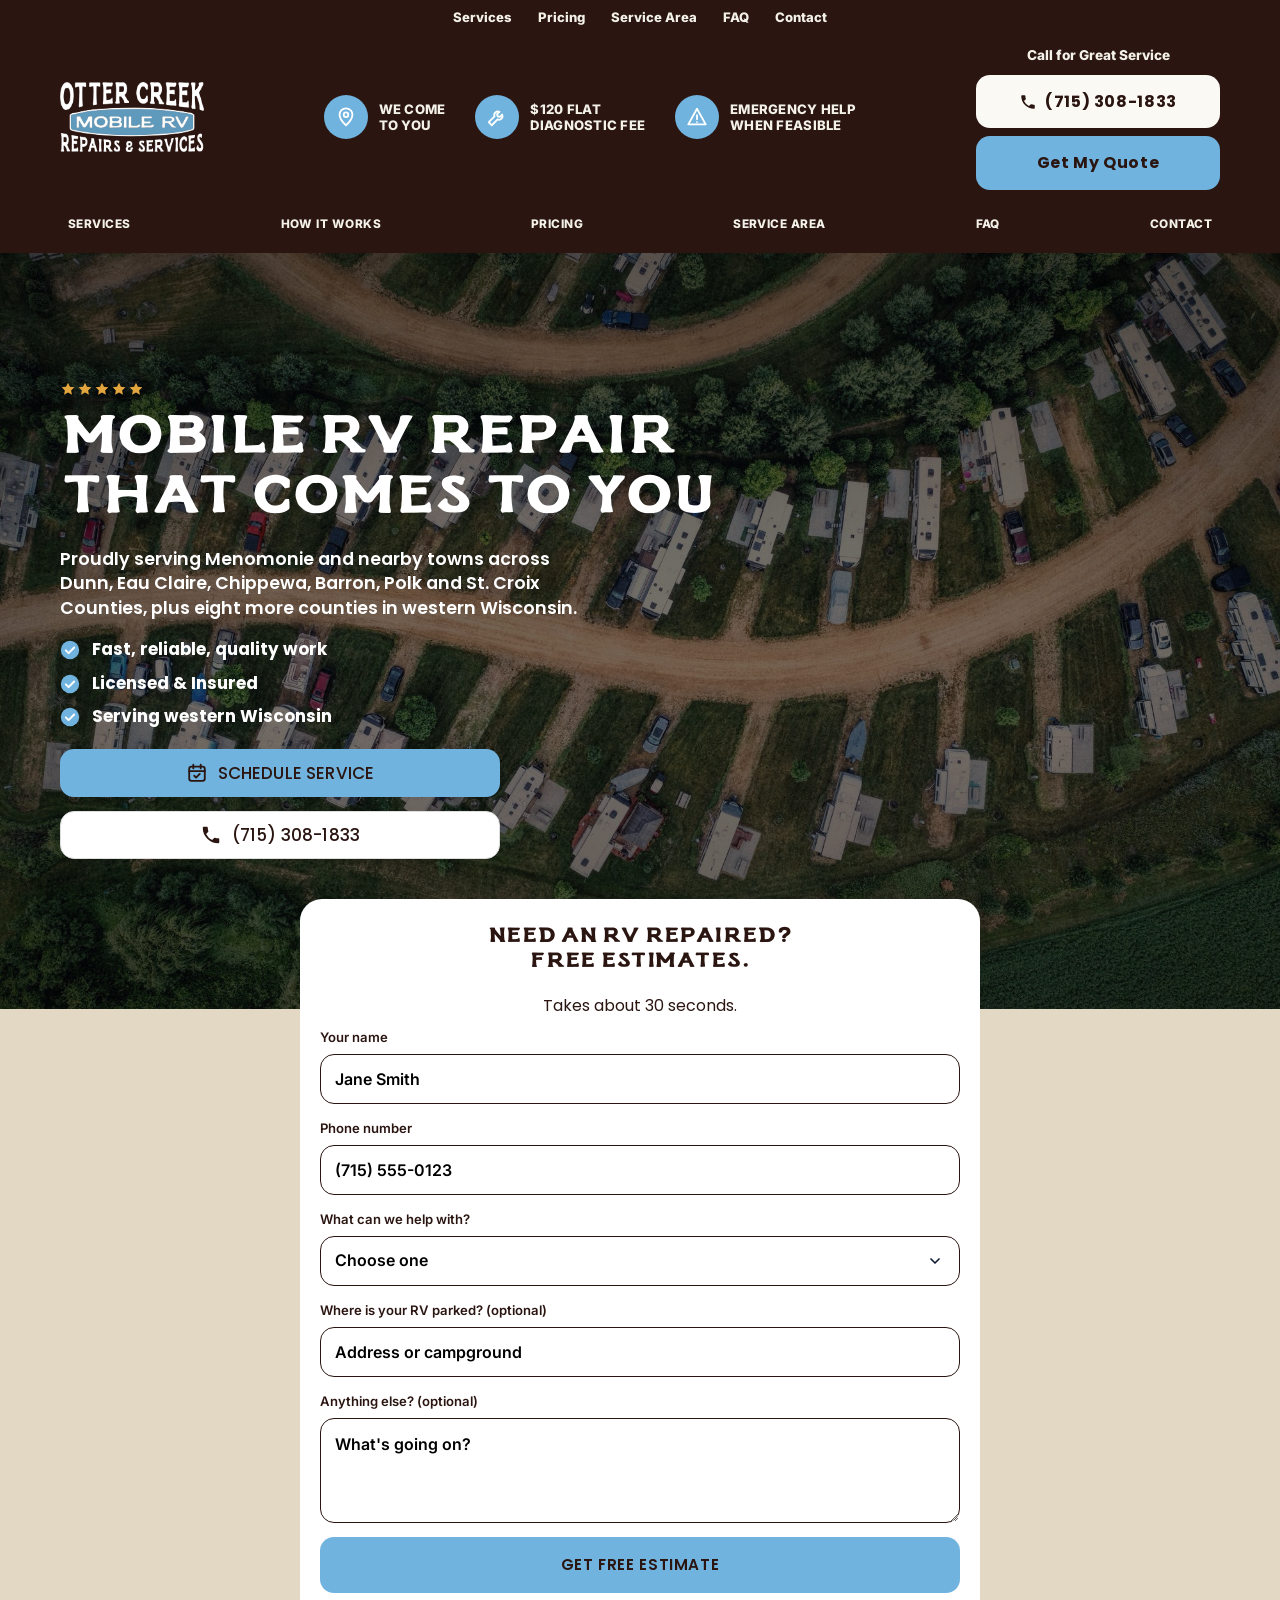
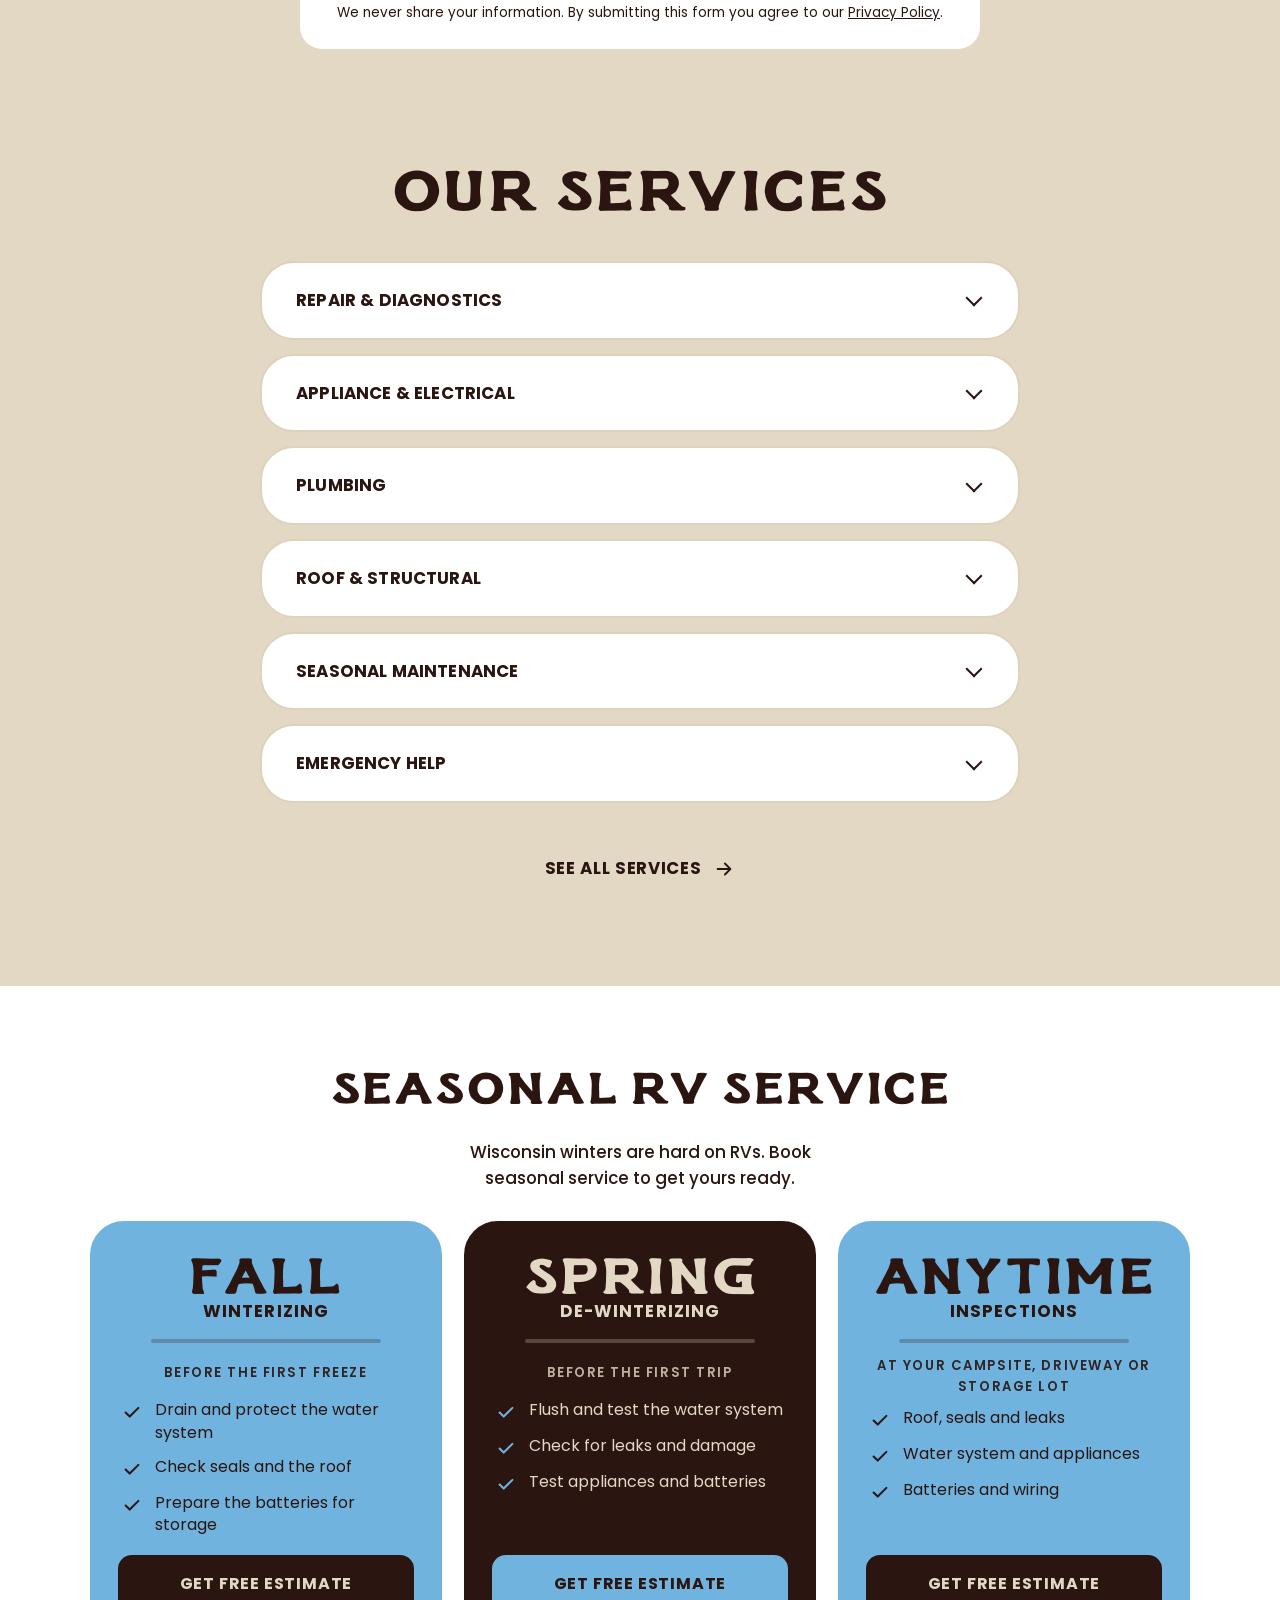
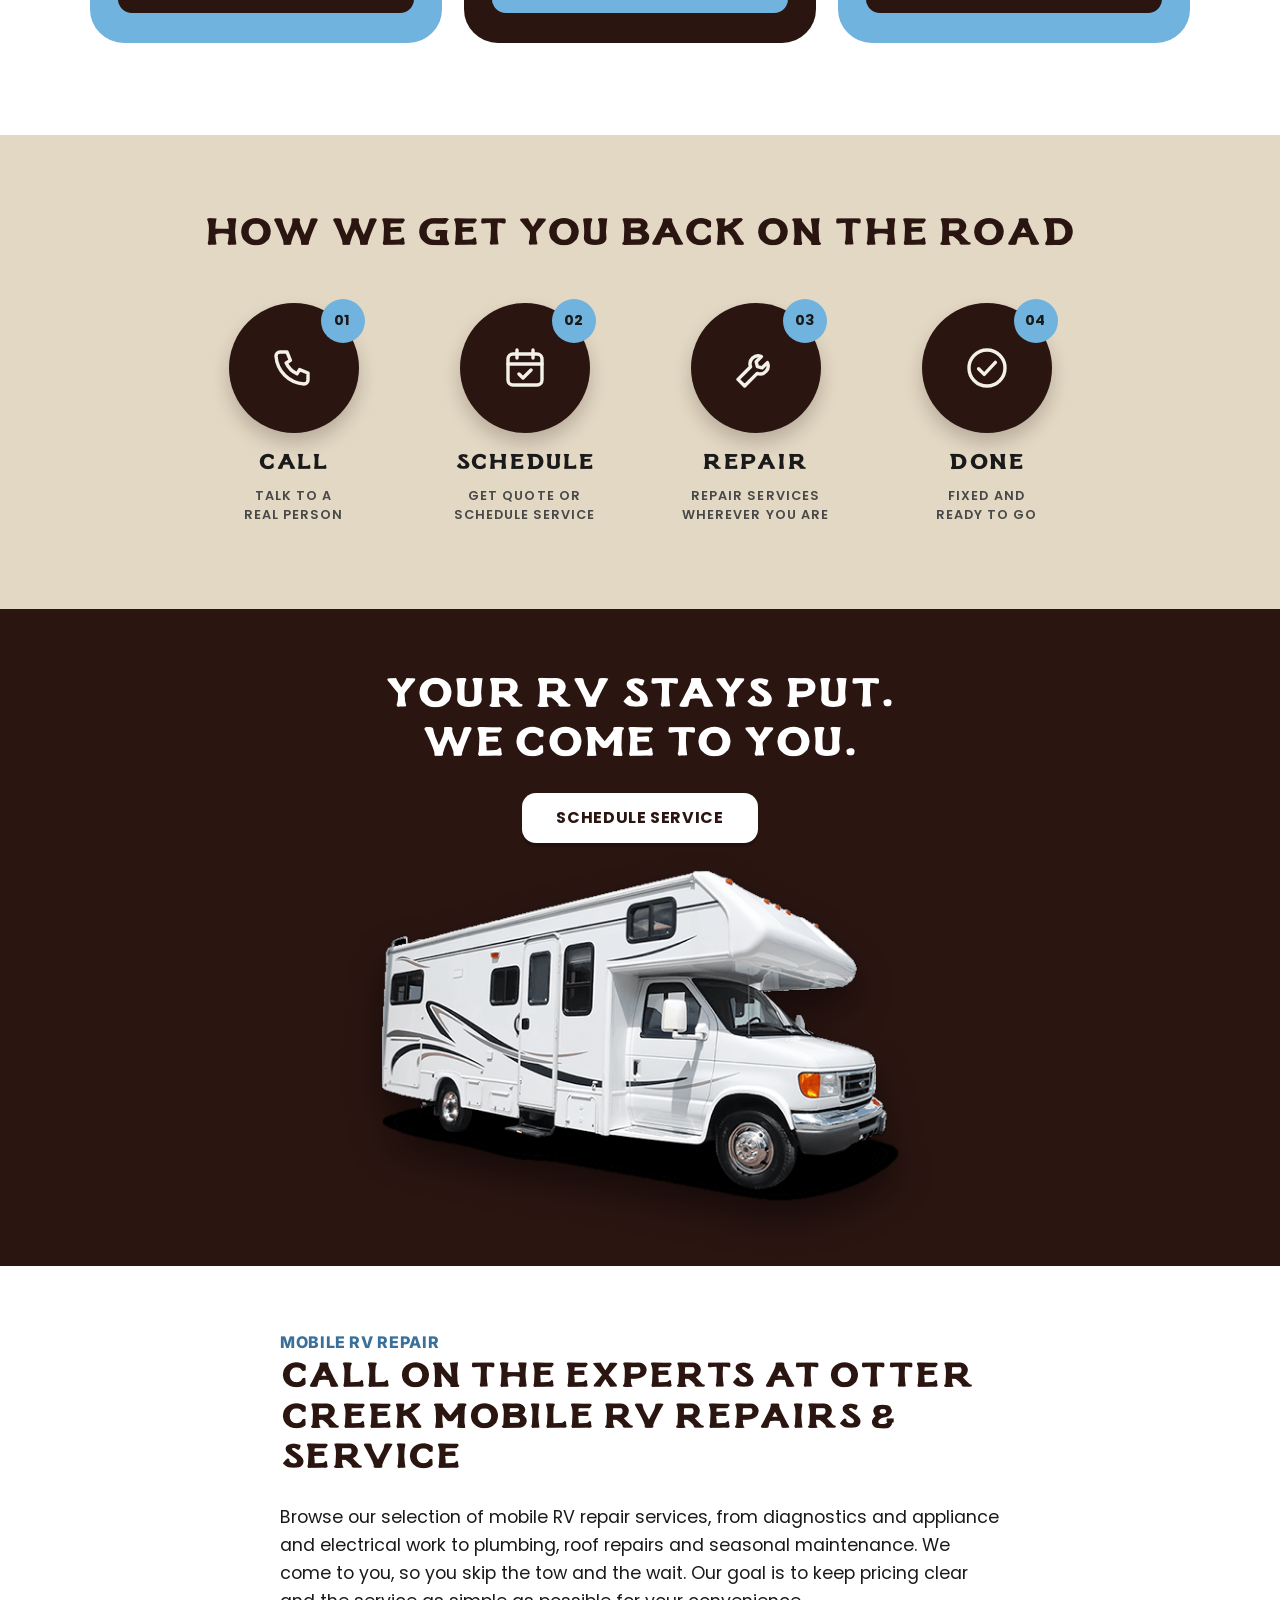
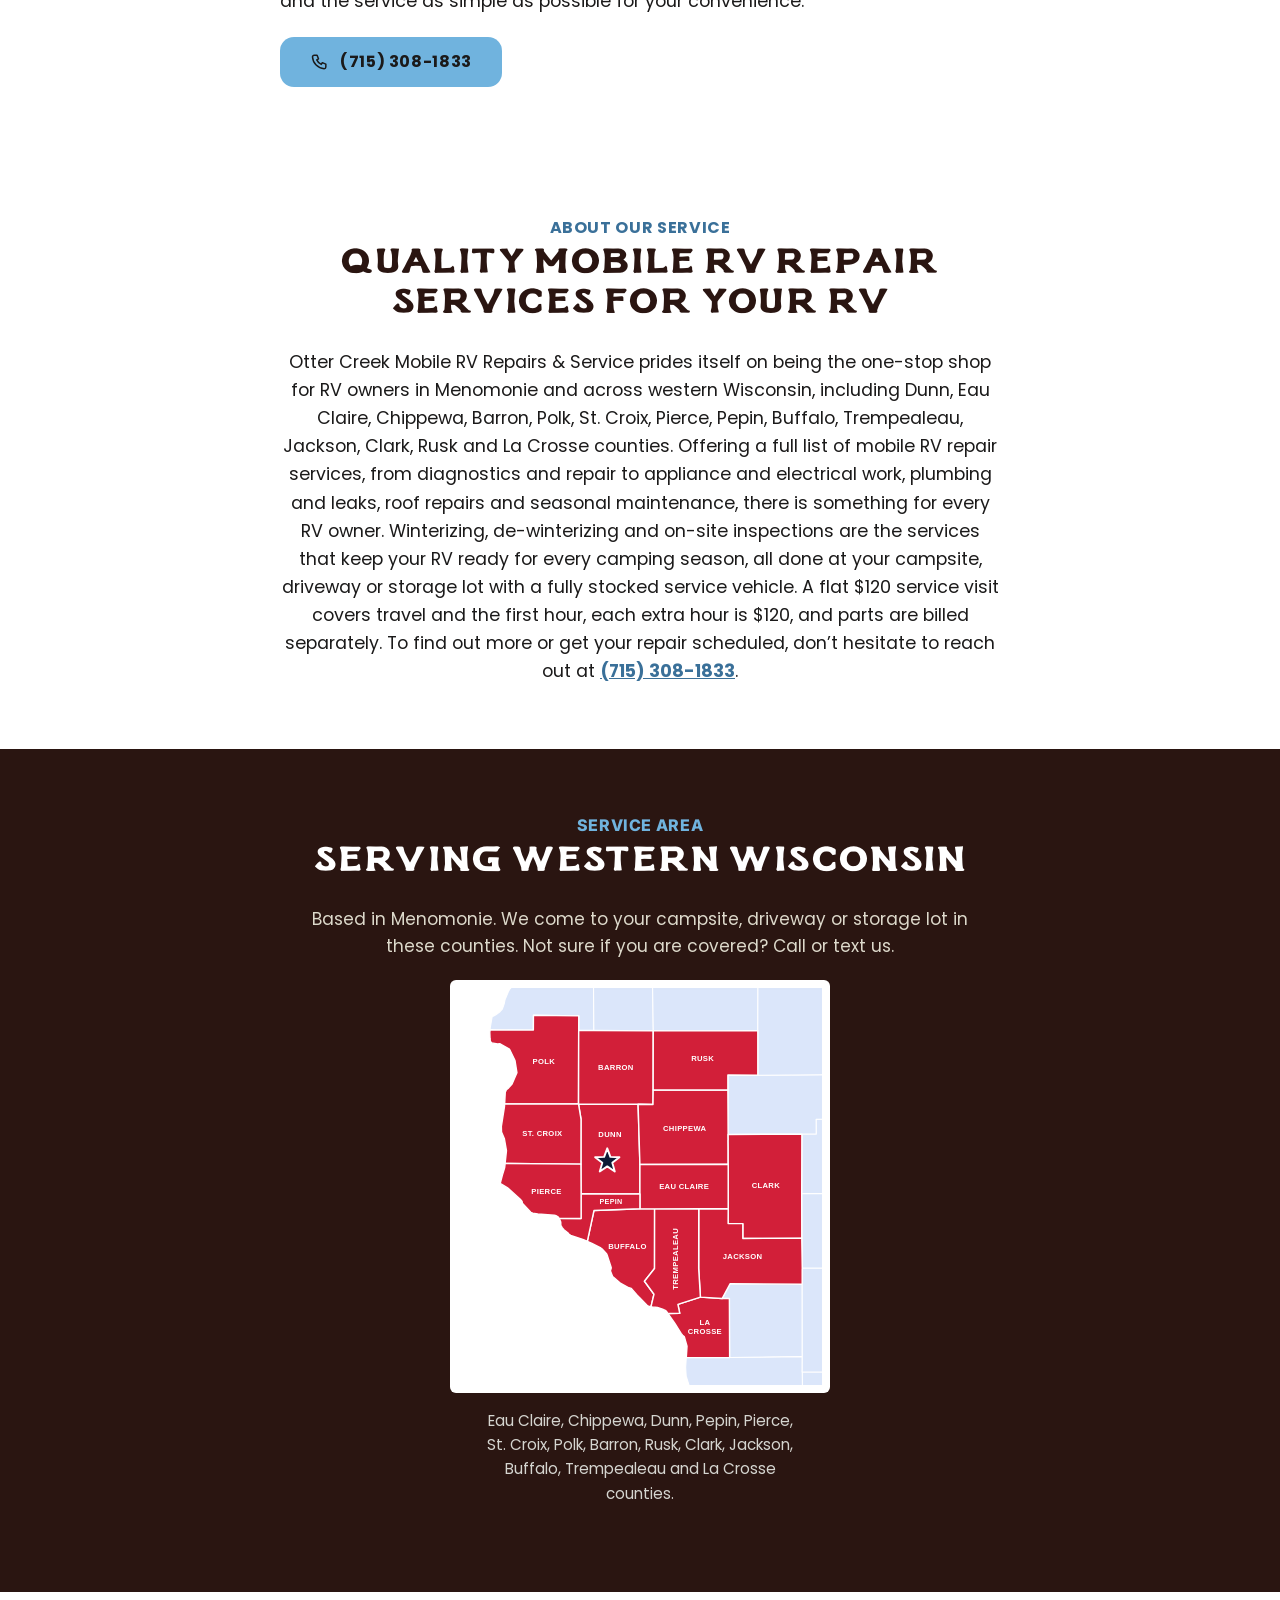
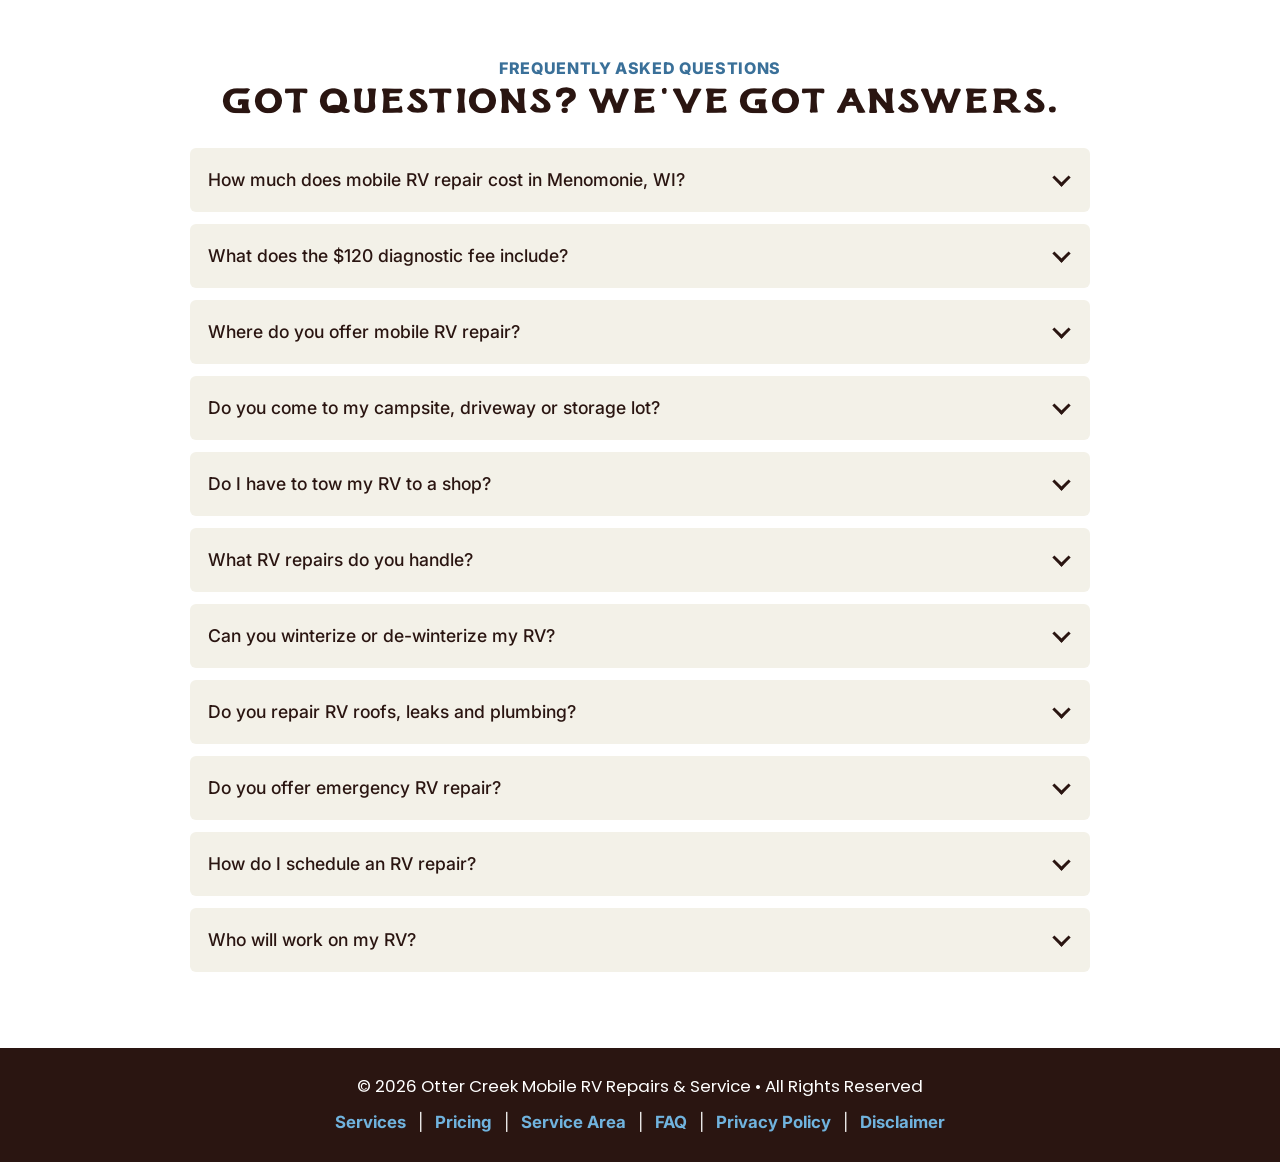
==== commit 72aa73bf: "Hero buttons: tighter letters, calendar icon by Schedule Service, phone icon by the number Co-Author" ====
--- a/index.html
+++ b/index.html
@@ -326,7 +326,7 @@
       <li><svg viewBox="0 0 24 24" width="18" height="18" aria-hidden="true"><circle cx="12" cy="12" r="11" fill="#5b172c"/><path d="M7 12.5l3.3 3.3L17 9" fill="none" stroke="#fff" stroke-width="2.4" stroke-linecap="round" stroke-linejoin="round"/></svg>Serving western Wisconsin</li>
     </ul>
       <div class="hero-btns2">
-        <a class="hb hb-y" href="#quote">Schedule Service <svg viewBox="0 0 24 24" width="18" height="18" fill="none" stroke="currentColor" stroke-width="2.2" stroke-linecap="round" stroke-linejoin="round" aria-hidden="true"><path d="M7 17L17 7M8 7h9v9"/></svg></a>
+        <a class="hb hb-y" href="#quote"><svg viewBox="0 0 24 24" width="22" height="22" fill="none" stroke="currentColor" stroke-width="2" stroke-linecap="round" stroke-linejoin="round" aria-hidden="true"><rect x="3.5" y="5" width="17" height="15.5" rx="2.5"/><path d="M8 3v4M16 3v4M3.5 10h17M9 15l2 2 4-4"/></svg><span>Schedule Service</span></a>
         <a class="hb hb-w" href="tel:+17153081833" data-phone><svg viewBox="0 0 24 24" width="20" height="20" fill="currentColor" aria-hidden="true"><path d="M6.6 10.8a15.1 15.1 0 0 0 6.6 6.6l2.2-2.2a1 1 0 0 1 1-.25c1.1.37 2.3.57 3.6.57a1 1 0 0 1 1 1V20a1 1 0 0 1-1 1A17 17 0 0 1 3 4a1 1 0 0 1 1-1h3.5a1 1 0 0 1 1 1c0 1.3.2 2.5.57 3.6a1 1 0 0 1-.25 1z"/></svg><span data-phone-text>(715) 308-1833</span></a>
       </div>
     </div>
--- a/styles.css
+++ b/styles.css
@@ -1,6 +1,6 @@
 :root{
-  --ink:#553930; --forest:#553930; --forest-d:#553930; --orange:#70b3de; --orange-d:#5a9fcb; --orange-h:#5a9fcb;
-  --bg:#faf9f4; --card:#fff; --muted:#553930; --line:#e2e2de; --radius:14px;
+  --ink:#2a1511; --forest:#2a1511; --forest-d:#2a1511; --orange:#70b3de; --orange-d:#5a9fcb; --orange-h:#5a9fcb;
+  --bg:#faf9f4; --card:#fff; --muted:#2a1511; --line:#e2e2de; --radius:14px;
   --shadow:0 8px 28px rgba(15,29,28,.12);
 }
 *{box-sizing:border-box;margin:0}
@@ -13,10 +13,10 @@
 h1,h2,h3{line-height:1.08;letter-spacing:-.025em}
 
 .btn{display:inline-flex;align-items:center;justify-content:center;gap:8px;padding:11px 20px;border-radius:10px;font-weight:600;font-size:.95rem;border:2px solid transparent;cursor:pointer;transition:.15s;font-family:inherit}
-.btn-primary{background:var(--orange);color:#553930}.btn-primary:hover{background:var(--orange-h)}
+.btn-primary{background:var(--orange);color:#2a1511}.btn-primary:hover{background:var(--orange-h)}
 .btn-outline{border-color:var(--forest);color:var(--forest);background:#fff}.btn-outline:hover{background:var(--forest);color:#fff}
 .btn-ghost{border-color:rgba(255,255,255,.7);color:#fff}.btn-ghost:hover{background:#fff;color:var(--forest)}
-.btn-light{background:#553930;color:#fff}.btn-light:hover{background:#000}
+.btn-light{background:#2a1511;color:#fff}.btn-light:hover{background:#000}
 .btn-lg{padding:15px 28px;font-size:1.05rem}.btn-block{width:100%}
 
 /* header */
@@ -38,7 +38,7 @@
 .burger span{display:block;width:24px;height:2px;background:var(--forest);margin:5px 0}
 
 /* hero */
-.hero{background:#553930;
+.hero{background:#2a1511;
   color:#fff;padding:40px 0 64px;position:relative;overflow:hidden}
 .hero-grid{display:grid;grid-template-columns:1.15fr .85fr;gap:48px;align-items:center;position:relative;z-index:1}
 .eyebrow{font-size:.78rem;font-weight:700;letter-spacing:.16em;text-transform:uppercase;color:var(--orange-d);margin-bottom:10px}
@@ -59,7 +59,7 @@
 .fine{font-size:.76rem;color:var(--muted);text-align:center}.fine.dark{text-align:left;margin-top:14px}
 
 /* stats */
-.stats{background:var(--orange);color:#553930}
+.stats{background:var(--orange);color:#2a1511}
 .stats-grid{display:grid;grid-template-columns:repeat(4,1fr);gap:8px;padding:30px 0}
 .stat{text-align:center;display:grid;justify-items:center;align-content:start;gap:10px;padding:0 10px}
 .stat .i{width:40px;height:40px}
@@ -85,8 +85,8 @@
 .versus{padding:0;background:var(--bg)}
 .versus-grid{display:grid;grid-template-columns:1fr 1fr;position:relative}
 .versus-grid>div:not(.vs-badge){padding:44px 56px 48px max(16px,calc((100vw - 1160px)/2));display:flex;flex-direction:column;gap:14px;min-width:0}
-.vs-old{background:#553930;color:#fff}
-.vs-new{background:var(--orange);color:#553930;padding-left:56px !important;padding-right:max(16px,calc((100vw - 1160px)/2)) !important}
+.vs-old{background:#2a1511;color:#fff}
+.vs-new{background:var(--orange);color:#2a1511;padding-left:56px !important;padding-right:max(16px,calc((100vw - 1160px)/2)) !important}
 .versus h3{font-size:1.8rem;font-weight:800;margin:0}
 .versus ul{list-style:none;padding:0;margin:0}
 .versus li{display:flex;gap:12px;align-items:center;padding:13px 0;border-top:1px solid rgba(255,255,255,.14);font-weight:500}
@@ -94,13 +94,13 @@
 .versus li:first-child{border-top:0}
 .versus li::before{width:26px;height:26px;border-radius:50%;display:grid;place-items:center;flex:none;font-size:.85rem;font-weight:800}
 .versus li.x::before{content:"✕";background:#d8453a;color:#fff}
-.versus li.ok::before{content:"✓";background:#553930;color:var(--orange)}
-.vs-badge{position:absolute;left:50%;top:50%;transform:translate(-50%,-50%);width:56px;height:56px;border-radius:50%;background:#fff;color:#553930;font-weight:800;display:grid;place-items:center;box-shadow:0 6px 18px rgba(8,16,34,.3);z-index:2}
+.versus li.ok::before{content:"✓";background:#2a1511;color:var(--orange)}
+.vs-badge{position:absolute;left:50%;top:50%;transform:translate(-50%,-50%);width:56px;height:56px;border-radius:50%;background:#fff;color:#2a1511;font-weight:800;display:grid;place-items:center;box-shadow:0 6px 18px rgba(8,16,34,.3);z-index:2}
 
 /* steps */
 .steps-grid{list-style:none;padding:0;margin-top:28px;display:grid;grid-template-columns:1fr auto 1fr auto 1fr;gap:20px;align-items:start;text-align:center}
 .steps-grid li{display:flex;flex-direction:column;align-items:center;gap:8px}
-.num{width:48px;height:48px;border-radius:50%;background:var(--orange);color:#553930;font-weight:800;font-size:1.3rem;display:grid;place-items:center}
+.num{width:48px;height:48px;border-radius:50%;background:var(--orange);color:#2a1511;font-weight:800;font-size:1.3rem;display:grid;place-items:center}
 .steps-grid h3{font-size:1.3rem;color:var(--forest)}
 .steps-grid p{color:var(--muted);font-size:.92rem;max-width:300px}
 .arrow{font-size:2rem;color:var(--orange);padding-top:6px}
@@ -124,7 +124,7 @@
 .who-tiles{display:grid;grid-template-columns:1fr 1fr;gap:14px}
 
 /* cta */
-.cta-band{background:var(--orange);color:#553930;padding:44px 0}
+.cta-band{background:var(--orange);color:#2a1511;padding:44px 0}
 .cta-inner{display:flex;align-items:center;justify-content:space-between;gap:24px;flex-wrap:wrap}
 .cta-band h2{font-size:2.1rem;font-weight:800}
 
@@ -184,7 +184,7 @@
 address{font-style:normal;font-size:.9rem;line-height:1.5}
 .hero h1 span{display:block}
 
-::placeholder{color:#553930;opacity:.7}
+::placeholder{color:#2a1511;opacity:.7}
 
 /* service map */
 .map-wrap{display:grid;gap:8px}
@@ -200,7 +200,7 @@
 .pc-copy .title.light{margin-bottom:0}
 .pc-text{margin-top:14px;max-width:46ch;color:#dfe6f4}
 .pc-copy .checks{margin:20px 0 26px}
-.pc-card{background:#fff;color:#553930;border-radius:16px;overflow:hidden;box-shadow:0 14px 40px rgba(8,16,34,.35)}
+.pc-card{background:#fff;color:#2a1511;border-radius:16px;overflow:hidden;box-shadow:0 14px 40px rgba(8,16,34,.35)}
 .pc-top{background:var(--orange);padding:30px 32px;display:grid;gap:6px}
 .pc-top .ps-big{font-size:clamp(4rem,8vw,5.5rem)}
 .pc-rows{padding:8px 32px 14px;font-variant-numeric:tabular-nums}
@@ -236,7 +236,7 @@
 @media(max-width:980px){.area-3{grid-template-columns:1fr}.area-3 .faq{grid-template-columns:1fr}.area-3 .map-wrap{max-width:520px;margin:0 auto;width:100%}}
 
 /* service area: black band */
-.area{background:linear-gradient(135deg,#1a2c52,#553930);color:#fff}
+.area{background:linear-gradient(135deg,#1a2c52,#2a1511);color:#fff}
 .area .eyebrow{color:var(--orange)}
 .area .title,.area .title.left{color:#fff}
 .area-copy p:not(.eyebrow){color:#dfe6f4}
@@ -259,7 +259,7 @@
 .pc-steps{display:grid}
 .pc-it{display:grid;grid-template-columns:52px 1fr auto;gap:18px;align-items:center;padding:22px 0;border-bottom:1px solid rgba(255,255,255,.14)}
 .pc-it:first-child{padding-top:0}.pc-it:last-child{border-bottom:0;padding-bottom:0}
-.pc-dot{width:52px;height:52px;font-size:1.2rem;border-radius:50%;background:var(--orange);color:#553930;display:grid;place-items:center;font-weight:800}
+.pc-dot{width:52px;height:52px;font-size:1.2rem;border-radius:50%;background:var(--orange);color:#2a1511;display:grid;place-items:center;font-weight:800}
 .pc-it b{display:block;font-weight:700;font-size:1.6rem;letter-spacing:-.02em;line-height:1.1}
 .pc-it small{font-size:.85rem;color:#d7d7d2}
 .pc-amt{font-size:2.4rem;font-weight:800;letter-spacing:-.03em;line-height:1;color:var(--orange)}
@@ -268,7 +268,7 @@
 /* mobile */
 .call-mini,.sticky-bar{display:none}
 @media(max-width:980px){
-  .call-mini{display:inline-flex;align-items:center;gap:8px;margin-left:auto;background:var(--orange);color:#553930;font-weight:700;border-radius:10px;padding:10px 16px;min-height:44px}
+  .call-mini{display:inline-flex;align-items:center;gap:8px;margin-left:auto;background:var(--orange);color:#2a1511;font-weight:700;border-radius:10px;padding:10px 16px;min-height:44px}
   .call-mini+.burger{margin-left:0}
   .nav-cta{display:none}
 }
@@ -304,10 +304,10 @@
   .footer{padding-bottom:28px}
   .foot-grid a{padding:7px 0;margin-bottom:0}
   .legal{padding-bottom:6px}
-  .sticky-bar{display:grid;grid-template-columns:1fr 1.4fr;gap:10px;position:fixed;left:0;right:0;bottom:0;z-index:60;padding:10px max(12px,env(safe-area-inset-left,0px)) calc(10px + env(safe-area-inset-bottom,0px)) max(12px,env(safe-area-inset-right,0px));background:#553930;border-top:1px solid rgba(255,255,255,.14)}
+  .sticky-bar{display:grid;grid-template-columns:1fr 1.4fr;gap:10px;position:fixed;left:0;right:0;bottom:0;z-index:60;padding:10px max(12px,env(safe-area-inset-left,0px)) calc(10px + env(safe-area-inset-bottom,0px)) max(12px,env(safe-area-inset-right,0px));background:#2a1511;border-top:1px solid rgba(255,255,255,.14)}
   .sticky-bar a{display:flex;align-items:center;justify-content:center;gap:8px;min-height:50px;border-radius:12px;font-weight:700;font-size:1rem}
   .sb-call{background:#1a2c52;color:#fff;border:1px solid rgba(255,255,255,.22)}
-  .sb-quote{background:var(--orange);color:#553930}
+  .sb-quote{background:var(--orange);color:#2a1511}
   .call-mini{display:none}
   .call-mini+.burger,.burger{margin-left:auto}
 }
@@ -324,10 +324,10 @@
 
 /* readability + focus */
 body{font-size:1.0625rem;line-height:1.6}
-.skip{position:absolute;left:12px;top:-60px;z-index:100;background:#553930;color:#fff;padding:12px 18px;border-radius:8px;font-weight:700}
+.skip{position:absolute;left:12px;top:-60px;z-index:100;background:#2a1511;color:#fff;padding:12px 18px;border-radius:8px;font-weight:700}
 .skip:focus{top:12px}
-a:focus-visible,button:focus-visible,summary:focus-visible,input:focus-visible,select:focus-visible,textarea:focus-visible{outline:3px solid #553930;outline-offset:2px;box-shadow:0 0 0 6px var(--orange)}
-.quote-card input:focus,.quote-card select:focus,.quote-card textarea:focus{outline:3px solid #553930;outline-offset:1px;box-shadow:0 0 0 5px var(--orange)}
+a:focus-visible,button:focus-visible,summary:focus-visible,input:focus-visible,select:focus-visible,textarea:focus-visible{outline:3px solid #2a1511;outline-offset:2px;box-shadow:0 0 0 6px var(--orange)}
+.quote-card input:focus,.quote-card select:focus,.quote-card textarea:focus{outline:3px solid #2a1511;outline-offset:1px;box-shadow:0 0 0 5px var(--orange)}
 .fine{font-size:.85rem}
 .stat span,.card p,.faq details p{font-size:1rem}
 .txt-only{display:none}
@@ -335,16 +335,16 @@
 .who-h{text-wrap:balance}
 .who-tiles{display:grid;grid-template-columns:1fr 1fr;gap:16px}
 .wt{background:#fff;border-radius:16px;padding:22px;box-shadow:0 2px 12px rgba(15,29,28,.08);display:grid;gap:14px;align-content:start}
-.wt-i{width:52px;height:52px;border-radius:14px;background:var(--orange);color:#553930;display:grid;place-items:center}
+.wt-i{width:52px;height:52px;border-radius:14px;background:var(--orange);color:#2a1511;display:grid;place-items:center}
 .wt-i svg{width:28px;height:28px}
 .wt b{display:block;font-weight:800;font-size:1.05rem}
 .wt span:not(.wt-i){display:block;font-size:.95rem;margin-top:2px}
 /* town checker */
 .town-check{margin-top:22px;max-width:460px}
 .town-check label{display:block;font-weight:700;margin-bottom:8px}
-.tc-row input{width:100%;font:inherit;font-size:1rem;padding:14px 16px;border-radius:12px;border:2px solid transparent;background:#fff;color:#553930}
+.tc-row input{width:100%;font:inherit;font-size:1rem;padding:14px 16px;border-radius:12px;border:2px solid transparent;background:#fff;color:#2a1511}
 .tc-res{margin-top:10px;font-size:.98rem;color:#dfe6f4;min-height:1.5em}
-.tc-res.yes{color:#553930;background:var(--orange);font-weight:700;border-radius:10px;padding:10px 14px}
+.tc-res.yes{color:#2a1511;background:var(--orange);font-weight:700;border-radius:10px;padding:10px 14px}
 .tc-res.maybe{color:#fff;font-weight:600;border-left:4px solid var(--orange);padding-left:12px}
 .area-copy .btn{margin-top:22px}
 @media(max-width:980px){.txt-only{display:inline-flex}.who-tiles{grid-template-columns:1fr 1fr}}
@@ -363,27 +363,27 @@
 .btn-primary:hover{background:var(--orange-h)}
 .stats,.stats *,.cta-band,.cta-band h2,.vs-new,.vs-new .eyebrow,.vs-new li,.call-mini,.sb-quote{color:#fff}
 .stat .i{color:#fff}
-.cta-band .btn-light{background:#553930;color:#fff}
+.cta-band .btn-light{background:#2a1511;color:#fff}
 .num,.pc-dot,.wt-i{color:#fff}
 .wt-i svg{stroke:#fff}
 .versus li.ok::before{background:#fff;color:var(--orange)}
 .vs-new{background:var(--orange)}
-.vs-old{background:#553930}
-.tc-res.yes{background:#fff;color:#553930}
+.vs-old{background:#2a1511}
+.tc-res.yes{background:#fff;color:#2a1511}
 .eyebrow.light,.area .eyebrow,.hero h1 span,.hero .badges b,.pricing .eyebrow,.pc-amt,.pricing .checks li::before,.pc-copy .eyebrow{color:#3a7099}
 .pc-dot{background:var(--orange);color:#fff}
 .faq summary::after,.faq-section .faq summary::after{color:var(--orange)}
 .area .faq summary::after{color:#3a7099}
-.hero{background:linear-gradient(135deg,#553930,#1a2c52)}
-.pricing{background:linear-gradient(135deg,#1a2c52,#553930)}
-.area{background:linear-gradient(135deg,#1a2c52,#553930)}
+.hero{background:linear-gradient(135deg,#2a1511,#1a2c52)}
+.pricing{background:linear-gradient(135deg,#1a2c52,#2a1511)}
+.area{background:linear-gradient(135deg,#1a2c52,#2a1511)}
 .footer{background:#0a1429}
 .quote-card .btn-primary{color:#fff}
 .ico-phone{color:currentColor}
 .sb-call,.sb-text{background:#1a2c52;color:#fff}
-.sticky-bar{background:#553930}
+.sticky-bar{background:#2a1511}
 .card a{color:var(--orange-d)}
-.card-img svg *[stroke="#1f3b3a"]{stroke:#553930}
+.card-img svg *[stroke="#1f3b3a"]{stroke:#2a1511}
 
 .fine svg{display:inline-block}
 
@@ -391,18 +391,18 @@
 .site-header{position:relative;top:auto;background:#fff;border-bottom:0}
 .util{background:#f3f1e8;font-size:.82rem;font-weight:700}
 .util .container{display:flex;justify-content:center;gap:26px;padding-block:7px}
-.util a{color:#553930}.util a:hover{color:var(--orange)}
+.util a{color:#2a1511}.util a:hover{color:var(--orange)}
 .hd-main{display:grid;grid-template-columns:auto 1fr auto;gap:26px;align-items:center;padding-block:12px;height:auto}
 .hd-main .brand img{height:64px;width:auto}
 .trust{display:flex;gap:30px;justify-content:center}
-.trust>div{display:flex;gap:11px;align-items:center;font-weight:800;font-size:.82rem;line-height:1.25;color:#553930;text-transform:uppercase;letter-spacing:.02em}
-.t-ic{width:44px;height:44px;border-radius:50%;background:#553930;color:#fff;display:grid;place-items:center;flex:none}
+.trust>div{display:flex;gap:11px;align-items:center;font-weight:800;font-size:.82rem;line-height:1.25;color:#2a1511;text-transform:uppercase;letter-spacing:.02em}
+.t-ic{width:44px;height:44px;border-radius:50%;background:#2a1511;color:#fff;display:grid;place-items:center;flex:none}
 .callblock{text-align:right;display:grid;gap:2px;justify-items:end}
 .callblock small{font-weight:800;color:var(--orange);font-size:.85rem}
-.callblock .phone{font-size:2rem;font-weight:800;letter-spacing:-.02em;line-height:1.05;color:#553930}
+.callblock .phone{font-size:2rem;font-weight:800;letter-spacing:-.02em;line-height:1.05;color:#2a1511}
 .sched,.cs-btn{display:inline-block;background:var(--orange);color:#fff;font-weight:800;letter-spacing:.05em;text-transform:uppercase;padding:11px 34px 11px 22px;clip-path:polygon(0 0,calc(100% - 16px) 0,100% 50%,calc(100% - 16px) 100%,0 100%)}
 .sched:hover,.cs-btn:hover{background:var(--orange-h)}
-.menu{position:static;display:block;flex:none;margin:0;padding:0;background:#553930;border:0;font-size:inherit}
+.menu{position:static;display:block;flex:none;margin:0;padding:0;background:#2a1511;border:0;font-size:inherit}
 .menu .menu-in{display:flex;justify-content:space-between;gap:0;padding-block:0}
 .menu a{color:#fff;font-weight:800;font-size:.8rem;letter-spacing:.06em;text-transform:uppercase;padding:15px 8px;border-bottom:4px solid transparent;position:static}
 .menu a::after{display:none}
@@ -411,11 +411,11 @@
 .svc6-grid{display:grid;grid-template-columns:repeat(3,1fr);gap:28px 34px;padding-block:34px}
 .s6{display:flex;gap:18px;align-items:center}
 .s6-ic{width:72px;height:72px;border-radius:50%;display:grid;place-items:center;color:#fff;flex:none}
-.c1{background:#553930}.c2{background:#553930}.c3{background:#70b3de}.c4{background:#70b3de}.c5{background:#70b3de}.c6{background:#553930}
-.s6-tx b{display:block;color:#553930;font-weight:800;font-size:1.2rem;line-height:1.2}
+.c1{background:#2a1511}.c2{background:#2a1511}.c3{background:#70b3de}.c4{background:#70b3de}.c5{background:#70b3de}.c6{background:#2a1511}
+.s6-tx b{display:block;color:#2a1511;font-weight:800;font-size:1.2rem;line-height:1.2}
 .s6-tx span{font-size:.95rem;display:block;margin-top:2px}
 .s6:hover b{color:var(--orange)}
-.callstrip{background:#553930;color:#fff}
+.callstrip{background:#2a1511;color:#fff}
 .cs-in{display:flex;align-items:center;justify-content:space-between;gap:22px;padding-block:14px;flex-wrap:wrap}
 .cs-list{list-style:none;display:grid;gap:4px;font-weight:700;font-size:.9rem}
 .cs-list li::before{content:"✓ ";color:#fff;font-weight:800}
@@ -430,7 +430,7 @@
   .util,.trust,.callblock{display:none}
   .hd-main{display:flex;gap:12px;padding-block:8px}
   .hd-main .brand img{height:52px}
-  .menu{position:absolute;left:0;right:0;top:100%;display:none;border-bottom:1px solid #553930}
+  .menu{position:absolute;left:0;right:0;top:100%;display:none;border-bottom:1px solid #2a1511}
   .menu.open{display:block}
   .menu .menu-in{flex-direction:column;padding-block:6px}
   .menu a{padding:14px 4px;border-bottom:1px solid rgba(255,255,255,.18);font-size:.9rem}
@@ -491,20 +491,20 @@
 .callblock{display:grid;gap:8px;justify-items:stretch;text-align:center;width:244px}
 .callblock small{text-align:center}
 .hd-btn{width:100%;justify-content:center;padding:12px 16px;font-size:1.05rem;white-space:nowrap}
-.callblock .btn-outline{color:#553930;border-color:#553930}
-.callblock .btn-outline:hover{background:#553930;color:#fff}
+.callblock .btn-outline{color:#2a1511;border-color:#2a1511}
+.callblock .btn-outline:hover{background:#2a1511;color:#fff}
 
 /* three tiles: call, text, quote */
-.tiles3{background:#553930;color:#fff}
+.tiles3{background:#2a1511;color:#fff}
 .t3-in{padding-block:26px;display:grid;gap:16px}
 .t3{display:grid;grid-template-columns:repeat(3,1fr);gap:14px}
 .t3 a{display:flex;gap:14px;align-items:center;border-radius:14px;padding:18px 20px;border:2px solid transparent;min-width:0}
-.t3-w{background:#fff;color:#553930}
+.t3-w{background:#fff;color:#2a1511}
 .t3-w:hover{background:#f3f1e8}
 .t3-r{background:#70b3de;color:#fff;border-color:#70b3de}
 .t3-r:hover{background:#5a9fcb}
 .t3-ic{width:48px;height:48px;border-radius:50%;display:grid;place-items:center;flex:none}
-.t3-w .t3-ic{background:#553930;color:#fff}
+.t3-w .t3-ic{background:#2a1511;color:#fff}
 .t3-r .t3-ic{background:#fff;color:#f3f1e8}
 .t3 small{display:block;font-size:.85rem;font-weight:700;opacity:.85}
 .t3 b{font-size:1.35rem;font-weight:800;letter-spacing:-.01em;line-height:1.15;white-space:nowrap}
@@ -513,7 +513,7 @@
 @media(max-width:860px){.t3{grid-template-columns:1fr}.t3-in{padding-block:18px}}
 
 /* phone strip: option A, centered number, yellow accents */
-.strip-a{background:#553930;color:#fff}
+.strip-a{background:#2a1511;color:#fff}
 .sa-in{display:grid;grid-template-columns:1fr auto 1fr;align-items:center;gap:24px;padding-block:24px}
 .sa-tr{list-style:none;display:grid;gap:6px;padding:0;font-weight:600;font-size:.98rem;color:#f3f1e8;justify-self:start}
 .sa-tr li::before{content:"✓ ";color:#f3f1e8;font-weight:900}
@@ -525,7 +525,7 @@
 @media(max-width:900px){.sa-in{grid-template-columns:1fr;justify-items:center;gap:14px;padding-block:20px}.sa-tr{order:3;display:flex;gap:20px;flex-wrap:wrap;justify-content:center;justify-self:center}.sa-btn{justify-self:stretch}.sa-btn .btn{width:100%}.sa-ph a{font-size:2.3rem}}
 
 /* vibrant yellow strip: deeper blue like the reference */
-.strip-a{background:#553930}
+.strip-a{background:#2a1511}
 .sa-ph a{font-weight:800;color:#f3f1e8}
 .sa-ph small{font-weight:800;color:#f3f1e8}
 
@@ -551,7 +551,7 @@
 .btn-lg{font-size:1.02rem}
 
 /* phone strip: layout from the reference */
-.strip-b{background:#553930;color:#fff}
+.strip-b{background:#2a1511;color:#fff}
 .sb-in{display:flex;align-items:center;justify-content:space-between;gap:36px;padding-block:20px}
 .sb-tr{list-style:none;display:grid;gap:22px;padding:0;margin:0;flex:none}
 .sb-tr li{display:flex;align-items:center;gap:14px;font-family:var(--font-display);font-weight:800;font-size:1.5rem;line-height:1.1;color:#fff;white-space:nowrap}
@@ -593,7 +593,7 @@
   .site-header{position:static;border-bottom:0}
   .burger{display:none}
   .call-mini+.burger{display:none}
-  .menu,.menu.open{position:static;display:block;background:#553930;border:0;padding:0;margin:0}
+  .menu,.menu.open{position:static;display:block;background:#2a1511;border:0;padding:0;margin:0}
   .menu .menu-in{display:flex;flex-direction:row;justify-content:flex-start;gap:0;overflow-x:auto;padding-block:0;padding-inline:8px;scrollbar-width:none;-webkit-overflow-scrolling:touch;scroll-snap-type:x proximity}
   .menu .menu-in::-webkit-scrollbar{display:none}
   .menu a{flex:none;scroll-snap-align:start;white-space:nowrap;padding:14px 14px;border-bottom:4px solid transparent;font-size:.8rem;letter-spacing:.05em}
@@ -607,7 +607,7 @@
 /* mobile: collapsible Menu bar under the header */
 .menu-toggle{display:none}
 @media(max-width:980px){
-  .menu .menu-toggle{display:flex;align-items:center;justify-content:center;gap:10px;width:100%;background:#553930;color:#fff;border:0;padding:15px 16px;font-family:var(--font-display);font-weight:800;font-size:.95rem;letter-spacing:.06em;text-transform:uppercase;cursor:pointer}
+  .menu .menu-toggle{display:flex;align-items:center;justify-content:center;gap:10px;width:100%;background:#2a1511;color:#fff;border:0;padding:15px 16px;font-family:var(--font-display);font-weight:800;font-size:.95rem;letter-spacing:.06em;text-transform:uppercase;cursor:pointer}
   .menu .menu-toggle .chev{transition:transform .15s}
   .menu.open .menu-toggle .chev{transform:rotate(180deg)}
   .menu .menu-in{display:none;flex-direction:column;overflow:visible;padding:0 16px 8px;background:#1a2c52}
@@ -624,7 +624,7 @@
   .call-mini{display:none}
   .hd-cta{display:flex;gap:8px;align-items:center;margin-left:auto}
   .hd-call,.hd-quote{display:inline-flex;align-items:center;justify-content:center;gap:6px;font-family:var(--font-display);font-weight:800;font-size:.85rem;border-radius:10px;padding:11px 14px;min-height:44px;white-space:nowrap}
-  .hd-call{border:2px solid #553930;color:#553930;background:#fff}
+  .hd-call{border:2px solid #2a1511;color:#2a1511;background:#fff}
   .hd-quote{background:#70b3de;color:#fff;border:2px solid #70b3de}
 }
 @media(max-width:380px){.hd-call span{display:none}.hd-call{padding:11px 12px}.hd-quote{padding:11px 12px;font-size:.8rem}}
@@ -646,7 +646,7 @@
 }
 
 /* hero takes the old menu blue; menu goes deep navy */
-.hero{background:#553930}
+.hero{background:#2a1511}
 .menu,.menu .menu-toggle{background:#0a1429}
 .menu a:hover,.menu a:active{border-bottom-color:#3a7099}
 @media(max-width:980px){.menu .menu-in{background:#1a2c52}}
@@ -665,18 +665,18 @@
 }
 
 /* white hero: navy text, red accents, blue menu */
-.hero{background:#fff;color:#553930;border-bottom:1px solid #ddd9cb}
-.hero h1{color:#553930}
+.hero{background:#fff;color:#2a1511;border-bottom:1px solid #ddd9cb}
+.hero h1{color:#2a1511}
 .hero h1 span,.hero .eyebrow.light{color:#f3f1e8}
 .hero .lead{color:#1b1a1a}
-.hero .btn-ghost{border-color:#553930;color:#553930;background:#fff}
-.hero .btn-ghost:hover{background:#553930;color:#fff}
-.hero .badges li{color:#553930}
+.hero .btn-ghost{border-color:#2a1511;color:#2a1511;background:#fff}
+.hero .btn-ghost:hover{background:#2a1511;color:#fff}
+.hero .badges li{color:#2a1511}
 .hero .badges li svg{color:#f3f1e8}
 .hero .quote-card{border:1px solid #ddd9cb;box-shadow:0 10px 30px rgba(27,37,102,.14)}
-.menu,.menu .menu-toggle{background:#553930}
+.menu,.menu .menu-toggle{background:#2a1511}
 .menu a:hover,.menu a:active{border-bottom-color:#fff}
-@media(max-width:980px){.menu .menu-in{background:#553930}}
+@media(max-width:980px){.menu .menu-in{background:#2a1511}}
 
 /* promo banner above hero */
 .promo{display:block;position:relative;overflow:hidden;color:#fff;height:280px;isolation:isolate}
@@ -703,23 +703,23 @@
 
 
 /* ===== Image-style page (hero scene, bands) ===== */
-:root{--band-navy:#553930;--band-deep:#553930;--tint:#faf9f4}
+:root{--band-navy:#2a1511;--band-deep:#2a1511;--tint:#faf9f4}
 /* emergency strip: mobile only */
 .em-strip{display:none}
 @media(max-width:980px){
-  .em-strip{display:flex;justify-content:space-between;align-items:center;background:#553930;color:#fff;font-family:var(--font-display);font-weight:800;font-size:.7rem;text-transform:uppercase}
+  .em-strip{display:flex;justify-content:space-between;align-items:center;background:#2a1511;color:#fff;font-family:var(--font-display);font-weight:800;font-size:.7rem;text-transform:uppercase}
   .em-strip>span{background:#70b3de;padding:12px 12px}
   .em-strip a{border:1.5px solid #fff;border-radius:99px;padding:6px 12px;margin-right:10px;font-size:.8rem}
 }
 /* hero with scene */
-.hero{background:#553930;color:#fff;border-bottom:0;isolation:isolate}
+.hero{background:#2a1511;color:#fff;border-bottom:0;isolation:isolate}
 .hero-scene{position:absolute;inset:0;width:100%;height:100%;z-index:-2}
 .hero::after{content:"";position:absolute;inset:0;z-index:-1;background:linear-gradient(rgba(10,14,48,.5),rgba(10,14,48,.7))}
 .hero h1{color:#fff}
 .hero h1 span,.hero .eyebrow.light{color:#f3f1e8}
 .hero .lead{color:#f3f1e8}
 .hero .btn-ghost{background:rgba(10,14,48,.35);border:2px solid #fff;color:#fff}
-.hero .btn-ghost:hover{background:#fff;color:#553930}
+.hero .btn-ghost:hover{background:#fff;color:#2a1511}
 .hero .quote-card{border:0;box-shadow:0 14px 40px rgba(8,16,34,.35)}
 .hero .btn-primary .ico-phone{margin-right:2px}
 @media(max-width:980px){
@@ -758,15 +758,15 @@
   .steps-grid .arrow{display:none}
 }
 /* pricing: light tint */
-.pricing{background:var(--tint);color:#553930}
-.pricing .title,.pricing .title.light{color:#553930}
+.pricing{background:var(--tint);color:#2a1511}
+.pricing .title,.pricing .title.light{color:#2a1511}
 .pricing .eyebrow,.pricing .eyebrow.light{color:#f3f1e8}
 .pricing .pc-text{color:#1b1a1a}
-.pricing .checks li{color:#553930}
+.pricing .checks li{color:#2a1511}
 .pricing .checks li::before{color:#f3f1e8}
-.pricing .pc-it{background:transparent;border:0;border-bottom:1px solid #ddd9cb;color:#553930;padding:16px 0}
+.pricing .pc-it{background:transparent;border:0;border-bottom:1px solid #ddd9cb;color:#2a1511;padding:16px 0}
 .pricing .pc-it:first-child{padding-top:0}.pricing .pc-it:last-child{border-bottom:0;padding-bottom:0}
-.pricing .pc-it b{color:#553930}
+.pricing .pc-it b{color:#2a1511}
 .pricing .pc-dot{background:#70b3de;color:#fff}
 .pricing .pc-amt{color:#f3f1e8}
 /* who we serve: icon rows */
@@ -775,10 +775,10 @@
 .wt{background:transparent;box-shadow:none;border-radius:0;border-bottom:1px solid #ddd9cb;grid-template-columns:56px 1fr;column-gap:16px;align-items:center;padding:14px 0}
 .wt:last-child{border-bottom:0}
 .wt-i{width:56px;height:56px;border-radius:50%;background:#70b3de}
-.wt b{color:#553930;font-size:1.1rem}
+.wt b{color:#2a1511;font-size:1.1rem}
 @media(max-width:980px){.who{grid-template-columns:1fr;gap:20px}}
 /* service area: dark, two-column list */
-.areadark{background:#553930;color:#fff;padding:44px 0}
+.areadark{background:#2a1511;color:#fff;padding:44px 0}
 .area-in{display:grid;gap:16px;justify-items:start}
 .areadark .eyebrow{color:#f3f1e8;margin:0}
 .areadark .title{color:#fff;text-align:left;margin:0}
@@ -800,13 +800,13 @@
   .site-header{position:relative}
   .menu .menu-toggle{display:none}
   .hd-main .burger{display:grid;place-content:center;gap:0;width:46px;height:46px;padding:0;margin:0;background:#fff;border:1.5px solid #ddd9cb;border-radius:12px;flex:none}
-  .burger span{width:24px;height:3px;border-radius:2px;background:#553930;margin:3px 0}
-  .burger[aria-expanded="true"]{border-color:#553930}
+  .burger span{width:24px;height:3px;border-radius:2px;background:#2a1511;margin:3px 0}
+  .burger[aria-expanded="true"]{border-color:#2a1511}
   .menu,.menu.open{position:absolute;left:0;right:0;top:100%;z-index:60;box-shadow:0 14px 30px rgba(15,22,66,.3)}
   .hd-main{gap:8px}
   .em-strip a{white-space:nowrap}
   .em-strip>span{font-size:.64rem}
-  .menu .menu-in{padding:0 22px 8px;background:#553930}
+  .menu .menu-in{padding:0 22px 8px;background:#2a1511}
   .hd-cta{gap:8px}
 }
 @media(max-width:400px){.hd-call{display:none}.hd-main .brand img{height:70px}}
@@ -822,14 +822,14 @@
   .hd-main .brand img{height:76px}
   .hd-cta{display:contents}
   .hd-quote,.hd-call{display:grid;justify-items:center;gap:1px;background:none;border:0;padding:0;min-height:0;border-radius:0;box-shadow:none;font-size:inherit}
-  .hd-quote{grid-column:1;grid-row:1;justify-self:start;color:#553930}
+  .hd-quote{grid-column:1;grid-row:1;justify-self:start;color:#2a1511}
   .hd-call{display:grid;grid-column:3;grid-row:1;justify-self:end;color:#f3f1e8}
-  .hd-quote small,.hd-call small{font-family:var(--font-display);font-weight:800;font-size:.6rem;letter-spacing:.06em;text-transform:uppercase;color:#553930}
+  .hd-quote small,.hd-call small{font-family:var(--font-display);font-weight:800;font-size:.6rem;letter-spacing:.06em;text-transform:uppercase;color:#2a1511}
   .hd-call span{display:none}
   /* menu bar below header, tap to open */
-  .menu,.menu.open{position:static;display:block;box-shadow:none;background:#553930}
+  .menu,.menu.open{position:static;display:block;box-shadow:none;background:#2a1511}
   .menu .menu-toggle{display:flex}
-  .menu .menu-in{display:none;flex-direction:column;overflow:visible;padding:0 22px 8px;background:#553930}
+  .menu .menu-in{display:none;flex-direction:column;overflow:visible;padding:0 22px 8px;background:#2a1511}
   .menu.open .menu-in{display:flex}
 }
 @media(max-width:400px){.hd-call{display:grid}.hd-main .brand img{height:68px}}
@@ -837,48 +837,48 @@
 /* ===== Black and yellow theme fixes ===== */
 :root{--orange:#70b3de;--orange-d:#5a9fcb;--orange-h:#5a9fcb}
 /* yellow buttons and badges take black text */
-.btn-primary,.btn-primary:hover,.sb-quote,.p-cta,.hd-quote,.quote-card .btn-primary{color:#553930}
+.btn-primary,.btn-primary:hover,.sb-quote,.p-cta,.hd-quote,.quote-card .btn-primary{color:#2a1511}
 .btn-primary{background:#70b3de;border-color:#70b3de}
 .btn-primary:hover{background:#5a9fcb;border-color:#3a7099}
-.num,.pc-dot,.steps .num,.pricing .pc-dot,.wt-i{background:#70b3de;color:#553930}
-.wt-i svg,.s6-ic svg,.t-ic svg{stroke:#553930}
+.num,.pc-dot,.steps .num,.pricing .pc-dot,.wt-i{background:#70b3de;color:#2a1511}
+.wt-i svg,.s6-ic svg,.t-ic svg{stroke:#2a1511}
 .c1,.c2,.c3,.c4,.c5,.c6{background:#70b3de}
-.s6-ic{color:#553930}
-.s6-tx b,.wt b,.pricing .pc-it b,.pricing .title,.pricing .title.light{color:#553930}
-.t-ic{background:#70b3de;color:#553930}
+.s6-ic{color:#2a1511}
+.s6-tx b,.wt b,.pricing .pc-it b,.pricing .title,.pricing .title.light{color:#2a1511}
+.t-ic{background:#70b3de;color:#2a1511}
 /* eyebrows: dark gold on light, yellow on dark */
 .eyebrow,.section .eyebrow{color:#3a7099}
 .hero .eyebrow.light,.hero h1 span,.areadark .eyebrow,.section.steps .eyebrow,.pricing .eyebrow.light{color:#f3f1e8}
 .pricing .eyebrow,.pricing .eyebrow.light{color:#3a7099}
-.pricing .pc-amt{color:#553930;background:#70b3de;border-radius:8px;padding:2px 12px}
+.pricing .pc-amt{color:#2a1511;background:#70b3de;border-radius:8px;padding:2px 12px}
 .pricing .checks li::before{color:#3a7099}
 /* menu bar black with yellow text */
-.menu,.menu .menu-toggle{background:#553930}
+.menu,.menu .menu-toggle{background:#2a1511}
 .menu a,.menu .menu-toggle{color:#f3f1e8}
 .menu a:hover,.menu a:active{border-bottom-color:#70b3de}
 @media(max-width:980px){.menu .menu-in{background:#1a2c52}.menu a{border-bottom-color:rgba(255,255,255,.18)}}
 /* hero */
-.hero{background:#553930}
+.hero{background:#2a1511}
 .hero::after{background:linear-gradient(rgba(8,16,34,.45),rgba(8,16,34,.68))}
-.hero .btn-ghost:hover{background:#fff;color:#553930}
+.hero .btn-ghost:hover{background:#fff;color:#2a1511}
 /* trust band and county list */
-.trustband{background:#553930}
+.trustband{background:#2a1511}
 .trustband svg{color:#f3f1e8}
 .county-list li::before{background:#70b3de}
-.areadark{background:#553930}
+.areadark{background:#2a1511}
 /* FAQ plus */
-.faq summary::after,.faq-section .faq summary::after{color:#553930;background:#70b3de;width:26px;height:26px;border-radius:50%;display:grid;place-items:center;font-size:1.2rem}
+.faq summary::after,.faq-section .faq summary::after{color:#2a1511;background:#70b3de;width:26px;height:26px;border-radius:50%;display:grid;place-items:center;font-size:1.2rem}
 /* header trust text and call button */
-.trust>div,.callblock small{color:#553930}
-.callblock .btn-outline,.hd-btn{border-color:#553930;color:#553930}
-.callblock .btn-outline:hover{background:#553930;color:#f3f1e8}
-.hd-quote,.hd-call{color:#553930}
-.hd-quote small,.hd-call small{color:#553930}
+.trust>div,.callblock small{color:#2a1511}
+.callblock .btn-outline,.hd-btn{border-color:#2a1511;color:#2a1511}
+.callblock .btn-outline:hover{background:#2a1511;color:#f3f1e8}
+.hd-quote,.hd-call{color:#2a1511}
+.hd-quote small,.hd-call small{color:#2a1511}
 /* sticky bar */
-.sticky-bar{background:#553930;border-top:3px solid #70b3de}
+.sticky-bar{background:#2a1511;border-top:3px solid #70b3de}
 .sb-call,.sb-text{background:#1a2c52;color:#fff}
 /* footer */
-.footer{background:#553930}
+.footer{background:#2a1511}
 .footer h4{color:#f3f1e8}
 
 
@@ -889,7 +889,7 @@
   .tb-actions{display:flex;flex-direction:column;gap:12px;margin-top:22px}
   .tb-actions .btn{width:100%;justify-content:center}
   .tb-ghost{background:rgba(8,16,34,.35);border:2px solid #fff;color:#fff}
-  .tb-ghost:hover{background:#fff;color:#553930}
+  .tb-ghost:hover{background:#fff;color:#2a1511}
 }
 
 /* Inter for everything except titles */
@@ -905,24 +905,24 @@
 .hero{padding:56px 0 64px}
 @media(max-width:980px){.hero{padding:36px 0 40px}}
 /* contact form: yellow card */
-.quotesec{background:#553930;padding:0 0 48px}
+.quotesec{background:#2a1511;padding:0 0 48px}
 .quotesec .container{max-width:760px}
-.quotesec .quote-card{background:#70b3de;color:#553930;border-radius:14px;padding:26px 24px 30px;box-shadow:none;border:0;gap:14px}
+.quotesec .quote-card{background:#70b3de;color:#2a1511;border-radius:14px;padding:26px 24px 30px;box-shadow:none;border:0;gap:14px}
 .qc-call{text-align:center;border-bottom:1px solid rgba(8,16,34,.2);padding-bottom:14px;display:grid;gap:2px}
 .qc-kicker{font-size:.9rem;font-weight:500;text-transform:uppercase;letter-spacing:.03em}
 .qc-phone{font-size:1.9rem;font-weight:800;letter-spacing:-.01em}
-.quotesec .quote-card h2{font-size:1.6rem;font-weight:800;line-height:1.15;text-transform:uppercase;text-align:center;color:#553930;margin-top:6px}
-.qc-sub,.qc-req{text-align:center;font-size:1rem;color:#553930;margin-top:-6px}
+.quotesec .quote-card h2{font-size:1.6rem;font-weight:800;line-height:1.15;text-transform:uppercase;text-align:center;color:#2a1511;margin-top:6px}
+.qc-sub,.qc-req{text-align:center;font-size:1rem;color:#2a1511;margin-top:-6px}
 .qc-req{font-size:.9rem;margin-top:-8px}
 .qc-row{display:grid;grid-template-columns:1fr 1fr;gap:12px}
 @media(max-width:560px){.qc-row{grid-template-columns:1fr}}
-.quotesec .quote-card input,.quotesec .quote-card select,.quotesec .quote-card textarea{background:#fff;border:2px solid #c6d1e8;border-radius:4px;padding:14px;font-size:1rem;color:#553930}
+.quotesec .quote-card input,.quotesec .quote-card select,.quotesec .quote-card textarea{background:#fff;border:2px solid #c6d1e8;border-radius:4px;padding:14px;font-size:1rem;color:#2a1511}
 .quotesec .quote-card textarea{min-height:130px}
-.quotesec .quote-card input:focus,.quotesec .quote-card select:focus,.quotesec .quote-card textarea:focus{outline:3px solid #553930;outline-offset:1px;box-shadow:none}
+.quotesec .quote-card input:focus,.quotesec .quote-card select:focus,.quotesec .quote-card textarea:focus{outline:3px solid #2a1511;outline-offset:1px;box-shadow:none}
 .qc-fine{font-size:.95rem;line-height:1.5}
-.qc-submit{justify-self:start;background:#553930;color:#fff;border:0;border-radius:6px;padding:16px 38px;font:inherit;font-weight:600;font-size:1.1rem;cursor:pointer}
+.qc-submit{justify-self:start;background:#2a1511;color:#fff;border:0;border-radius:6px;padding:16px 38px;font:inherit;font-weight:600;font-size:1.1rem;cursor:pointer}
 .qc-submit:hover{background:#1a2c52}
-.quotesec .form-msg.err{color:#7a1410;font-weight:600}.quotesec .form-msg.ok{color:#553930;font-weight:600}
+.quotesec .form-msg.err{color:#7a1410;font-weight:600}.quotesec .form-msg.ok{color:#2a1511;font-weight:600}
 
 /* ===== v2: hero spacing and compact contact form ===== */
 .hero{padding:96px 0 72px;min-height:560px}
@@ -953,14 +953,14 @@
 .svc6{background:linear-gradient(#70b3de,#5a9fcb);padding:40px 0 44px}
 .svc-head{padding-top:0;justify-items:center;text-align:center;gap:6px}
 .svc-head .eyebrow{text-align:center;color:#a8182d;font-size:1rem;letter-spacing:.04em}
-.svc-head .title{text-align:center;color:#553930;font-weight:600;font-size:clamp(1.7rem,4vw,2.4rem);line-height:1.15;max-width:22ch}
+.svc-head .title{text-align:center;color:#2a1511;font-weight:600;font-size:clamp(1.7rem,4vw,2.4rem);line-height:1.15;max-width:22ch}
 .svc6-grid{display:grid;grid-template-columns:1fr;gap:14px;padding:26px 0 0}
 @media(min-width:700px){.svc6-grid{grid-template-columns:1fr 1fr;gap:16px}}
 @media(min-width:1000px){.svc6-grid{grid-template-columns:repeat(3,1fr)}}
 .svc6 .s6{background:#f3f1e8;border:0;border-radius:0;padding:22px 18px;gap:18px;align-items:center;display:flex}
 .svc6 .s6-ic,.svc6 .s6-ic.c1,.svc6 .s6-ic.c2,.svc6 .s6-ic.c3,.svc6 .s6-ic.c4,.svc6 .s6-ic.c5,.svc6 .s6-ic.c6{background:transparent;width:44px;height:44px;border-radius:0;flex:none}
-.svc6 .s6-ic svg{width:40px;height:40px;stroke:#553930;stroke-width:1.6}
-.svc6 .s6-tx b{font-size:1.15rem;font-weight:600;color:#553930}
+.svc6 .s6-ic svg{width:40px;height:40px;stroke:#2a1511;stroke-width:1.6}
+.svc6 .s6-tx b{font-size:1.15rem;font-weight:600;color:#2a1511}
 .svc6 .s6-tx span{font-size:.92rem;color:#1b1a1a}
 
 /* services: white band under the contact form, names only */
@@ -997,7 +997,7 @@
 .hero-cta,.btn.btn-lg.hero-cta,.qc-submit{height:50px;padding-block:0;box-sizing:border-box;display:inline-flex;align-items:center;justify-content:center;border:0}
 
 /* hero photo */
-.hero{background:#553930 url("assets/hero-camp-desktop.jpg") center 78%/cover no-repeat}
+.hero{background:#2a1511 url("assets/hero-camp-desktop.jpg") center 78%/cover no-repeat}
 .hero::after{background:linear-gradient(rgba(8,16,34,.72),rgba(8,16,34,.5) 55%,rgba(8,16,34,.62))}
 @media(max-width:700px){
   .hero{background-image:url("assets/hero-camp-mobile.jpg");background-position:50% 100%}
@@ -1010,7 +1010,7 @@
 .owner-img{width:100%;height:auto;border-radius:6px;display:block;aspect-ratio:1/1;object-fit:cover;object-position:50% 25%}
 .owner-copy{display:grid;gap:12px;justify-items:start}
 .owner-copy .eyebrow{margin:0;color:#3a7099}
-.owner-copy .title{margin:0;text-align:left;color:#553930;font-size:clamp(1.8rem,4vw,2.4rem)}
+.owner-copy .title{margin:0;text-align:left;color:#2a1511;font-size:clamp(1.8rem,4vw,2.4rem)}
 .owner-copy p:not(.eyebrow){font-size:1.05rem;color:#1b1a1a;max-width:56ch}
 .owner-btn{height:50px;padding:0 30px;border-radius:4px;border:0;display:inline-flex;align-items:center;font-size:1rem;margin-top:6px}
 .owner .container{width:calc(100% - 32px)}
@@ -1068,7 +1068,7 @@
 .faq-section .faq>.eyebrow{text-align:center;margin:0 0 4px}
 .faq-section .faq>.title{text-align:center;margin:0 0 20px;font-size:1.75rem;line-height:1.15;font-weight:600}
 .faq-section .faq details{background:#faf9f4;border:0;border-radius:0;padding:0 18px;margin:0 0 9px}
-.faq-section .faq summary{min-height:56px;align-items:center;font-size:1.1rem;font-weight:500;color:#553930;padding:8px 0;gap:16px}
+.faq-section .faq summary{min-height:56px;align-items:center;font-size:1.1rem;font-weight:500;color:#2a1511;padding:8px 0;gap:16px}
 .faq-section .faq details p{margin:0;padding:0 0 18px;font-size:1rem;color:#1b1a1a}
 @media(min-width:700px){
   .faq-section .container{width:min(900px,100% - 32px)}
@@ -1081,18 +1081,18 @@
 /* ===== Phone header: yellow phone strip, logo left, hamburger right ===== */
 .ph-strip{display:none}
 @media(max-width:980px){
-  .ph-strip{display:flex;align-items:center;justify-content:center;gap:10px;background:#70b3de;color:#553930;font-weight:700;font-size:1.5rem;padding:10px 12px;letter-spacing:.01em}
+  .ph-strip{display:flex;align-items:center;justify-content:center;gap:10px;background:#70b3de;color:#2a1511;font-weight:700;font-size:1.5rem;padding:10px 12px;letter-spacing:.01em}
   .ph-strip svg{flex:none}
   .site-header{position:relative}
   .hd-main{display:flex;align-items:center;justify-content:space-between;grid-template-columns:none;padding:8px 16px;gap:12px}
   .hd-main .brand{grid-column:auto;justify-self:auto}
   .hd-main .brand img{height:74px}
   .hd-cta{display:none}
-  .hd-main .burger{display:grid;place-content:center;gap:0;width:50px;height:50px;padding:0;margin:0;background:#fff;border:3px solid #553930;border-radius:12px;flex:none}
-  .burger span{width:26px;height:3px;border-radius:2px;background:#553930;margin:3px 0}
-  .menu,.menu.open{position:absolute;left:0;right:0;top:100%;z-index:60;display:block;background:#553930;box-shadow:0 14px 30px rgba(8,16,34,.35)}
+  .hd-main .burger{display:grid;place-content:center;gap:0;width:50px;height:50px;padding:0;margin:0;background:#fff;border:3px solid #2a1511;border-radius:12px;flex:none}
+  .burger span{width:26px;height:3px;border-radius:2px;background:#2a1511;margin:3px 0}
+  .menu,.menu.open{position:absolute;left:0;right:0;top:100%;z-index:60;display:block;background:#2a1511;box-shadow:0 14px 30px rgba(8,16,34,.35)}
   .menu .menu-toggle{display:none}
-  .menu .menu-in{display:none;flex-direction:column;overflow:visible;padding:0 22px 8px;background:#553930}
+  .menu .menu-in{display:none;flex-direction:column;overflow:visible;padding:0 22px 8px;background:#2a1511}
   .menu.open .menu-in{display:flex}
   .menu a{padding:15px 4px;border-bottom:1px solid rgba(255,255,255,.18);font-size:.95rem}
   .menu a:last-child{border-bottom:0}
@@ -1108,7 +1108,7 @@
 .owner-in{grid-template-columns:1fr;gap:20px;grid-template-areas:"head" "img" "copy"}
 .owner-head{grid-area:head;display:grid;gap:4px;justify-items:center;text-align:center}
 .owner-head .eyebrow{margin:0;font-size:1rem;letter-spacing:.04em;color:#3a7099;text-align:center}
-.owner-head .title{margin:0;font-size:1.75rem;line-height:1.15;font-weight:600;color:#553930;text-align:center}
+.owner-head .title{margin:0;font-size:1.75rem;line-height:1.15;font-weight:600;color:#2a1511;text-align:center}
 .owner-img{grid-area:img}
 .owner-copy{grid-area:copy}
 .owner{padding:26px 0 30px}
@@ -1124,15 +1124,15 @@
 }
 
 /* Simple pricing section */
-.pricing{background:#fff;padding:26px 0 34px;color:#553930}
+.pricing{background:#fff;padding:26px 0 34px;color:#2a1511}
 .price-simple{width:calc(100% - 20px);display:grid;gap:4px;justify-items:center}
 .price-simple .eyebrow{margin:0;font-size:1rem;letter-spacing:.04em;color:#3a7099;text-align:center}
-.price-simple .title{margin:0;text-align:center;color:#553930;font-size:1.75rem;line-height:1.15;font-weight:600}
+.price-simple .title{margin:0;text-align:center;color:#2a1511;font-size:1.75rem;line-height:1.15;font-weight:600}
 .ps-sub{margin:10px 0 18px;text-align:center;font-size:1.05rem;color:#1b1a1a;max-width:34ch}
 .ps-rows{display:grid;gap:9px;width:100%}
 .ps-row{display:flex;justify-content:space-between;align-items:center;gap:16px;background:#faf9f4;min-height:60px;padding:0 18px}
-.ps-name{font-size:1.1rem;font-weight:500;color:#553930}
-.ps-amt{font-size:1.35rem;font-weight:800;color:#553930;background:#70b3de;border-radius:4px;padding:3px 12px;white-space:nowrap}
+.ps-name{font-size:1.1rem;font-weight:500;color:#2a1511}
+.ps-amt{font-size:1.35rem;font-weight:800;color:#2a1511;background:#70b3de;border-radius:4px;padding:3px 12px;white-space:nowrap}
 .ps-amt.ps-var{font-size:1rem;font-weight:700}
 .ps-btn{height:50px;padding:0 30px;border-radius:4px;border:0;display:inline-flex;align-items:center;justify-content:center;font-size:1rem;margin-top:22px}
 @media(min-width:700px){.pricing{padding:44px 0 52px}.price-simple{width:min(720px,100% - 32px)}.title{font-size:clamp(1.9rem,3vw,2.4rem)}.ps-rows{gap:12px}.ps-row{min-height:68px}}
@@ -1144,10 +1144,10 @@
 /* Pricing: site yellow band with pale yellow tiles */
 .pricing{background:linear-gradient(#70b3de,#5a9fcb)}
 .price-simple .eyebrow{color:#a8182d}
-.price-simple .title,.ps-text p,.ps-name{color:#553930}
+.price-simple .title,.ps-text p,.ps-name{color:#2a1511}
 .ps-row{background:#f3f1e8}
-.ps-amt{background:#553930;color:#f3f1e8}
-.ps-btn,.ps-btn:hover{background:#553930;color:#fff}
+.ps-amt{background:#2a1511;color:#f3f1e8}
+.ps-btn,.ps-btn:hover{background:#2a1511;color:#fff}
 .ps-btn:hover{background:#1a2c52}
 
 /* Paragraph rhythm: large text, tight lines, one clear gap between paragraphs */
@@ -1191,22 +1191,22 @@
 /* FAQ: plain black dropdown arrow instead of the yellow circle */
 .faq summary::after,.faq-section .faq summary::after,.faq details[open] summary::after,.faq-section .faq details[open] summary::after{
   content:"";display:block;background:none;border-radius:0;width:10px;height:10px;min-width:10px;flex:none;
-  border-right:3px solid #553930;border-bottom:3px solid #553930;border-top:0;border-left:0;
+  border-right:3px solid #2a1511;border-bottom:3px solid #2a1511;border-top:0;border-left:0;
   transform:rotate(45deg);margin:-4px 4px 0 0;font-size:0;color:transparent;place-items:unset}
 .faq details[open] summary::after,.faq-section .faq details[open] summary::after{transform:rotate(-135deg);margin:4px 4px 0 0}
 
 /* Footer: copyright line and a row of links */
-.footer{background:#fff;color:#553930;padding:26px 0 calc(26px + 0px);border-top:1px solid #ddd9cb}
+.footer{background:#fff;color:#2a1511;padding:26px 0 calc(26px + 0px);border-top:1px solid #ddd9cb}
 .foot-min{display:grid;gap:10px;justify-items:center;text-align:center;width:calc(100% - 30px)}
-.foot-copy{margin:0;font-size:1.05rem;line-height:1.5;color:#553930}
+.foot-copy{margin:0;font-size:1.05rem;line-height:1.5;color:#2a1511}
 .foot-links{display:flex;flex-wrap:wrap;justify-content:center;align-items:center;gap:4px 12px;font-weight:700;font-size:1.05rem}
 .foot-links a{color:#3a7099}
 .foot-links a:hover{text-decoration:underline}
-.foot-links span{color:#553930;font-weight:400}
+.foot-links span{color:#2a1511;font-weight:400}
 @media(max-width:560px){.footer{padding-bottom:96px}}
 
 /* Legal pages */
-.legal-page{background:#fff;color:#553930}
+.legal-page{background:#fff;color:#2a1511}
 .draft-bar{background:#fff3c4;color:#4d3900;font-weight:600;font-size:.85rem;text-align:center;padding:8px 12px}
 .doc-head{padding:8px 0;border-bottom:1px solid #ddd9cb}
 .doc-head .brand img{height:64px;width:auto}
@@ -1232,21 +1232,21 @@
 
 /* ===== Accessibility toolbar ===== */
 .a11y-root{font-family:Inter,system-ui,sans-serif;font-size:16px;line-height:1.4;letter-spacing:normal}
-.a11y-btn{position:fixed;left:max(14px,env(safe-area-inset-left,0px));bottom:max(14px,env(safe-area-inset-bottom,0px));z-index:9000;width:58px;height:58px;border-radius:50%;border:3px solid #553930;background:#70b3de;color:#553930;display:grid;place-items:center;cursor:pointer;box-shadow:0 6px 18px rgba(8,16,34,.35);padding:0}
+.a11y-btn{position:fixed;left:max(14px,env(safe-area-inset-left,0px));bottom:max(14px,env(safe-area-inset-bottom,0px));z-index:9000;width:58px;height:58px;border-radius:50%;border:3px solid #2a1511;background:#70b3de;color:#2a1511;display:grid;place-items:center;cursor:pointer;box-shadow:0 6px 18px rgba(8,16,34,.35);padding:0}
 .a11y-btn:hover{background:#5a9fcb}
-.a11y-btn:focus-visible,.a11y-root button:focus-visible{outline:3px solid #553930;outline-offset:2px;box-shadow:0 0 0 6px #70b3de}
+.a11y-btn:focus-visible,.a11y-root button:focus-visible{outline:3px solid #2a1511;outline-offset:2px;box-shadow:0 0 0 6px #70b3de}
 .a11y-panel{position:fixed;z-index:9100;left:0;right:0;bottom:0;top:0;background:#f3f1e8;overflow:auto;-webkit-overflow-scrolling:touch}
 .a11y-panel[hidden]{display:none}
-.a11y-head{position:relative;background:#70b3de;color:#553930;text-align:center;padding:22px 16px 74px;display:grid;justify-items:center;gap:10px}
+.a11y-head{position:relative;background:#70b3de;color:#2a1511;text-align:center;padding:22px 16px 74px;display:grid;justify-items:center;gap:10px}
 .a11y-head h2{font-size:1.6rem;font-weight:700;margin:0;line-height:1.15}
 .a11y-badge{width:60px;height:60px;border-radius:50%;background:#fff;display:grid;place-items:center}
-.a11y-x{position:absolute;right:14px;top:14px;width:44px;height:44px;border-radius:50%;border:0;background:rgba(8,16,34,.12);color:#553930;display:grid;place-items:center;cursor:pointer;padding:0}
-.a11y-reset{border:2px solid #553930;background:transparent;color:#553930;font:inherit;font-weight:700;border-radius:99px;padding:7px 16px;display:inline-flex;gap:8px;align-items:center;cursor:pointer}
+.a11y-x{position:absolute;right:14px;top:14px;width:44px;height:44px;border-radius:50%;border:0;background:rgba(8,16,34,.12);color:#2a1511;display:grid;place-items:center;cursor:pointer;padding:0}
+.a11y-reset{border:2px solid #2a1511;background:transparent;color:#2a1511;font:inherit;font-weight:700;border-radius:99px;padding:7px 16px;display:inline-flex;gap:8px;align-items:center;cursor:pointer}
 .a11y-body{display:grid;gap:14px;padding:0 14px 28px;margin-top:-52px;max-width:760px;margin-inline:auto}
 .a11y-card{background:#fff;border-radius:22px;padding:18px 16px 18px;box-shadow:0 4px 14px rgba(8,16,34,.08);display:grid;gap:12px}
-.a11y-card h3{margin:0;font-size:1.2rem;font-weight:600;color:#553930;padding:2px 4px}
+.a11y-card h3{margin:0;font-size:1.2rem;font-weight:600;color:#2a1511;padding:2px 4px}
 .a11y-profiles{display:grid}
-.a11y-prof{display:flex;justify-content:space-between;align-items:center;gap:12px;text-align:left;background:none;border:0;border-bottom:1px solid #ddd9cb;padding:14px 4px;font:inherit;color:#553930;cursor:pointer}
+.a11y-prof{display:flex;justify-content:space-between;align-items:center;gap:12px;text-align:left;background:none;border:0;border-bottom:1px solid #ddd9cb;padding:14px 4px;font:inherit;color:#2a1511;cursor:pointer}
 .a11y-prof:last-child{border-bottom:0}
 .a11y-prof b{display:block;font-weight:600;font-size:1.05rem}
 .a11y-prof small{display:block;color:#555;font-size:.9rem;margin-top:2px}
@@ -1255,15 +1255,15 @@
 .a11y-prof.on .a11y-sw{background:#70b3de}
 .a11y-prof.on .a11y-sw::after{transform:translateX(22px)}
 .a11y-grid{display:grid;grid-template-columns:1fr 1fr;gap:10px}
-.a11y-tile{display:grid;justify-items:center;align-content:center;gap:10px;min-height:112px;padding:14px 8px;background:#faf9f4;border:2px solid transparent;border-radius:14px;font:inherit;font-size:.98rem;color:#553930;text-align:center;cursor:pointer}
+.a11y-tile{display:grid;justify-items:center;align-content:center;gap:10px;min-height:112px;padding:14px 8px;background:#faf9f4;border:2px solid transparent;border-radius:14px;font:inherit;font-size:.98rem;color:#2a1511;text-align:center;cursor:pointer}
 .a11y-ic{width:46px;height:46px;border-radius:50%;background:#fff;display:grid;place-items:center}
-.a11y-tile.on{background:#f3f1e8;border-color:#553930}
+.a11y-tile.on{background:#f3f1e8;border-color:#2a1511}
 .a11y-tile.on .a11y-ic{background:#70b3de}
 .a11y-stepper{display:grid;justify-items:center;gap:10px;background:#faf9f4;border-radius:14px;padding:16px 10px}
 .a11y-sl{font-size:1.05rem}
 .a11y-stepper>div{display:flex;align-items:center;gap:8px;width:100%;max-width:340px}
 .a11y-stepper output{flex:1;text-align:center;font-weight:600;background:#fff;border-radius:99px;padding:10px 6px}
-.a11y-step{width:46px;height:46px;border-radius:50%;border:0;background:#70b3de;color:#553930;display:grid;place-items:center;cursor:pointer;padding:0;flex:none}
+.a11y-step{width:46px;height:46px;border-radius:50%;border:0;background:#70b3de;color:#2a1511;display:grid;place-items:center;cursor:pointer;padding:0;flex:none}
 .a11y-note{margin:4px 6px 0;color:#444;font-size:.9rem;text-align:center}
 @media(min-width:760px){.a11y-panel{left:auto;width:440px;top:0;border-radius:0}}
 html.a11y-open{overflow:hidden}
@@ -1299,8 +1299,8 @@
 .seo-text{background:#fff;padding:26px 0 30px}
 .seo-in{width:calc(100% - 30px);max-width:760px;display:grid;gap:0}
 .seo-in .eyebrow{margin:0 0 4px;text-align:center;font-size:1rem;letter-spacing:.04em;color:#3a7099}
-.seo-in .title{margin:0 0 18px;text-align:center;color:#553930;font-size:1.75rem;line-height:1.15;font-weight:600}
-.seo-in h3{margin:18px 0 6px;font-size:1.2rem;font-weight:700;color:#553930;line-height:1.25}
+.seo-in .title{margin:0 0 18px;text-align:center;color:#2a1511;font-size:1.75rem;line-height:1.15;font-weight:600}
+.seo-in h3{margin:18px 0 6px;font-size:1.2rem;font-weight:700;color:#2a1511;line-height:1.25}
 .seo-in p{margin:0;font-size:1.05rem;line-height:1.6;color:#1b1a1a}
 .seo-in p a{color:#3a7099;font-weight:700;text-decoration:underline}
 @media(min-width:700px){.seo-text{padding:44px 0 52px}.seo-in .title{font-size:clamp(1.9rem,3vw,2.4rem)}}
@@ -1320,9 +1320,9 @@
 /* Call on the experts */
 .callexp{background:#fff;padding:30px 0 12px}
 .callexp-in{width:calc(100% - 30px);max-width:720px;display:grid;justify-items:start}
-.callexp-in .title{text-align:left;font-size:2.1rem;line-height:1.15;font-weight:800;margin:0 0 16px;letter-spacing:-.01em;color:#553930}
+.callexp-in .title{text-align:left;font-size:2.1rem;line-height:1.15;font-weight:800;margin:0 0 16px;letter-spacing:-.01em;color:#2a1511}
 .callexp-in p{margin:0;font-size:1.1rem;line-height:1.6;color:#1b1a1a}
-.slant-btn{display:inline-flex;align-items:center;gap:12px;margin-top:24px;padding:0 34px;height:62px;background:#70b3de;color:#553930;font-weight:800;font-size:1.3rem;clip-path:polygon(4% 0,100% 0,96% 100%,0 100%)}
+.slant-btn{display:inline-flex;align-items:center;gap:12px;margin-top:24px;padding:0 34px;height:62px;background:#70b3de;color:#2a1511;font-weight:800;font-size:1.3rem;clip-path:polygon(4% 0,100% 0,96% 100%,0 100%)}
 .slant-btn:hover{background:#5a9fcb}
 @media(min-width:700px){.callexp{padding:48px 0 20px}.callexp-in .title{font-size:clamp(2.2rem,3.6vw,2.8rem)}}
 
@@ -1361,7 +1361,7 @@
 .ac-grid{width:calc(100% - 30px);max-width:760px;display:grid;gap:68px}
 .ac{position:relative;background:#fff;border:1px solid #ddd9cb;box-shadow:0 6px 18px rgba(8,16,34,.08);padding:64px 22px 30px;display:grid;gap:12px;justify-items:start}
 .ac-ic{position:absolute;left:50%;top:-50px;transform:translateX(-50%);width:100px;height:100px;border-radius:50%;background:#fff;box-shadow:0 8px 20px rgba(8,16,34,.14);display:grid;place-items:center}
-.ac h3{margin:0;font-size:1.5rem;font-weight:700;color:#553930;line-height:1.2}
+.ac h3{margin:0;font-size:1.5rem;font-weight:700;color:#2a1511;line-height:1.2}
 .ac p{margin:0;font-size:1.05rem;line-height:1.6;color:#1b1a1a}
 .ac-btn{height:50px;padding:0 30px;border-radius:4px;border:0;display:inline-flex;align-items:center;font-size:1rem;margin-top:8px}
 @media(min-width:760px){.ac-grid{max-width:1000px;grid-template-columns:1fr 1fr;gap:68px 24px}.actcards{padding:80px 0 56px}}
@@ -1374,14 +1374,14 @@
 .s6-sum{list-style:none;display:flex;align-items:center;gap:16px;min-height:56px;padding:0 18px;cursor:pointer}
 .s6-sum::-webkit-details-marker{display:none}
 .s6-sum .s6-tx{flex:1}
-.s6-chev{flex:none;width:10px;height:10px;border-right:3px solid #553930;border-bottom:3px solid #553930;transform:rotate(45deg);margin:-4px 4px 0 0}
+.s6-chev{flex:none;width:10px;height:10px;border-right:3px solid #2a1511;border-bottom:3px solid #2a1511;transform:rotate(45deg);margin:-4px 4px 0 0}
 details.s6[open] .s6-chev{transform:rotate(-135deg);margin:4px 4px 0 0}
 .s6-more{padding:2px 18px 22px 18px;display:grid;gap:10px;border-top:1px solid #ddd9cb;margin:0 0 0;padding-top:14px}
 .s6-more p{margin:0;font-size:1rem;line-height:1.6;color:#1b1a1a}
 .s6-more ul{margin:0;padding-left:20px;display:grid;gap:4px}
 .s6-more li{font-size:1rem;line-height:1.5;color:#1b1a1a}
 .s6-btn{height:50px;padding:0 30px;border-radius:4px;border:0;display:inline-flex;align-items:center;justify-self:start;font-size:1rem;margin-top:6px}
-.s6-sum:focus-visible{outline:3px solid #553930;outline-offset:-3px}
+.s6-sum:focus-visible{outline:3px solid #2a1511;outline-offset:-3px}
 
 /* Action cards: smaller */
 .actcards{padding:48px 0 28px;margin-top:14px}
@@ -1395,13 +1395,13 @@
 @media(min-width:760px){.actcards{padding:60px 0 36px}.ac-grid{gap:50px 20px}}
 
 /* Meet the owner: black background */
-.owner{background:#553930}
+.owner{background:#2a1511}
 .owner .owner-head .title,.owner-copy .title{color:#fff}
 .owner-copy p:not(.eyebrow){color:#eee}
 .owner-img{box-shadow:0 0 0 1px rgba(255,255,255,.12)}
 
 /* Footer: black */
-.footer{background:#553930;color:#fff;border-top:0}
+.footer{background:#2a1511;color:#fff;border-top:0}
 .foot-copy{color:#fff}
 .foot-links a{color:#f3f1e8}
 .foot-links span{color:#fff}
@@ -1446,7 +1446,7 @@
 .steps .eyebrow,.owner .eyebrow,.areadark .eyebrow{color:#f3f1e8}
 .steps .title,.owner .title,.areadark .title{color:#fff}
 .pricing .eyebrow,.actcards .eyebrow{color:#a8182d}
-.pricing .title,.actcards .title{color:#553930}
+.pricing .title,.actcards .title{color:#2a1511}
 /* owner heading block */
 .owner-head{display:grid;gap:0;justify-items:center}
 .owner-in{gap:0;grid-template-areas:"head" "img" "copy"}
@@ -1470,14 +1470,14 @@
 
 /* Contact form: light grey background */
 .quotesec{background:#f3f1e8}
-.quotesec .quote-card{background:#f3f1e8;color:#553930}
+.quotesec .quote-card{background:#f3f1e8;color:#2a1511}
 .qc-call{border-bottom-color:#d5d5cf}
 .quotesec .quote-card input,.quotesec .quote-card select,.quotesec .quote-card textarea{border-color:#c9c9c2}
-.quotesec .quote-card input:focus,.quotesec .quote-card select:focus,.quotesec .quote-card textarea:focus{border-color:#553930}
+.quotesec .quote-card input:focus,.quotesec .quote-card select:focus,.quotesec .quote-card textarea:focus{border-color:#2a1511}
 
 /* Contact form: light grey on phones only; desktop keeps the yellow card */
 @media(min-width:701px){
-  .quotesec{background:#553930}
+  .quotesec{background:#2a1511}
   .quotesec .quote-card{background:#70b3de}
   .qc-call{border-bottom-color:rgba(8,16,34,.2)}
   .quotesec .quote-card input,.quotesec .quote-card select,.quotesec .quote-card textarea{border-color:#c6d1e8}
@@ -1490,29 +1490,29 @@
 .hero-checks svg{flex:none;width:17px;height:17px}
 .hero-btns2{display:grid;gap:14px;width:100%;max-width:440px;margin-top:6px}
 .hb{display:flex;align-items:center;justify-content:center;gap:12px;height:48px;border-radius:5px;font-size:1.05rem;font-weight:500;letter-spacing:.02em;text-transform:uppercase;width:100%}
-.hb-y{background:#70b3de;color:#553930}
+.hb-y{background:#70b3de;color:#2a1511}
 .hb-y:hover{background:#5a9fcb}
-.hb-w{background:#fff;color:#553930;border:1px solid #ddd}
+.hb-w{background:#fff;color:#2a1511;border:1px solid #ddd}
 .hb-w:hover{background:#fff}
 .hero h1{font-size:2.15rem;line-height:1.15;letter-spacing:-.01em;font-weight:700;margin:0 0 16px}
 @media(max-width:700px){.hero{padding:84px 0 48px}.hero .lead{margin:0}}
 @media(min-width:701px){.hero h1{font-size:clamp(2.4rem,4.4vw,3.2rem)}}
 
 /* ===== Contact form: dark band, white fields, yellow accents ===== */
-.quotesec{background:#553930;padding:0}
+.quotesec{background:#2a1511;padding:0}
 .quotesec .container{max-width:none;width:100%}
-.quotesec .quote-card{background:#553930;color:#fff;border-radius:0;padding:24px 24px 32px;max-width:760px;margin-inline:auto}
+.quotesec .quote-card{background:#2a1511;color:#fff;border-radius:0;padding:24px 24px 32px;max-width:760px;margin-inline:auto}
 .quotesec .quote-card h2,.quotesec .qc-sub,.quotesec .qc-kicker,.quotesec .qc-fine{color:#fff}
 .quotesec .qc-phone{color:#f3f1e8}
 .qc-call{border-bottom-color:rgba(255,255,255,.2)}
-.quotesec .quote-card input,.quotesec .quote-card select,.quotesec .quote-card textarea{background:#fff;color:#553930;border-color:#cfc8c3}
+.quotesec .quote-card input,.quotesec .quote-card select,.quotesec .quote-card textarea{background:#fff;color:#2a1511;border-color:#cfc8c3}
 .quotesec .quote-card input:focus,.quotesec .quote-card select:focus,.quotesec .quote-card textarea:focus{border-color:#70b3de;outline:3px solid #70b3de;outline-offset:1px}
-.qc-submit{background:#70b3de;color:#553930;font-weight:700}
+.qc-submit{background:#70b3de;color:#2a1511;font-weight:700}
 .qc-submit:hover{background:#5a9fcb}
 .quotesec .form-msg.err{color:#70b3de}.quotesec .form-msg.ok{color:#f3f1e8}
 @media(min-width:701px){
-  .quotesec{background:#553930}
-  .quotesec .quote-card{background:#553930}
+  .quotesec{background:#2a1511}
+  .quotesec .quote-card{background:#2a1511}
 }
 @media(max-width:700px){.hero::after{background:linear-gradient(rgba(8,16,34,.74),rgba(8,16,34,.66))}}
 
@@ -1520,7 +1520,7 @@
 .hero .lead{line-height:1.4}
 
 /* ===== Warm scheme: brown, cream, orange ===== */
-:root{--or:#70b3de;--or-d:#5a9fcb;--br:#553930;--cr:#faf9f4}
+:root{--or:#70b3de;--or-d:#5a9fcb;--br:#2a1511;--cr:#faf9f4}
 body{background:var(--cr)}
 .btn-primary,.btn-primary:hover,.hb-y,.qc-submit,.ac-btn,.s6-btn,.owner-btn,.sb-quote,.p-cta,.hd-quote,.slant-btn,.quote-card .btn-primary{color:#fff}
 .btn-primary:hover,.hb-y:hover,.qc-submit:hover,.ac-btn:hover,.slant-btn:hover{background:var(--or-d)}
@@ -1555,7 +1555,7 @@
 
 /* Header: tan */
 .site-header,.hd-main,.util,.doc-head{background:#f3f1e8}
-.hd-main .burger,.burger{background:#faf9f4;border-color:#553930}
+.hd-main .burger,.burger{background:#faf9f4;border-color:#2a1511}
 .callblock .btn-outline{background:#faf9f4}
 .callblock .btn-primary,.callblock .btn-primary:hover{background:#70b3de;color:#fff}
 .callblock .btn-primary:hover{background:#5a9fcb}
@@ -1565,11 +1565,11 @@
 .hero{padding-bottom:120px!important}
 .quotesec{display:flow-root;background:#faf9f4!important;padding:0 0 36px!important}
 .quotesec .container{margin-top:-84px;position:relative;z-index:2;width:calc(100% - 32px);max-width:680px;margin-inline:auto}
-.quotesec .quote-card{background:#fff!important;color:#553930;border-radius:22px!important;padding:26px 20px 30px!important;box-shadow:0 14px 36px rgba(47,31,5,.22)!important;border:1px solid #efe8da;max-width:none!important;margin:0!important}
-.quotesec .quote-card h2,.quotesec .qc-sub,.quotesec .qc-kicker,.quotesec .qc-fine{color:#553930!important}
+.quotesec .quote-card{background:#fff!important;color:#2a1511;border-radius:22px!important;padding:26px 20px 30px!important;box-shadow:0 14px 36px rgba(42,21,17,.22)!important;border:1px solid #efe8da;max-width:none!important;margin:0!important}
+.quotesec .quote-card h2,.quotesec .qc-sub,.quotesec .qc-kicker,.quotesec .qc-fine{color:#2a1511!important}
 .quotesec .qc-phone{color:#70b3de!important}
 .qc-call{border-bottom-color:#ddd9cb!important}
-.quotesec .quote-card input,.quotesec .quote-card select,.quotesec .quote-card textarea{background:#faf9f4!important;border:2px solid #ddd9cb!important;border-radius:14px!important;color:#553930}
+.quotesec .quote-card input,.quotesec .quote-card select,.quotesec .quote-card textarea{background:#faf9f4!important;border:2px solid #ddd9cb!important;border-radius:14px!important;color:#2a1511}
 .quotesec .quote-card input::placeholder,.quotesec .quote-card textarea::placeholder{color:#6b7a99}
 .quotesec .quote-card input:focus,.quotesec .quote-card select:focus,.quotesec .quote-card textarea:focus{border-color:#70b3de!important;outline:3px solid rgba(224,68,27,.35)!important}
 .qc-submit{border-radius:4px!important;padding:0 30px!important}
@@ -1600,15 +1600,15 @@
 .pp-in{width:calc(100% - 32px);max-width:760px;display:grid;justify-items:center;text-align:center;gap:0}
 .pp-h{margin:0 0 22px;font-size:2rem;line-height:1.18;font-weight:700;color:#fff;letter-spacing:-.01em}
 .pp-h em{font-style:italic;font-weight:800}
-.pp-btn{height:50px;padding:0 34px;border:0;border-radius:5px;background:#fff;color:#553930;font:inherit;font-weight:800;font-size:1rem;letter-spacing:.04em;text-transform:uppercase;cursor:pointer;box-shadow:0 4px 0 rgba(0,0,0,.18)}
+.pp-btn{height:50px;padding:0 34px;border:0;border-radius:5px;background:#fff;color:#2a1511;font:inherit;font-weight:800;font-size:1rem;letter-spacing:.04em;text-transform:uppercase;cursor:pointer;box-shadow:0 4px 0 rgba(0,0,0,.18)}
 .pp-btn:hover{background:#faf9f4}
 .pp-btn:focus-visible{outline:3px solid #fff;outline-offset:3px}
-.pp-more{width:100%;margin-top:28px;display:grid;justify-items:center;gap:4px;background:#fff;border-radius:5px;padding:22px 16px 26px;color:#553930;box-shadow:0 12px 30px rgba(0,0,0,.25)}
+.pp-more{width:100%;margin-top:28px;display:grid;justify-items:center;gap:4px;background:#fff;border-radius:5px;padding:22px 16px 26px;color:#2a1511;box-shadow:0 12px 30px rgba(0,0,0,.25)}
 .pp-more[hidden]{display:none}
 .pp-more .eyebrow{color:#3a7099!important;margin:0 0 12px}
 .pp-more .ps-rows{width:100%}
 .pp-more .ps-row{background:#faf9f4}
-.pp-more .ps-text p{color:#553930}
+.pp-more .ps-text p{color:#2a1511}
 .pp-more .ps-btn{margin-top:20px}
 .pp-rv{width:min(100%,520px);height:auto;margin-top:26px;display:block;filter:drop-shadow(0 18px 18px rgba(0,0,0,.25))}
 @media(min-width:700px){.pricing.pp{padding-top:64px}.pp-h{font-size:2.8rem}}
@@ -1656,12 +1656,12 @@
 h1,h2,h3,h4,.title,.pp-h,.hero h1,.quote-card h2{font-family:Montserrat,Inter,system-ui,sans-serif!important;font-weight:700!important;letter-spacing:-.01em!important}
 
 /* New logo has white lettering, so the header goes navy */
-.site-header,.hd-main,.util,.doc-head{background:#553930!important}
+.site-header,.hd-main,.util,.doc-head{background:#2a1511!important}
 .hd-main .brand img{height:70px;width:auto}
 @media(max-width:980px){.hd-main .brand img{height:56px}}
 .doc-head .brand img{height:56px;width:auto}
 .util a,.trust,.trust>div,.trust span,.callblock small,.hd-main .brand{color:#f3f1e8}
-.hd-btn.btn-outline,.hd-btn.btn-outline:hover{color:#553930!important}
+.hd-btn.btn-outline,.hd-btn.btn-outline:hover{color:#2a1511!important}
 .hd-btn.btn-primary,.hd-btn.btn-primary:hover{color:#fff!important}
 .hd-main .t-ic{background:#70b3de;color:#fff}
 .hd-main .hd-quote,.hd-main .hd-quote:hover{color:#fff!important}
@@ -1680,26 +1680,26 @@
 .quotesec .form-msg{text-align:center}
 .quotesec .qc-submit{width:100%;height:56px;padding:0 20px!important;color:#fff!important;text-transform:uppercase;letter-spacing:.2em;font-weight:600;font-size:.95rem}
 .quotesec .quote-card input,.quotesec .quote-card select,.quotesec .quote-card textarea{background:#fff!important;border:1.5px solid #ddd9cb!important}
-.quotesec .quote-card input:focus,.quotesec .quote-card textarea:focus{border-color:#553930!important;outline:2px solid #553930;outline-offset:1px}
+.quotesec .quote-card input:focus,.quotesec .quote-card textarea:focus{border-color:#2a1511!important;outline:2px solid #2a1511;outline-offset:1px}
 
 /* Consultation-style form wording */
 .quotesec .qc-eyebrow{margin:0 0 8px;font-size:.8rem;font-weight:600;letter-spacing:.22em;text-transform:uppercase;color:#70b3de;text-align:center}
-.quotesec .quote-card select{width:100%;height:50px;padding:0 44px 0 14px;border-radius:5px;font:inherit;font-size:1rem;color:#553930;text-align:left;appearance:none;-webkit-appearance:none;background:#fff url("data:image/svg+xml,%3Csvg xmlns='http://www.w3.org/2000/svg' width='16' height='16' viewBox='0 0 24 24' fill='none' stroke='%230d1b35' stroke-width='2.5' stroke-linecap='round' stroke-linejoin='round'%3E%3Cpath d='m6 9 6 6 6-6'/%3E%3C/svg%3E") no-repeat right 16px center!important}
+.quotesec .quote-card select{width:100%;height:50px;padding:0 44px 0 14px;border-radius:5px;font:inherit;font-size:1rem;color:#2a1511;text-align:left;appearance:none;-webkit-appearance:none;background:#fff url("data:image/svg+xml,%3Csvg xmlns='http://www.w3.org/2000/svg' width='16' height='16' viewBox='0 0 24 24' fill='none' stroke='%230d1b35' stroke-width='2.5' stroke-linecap='round' stroke-linejoin='round'%3E%3Cpath d='m6 9 6 6 6-6'/%3E%3C/svg%3E") no-repeat right 16px center!important}
 .quotesec .quote-card select:invalid{color:#6b7a99}
 .quotesec .qc-note{margin:2px 0 0;font-size:.9rem;text-align:center;color:#484848}
-.quotesec .qc-fine a{color:#553930;text-decoration:underline}
+.quotesec .qc-fine a{color:#2a1511;text-decoration:underline}
 .quotesec .qc-submit{letter-spacing:.16em}
 .quotesec .quote-card h2{text-transform:uppercase!important;letter-spacing:.02em!important;font-size:1.6rem!important}
 
 /* All form fields match: navy outline and navy text */
-.quotesec .quote-card input,.quotesec .quote-card select,.quotesec .quote-card textarea{background-color:#fff!important;border:1.5px solid #553930!important;border-radius:5px!important;color:#553930!important;font:400 1rem/1.4 inherit;font-family:inherit!important;font-size:1rem!important;padding:0 14px;text-align:left}
+.quotesec .quote-card input,.quotesec .quote-card select,.quotesec .quote-card textarea{background-color:#fff!important;border:1.5px solid #2a1511!important;border-radius:5px!important;color:#2a1511!important;font:400 1rem/1.4 inherit;font-family:inherit!important;font-size:1rem!important;padding:0 14px;text-align:left}
 .quotesec .quote-card input,.quotesec .quote-card select{height:50px}
 .quotesec .quote-card textarea{padding:13px 14px;min-height:110px}
 .quotesec .quote-card select{padding-right:44px}
-.quotesec .quote-card input::placeholder,.quotesec .quote-card textarea::placeholder{color:#553930!important;opacity:1}
-.quotesec .quote-card select:invalid{color:#553930!important}
-.quotesec .quote-card input:focus,.quotesec .quote-card select:focus,.quotesec .quote-card textarea:focus{border-color:#553930!important;outline:2px solid #553930;outline-offset:2px}
-.quotesec .qc-sub{color:#553930!important}
+.quotesec .quote-card input::placeholder,.quotesec .quote-card textarea::placeholder{color:#2a1511!important;opacity:1}
+.quotesec .quote-card select:invalid{color:#2a1511!important}
+.quotesec .quote-card input:focus,.quotesec .quote-card select:focus,.quotesec .quote-card textarea:focus{border-color:#2a1511!important;outline:2px solid #2a1511;outline-offset:2px}
+.quotesec .qc-sub{color:#2a1511!important}
 
 /* Phone layout: big logo left, phone number and plain menu icon right, no top phone strip */
 .hd-phone{display:none}
@@ -1757,9 +1757,9 @@
 .sl-ic{flex:none;width:56px;height:56px;border-radius:6px;background:#70b3de;color:#fff;display:grid;place-items:center}
 .sl-ic svg{width:28px;height:28px;stroke:#fff!important;stroke-width:1.9}
 .sl-tx{min-width:0;display:grid;gap:10px}
-.sl-tx h3{font-family:Montserrat,Inter,system-ui,sans-serif;font-weight:700;font-size:1.35rem;line-height:1.2;color:#553930;margin:0}
+.sl-tx h3{font-family:Montserrat,Inter,system-ui,sans-serif;font-weight:700;font-size:1.35rem;line-height:1.2;color:#2a1511;margin:0}
 .sl-tx p{margin:0;font-size:1rem;line-height:1.65;color:#1b1a1a}
-.sl-more{justify-self:start;margin-top:4px;font-size:.85rem;font-weight:700;letter-spacing:.16em;text-transform:uppercase;color:#553930}
+.sl-more{justify-self:start;margin-top:4px;font-size:.85rem;font-weight:700;letter-spacing:.16em;text-transform:uppercase;color:#2a1511}
 .sl-more:hover{color:#70b3de}
 @media(min-width:700px){.sl-row{gap:28px;padding:36px 0}.sl-ic{width:64px;height:64px}.sl-tx h3{font-size:1.6rem}.sl-tx p{font-size:1.05rem;max-width:62ch}}
 .svc6.sl{background:#fff!important}
@@ -1793,7 +1793,7 @@
 @media(max-width:480px){.tb-list li{font-size:.98rem}}
 
 /* Phone: form card in dark blue */
-@media(max-width:700px){.quotesec .quote-card{background:#553930!important}}
+@media(max-width:700px){.quotesec .quote-card{background:#2a1511!important}}
 
 /* Trust bar: 2 columns by 2 rows */
 .tb-list{grid-template-columns:1fr 1fr!important;gap:18px 16px!important;justify-content:stretch!important;max-width:760px}
@@ -1815,10 +1815,10 @@
 /* Form card: white background, navy text and outlines */
 .quotesec .quote-card,.hero .quotesec.qs-in .quote-card{background:#fff!important}
 @media(max-width:700px){.quotesec .quote-card{background:#fff!important}}
-.quotesec .quote-card h2,.quotesec .qc-sub,.quotesec .qc-fine,.quotesec .qc-fine a,.quotesec .form-msg{color:#553930!important}
+.quotesec .quote-card h2,.quotesec .qc-sub,.quotesec .qc-fine,.quotesec .qc-fine a,.quotesec .form-msg{color:#2a1511!important}
 .quotesec .form-msg.err{color:#3a7099!important}
-.quotesec .quote-card input,.quotesec .quote-card select,.quotesec .quote-card textarea{border-color:#553930!important}
-.quotesec .quote-card input:focus,.quotesec .quote-card select:focus,.quotesec .quote-card textarea:focus{outline-color:#553930}
+.quotesec .quote-card input,.quotesec .quote-card select,.quotesec .quote-card textarea{border-color:#2a1511!important}
+.quotesec .quote-card input:focus,.quotesec .quote-card select:focus,.quotesec .quote-card textarea:focus{outline-color:#2a1511}
 
 /* Trust bar: three checks */
 .tb-list{grid-template-columns:1fr!important;max-width:1100px}
@@ -1883,14 +1883,14 @@
   .ph-strip,.util{display:none!important}
   .site-header{position:absolute!important;top:0;left:0;right:0;z-index:70;background:transparent!important;border:0!important}
   .site-header .hd-main{background:transparent!important;padding:16px 16px 0!important;display:flex!important;justify-content:space-between;align-items:center}
-  .hd-main .brand{background:#553930;border-radius:20px;padding:8px 12px;display:block;box-shadow:0 4px 14px rgba(0,0,0,.3)}
+  .hd-main .brand{background:#2a1511;border-radius:20px;padding:8px 12px;display:block;box-shadow:0 4px 14px rgba(0,0,0,.3)}
   .hd-main .brand img{height:48px!important;width:auto}
   .hd-phone,.hd-cta,.trust,.callblock{display:none!important}
   .hd-main .burger{display:grid!important;place-content:center;width:50px;height:50px;border-radius:50%!important;background:#f3f1e8!important;border:0!important;margin:0;box-shadow:0 4px 14px rgba(0,0,0,.3)}
   .hd-main .burger span{background:#1b1a1a!important;width:22px;height:2.5px;margin:3px 0}
-  .menu,.menu.open{position:absolute!important;left:16px!important;right:16px!important;top:76px!important;z-index:90;background:#553930!important;border-radius:16px;overflow:hidden;box-shadow:0 14px 30px rgba(0,0,0,.4)!important;padding:0!important;display:block!important}
+  .menu,.menu.open{position:absolute!important;left:16px!important;right:16px!important;top:76px!important;z-index:90;background:#2a1511!important;border-radius:16px;overflow:hidden;box-shadow:0 14px 30px rgba(0,0,0,.4)!important;padding:0!important;display:block!important}
   .menu .menu-toggle{display:none!important}
-  .menu .menu-in,.menu #menu-list{display:none!important;flex-direction:column!important;background:#553930!important;padding:6px 20px 10px!important;border:0!important}
+  .menu .menu-in,.menu #menu-list{display:none!important;flex-direction:column!important;background:#2a1511!important;padding:6px 20px 10px!important;border:0!important}
   .menu.open .menu-in,.menu.open #menu-list{display:flex!important}
   .menu a,.menu-in a{color:#f3f1e8!important;border-bottom:1px solid rgba(243,241,232,.25)!important}
   .hero-copy{min-height:100svh!important;padding:110px 22px 48px!important;justify-content:center}
@@ -1931,11 +1931,11 @@
 /* How it works: four round icon steps */
 .hwk{background:#e3d8c4!important;padding:56px 0 60px!important;margin:0!important}
 .hwk .container{width:calc(100% - 36px);max-width:900px;margin-inline:auto;display:grid;justify-items:center;text-align:center}
-.hwk-h{font-size:1.7rem!important;line-height:1.15!important;color:#553930!important;margin:0 0 20px!important;text-align:center!important;max-width:16ch;text-wrap:balance}
+.hwk-h{font-size:1.7rem!important;line-height:1.15!important;color:#2a1511!important;margin:0 0 20px!important;text-align:center!important;max-width:16ch;text-wrap:balance}
 .hwk-rule{display:block;width:100%;max-width:720px;height:3px;background:#70b3de;margin-bottom:44px}
 .hwk-grid{list-style:none;margin:0;padding:0;display:grid;grid-template-columns:1fr 1fr;gap:44px 16px;width:100%}
 .hwk-step{display:grid;justify-items:center;gap:10px;min-width:0}
-.hwk-ic{position:relative;width:112px;height:112px;border-radius:50%;background:#553930;color:#f3f1e8;display:grid;place-items:center;box-shadow:0 10px 18px rgba(44,67,20,.22);margin-bottom:10px}
+.hwk-ic{position:relative;width:112px;height:112px;border-radius:50%;background:#2a1511;color:#f3f1e8;display:grid;place-items:center;box-shadow:0 10px 18px rgba(42,21,17,.22);margin-bottom:10px}
 .hwk-ic svg{width:48px;height:48px}
 .hwk-n{position:absolute;top:-4px;right:-6px;width:44px;height:44px;border-radius:50%;background:#70b3de;color:#1b1a1a;display:grid;place-items:center;font-size:.9rem;font-weight:800;letter-spacing:.02em}
 .hwk-step h3{font-size:1.2rem!important;color:#1b1a1a!important;margin:0!important;text-align:center!important;letter-spacing:.04em!important}
@@ -1976,7 +1976,7 @@
 .sc-h{font-size:clamp(2.4rem,12.5vw,3.6rem)!important;line-height:1!important;color:#1b1a1a!important;text-align:center!important;margin:0!important;text-transform:uppercase}
 .sc-grid{display:grid;grid-template-columns:1fr;gap:22px}
 .sc-card{background:#f3f1e8;border:1px solid rgba(27,26,26,.1);border-radius:22px;overflow:hidden;display:grid;align-content:start}
-.sc-img{height:230px;background:#553930;color:#f3f1e8;display:grid;place-items:center}
+.sc-img{height:230px;background:#2a1511;color:#f3f1e8;display:grid;place-items:center}
 .sc-img svg{width:84px;height:84px;stroke-width:1.5}
 .sc-card h3{font-size:1.2rem!important;line-height:1.2!important;letter-spacing:.03em!important;color:#1b1a1a!important;text-align:center!important;margin:0!important;padding:24px 16px 26px!important;text-transform:uppercase}
 @media(min-width:700px){.sc-grid{grid-template-columns:1fr 1fr;gap:24px}.svc6.sc{padding:84px 0 92px!important}}
@@ -1989,12 +1989,12 @@
 .sa{background:#faf7ee;border:2px solid #e3dccb;border-radius:34px;overflow:hidden}
 .sa summary{list-style:none;cursor:pointer;display:flex;align-items:center;justify-content:space-between;gap:16px;padding:22px 26px;font-family:"Poppins",Inter,system-ui,sans-serif;font-weight:700;font-size:.95rem;line-height:1.35;letter-spacing:.01em;text-transform:uppercase;color:#1b1a1a}
 .sa summary::-webkit-details-marker{display:none}
-.sa summary::after{content:"";flex:none;width:10px;height:10px;border-right:2.5px solid #553930;border-bottom:2.5px solid #553930;transform:rotate(45deg);margin:-4px 4px 0 0;transition:transform .15s}
+.sa summary::after{content:"";flex:none;width:10px;height:10px;border-right:2.5px solid #2a1511;border-bottom:2.5px solid #2a1511;transform:rotate(45deg);margin:-4px 4px 0 0;transition:transform .15s}
 .sa[open] summary::after{transform:rotate(-135deg);margin:4px 4px 0 0}
-.sa summary:focus-visible{outline:3px solid #553930;outline-offset:-3px;border-radius:34px}
+.sa summary:focus-visible{outline:3px solid #2a1511;outline-offset:-3px;border-radius:34px}
 .sa-body{padding:0 26px 24px;display:grid;gap:14px}
 .sa-body p{margin:0;font-family:"Poppins",Inter,system-ui,sans-serif;font-size:.98rem;line-height:1.65;color:#3a3a30}
-.sa-link{justify-self:start;font-size:.82rem;font-weight:700;letter-spacing:.14em;text-transform:uppercase;color:#553930;text-decoration:underline;text-underline-offset:4px}
+.sa-link{justify-self:start;font-size:.82rem;font-weight:700;letter-spacing:.14em;text-transform:uppercase;color:#2a1511;text-decoration:underline;text-underline-offset:4px}
 @media(min-width:700px){.sa summary{font-size:1.05rem;padding:26px 34px}.sa-body{padding:0 34px 28px}}
 /* Services: tan background, brown text */
 .svc6.sa-sec{background:#e3d8c4!important}
@@ -2003,7 +2003,7 @@
 .sa summary{color:#2a1511}
 .sa summary::after{border-color:#2a1511}
 .sa summary:focus-visible{outline-color:#2a1511}
-.sa-body p{color:#5a4036}
+.sa-body p{color:#2a1511}
 .sa-link{color:#2a1511}
 /* Banner: orange background */
 .pricing.pp{background:#70b3de!important}
@@ -2014,12 +2014,12 @@
 /* Two-step form: labels above fields, progress bars, back link */
 .quotesec .quote-card .qc-step{display:grid;gap:14px}
 .quotesec .quote-card .qc-step[hidden]{display:none!important}
-.quotesec .quote-card label{display:grid;gap:6px;text-align:left;font-size:.82rem;font-weight:600;color:#553930}
+.quotesec .quote-card label{display:grid;gap:6px;text-align:left;font-size:.82rem;font-weight:600;color:#2a1511}
 .quotesec .quote-card textarea{min-height:84px}
 .qc-steps{display:flex;justify-content:center;gap:8px;margin:2px 0 4px}
 .qc-steps i{display:block;width:38px;height:5px;border-radius:3px;background:#d7d2bf}
 .qc-steps i.on{background:#70b3de}
-.quotesec .qc-back{background:none;border:0;color:#553930;font:600 .85rem "Poppins",Inter,sans-serif;text-decoration:underline;text-underline-offset:4px;cursor:pointer;justify-self:center;padding:4px}
+.quotesec .qc-back{background:none;border:0;color:#2a1511;font:600 .85rem "Poppins",Inter,sans-serif;text-decoration:underline;text-underline-offset:4px;cursor:pointer;justify-self:center;padding:4px}
 /* Phone: brown band behind the form */
 @media(max-width:700px){.hero .quotesec.qs-in{background:#2a1511!important}}
 
@@ -2117,7 +2117,7 @@
 @media(max-width:700px){
   .menu,.menu.open,.menu .menu-in,.menu #menu-list,.menu-in,#menu-list,.menu .menu-toggle{background:#2a1511!important}
 }
-@media(max-width:700px){.menu,.menu.open,.menu .menu-in,.menu #menu-list,.menu-in,#menu-list{background:#3a221c!important;top:88px!important}}
+@media(max-width:700px){.menu,.menu.open,.menu .menu-in,.menu #menu-list,.menu-in,#menu-list{background:#2a1511!important;top:88px!important}}
 /* Phone: form card is as wide as the Services pills */
 @media(max-width:700px){.quotesec .container{width:calc(100% - 36px)!important}}
 /* Phone: more space above the hero text */
@@ -2141,13 +2141,13 @@
 .svp-back{margin:0 0 18px;font-size:.9rem}
 .svp-back a{color:#2a1511;text-decoration:underline;text-underline-offset:4px}
 .svp-hero h1{font-size:clamp(2.1rem,9vw,3.2rem)!important;line-height:1.05!important;color:#2a1511!important;margin:0 0 14px!important;text-transform:uppercase}
-.svp-lead{margin:0;font-family:"Poppins",Inter,system-ui,sans-serif;font-size:1.05rem;line-height:1.6;color:#5a4036;max-width:46ch}
+.svp-lead{margin:0;font-family:"Poppins",Inter,system-ui,sans-serif;font-size:1.05rem;line-height:1.6;color:#2a1511;max-width:46ch}
 .svp-list{padding:24px 0 40px}
 .svp-list .svp-in{display:grid;gap:18px}
 .svp-card{background:#fff;border:2px solid #ddd2bb;border-radius:28px;padding:26px 24px 24px;display:grid;gap:12px;scroll-margin-top:16px}
 .svp-card h2{font-size:1.2rem!important;line-height:1.2!important;color:#2a1511!important;margin:0!important;text-transform:uppercase}
-.svp-card p{margin:0;font-family:"Poppins",Inter,system-ui,sans-serif;font-size:1rem;line-height:1.6;color:#5a4036}
-.svp-card ul{margin:0;padding-left:20px;display:grid;gap:6px;font-family:"Poppins",Inter,system-ui,sans-serif;font-size:.98rem;line-height:1.5;color:#5a4036}
+.svp-card p{margin:0;font-family:"Poppins",Inter,system-ui,sans-serif;font-size:1rem;line-height:1.6;color:#2a1511}
+.svp-card ul{margin:0;padding-left:20px;display:grid;gap:6px;font-family:"Poppins",Inter,system-ui,sans-serif;font-size:.98rem;line-height:1.5;color:#2a1511}
 .svp-card li a{color:#2a1511;text-decoration:underline;text-underline-offset:3px}
 .svp-link{justify-self:start;margin-top:4px;font-family:"Poppins",Inter,system-ui,sans-serif;font-weight:700;font-size:.9rem;letter-spacing:.04em;text-transform:uppercase;color:#2a1511;text-decoration:underline;text-underline-offset:5px}
 .svp-link:hover{color:#70b3de}
@@ -2175,7 +2175,7 @@
 .seas{background:#fff;padding:56px 0 60px}
 .se-in{width:calc(100% - 36px);max-width:1100px;margin-inline:auto;display:grid;gap:22px;justify-items:center}
 .se-h{font-size:clamp(1.8rem,8.4vw,2.8rem)!important;line-height:1.05!important;color:#2a1511!important;text-align:center!important;margin:0!important;text-transform:uppercase}
-.se-lead{margin:0;max-width:34ch;text-align:center;font-family:"Poppins",Inter,system-ui,sans-serif;font-weight:500;font-size:1.05rem;line-height:1.55;color:#5a4036}
+.se-lead{margin:0;max-width:34ch;text-align:center;font-family:"Poppins",Inter,system-ui,sans-serif;font-weight:500;font-size:1.05rem;line-height:1.55;color:#2a1511}
 .se-grid{display:grid;gap:22px;width:100%;margin-top:8px}
 .se-card{border-radius:34px;padding:34px 26px 28px;display:grid;justify-items:center;text-align:center;gap:6px;border:2px solid #ddd2bb}
 .se-light{background:#e3d8c4;color:#2a1511}
@@ -2222,7 +2222,7 @@
 .se-btn,.hb-y,.qc-submit,.quotesec .qc-submit{color:#2a1511!important}
 .se-light .se-btn{background:#2a1511!important;color:#e3d8c4!important}
 .se-dark .se-btn{background:#70b3de!important;color:#2a1511!important}
-@media(max-width:700px){.quotesec .quote-card{background:#553930!important}}
+@media(max-width:700px){.quotesec .quote-card{background:#2a1511!important}}
 .hero-checks svg circle{fill:#70b3de!important}
 .sl-ic{background:#447faf!important}
 .sa summary::after{border-color:#2a1511!important}
@@ -2233,3 +2233,28 @@
 .svp-cta h2,.svp-cta p{color:#2a1511!important}
 .areadark .eyebrow,.area .eyebrow,.eyebrow.light,.foot-links a,.footer a,.area .faq summary::after,.hero .badges b{color:#70b3de!important}
 .doc a,.doc .back a,.seo-in p a{color:#3a7099}
+/* One brown everywhere: the header brown. The phone menu list gets a thin line so it still stands out. */
+@media(max-width:700px){.menu,.menu.open{border:1px solid rgba(227,216,196,.28)!important}}
+/* Seasonal cards: the light cards are sky blue */
+.se-light{background:#70b3de;border-color:#70b3de;color:#2a1511}
+.se-light .se-big,.se-light li svg{color:#2a1511!important}
+.se-light .se-rule{background:rgba(42,21,17,.25)}
+.se-light .se-when{opacity:.9}
+
+/* Less rounded: buttons and form fields 14px, the form card 22px */
+.hb,.hb-y,.hb-w,.qc-submit,.quotesec .qc-submit,.pp-btn,a.pp-btn,.slant-btn,.se-btn,.svp-b,.btn,.btn-primary,.btn-outline,.hd-btn,.hd-quote,.qc-submit:focus-visible{border-radius:14px!important}
+.quotesec .quote-card input,.quotesec .quote-card select,.quotesec .quote-card textarea{border-radius:14px!important}
+.quotesec .quote-card,.hero .quotesec.qs-in .quote-card{border-radius:22px!important}
+@media(max-width:700px){
+  .hb,.qc-submit,.quotesec .qc-submit,.pp-btn,a.pp-btn,.slant-btn,.se-btn,.svp-b{border-radius:14px!important}
+  .quotesec .quote-card input,.quotesec .quote-card select,.quotesec .quote-card textarea{border-radius:14px!important}
+  .quotesec .quote-card{border-radius:22px!important}
+}
+/* Phone menu outline only while the list is open */
+@media(max-width:700px){.menu:not(.open){border:0!important}}
+
+/* Hero buttons: tight letters, icon beside the words */
+.hb,.hb-y,.hb-w{letter-spacing:.01em!important;gap:10px}
+.hb svg{display:block!important;flex:none;width:22px;height:22px}
+.hb-w [data-phone-text]::before{content:none!important}
+@media(max-width:700px){.hb{letter-spacing:.01em!important;font-size:1rem}}
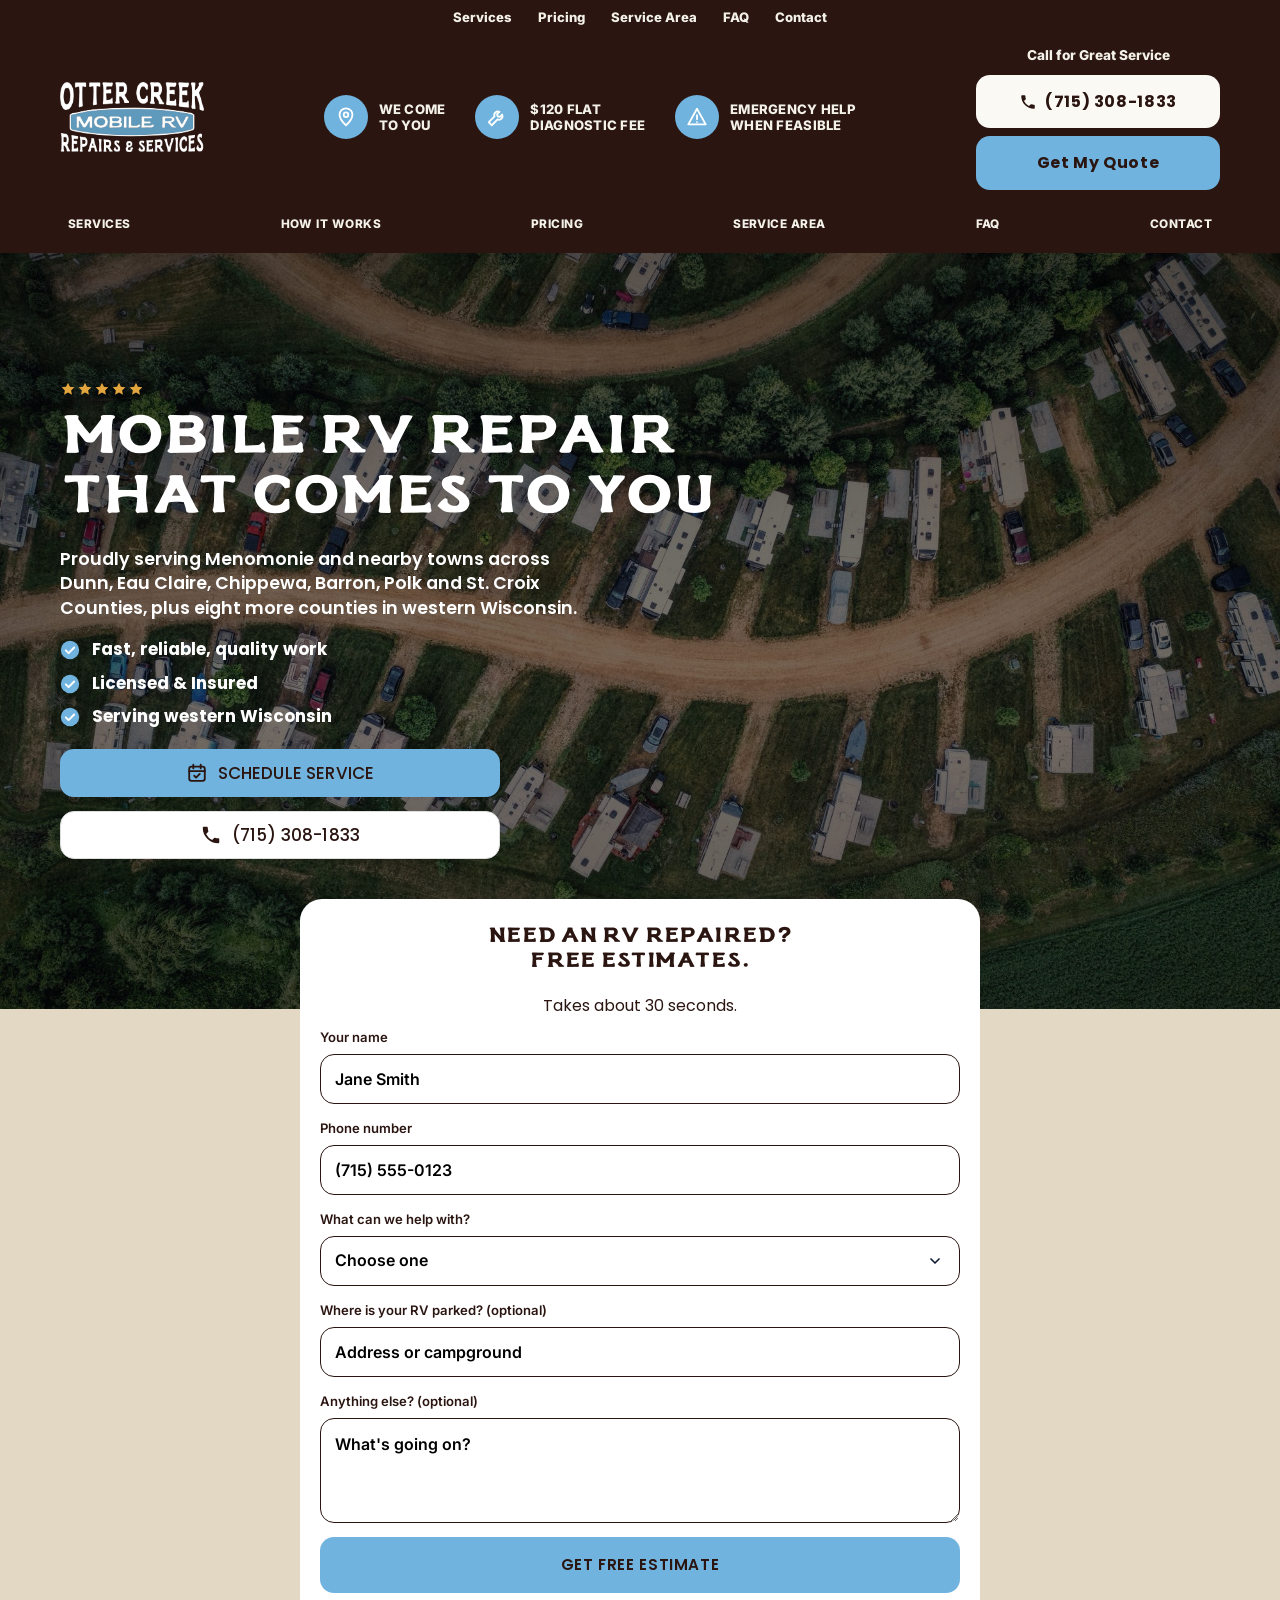
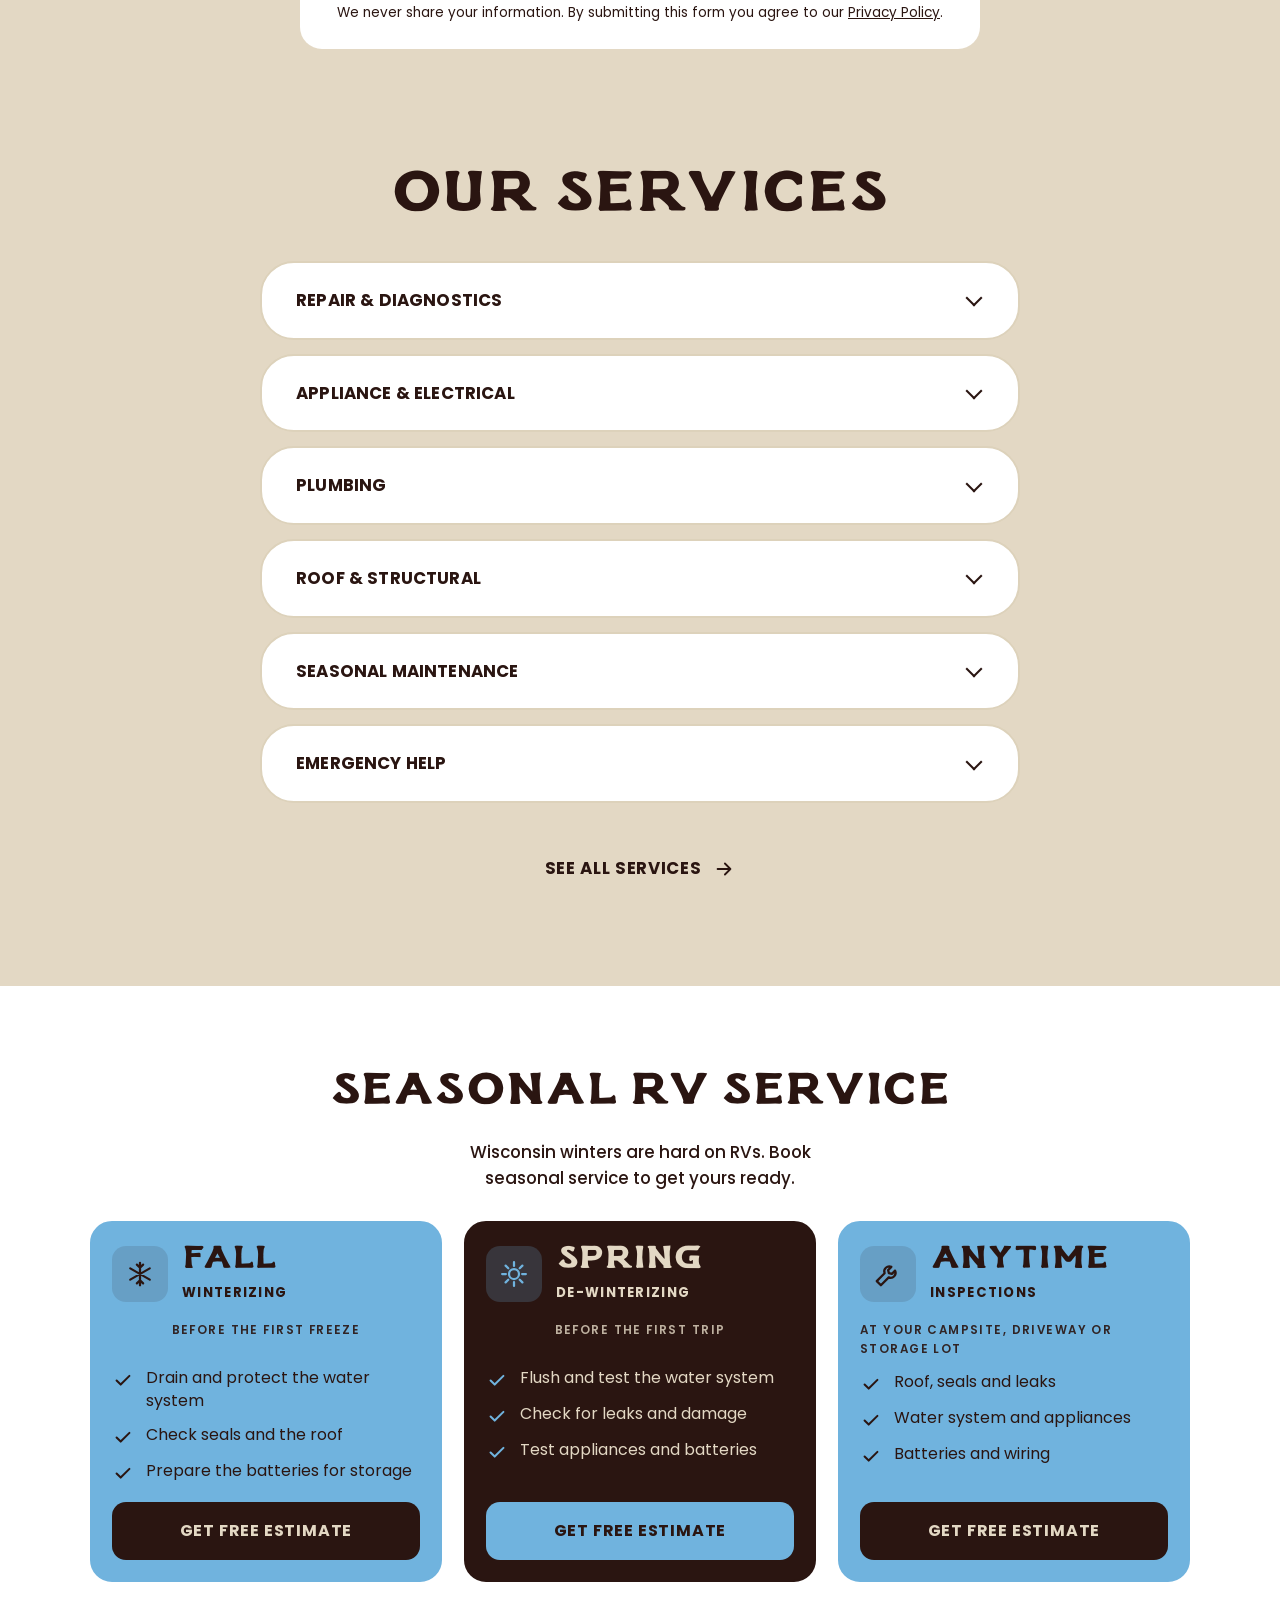
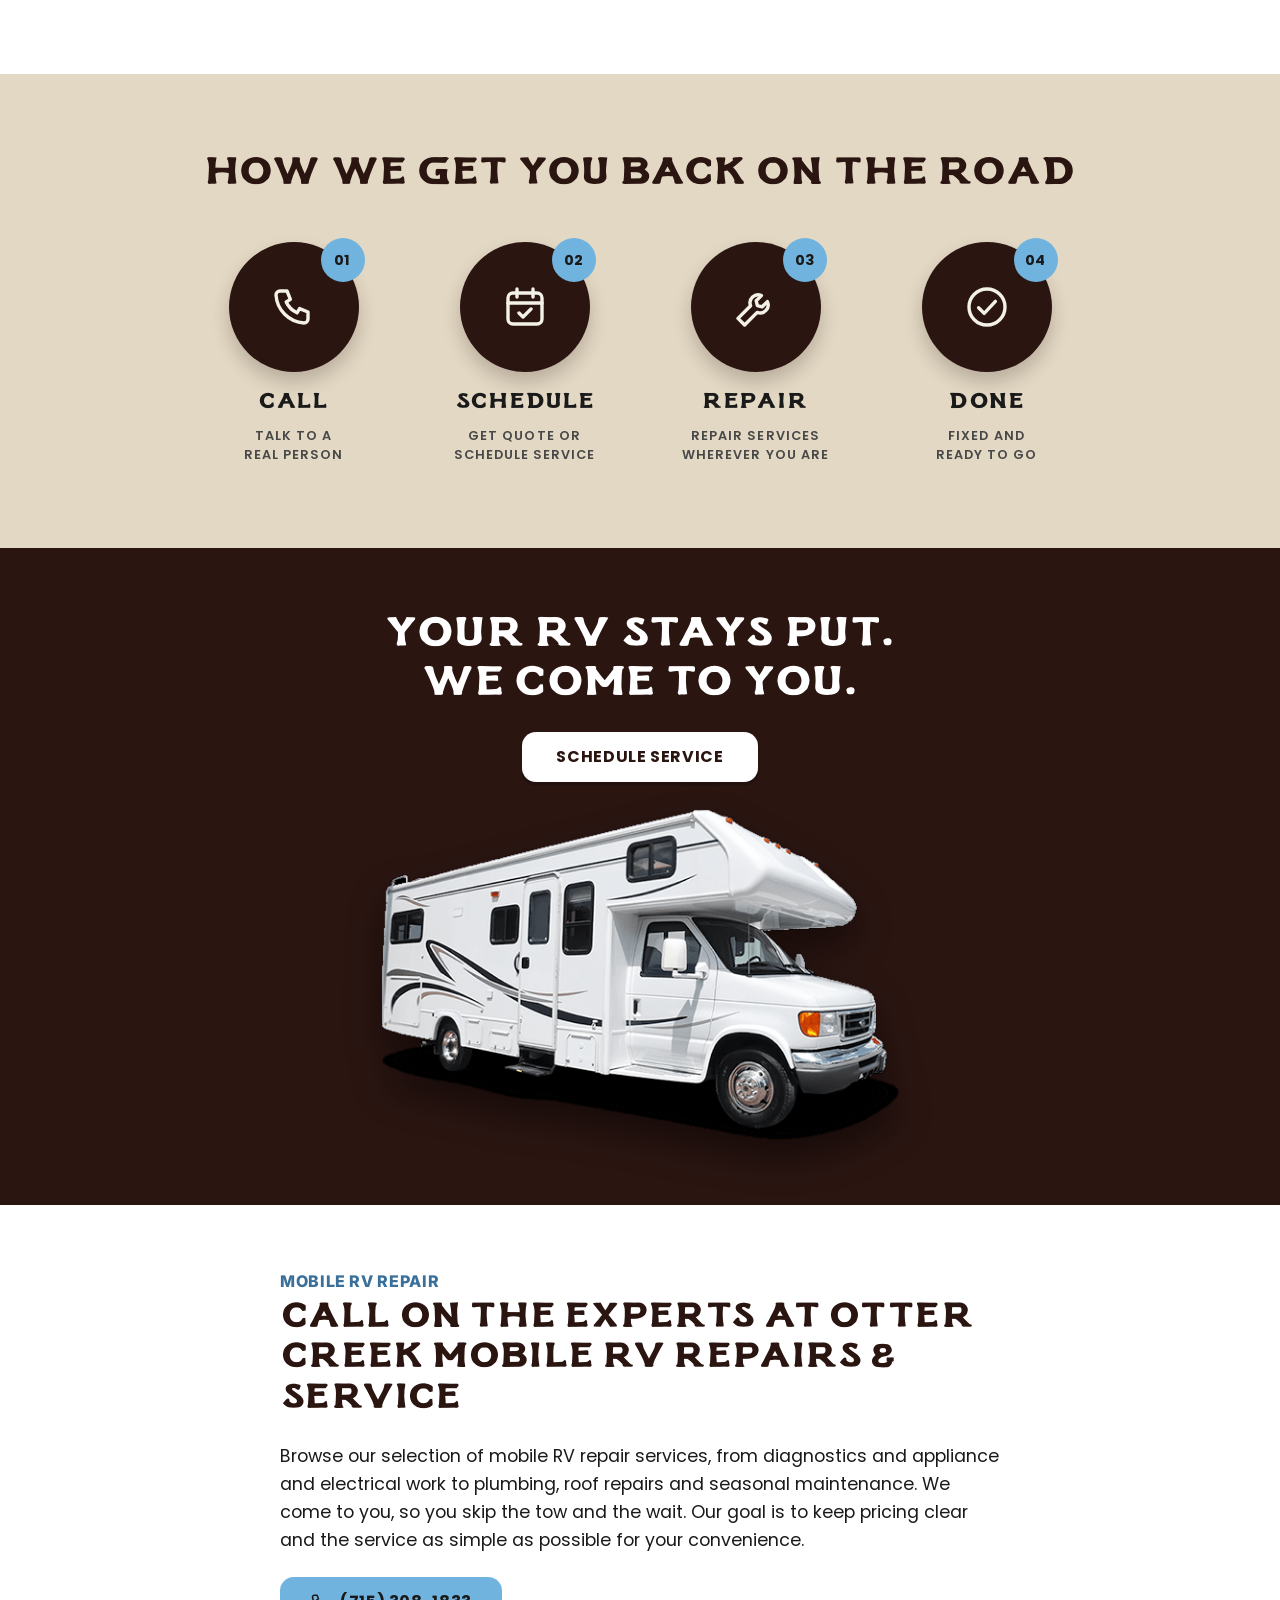
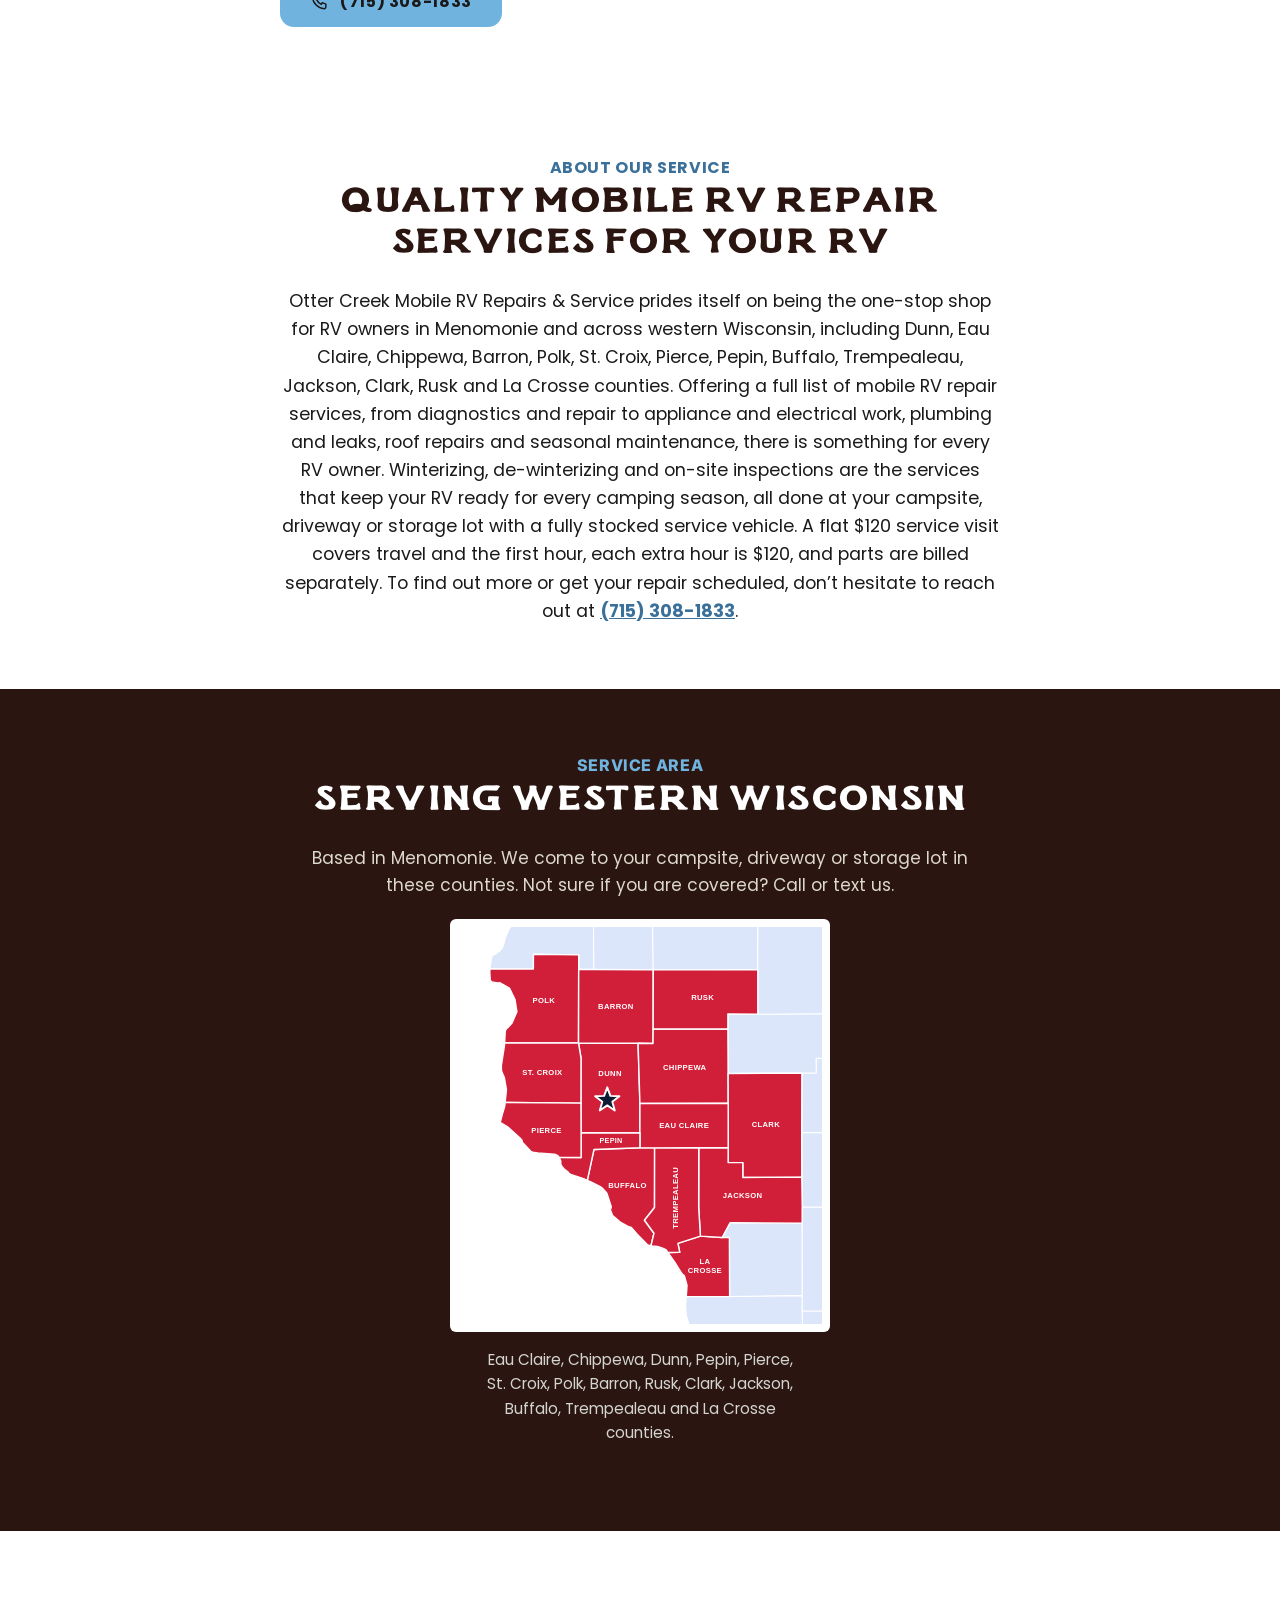
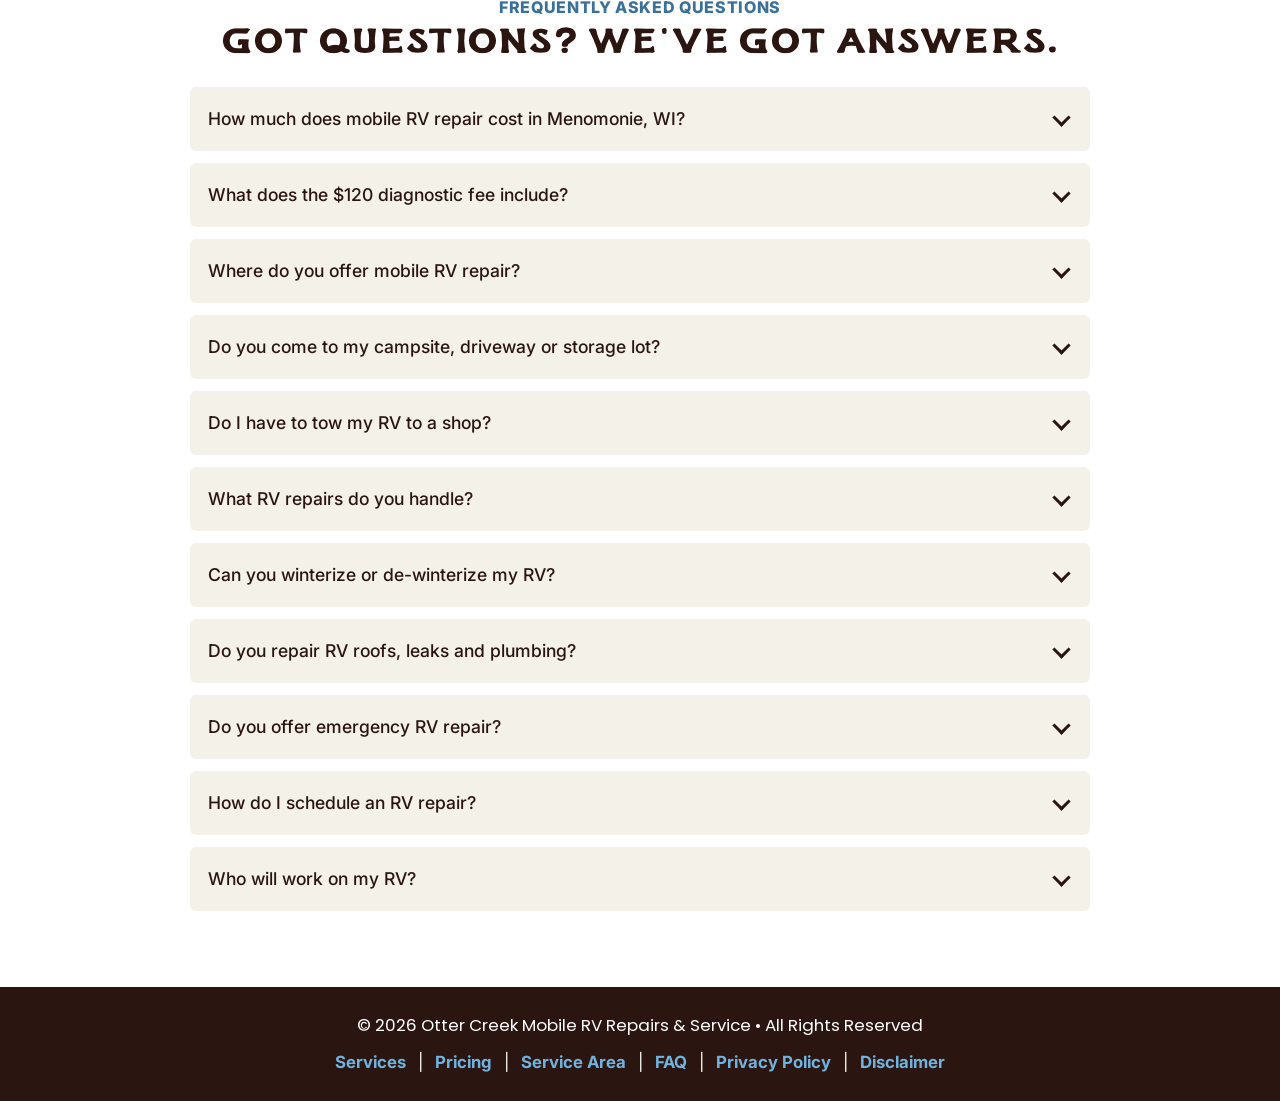
==== commit 2ab06852: "Seasonal cards: left-aligned with icon badges Co-Authored-By: Claude Sonnet 5.5 <noreply@anthropic.c" ====
--- a/index.html
+++ b/index.html
@@ -386,25 +386,19 @@
     <p class="se-lead">Wisconsin winters are hard on RVs. Book seasonal service to get yours ready.</p>
     <div class="se-grid">
       <article class="se-card se-light">
-        <h3 class="se-big">Fall</h3>
-        <p class="se-kind">Winterizing</p>
-        <span class="se-rule" aria-hidden="true"></span>
+        <div class="se-hd"><span class="se-bdg"><svg viewBox="0 0 24 24" width="30" height="30" fill="none" stroke="currentColor" stroke-width="1.8" stroke-linecap="round" aria-hidden="true"><path d="M12 3v18M4.2 7.5l15.6 9M19.8 7.5l-15.6 9M9.5 4.5 12 7l2.5-2.5M9.5 19.5 12 17l2.5 2.5"/></svg></span><div><h3 class="se-big">Fall</h3><p class="se-kind">Winterizing</p></div></div>
         <p class="se-when">Before the first freeze</p>
         <ul><li><svg viewBox="0 0 24 24" width="22" height="22" fill="none" stroke="currentColor" stroke-width="2.2" stroke-linecap="round" stroke-linejoin="round" aria-hidden="true"><path d="m5 12.5 4.5 4.5L19 7.5"/></svg><span>Drain and protect the water system</span></li><li><svg viewBox="0 0 24 24" width="22" height="22" fill="none" stroke="currentColor" stroke-width="2.2" stroke-linecap="round" stroke-linejoin="round" aria-hidden="true"><path d="m5 12.5 4.5 4.5L19 7.5"/></svg><span>Check seals and the roof</span></li><li><svg viewBox="0 0 24 24" width="22" height="22" fill="none" stroke="currentColor" stroke-width="2.2" stroke-linecap="round" stroke-linejoin="round" aria-hidden="true"><path d="m5 12.5 4.5 4.5L19 7.5"/></svg><span>Prepare the batteries for storage</span></li></ul>
         <a class="se-btn" href="#quote">Get free estimate</a>
       </article>
       <article class="se-card se-dark">
-        <h3 class="se-big">Spring</h3>
-        <p class="se-kind">De-winterizing</p>
-        <span class="se-rule" aria-hidden="true"></span>
+        <div class="se-hd"><span class="se-bdg"><svg viewBox="0 0 24 24" width="30" height="30" fill="none" stroke="currentColor" stroke-width="1.8" stroke-linecap="round" aria-hidden="true"><circle cx="12" cy="12" r="4"/><path d="M12 2.5v3M12 18.5v3M2.5 12h3M18.5 12h3M5.3 5.3l2.1 2.1M16.6 16.6l2.1 2.1M18.7 5.3l-2.1 2.1M7.4 16.6l-2.1 2.1"/></svg></span><div><h3 class="se-big">Spring</h3><p class="se-kind">De-winterizing</p></div></div>
         <p class="se-when">Before the first trip</p>
         <ul><li><svg viewBox="0 0 24 24" width="22" height="22" fill="none" stroke="currentColor" stroke-width="2.2" stroke-linecap="round" stroke-linejoin="round" aria-hidden="true"><path d="m5 12.5 4.5 4.5L19 7.5"/></svg><span>Flush and test the water system</span></li><li><svg viewBox="0 0 24 24" width="22" height="22" fill="none" stroke="currentColor" stroke-width="2.2" stroke-linecap="round" stroke-linejoin="round" aria-hidden="true"><path d="m5 12.5 4.5 4.5L19 7.5"/></svg><span>Check for leaks and damage</span></li><li><svg viewBox="0 0 24 24" width="22" height="22" fill="none" stroke="currentColor" stroke-width="2.2" stroke-linecap="round" stroke-linejoin="round" aria-hidden="true"><path d="m5 12.5 4.5 4.5L19 7.5"/></svg><span>Test appliances and batteries</span></li></ul>
         <a class="se-btn" href="#quote">Get free estimate</a>
       </article>
       <article class="se-card se-light">
-        <h3 class="se-big">Anytime</h3>
-        <p class="se-kind">Inspections</p>
-        <span class="se-rule" aria-hidden="true"></span>
+        <div class="se-hd"><span class="se-bdg"><svg viewBox="0 0 24 24" width="30" height="30" fill="none" stroke="currentColor" stroke-width="1.8" stroke-linecap="round" stroke-linejoin="round" aria-hidden="true"><path d="M14.7 6.3a4 4 0 0 0-5.4 5.1L3 17.7 6.3 21l6.3-6.3a4 4 0 0 0 5.1-5.4l-2.6 2.6-2.4-.6-.6-2.4z"/></svg></span><div><h3 class="se-big">Anytime</h3><p class="se-kind">Inspections</p></div></div>
         <p class="se-when">At your campsite, driveway or storage lot</p>
         <ul><li><svg viewBox="0 0 24 24" width="22" height="22" fill="none" stroke="currentColor" stroke-width="2.2" stroke-linecap="round" stroke-linejoin="round" aria-hidden="true"><path d="m5 12.5 4.5 4.5L19 7.5"/></svg><span>Roof, seals and leaks</span></li><li><svg viewBox="0 0 24 24" width="22" height="22" fill="none" stroke="currentColor" stroke-width="2.2" stroke-linecap="round" stroke-linejoin="round" aria-hidden="true"><path d="m5 12.5 4.5 4.5L19 7.5"/></svg><span>Water system and appliances</span></li><li><svg viewBox="0 0 24 24" width="22" height="22" fill="none" stroke="currentColor" stroke-width="2.2" stroke-linecap="round" stroke-linejoin="round" aria-hidden="true"><path d="m5 12.5 4.5 4.5L19 7.5"/></svg><span>Batteries and wiring</span></li></ul>
         <a class="se-btn" href="#quote">Get free estimate</a>
--- a/styles.css
+++ b/styles.css
@@ -2258,3 +2258,17 @@
 .hb svg{display:block!important;flex:none;width:22px;height:22px}
 .hb-w [data-phone-text]::before{content:none!important}
 @media(max-width:700px){.hb{letter-spacing:.01em!important;font-size:1rem}}
+
+/* Seasonal cards, left-aligned with an icon badge */
+.se-card{align-items:stretch!important;text-align:left!important;padding:22px 20px 20px!important;border-radius:22px!important;gap:0!important}
+.se-hd{display:flex;gap:14px;align-items:center;margin-bottom:6px}
+.se-bdg{width:56px;height:56px;border-radius:14px;display:grid;place-items:center;flex:none;background:rgba(42,21,17,.12);color:#2a1511}
+.se-dark .se-bdg{background:rgba(112,179,222,.2);color:#70b3de}
+.se-card .se-big{font-size:clamp(1.7rem,7.4vw,2.1rem)!important;line-height:1!important;text-align:left!important;margin:0!important}
+.se-card .se-kind{margin:5px 0 0!important;font-size:.82rem;letter-spacing:.1em;text-align:left}
+.se-rule{display:none!important}
+.se-card .se-when{min-height:0!important;display:block!important;text-align:left;margin:12px 0 12px;font-size:.74rem;letter-spacing:.12em}
+.se-card ul{max-width:none!important;width:100%;margin:0 0 18px!important}
+.se-card .se-btn{max-width:none!important;margin-top:auto}
+@media(min-width:900px){.se-card .se-big{font-size:2rem!important}.se-card .se-when{min-height:2.6em!important}}
+@media(min-width:900px){.se-card .se-when{min-height:2.9em!important;display:flex!important;align-items:flex-start}}
